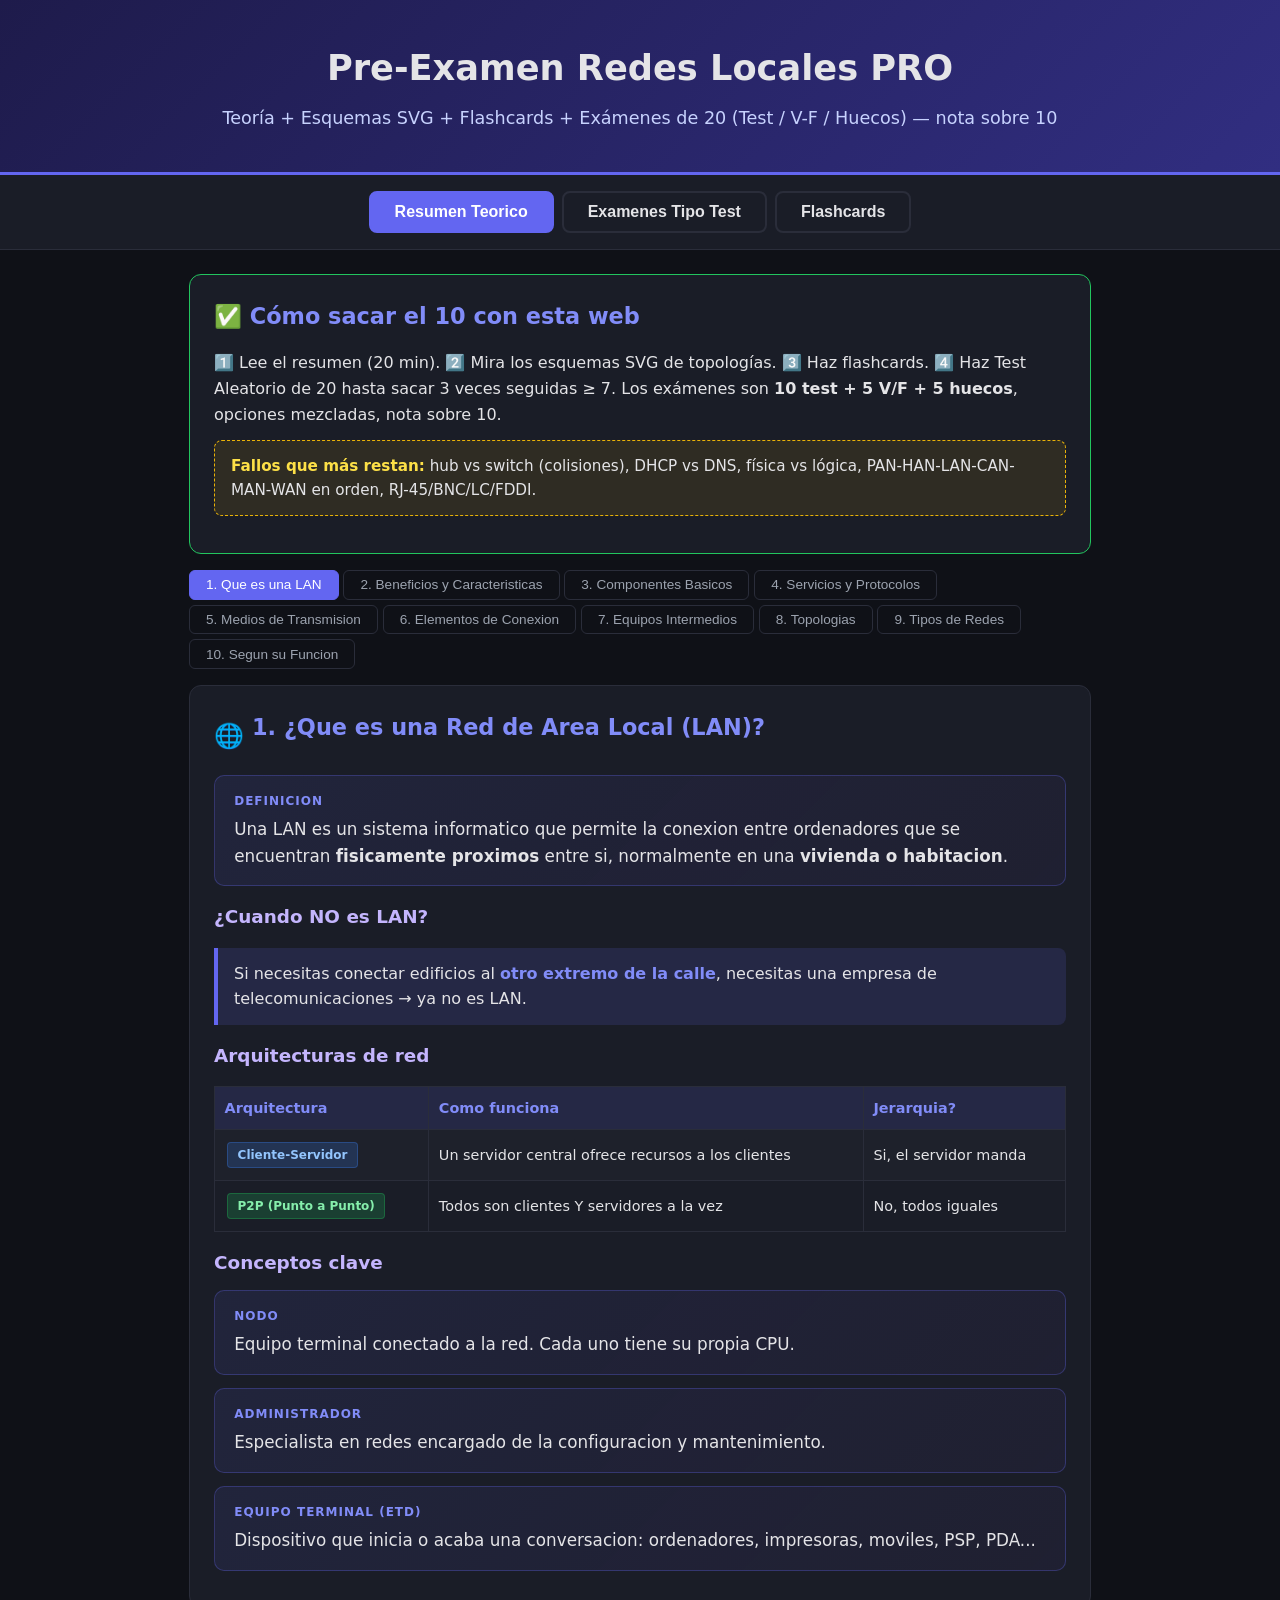
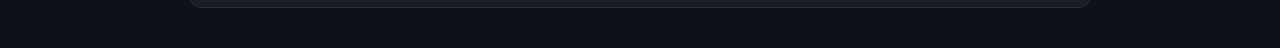
==== index.html @ 0f075e0d "Add files via upload" ====
<!DOCTYPE html>
<html lang="es">
<head>
<meta charset="UTF-8">
<meta name="viewport" content="width=device-width, initial-scale=1.0">
<title>Pre-Examen Redes Locales</title>
<style>
:root{--bg:#0f1117;--card:#1a1d27;--border:#2a2d3a;--text:#e4e4e7;--muted:#9ca3af;--accent:#6366f1;--accent2:#818cf8;--green:#22c55e;--red:#ef4444;--yellow:#eab308;--blue:#3b82f6;--purple:#a855f7;--orange:#f97316;--pink:#ec4899;--teal:#14b8a6}
*{margin:0;padding:0;box-sizing:border-box}
body{font-family:'Segoe UI',system-ui,sans-serif;background:var(--bg);color:var(--text);line-height:1.6;min-height:100vh}
header{background:linear-gradient(135deg,#1e1b4b,#312e81);padding:2.5rem 1rem;text-align:center;border-bottom:3px solid var(--accent)}
header h1{font-size:2.2rem;margin-bottom:.5rem}
header p{color:#c7d2fe;font-size:1.1rem}
.tabs{display:flex;justify-content:center;gap:.5rem;padding:1rem;background:var(--card);border-bottom:1px solid var(--border);flex-wrap:wrap}
.tab-btn{padding:.6rem 1.5rem;border:2px solid var(--border);background:transparent;color:var(--text);border-radius:8px;cursor:pointer;font-size:1rem;font-weight:600;transition:all .2s}
.tab-btn:hover{border-color:var(--accent);color:var(--accent2)}
.tab-btn.active{background:var(--accent);border-color:var(--accent);color:#fff}
.container{max-width:950px;margin:0 auto;padding:1.5rem}
.section{display:none}.section.active{display:block}
.card{background:var(--card);border:1px solid var(--border);border-radius:12px;padding:1.5rem;margin-bottom:1rem}
.card h2{color:var(--accent2);margin-bottom:1rem;font-size:1.4rem}
.card h3{color:#c4b5fd;margin:1rem 0 .5rem;font-size:1.15rem}
.card p,.card li{color:var(--text);margin-bottom:.5rem}
.card ul,.card ol{padding-left:1.5rem}.card li{margin-bottom:.3rem}
.highlight{background:rgba(99,102,241,.15);border-left:4px solid var(--accent);padding:.8rem 1rem;border-radius:0 8px 8px 0;margin:1rem 0}
.highlight strong{color:var(--accent2)}
.exam-selector{display:grid;grid-template-columns:repeat(auto-fit,minmax(160px,1fr));gap:.8rem;margin-bottom:1.5rem}
.exam-card{background:var(--card);border:2px solid var(--border);border-radius:12px;padding:1rem;cursor:pointer;text-align:center;transition:all .2s}
.exam-card:hover{border-color:var(--accent);transform:translateY(-2px)}
.exam-card h3{color:var(--accent2);margin-bottom:.3rem;font-size:1rem}
.exam-card p{color:var(--muted);font-size:.8rem}
.random-btn{display:block;width:100%;padding:1.2rem;background:linear-gradient(135deg,#6366f1,#8b5cf6);color:#fff;border:none;border-radius:12px;font-size:1.2rem;font-weight:700;cursor:pointer;transition:all .2s;margin-bottom:1.5rem}
.random-btn:hover{transform:translateY(-2px);box-shadow:0 4px 20px rgba(99,102,241,.4)}
.question{background:var(--card);border:1px solid var(--border);border-radius:12px;padding:1.2rem;margin-bottom:1rem}
.question .q-num{display:inline-block;background:var(--accent);color:#fff;width:28px;height:28px;border-radius:50%;text-align:center;line-height:28px;font-weight:700;margin-right:.5rem;font-size:.85rem}
.question .q-text{font-weight:600;margin-bottom:.8rem;display:block}
.option{display:block;padding:.6rem 1rem;margin:.3rem 0;border:1px solid var(--border);border-radius:8px;cursor:pointer;transition:all .15s}
.option:hover{border-color:var(--accent);background:rgba(99,102,241,.08)}
.option.selected{border-color:var(--accent);background:rgba(99,102,241,.15)}
.option.correct{border-color:var(--green);background:rgba(34,197,94,.15)}
.option.wrong{border-color:var(--red);background:rgba(239,68,68,.15)}
.option.disabled{pointer-events:none}
.btn{display:inline-block;padding:.7rem 2rem;background:var(--accent);color:#fff;border:none;border-radius:8px;font-size:1rem;font-weight:600;cursor:pointer;transition:all .2s}
.btn:hover{background:var(--accent2)}
.btn-secondary{background:var(--border)}.btn-secondary:hover{background:#3a3d4a}
.results{text-align:center;padding:2rem}
.score-circle{width:150px;height:150px;border-radius:50%;display:flex;align-items:center;justify-content:center;font-size:2.5rem;font-weight:800;margin:1rem auto;border:6px solid}
.score-pass{border-color:var(--green);color:var(--green)}
.score-fail{border-color:var(--red);color:var(--red)}
.explanation{background:rgba(99,102,241,.08);border-left:4px solid var(--accent);padding:.8rem 1rem;border-radius:0 8px 8px 0;margin-top:.8rem;font-size:.95rem;color:#c4b5fd}
.progress-bar{width:100%;height:8px;background:var(--border);border-radius:4px;margin:1rem 0;overflow:hidden}
.progress-fill{height:100%;background:var(--accent);border-radius:4px;transition:width .3s}
.sub-tabs{display:flex;gap:.3rem;flex-wrap:wrap;margin-bottom:1rem}
.sub-tab{padding:.4rem 1rem;border:1px solid var(--border);background:transparent;color:var(--muted);border-radius:6px;cursor:pointer;font-size:.85rem;transition:all .2s}
.sub-tab:hover{border-color:var(--accent);color:var(--accent2)}
.sub-tab.active{background:var(--accent);border-color:var(--accent);color:#fff}
.topic-content{display:none}.topic-content.active{display:block}
.stats-grid{display:grid;grid-template-columns:repeat(auto-fit,minmax(150px,1fr));gap:1rem;margin:1rem 0}
.stat-box{background:var(--card);border:1px solid var(--border);border-radius:10px;padding:1rem;text-align:center}
.stat-box .num{font-size:2rem;font-weight:800;color:var(--accent2)}
.stat-box .label{color:var(--muted);font-size:.85rem}
.concept-box{background:linear-gradient(135deg,rgba(99,102,241,.1),rgba(139,92,246,.05));border:1px solid rgba(99,102,241,.3);border-radius:10px;padding:1rem 1.2rem;margin:.8rem 0}
.concept-box .label{font-size:.75rem;text-transform:uppercase;letter-spacing:1px;color:var(--accent2);font-weight:700;margin-bottom:.3rem}
.concept-box .value{font-size:1.05rem;color:var(--text)}
.diagram{background:#0d0f14;border:1px solid var(--border);border-radius:10px;padding:1.5rem;margin:1rem 0;text-align:center;font-family:'Courier New',monospace;font-size:.85rem;line-height:1.4;color:#a5b4fc;overflow-x:auto}
.diagram .node{display:inline-block;background:var(--accent);color:#fff;padding:.3rem .8rem;border-radius:6px;margin:.2rem;font-weight:600}
.diagram .node-green{background:var(--green)}.diagram .node-yellow{background:var(--yellow);color:#000}.diagram .node-red{background:var(--red)}.diagram .node-blue{background:var(--blue)}.diagram .node-purple{background:var(--purple)}.diagram .node-orange{background:var(--orange)}.diagram .node-pink{background:var(--pink)}.diagram .node-teal{background:var(--teal)}
.diagram .line{color:#4b5563}
.tag{display:inline-block;padding:.15rem .6rem;border-radius:4px;font-size:.75rem;font-weight:600;margin:.15rem}
.tag-blue{background:rgba(59,130,246,.2);color:#93c5fd;border:1px solid rgba(59,130,246,.3)}
.tag-green{background:rgba(34,197,94,.2);color:#86efac;border:1px solid rgba(34,197,94,.3)}
.tag-yellow{background:rgba(234,179,8,.2);color:#fde047;border:1px solid rgba(234,179,8,.3)}
.tag-red{background:rgba(239,68,68,.2);color:#fca5a5;border:1px solid rgba(239,68,68,.3)}
.tag-purple{background:rgba(168,85,247,.2);color:#d8b4fe;border:1px solid rgba(168,85,247,.3)}
.tag-orange{background:rgba(249,115,22,.2);color:#fdba74;border:1px solid rgba(249,115,22,.3)}
.tag-pink{background:rgba(236,72,153,.2);color:#f9a8d4;border:1px solid rgba(236,72,153,.3)}
.tag-teal{background:rgba(20,184,166,.2);color:#5eead4;border:1px solid rgba(20,184,166,.3)}
.fill-blank{display:inline-block;min-width:100px;padding:.3rem .8rem;margin:.2rem;border:2px dashed var(--accent);border-radius:6px;background:rgba(99,102,241,.1);color:var(--accent2);font-weight:600;text-align:center;cursor:pointer;transition:all .15s}
.fill-blank:hover{border-style:solid}
.fill-blank.correct{border-color:var(--green);background:rgba(34,197,94,.15);color:var(--green);border-style:solid}
.fill-blank.wrong{border-color:var(--red);background:rgba(239,68,68,.15);color:var(--red);border-style:solid}
.word-bank{display:flex;flex-wrap:wrap;gap:.5rem;margin:1rem 0;padding:1rem;background:#0d0f14;border-radius:8px;border:1px solid var(--border)}
.word-bank .word{padding:.4rem .8rem;background:var(--card);border:1px solid var(--border);border-radius:6px;cursor:pointer;transition:all .15s;font-size:.9rem}
.word-bank .word:hover{border-color:var(--accent);background:rgba(99,102,241,.1)}
.word-bank .word.used{opacity:.3;pointer-events:none}
.word-bank .word.selected{border-color:var(--accent);background:rgba(99,102,241,.2)}
.truefalse-btn{display:inline-block;padding:.6rem 1.5rem;margin:.3rem;border:2px solid var(--border);border-radius:8px;background:transparent;color:var(--text);cursor:pointer;font-size:1rem;font-weight:600;transition:all .15s}
.truefalse-btn:hover{border-color:var(--accent)}
.truefalse-btn.selected{border-color:var(--accent);background:rgba(99,102,241,.15)}
.truefalse-btn.correct{border-color:var(--green);background:rgba(34,197,94,.15)}
.truefalse-btn.wrong{border-color:var(--red);background:rgba(239,68,68,.15)}
.truefalse-btn.disabled{pointer-events:none}
.comparison-table{width:100%;border-collapse:collapse;margin:1rem 0;font-size:.9rem}
.comparison-table th{background:rgba(99,102,241,.15);color:var(--accent2);padding:.6rem;text-align:left;border:1px solid var(--border)}
.comparison-table td{padding:.6rem;border:1px solid var(--border)}
.comparison-table tr:nth-child(even){background:rgba(255,255,255,.02)}
.icon-title{display:flex;align-items:center;gap:.5rem;margin-bottom:.8rem}
.icon-title .icon{font-size:1.5rem}.icon-title h3{margin:0}
.flow-diagram{display:flex;align-items:center;justify-content:center;flex-wrap:wrap;gap:.5rem;margin:1rem 0;padding:1rem;background:#0d0f14;border-radius:10px;border:1px solid var(--border)}
.flow-diagram .step{padding:.5rem 1rem;border-radius:8px;font-weight:600;font-size:.85rem;text-align:center}
.flow-diagram .arrow{color:var(--muted);font-size:1.2rem}
@media(max-width:600px){header h1{font-size:1.4rem}.container{padding:1rem}.diagram{font-size:.7rem}}

.flashcard-container{max-width:600px;margin:0 auto;text-align:center}
.flashcard{background:transparent;perspective:1000px;cursor:pointer;margin-bottom:1rem}
.flashcard-inner{position:relative;width:100%;min-height:260px;transition:transform .5s;transform-style:preserve-3d}
.flashcard.flipped .flashcard-inner{transform:rotateY(180deg)}
.flashcard-front,.flashcard-back{position:absolute;width:100%;min-height:260px;backface-visibility:hidden;border-radius:12px;padding:2rem;display:flex;align-items:center;justify-content:center;font-size:1.1rem;line-height:1.6}
.flashcard-front{background:linear-gradient(135deg,#312e81,#6366f1);color:#fff;font-weight:600}
.flashcard-back{background:#1a1d27;border:2px solid var(--accent);color:var(--text);transform:rotateY(180deg);white-space:pre-line;font-size:.95rem}
.flashcard-nav{display:flex;justify-content:space-between;align-items:center;margin-top:19rem}
.flashcard-counter{color:var(--muted);font-weight:700}
.ejemplo{background:rgba(34,197,94,.08);border-left:4px solid var(--green);padding:.8rem 1rem;border-radius:0 8px 8px 0;margin:.8rem 0;font-size:.95rem}
.ejemplo strong{color:#86efac}
.truco{background:rgba(234,179,8,.1);border:1px dashed var(--yellow);padding:.8rem 1rem;border-radius:8px;margin:.8rem 0;font-size:.95rem}
.truco strong{color:#fde047}
.topo-svg{background:#fff;border-radius:10px;padding:1rem;margin:1rem 0;text-align:center}
.topo-grid{display:grid;grid-template-columns:repeat(auto-fit,minmax(280px,1fr));gap:1rem;margin:1rem 0}
.topo-card{background:#0d0f14;border:1px solid var(--border);border-radius:10px;padding:1rem}
.exam-config{background:#0d0f14;border:1px solid var(--border);border-radius:10px;padding:1rem;margin-bottom:1rem;display:flex;gap:.8rem;flex-wrap:wrap;align-items:center}
.exam-config label{font-size:.9rem;color:var(--muted)}
.exam-config select{background:var(--card);color:var(--text);border:1px solid var(--border);border-radius:6px;padding:.4rem .6rem}
.q-meta{font-size:.75rem;color:var(--muted);margin-bottom:.4rem}
.timer{font-weight:800;color:var(--yellow);font-size:1.1rem}
@media(max-width:600px){.flashcard-nav{margin-top:22rem}}


.flashcard-container{max-width:600px;margin:0 auto;text-align:center}
.flashcard{background:transparent;perspective:1000px;cursor:pointer;margin-bottom:1rem}
.flashcard-inner{position:relative;width:100%;min-height:260px;transition:transform .5s;transform-style:preserve-3d}
.flashcard.flipped .flashcard-inner{transform:rotateY(180deg)}
.flashcard-front,.flashcard-back{position:absolute;width:100%;min-height:260px;backface-visibility:hidden;border-radius:12px;padding:2rem;display:flex;align-items:center;justify-content:center;font-size:1.1rem;line-height:1.6}
.flashcard-front{background:linear-gradient(135deg,#312e81,#6366f1);color:#fff;font-weight:600}
.flashcard-back{background:#1a1d27;border:2px solid var(--accent);color:var(--text);transform:rotateY(180deg);white-space:pre-line;font-size:.95rem}
.flashcard-nav{display:flex;justify-content:space-between;align-items:center;margin-top:19rem}
.flashcard-counter{color:var(--muted);font-weight:700}
.ejemplo{background:rgba(34,197,94,.08);border-left:4px solid var(--green);padding:.8rem 1rem;border-radius:0 8px 8px 0;margin:.8rem 0;font-size:.95rem}
.ejemplo strong{color:#86efac}
.truco{background:rgba(234,179,8,.1);border:1px dashed var(--yellow);padding:.8rem 1rem;border-radius:8px;margin:.8rem 0;font-size:.95rem}
.truco strong{color:#fde047}
.topo-svg{background:#fff;border-radius:10px;padding:1rem;margin:1rem 0;text-align:center}
.topo-grid{display:grid;grid-template-columns:repeat(auto-fit,minmax(280px,1fr));gap:1rem;margin:1rem 0}
.topo-card{background:#0d0f14;border:1px solid var(--border);border-radius:10px;padding:1rem}
.exam-config{background:#0d0f14;border:1px solid var(--border);border-radius:10px;padding:1rem;margin-bottom:1rem;display:flex;gap:.8rem;flex-wrap:wrap;align-items:center}
.exam-config label{font-size:.9rem;color:var(--muted)}
.exam-config select{background:var(--card);color:var(--text);border:1px solid var(--border);border-radius:6px;padding:.4rem .6rem}
.q-meta{font-size:.75rem;color:var(--muted);margin-bottom:.4rem}
.timer{font-weight:800;color:var(--yellow);font-size:1.1rem}
@media(max-width:600px){.flashcard-nav{margin-top:22rem}}

.tutor{background:rgba(234,179,8,.08);border-left:4px solid var(--yellow);padding:.7rem 1rem;border-radius:0 8px 8px 0;margin-top:.6rem;font-size:.93rem}
.tutor strong{color:#fde047}
.fallo-line{background:rgba(239,68,68,.12);border:1px solid rgba(239,68,68,.4);padding:.4rem .6rem;border-radius:6px;margin:.3rem 0}
.ok-line{background:rgba(34,197,94,.12);border:1px solid rgba(34,197,94,.4);padding:.4rem .6rem;border-radius:6px;margin:.3rem 0}
</style>
</head>
<body>
<header>
<h1>Pre-Examen Redes Locales PRO</h1>
<p>Teoría + Esquemas SVG + Flashcards + Exámenes de 20 (Test / V-F / Huecos) — nota sobre 10</p>
</header>
<div class="tabs">
<button class="tab-btn active" onclick="showSection('resumen',this)">Resumen Teorico</button>
<button class="tab-btn" onclick="showSection('examenes',this)">Examenes Tipo Test</button>
<button class="tab-btn" onclick="showSection('flashcards',this)">Flashcards</button>
</div>
<div class="container">
<div id="resumen" class="section active">
<div class="card" style="border-color:var(--green)"><h2>✅ Cómo sacar el 10 con esta web</h2><p>1️⃣ Lee el resumen (20 min). 2️⃣ Mira los esquemas SVG de topologías. 3️⃣ Haz flashcards. 4️⃣ Haz Test Aleatorio de 20 hasta sacar 3 veces seguidas ≥ 7. Los exámenes son <strong>10 test + 5 V/F + 5 huecos</strong>, opciones mezcladas, nota sobre 10.</p><div class="truco"><strong>Fallos que más restan:</strong> hub vs switch (colisiones), DHCP vs DNS, física vs lógica, PAN-HAN-LAN-CAN-MAN-WAN en orden, RJ-45/BNC/LC/FDDI.</div></div>
<div class="sub-tabs">
<button class="sub-tab active" onclick="showTopic('t1',this)">1. Que es una LAN</button>
<button class="sub-tab" onclick="showTopic('t2',this)">2. Beneficios y Caracteristicas</button>
<button class="sub-tab" onclick="showTopic('t3',this)">3. Componentes Basicos</button>
<button class="sub-tab" onclick="showTopic('t4',this)">4. Servicios y Protocolos</button>
<button class="sub-tab" onclick="showTopic('t5',this)">5. Medios de Transmision</button>
<button class="sub-tab" onclick="showTopic('t6',this)">6. Elementos de Conexion</button>
<button class="sub-tab" onclick="showTopic('t7',this)">7. Equipos Intermedios</button>
<button class="sub-tab" onclick="showTopic('t8',this)">8. Topologias</button>
<button class="sub-tab" onclick="showTopic('t9',this)">9. Tipos de Redes</button>
<button class="sub-tab" onclick="showTopic('t10',this)">10. Segun su Funcion</button>
</div>
<div id="t1" class="topic-content active">
<div class="card">
<div class="icon-title"><span class="icon">🌐</span><h2>1. ¿Que es una Red de Area Local (LAN)?</h2></div>
<div class="concept-box"><div class="label">Definicion</div><div class="value">Una LAN es un sistema informatico que permite la conexion entre ordenadores que se encuentran <strong>fisicamente proximos</strong> entre si, normalmente en una <strong>vivienda o habitacion</strong>.</div></div>
<h3>¿Cuando NO es LAN?</h3>
<div class="highlight">Si necesitas conectar edificios al <strong>otro extremo de la calle</strong>, necesitas una empresa de telecomunicaciones → ya no es LAN.</div>
<h3>Arquitecturas de red</h3>
<table class="comparison-table"><tr><th>Arquitectura</th><th>Como funciona</th><th>Jerarquia?</th></tr><tr><td><span class="tag tag-blue">Cliente-Servidor</span></td><td>Un servidor central ofrece recursos a los clientes</td><td>Si, el servidor manda</td></tr><tr><td><span class="tag tag-green">P2P (Punto a Punto)</span></td><td>Todos son clientes Y servidores a la vez</td><td>No, todos iguales</td></tr></table>
<h3>Conceptos clave</h3>
<div class="concept-box"><div class="label">Nodo</div><div class="value">Equipo terminal conectado a la red. Cada uno tiene su propia CPU.</div></div>
<div class="concept-box"><div class="label">Administrador</div><div class="value">Especialista en redes encargado de la configuracion y mantenimiento.</div></div>
<div class="concept-box"><div class="label">Equipo Terminal (ETD)</div><div class="value">Dispositivo que inicia o acaba una conversacion: ordenadores, impresoras, moviles, PSP, PDA...</div></div>
</div>
</div>
<div id="t2" class="topic-content">
<div class="card">
<div class="icon-title"><span class="icon">📊</span><h2>2. Beneficios y Caracteristicas</h2></div>
<h3>Beneficios principales</h3>
<div class="concept-box"><div class="label">Recursos compartidos</div><div class="value">Una impresora para 20 ordenadores → <strong>ahorro economico</strong> y funcional</div></div>
<div class="concept-box"><div class="label">Ficheros compartidos</div><div class="value">Trabajo en grupo sobre el mismo fichero, comunicacion instantanea</div></div>
<div class="concept-box"><div class="label">Administracion centralizada</div><div class="value">Muchas operaciones se hacen desde el servidor o remotamente</div></div>
<h3>Caracteristicas tecnicas</h3>
<table class="comparison-table"><tr><th>Caracteristica</th><th>Valor</th></tr><tr><td>Velocidad</td><td><span class="tag tag-green">1 Mbps — 1 Gbps</span></td></tr><tr><td>Longitud cable</td><td><span class="tag tag-yellow">~100 metros</span></td></tr><tr><td>Medios</td><td><span class="tag tag-blue">UTP, STP, Inalambrica</span></td></tr><tr><td>Tecnologia</td><td><span class="tag tag-purple">Difusion o paso de testigo</span></td></tr></table>
<div class="highlight"><strong>Nota:</strong> La velocidad se mide en <strong>bits por segundo</strong>. 8 bits = 1 byte.</div>
</div>
</div>
<div id="t3" class="topic-content">
<div class="card">
<div class="icon-title"><span class="icon">🖥️</span><h2>3. Componentes Basicos</h2></div>
<h3>Equipos terminales (ETD)</h3>
<p>Son los dispositivos que <strong>inician o acaban</strong> una conversacion en la red:</p>
<div style="margin:.5rem 0"><span class="tag tag-blue">Hosts (clientes/servidores)</span> <span class="tag tag-green">Impresoras</span> <span class="tag tag-yellow">Escaneres</span> <span class="tag tag-purple">Moviles</span> <span class="tag tag-orange">PDA</span> <span class="tag tag-pink">PSP</span></div>
<h3>Tarjeta de red (NIC)</h3>
<div class="concept-box"><div class="label">¿Que es?</div><div class="value">Elemento <strong>imprescindible</strong> que realiza las funciones de conexion entre el dispositivo y la red.</div></div>
<div class="flow-diagram"><div class="step" style="background:var(--blue)">Dispositivo</div><div class="arrow">→</div><div class="step" style="background:var(--accent)">NIC</div><div class="arrow">→</div><div class="step" style="background:var(--green)">Red</div></div>
<p>La NIC incluye la circuiteria para interpretar las senales. Los hosts necesitan <strong>software</strong> para interpretar la informacion capturada.</p>
</div>
</div>
<div id="t4" class="topic-content">
<div class="card">
<div class="icon-title"><span class="icon">⚙️</span><h2>4. Servicios y Protocolos</h2></div>
<table class="comparison-table"><tr><th>Concepto</th><th>Definicion</th></tr><tr><td><span class="tag tag-blue">Servicio</span></td><td>Funcionalidad que proporciona un host al resto de dispositivos</td></tr><tr><td><span class="tag tag-green">Protocolo</span></td><td>Conjunto de <strong>normas</strong> para implementar el servicio</td></tr></table>
<h3>Servicios comunes</h3>
<div class="concept-box"><div class="label">DHCP</div><div class="value">Asigna direcciones IP <strong>automaticamente</strong> a cada equipo</div></div>
<div class="concept-box"><div class="label">DNS</div><div class="value">Asocia direcciones IP con <strong>nombres</strong> (mas facil recordar un nombre que un numero)</div></div>
<div class="concept-box"><div class="label">Impresion</div><div class="value">Un servidor controla las impresoras, otorga <strong>prioridades</strong> y controla las <strong>colas</strong></div></div>
<h3>Arquitecturas de servicio</h3>
<div class="flow-diagram"><div class="step" style="background:var(--blue)">Cliente</div><div class="arrow">→</div><div class="step" style="background:var(--accent)">Servidor</div><div class="arrow">→</div><div class="step" style="background:var(--green)">Cliente</div></div>
<p><strong>Cliente-Servidor:</strong> Jerarquico. El servidor es mas importante.</p>
<p><strong>P2P:</strong> Todos tienen la misma importancia. No hay jerarquia.</p>
</div>
</div>
<div id="t5" class="topic-content">
<div class="card">
<div class="icon-title"><span class="icon">📡</span><h2>5. Medios de Transmision</h2></div>
<div class="concept-box"><div class="label">¿Que es?</div><div class="value">El <strong>material</strong> a traves del cual viajan los paquetes de datos</div></div>
<h3>Medios cableados</h3>
<table class="comparison-table"><tr><th>Cable</th><th>Caracteristica</th></tr><tr><td><span class="tag tag-blue">Telefonico</span></td><td>Ampliamente utilizado para informacion digital</td></tr><tr><td><span class="tag tag-green">Coaxial</span></td><td>Cobre <strong>blindado</strong> contra interferencias</td></tr><tr><td><span class="tag tag-yellow">UTP</span></td><td>4 pares de cobre <strong>entrelazados</strong></td></tr><tr><td><span class="tag tag-purple">STP</span></td><td>Parecido a UTP pero con <strong>mayor blindaje</strong></td></tr><tr><td><span class="tag tag-orange">Fibra optica</span></td><td>Fibras de vidrio que transportan <strong>luz</strong></td></tr></table>
<h3>Medios inalambricos</h3>
<p>La informacion viaja por el <strong>aire</strong> mediante ondas electromagneticas (a la velocidad de la luz).</p>
<h3>Espectro electromagnetico</h3>
<div class="flow-diagram"><div class="step" style="background:var(--red)">Rayos gamma</div><div class="arrow">→</div><div class="step" style="background:var(--orange)">Rayos X</div><div class="arrow">→</div><div class="step" style="background:var(--yellow);color:#000">Ultravioleta</div><div class="arrow">→</div><div class="step" style="background:var(--pink)">Infrarrojos</div><div class="arrow">→</div><div class="step" style="background:var(--blue)">Ondas radio</div><div class="arrow">→</div><div class="step" style="background:var(--teal)">Microondas</div></div>
<p style="text-align:center;color:var(--muted);font-size:.85rem">← Mas longitud de onda | Mas frecuencia →</p>
</div>
</div>
<div id="t6" class="topic-content">
<div class="card">
<div class="icon-title"><span class="icon">🔌</span><h2>6. Elementos de Conexion</h2></div>
<h3>Conectores</h3>
<table class="comparison-table"><tr><th>Conector</th><th>Para que cable</th></tr><tr><td><span class="tag tag-blue">RJ-45</span></td><td>UTP y STP (parecido al telefonico)</td></tr><tr><td><span class="tag tag-green">BNC</span></td><td>Coaxial</td></tr><tr><td><span class="tag tag-yellow">FDDI</span></td><td>Fibra optica en anillo</td></tr><tr><td><span class="tag tag-purple">LC</span></td><td>Fibra optica de alta velocidad</td></tr></table>
<h3>Antenas</h3>
<div class="concept-box"><div class="label">Omnidireccional</div><div class="value">Emite en <strong>todas las direcciones</strong> del espacio</div></div>
<div class="concept-box"><div class="label">Direccional</div><div class="value">Emite <strong>solo en una direccion</strong></div></div>
<div class="highlight"><strong>En Espana:</strong> Maxima potencia de antena = <strong>100 mW</strong> en banda 2,4 GHz</div>
</div>
</div>
<div id="t7" class="topic-content">
<div class="card">
<div class="icon-title"><span class="icon">🔧</span><h2>7. Equipos Intermedios</h2></div>
<table class="comparison-table"><tr><th>Equipo</th><th>Funcion</th><th>Problema/Ventaja</th></tr><tr><td><span class="tag tag-blue">Hub</span></td><td>Regenera senal, conecta equipos</td><td style="color:var(--red)">Toda la red = 1 segmento → colisiones</td></tr><tr><td><span class="tag tag-green">Bridge</span></td><td>Divide red en 2 segmentos</td><td style="color:var(--green)">Evita colisiones entre segmentos</td></tr><tr><td><span class="tag tag-yellow">Switch</span></td><td>Divide red en N segmentos (N = puertos)</td><td style="color:var(--green)">Nunca colisiones</td></tr><tr><td><span class="tag tag-purple">Router</span></td><td>Dirige y distribuye trafico</td><td style="color:var(--green)">Imprescindible para unir LANs</td></tr><tr><td><span class="tag tag-orange">Firewall</span></td><td>Gestiona seguridad, filtra paquetes</td><td style="color:var(--green)">Acepta/rechaza paquetes</td></tr><tr><td><span class="tag tag-pink">Modem</span></td><td>Modulacion-demodulacion por cable telefonico</td><td>—</td></tr><tr><td><span class="tag tag-teal">Cablemodem</span></td><td>Como modem pero por cable coaxial</td><td>—</td></tr></table>
</div>
</div>
<div id="t8" class="topic-content">
<div class="card">
<div class="icon-title"><span class="icon">🔄</span><h2>8. Topologías con esquemas para el examen</h2></div>
<table class="comparison-table"><tr><th>Tipo</th><th>Qué describe</th><th>Truco examen</th></tr><tr><td><span class="tag tag-blue">Física</span></td><td>Cómo están colocados los <strong>cables / medios</strong></td><td>Si habla de cable, hub, dibujo = física</td></tr><tr><td><span class="tag tag-green">Lógica</span></td><td>Cómo <strong>acceden / transmiten</strong> los equipos</td><td>Si habla de colisión, token, permiso = lógica</td></tr></table>
<div class="truco"><strong>🎯 Truco que cae siempre:</strong> Física = mapa de cables. Lógica = reglas de tráfico. Te pondrán "¿qué topología define cómo acceden?" → lógica. "¿cómo están dispuestos los medios?" → física.</div>
<h3>Bus física (un solo cable)</h3>
<div class="topo-svg">
<svg viewBox="0 0 500 90" width="100%" height="90" xmlns="http://www.w3.org/2000/svg">
<line x1="20" y1="45" x2="480" y2="45" stroke="#6366f1" stroke-width="6"/>
<rect x="50" y="10" width="60" height="30" rx="6" fill="#3b82f6"/><text x="80" y="30" text-anchor="middle" fill="white" font-size="13" font-weight="bold">PC1</text><line x1="80" y1="40" x2="80" y2="45" stroke="#333" stroke-width="3"/>
<rect x="170" y="10" width="60" height="30" rx="6" fill="#3b82f6"/><text x="200" y="30" text-anchor="middle" fill="white" font-size="13" font-weight="bold">PC2</text><line x1="200" y1="40" x2="200" y2="45" stroke="#333" stroke-width="3"/>
<rect x="290" y="10" width="60" height="30" rx="6" fill="#3b82f6"/><text x="320" y="30" text-anchor="middle" fill="white" font-size="13" font-weight="bold">PC3</text><line x1="320" y1="40" x2="320" y2="45" stroke="#333" stroke-width="3"/>
<rect x="410" y="10" width="60" height="30" rx="6" fill="#3b82f6"/><text x="440" y="30" text-anchor="middle" fill="white" font-size="13" font-weight="bold">PC4</text><line x1="440" y1="40" x2="440" y2="45" stroke="#333" stroke-width="3"/>
<rect x="5" y="35" width="18" height="20" fill="#ef4444"/><rect x="477" y="35" width="18" height="20" fill="#ef4444"/>
<text x="250" y="75" text-anchor="middle" font-size="12" fill="#333">cable único + terminadores (cuadros rojos)</text>
</svg>
</div>
<div class="concept-box"><div class="label">Bus - idea</div><div class="value">Todos pinchados al mismo cable. Barato pero si el cable se rompe cae todo.</div></div>
<div class="ejemplo"><strong>Ejemplo examen:</strong> Aula con 12 PCs en fila con un coaxial que los atraviesa. Se suelta el terminador → red caída. Eso es bus.</div>
<h3>Anillo físico</h3>
<div class="topo-svg">
<svg viewBox="0 0 400 160" width="100%" height="160" xmlns="http://www.w3.org/2000/svg">
<ellipse cx="200" cy="80" rx="140" ry="55" fill="none" stroke="#6366f1" stroke-width="6"/>
<rect x="170" y="5" width="60" height="28" rx="6" fill="#a855f7"/><text x="200" y="24" text-anchor="middle" fill="white" font-size="12" font-weight="bold">PC1</text>
<rect x="310" y="65" width="60" height="28" rx="6" fill="#a855f7"/><text x="340" y="84" text-anchor="middle" fill="white" font-size="12" font-weight="bold">PC2</text>
<rect x="170" y="127" width="60" height="28" rx="6" fill="#a855f7"/><text x="200" y="146" text-anchor="middle" fill="white" font-size="12" font-weight="bold">PC3</text>
<rect x="30" y="65" width="60" height="28" rx="6" fill="#a855f7"/><text x="60" y="84" text-anchor="middle" fill="white" font-size="12" font-weight="bold">PC4</text>
</svg>
</div>
<div class="concept-box"><div class="label">Anillo - idea</div><div class="value">Cada equipo con el siguiente, el último con el primero. El mensaje da la vuelta.</div></div>
<h3>Estrella (la que te van a poner)</h3>
<div class="topo-svg">
<svg viewBox="0 0 400 200" width="100%" height="200" xmlns="http://www.w3.org/2000/svg">
<rect x="165" y="80" width="70" height="40" rx="8" fill="#eab308"/><text x="200" y="104" text-anchor="middle" font-size="12" font-weight="bold">SWITCH</text>
<rect x="30" y="20" width="60" height="28" rx="6" fill="#3b82f6"/><text x="60" y="38" text-anchor="middle" fill="white" font-size="12">PC1</text><line x1="90" y1="34" x2="165" y2="90" stroke="#6366f1" stroke-width="3"/>
<rect x="310" y="20" width="60" height="28" rx="6" fill="#3b82f6"/><text x="340" y="38" text-anchor="middle" fill="white" font-size="12">PC2</text><line x1="310" y1="34" x2="235" y2="90" stroke="#6366f1" stroke-width="3"/>
<rect x="30" y="150" width="60" height="28" rx="6" fill="#3b82f6"/><text x="60" y="168" text-anchor="middle" fill="white" font-size="12">PC3</text><line x1="90" y1="164" x2="165" y2="110" stroke="#6366f1" stroke-width="3"/>
<rect x="310" y="150" width="60" height="28" rx="6" fill="#3b82f6"/><text x="340" y="168" text-anchor="middle" fill="white" font-size="12">PC4</text><line x1="310" y1="164" x2="235" y2="110" stroke="#6366f1" stroke-width="3"/>
</svg>
</div>
<div class="concept-box"><div class="label">Estrella - idea</div><div class="value">Todos al centro (hub/switch). Si falla un cable solo cae un PC. Si falla el centro cae todo. Es la más usada.</div></div>
<div class="ejemplo"><strong>Ejemplo examen:</strong> "En clase todos los cables van al armario del fondo donde está el switch" → estrella física. Si te dicen que con hub hay colisiones pero con switch no, es porque el switch crea un segmento por puerto.</div>
<h3>Malla (todos con todos)</h3>
<div class="topo-svg">
<svg viewBox="0 0 300 180" width="100%" height="180" xmlns="http://www.w3.org/2000/svg">
<circle cx="50" cy="90" r="22" fill="#14b8a6"/><text x="50" y="95" text-anchor="middle" fill="white" font-size="11" font-weight="bold">A</text>
<circle cx="150" cy="30" r="22" fill="#14b8a6"/><text x="150" y="35" text-anchor="middle" fill="white" font-size="11" font-weight="bold">B</text>
<circle cx="250" cy="90" r="22" fill="#14b8a6"/><text x="250" y="95" text-anchor="middle" fill="white" font-size="11" font-weight="bold">C</text>
<circle cx="150" cy="150" r="22" fill="#14b8a6"/><text x="150" y="155" text-anchor="middle" fill="white" font-size="11" font-weight="bold">D</text>
<line x1="50" y1="90" x2="150" y2="30" stroke="#666" stroke-width="2"/><line x1="150" y1="30" x2="250" y2="90" stroke="#666" stroke-width="2"/><line x1="250" y1="90" x2="150" y2="150" stroke="#666" stroke-width="2"/><line x1="150" y1="150" x2="50" y2="90" stroke="#666" stroke-width="2"/><line x1="50" y1="90" x2="250" y2="90" stroke="#666" stroke-width="2"/><line x1="150" y1="30" x2="150" y2="150" stroke="#666" stroke-width="2"/>
</svg>
</div>
<div class="concept-box"><div class="label">Malla - idea</div><div class="value">Cada nodo conectado a todos. Muchos caminos, muy fiable, muy caro. Solo en núcleos críticos.</div></div>
<h3>Lógicas (cómo transmiten)</h3>
<table class="comparison-table"><tr><th>Lógica</th><th>Cómo va</th><th>Fallo típico</th></tr><tr><td><span class="tag tag-red">Bus lógica</span></td><td>Todos hablan a la vez a todos, sin filtro</td><td>Colisiones si 2 transmiten a la vez</td></tr><tr><td><span class="tag tag-green">Token Ring</span></td><td>Solo transmite quien tiene el testigo (token)</td><td>Sin colisiones, pero más complejo, hay que esperar el token</td></tr></table>
<div class="ejemplo"><strong>Ejemplo V/F típico:</strong> "En token ring todos pueden transmitir a la vez" → FALSO. Solo el que tiene el testigo. "En bus lógica hay colisiones" → VERDADERO.</div>
<h3>Mixtas que nombran</h3>
<p><span class="tag tag-blue">Anillo/estrella</span> anillo lógico sobre estrella física &nbsp; <span class="tag tag-purple">Bus/estrella</span> bus lógico sobre estrella física &nbsp; <span class="tag tag-yellow">Estrella extendida</span> varias estrellas a un centro &nbsp; <span class="tag tag-teal">Jerárquica</span> estrellas en árbol &nbsp; <span class="tag tag-pink">Mixta</span> varias topologías a la vez</p>
<div class="truco"><strong>📝 Para el 10:</strong> si ves hub + estrella = 1 solo segmento = colisiones. Si ves switch + estrella = N segmentos = sin colisiones. Si ves bridge = 2 segmentos. Esto cae el 90% de las veces.</div>
</div>
</div>
<div id="t9" class="topic-content">
<div class="card">
<div class="icon-title"><span class="icon">🌍</span><h2>9. Tipos de Redes</h2></div>
<h3>Segun extension</h3>
<table class="comparison-table"><tr><th>Tipo</th><th>Extension</th><th>Ejemplo</th></tr><tr><td><span class="tag tag-blue">PAN</span></td><td>Pocos metros</td><td>Bluetooth, PSP</td></tr><tr><td><span class="tag tag-green">HAN</span></td><td>Hogar</td><td>WiFi domestica</td></tr><tr><td><span class="tag tag-yellow">LAN</span></td><td>Edificio</td><td>Red de clase</td></tr><tr><td><span class="tag tag-purple">CAN</span></td><td>Campus</td><td>Universidad</td></tr><tr><td><span class="tag tag-orange">MAN</span></td><td>Ciudad</td><td>Red ciudad</td></tr><tr><td><span class="tag tag-pink">WAN</span></td><td>Pais/Mundo</td><td>Internet</td></tr></table>
<h3>Segun acceso</h3>
<div class="concept-box"><div class="label">Publica</div><div class="value">Usa IP del ISP. Visible desde cualquier equipo del mundo.</div></div>
<div class="concept-box"><div class="label">Privada</div><div class="value">Usa IPs especiales. Necesita router (NAT) para salir a Internet.</div></div>
<h3>Segun medio</h3>
<div class="concept-box"><div class="label">Cableada</div><div class="value">Equipos conectados mediante cable (roseta en pared)</div></div>
<div class="concept-box"><div class="label">Inalambrica</div><div class="value">Ondas electromagneticas a traves del aire</div></div>
</div>
</div>
<div id="t10" class="topic-content">
<div class="card">
<div class="icon-title"><span class="icon">💾</span><h2>10. Segun su Funcion</h2></div>
<table class="comparison-table"><tr><th>Red</th><th>Descripcion</th></tr><tr><td><span class="tag tag-blue">DAS</span></td><td>Servidor de almacenamiento directo. Sencillo, para PYMES.</td></tr><tr><td><span class="tag tag-green">NAS</span></td><td>Almacenamiento via TCP/IP. Mayor escalabilidad.</td></tr><tr><td><span class="tag tag-yellow">SAN</span></td><td>Gran capacidad, fibra optica, acceso continuo.</td></tr><tr><td><span class="tag tag-purple">VLAN</span></td><td>Red logica dentro de una red fisica. Separa departamentos.</td></tr><tr><td><span class="tag tag-orange">VPN</span></td><td>Red privada a traves de Internet. Segura (cifrado).</td></tr><tr><td><span class="tag tag-pink">DMZ</span></td><td>Zona sin proteccion contra intrusos. Protegida con firewall.</td></tr></table>
<div class="highlight"><strong>Hamachi</strong> es un programa popular para crear VPNs.</div>
</div>
</div>
</div>
<div id="examenes" class="section">
<div id="exam-selector">
<h2 style="margin-bottom:1rem;color:var(--accent2)">Selecciona un Examen</h2>
<div class="exam-config"><label>Examen equilibrado de 20: 10 test + 5 V/F + 5 huecos. Las opciones se mezclan, la nota sale sobre 10.</label></div>
<button class="random-btn" onclick="generarTestAleatorio()">🎲 Generar Test Aleatorio</button>
<div class="exam-selector" id="exam-grid"></div>
<div class="card" style="margin-top:1rem">
<h3>Estadisticas</h3>
<div class="stats-grid">
<div class="stat-box"><div class="num" id="stat-taken">0</div><div class="label">Examenes realizados</div></div>
<div class="stat-box"><div class="num" id="stat-avg">—</div><div class="label">Media de aciertos</div></div>
<div class="stat-box"><div class="num" id="stat-best">—</div><div class="label">Mejor nota</div></div>
</div>
</div>
</div>
<div id="exam-area" style="display:none">
<div style="display:flex;justify-content:space-between;align-items:center;margin-bottom:1rem;flex-wrap:wrap;gap:1rem">
<h2 id="exam-title" style="color:var(--accent2)"></h2>
<div class="timer" id="timer"></div>
<div><span id="exam-progress" style="color:var(--muted);margin-right:1rem"></span><button class="btn btn-secondary" onclick="volverSelector()">Volver</button></div>
</div>
<div class="progress-bar"><div class="progress-fill" id="progress-fill"></div></div>
<div id="questions-container"></div>
<div style="text-align:center;margin-top:1.5rem"><button class="btn" onclick="corregirExamen()">Corregir Examen</button></div>
</div>
<div id="results-area" style="display:none">
<div class="card results">
<h2>Resultados del Examen</h2>
<div id="score-display"></div>
<p id="score-message" style="margin:1rem 0;font-size:1.1rem"></p>
<div style="margin-top:1.5rem"><button class="btn" onclick="volverSelector()">Elegir otro examen</button></div>
</div>
</div>
</div>
</div>
<div id="flashcards" class="section">
<div class="card">
<div class="icon-title"><span class="icon">🃏</span><h2>Flashcards</h2></div>
<p style="color:var(--muted);margin-bottom:1rem">Click en la tarjeta para voltear. Usa los botones para navegar.</p>
<div class="flashcard-container">
<div class="flashcard" id="flashcard" onclick="flipFlashcard()">
<div class="flashcard-inner">
<div class="flashcard-front" id="flashcard-front"></div>
<div class="flashcard-back" id="flashcard-back"></div>
</div>
</div>
<div class="flashcard-nav">
<button class="btn btn-secondary" onclick="prevFlashcard()">← Anterior</button>
<span class="flashcard-counter" id="flashcard-counter">1 / 50</span>
<button class="btn btn-secondary" onclick="nextFlashcard()">Siguiente →</button>
</div>
<div style="margin-top:1rem">
<button class="btn btn-secondary" onclick="shuffleFlashcards()">🔀 Mezclar</button>
</div>
</div>
</div>
</div>
<script>
const bancoPreguntas=[
{tipo:"choice",q:"¿Que es una LAN (Local Area Network)?",options:["Un sistema informatico que permite la conexion entre ordenadores fisicamente proximos","Una red que conecta ordenadores en diferentes paises","Un tipo de conexion a Internet de alta velocidad","Un sistema de almacenamiento en la nube"],correct:0,exp:"Una LAN es un sistema informatico que permite la conexion entre ordenadores que se encuentran fisicamente proximos entre si, normalmente en una vivienda o habitacion."},
{tipo:"choice",q:"¿Cuando una red deja de considerarse LAN?",options:["Cuando necesita la intervencion de una empresa de telecomunicaciones para conectar edificios lejanos","Cuando tiene mas de 10 equipos conectados","Cuando utiliza tecnologia inalambrica","Cuando comparte una impresora"],correct:0,exp:"Si precisamos conexiones de red con edificios colocados al otro extremo de la calle, necesitamos la intervencion de una empresa de telecomunicaciones y, por tanto, salimos del ambito de red local."},
{tipo:"choice",q:"¿Que son los equipos terminales en una red?",options:["Los dispositivos que inician o acaban una conversacion en la red (emisores o receptores)","Los cables que conectan los ordenadores","Los programas de gestion de red","Los servidores de almacenamiento"],correct:0,exp:"Los equipos terminales de datos (ETD) son los dispositivos que inician o acaban una conversacion en la red. Son los emisores o receptores de la informacion."},
{tipo:"choice",q:"¿Que arquitectura de red utiliza un ordenador central que ofrece recursos al resto?",options:["Cliente-Servidor","Punto a Punto (P2P)","Anillo","Malla"],correct:0,exp:"En la arquitectura Cliente-Servidor, un ordenador central (servidor) ofrece recursos en forma de servicios a los demas ordenadores de la red (clientes)."},
{tipo:"choice",q:"¿Como se llama la arquitectura donde todos los equipos son a la vez clientes y servidores?",options:["Punto a Punto (P2P)","Cliente-Servidor","Jerarquica","Estrella"],correct:0,exp:"En las redes P2P todos los equipos pueden ser a la vez clientes y servidores respecto a los demas dispositivos de la red, lo que les confiere un aspecto jerarquico de igualdad."},
{tipo:"choice",q:"¿Que es un nodo en una red local?",options:["Un equipo terminal conectado a la red con su propia CPU","Un tipo de cable de red","Un programa de seguridad","Un conector de pared"],correct:0,exp:"Los equipos terminales conectados a una red reciben el nombre de nodos. Cada uno de estos nodos posee su propia unidad de procesamiento (CPU)."},
{tipo:"choice",q:"¿Cual es el principal beneficio de compartir recursos en una red?",options:["Ahorro economico y funcional al usar un unico recurso para multiples dispositivos","Mayor velocidad de Internet","Mejor seguridad informatica","Mayor capacidad de almacenamiento"],correct:0,exp:"Recursos compartidos: se consigue que un unico recurso pueda ser utilizado por multitud de dispositivos, con el ahorro que esto supone."},
{tipo:"choice",q:"¿Que ventaja ofrece la administracion centralizada de una red?",options:["Muchas operaciones se realizan de forma centralizada desde el servidor o remotamente","Mayor velocidad de transmision","Menor coste del hardware","Conexion a Internet mas rapida"],correct:0,exp:"La administracion centralizada permite que muchas de las operaciones se realicen de forma centralizada desde el servidor de la red o que se puedan resolver remotamente problemas de configuracion."},
{tipo:"choice",q:"¿Cual es el rango tipico de velocidad de transmision en redes locales?",options:["Entre 1 Mbps y 1 Gbps","Entre 1 Kbps y 1 Mbps","Entre 1 Gbps y 100 Gbps","Entre 100 Mbps y 1 Tbps"],correct:0,exp:"La velocidad de transmision de los medios de la red esta entre 1 Mbps y 1 Gbps."},
{tipo:"choice",q:"¿Cuantos bits equivalen a un byte?",options:["8 bits","4 bits","16 bits","32 bits"],correct:0,exp:"La velocidad de transmision en redes se mide en bits por segundo. Recordad que 8 bits equivalen a un byte."},
{tipo:"choice",q:"¿Que tecnologia permite conectar una red sin cables?",options:["WLAN (Wireless LAN) mediante ondas electromagneticas","Fibra optica","Cable coaxial","Cable UTP"],correct:0,exp:"La aparicion de nuevas tecnologias ha hecho posible que seamos capaces de conectarnos a una red sin el uso de cables (wireless LAN), por medio de ondas electromagneticas."},
{tipo:"choice",q:"¿Quien es el administrador de una red?",options:["El especialista en redes encargado de la configuracion inicial y el mantenimiento","El usuario que mas usa la red","El proveedor de Internet","El fabricante del hardware de red"],correct:0,exp:"El administrador es el especialista en redes de ordenadores y el encargado de realizar el trabajo de configuracion inicial y el mantenimiento de la red."},
{tipo:"choice",q:"¿Que dispositivos ademas de ordenadores pueden conectarse a una red local?",options:["Impresoras, moviles, PSP, PDA, escaneres","Solo ordenadores","Solo impresoras","Solo dispositivos moviles"],correct:0,exp:"El termino ordenadores se ha sustituido por equipos terminales, dando cabida a un mayor numero de dispositivos: impresoras, moviles, PSP, PDA, etc."},
{tipo:"choice",q:"¿Que tipo de arquitectura de red se caracteriza por la igualdad entre todos los equipos?",options:["P2P (Punto a Punto)","Cliente-Servidor","Jerarquica","Estrella"],correct:0,exp:"En las redes P2P todos los equipos tienen la misma importancia, sin jerarquia determinada."},
{tipo:"choice",q:"¿Que permite compartir ficheros y datos en una red local?",options:["Trabajo en grupo sobre el mismo fichero y comunicacion instantanea","Mayor velocidad de procesamiento","Almacenamiento ilimitado","Acceso a Internet gratuito"],correct:0,exp:"Ficheros y datos compartidos: posibilita el trabajo en grupo, ya que muchos usuarios pueden trabajar sobre el mismo fichero, disponer de la informacion en todo momento o comunicarse instantaneamente."},
{tipo:"choice",q:"¿Cual es la longitud maxima tipica de un cable en redes cableadas?",options:["100 metros","10 metros","1 kilometro","50 metros"],correct:0,exp:"En las redes cableadas, la longitud de los cables puede medir como maximo 100 m. Esta medida puede aumentar utilizando repetidores."},
{tipo:"choice",q:"¿Que tipo de tecnologia de comunicacion usa la red actualmente como modelo teorico?",options:["Difusion o por paso de testigo","Solo difusion","Solo paso de testigo","Ni difusion ni paso de testigo"],correct:0,exp:"La tecnologia de comunicacion que usa la red es por difusion o por paso de testigo (actualmente solo como modelo teorico)."},
{tipo:"choice",q:"¿Que variedad de equipos pueden conectarse a una red local?",options:["Ordenadores, moviles, tabletas digitales","Solo ordenadores","Solo moviles","Solo tabletas"],correct:0,exp:"La gran variedad de equipos que pueden conectarse a una red: ordenadores, moviles, tabletas digitales."},
{tipo:"choice",q:"¿Que es una red mixta?",options:["Una red con varias topologias","Una red con varios tipos de cable","Una red con varios sistemas operativos","Una red con varios proveedores de Internet"],correct:0,exp:"En los casos de redes con varias topologias, diremos que se trata de una red mixta."},
{tipo:"choice",q:"¿Que es un host en una red?",options:["Una computadora, ya sea cliente o servidor","Un tipo de cable","Un programa de red","Un conector de pared"],correct:0,exp:"El termino host se usa de forma generica y engloba: Computadoras, ya sean clientes o servidores; Perifericos de uso en la red; Otros dispositivos de usuario."},
{tipo:"choice",q:"¿Que es un ETD?",options:["Equipo Terminal de Datos: dispositivo que inicia o acaba una conversacion en la red","Un tipo de cable","Un programa de red","Un conector de pared"],correct:0,exp:"Los equipos terminales de datos (ETD) son los dispositivos que inician o acaban una conversacion en la red."},
{tipo:"choice",q:"¿Que es un NIC?",options:["Network Interface Card: tarjeta de red","Un tipo de cable","Un programa de red","Un conector de pared"],correct:0,exp:"La tarjeta de red tambien es conocida como NIC (Network Interface Card)."},
{tipo:"choice",q:"¿Que es un ISP?",options:["Internet Service Provider: proveedor de servicios de Internet","Un tipo de red","Un programa de red","Un conector de pared"],correct:0,exp:"Los ISP son empresas privadas que proporcionan conexion a Internet a sus clientes."},
{tipo:"choice",q:"¿Que es una roseta en una red cableada?",options:["Un conector de pared donde se conectan los cables de la red","Un tipo de cable","Un programa de red","Un dispositivo de almacenamiento"],correct:0,exp:"En las redes cableadas suele colocarse un armario de comunicacion donde se contienen todos los cables de todos los equipos conectados a la red."},
{tipo:"choice",q:"¿Que es un armario de comunicacion?",options:["Un mueble donde se contienen todos los cables de los equipos conectados a la red","Un tipo de cable","Un programa de red","Un dispositivo de almacenamiento"],correct:0,exp:"En las redes cableadas suele colocarse un armario de comunicacion donde se contienen todos los cables de todos los equipos conectados a la red."},
{tipo:"choice",q:"¿Que es un testigo en una red token ring?",options:["Un permiso que circula por el anillo y permite transmitir al equipo que lo posee","Un tipo de cable","Un programa de red","Un conector de pared"],correct:0,exp:"El testigo es un dispositivo que tiene la red en un momento dado y que puede transmitir datos a traves de la red."},
{tipo:"choice",q:"¿Que es una colision de paquetes?",options:["Cuando dos equipos transmiten a la vez en un mismo segmento de red","Cuando un paquete se pierde","Cuando un cable se rompe","Cuando un servidor se cae"],correct:0,exp:"En la topologia de bus logica, si dos equipos transmiten a la vez, se producen colisiones de paquetes de datos."},
{tipo:"choice",q:"¿Que topologia logica es mas sencilla de implementar?",options:["Topologia de bus logica","Token ring","Topologia de estrella logica","Topologia de malla logica"],correct:0,exp:"La topologia de bus logica es la que tiene una implementacion mas sencilla. Cada equipo de la red envia sus datos hacia todos los demas equipos."},
{tipo:"choice",q:"¿Que topologia logica es mas compleja que la de bus?",options:["Token ring","Topologia de estrella logica","Topologia de malla logica","Topologia de anillo logica"],correct:0,exp:"La topologia token ring requiere mayor complejidad que la topologia de bus."},
{tipo:"choice",q:"¿Que es un segmento de red?",options:["Una parte de la red que se divide para evitar colisiones","Un tipo de cable","Un programa de red","Un conector de pared"],correct:0,exp:"Los puentes o bridges son unos dispositivos capaces de dividir la red en dos segmentos."},
{tipo:"choice",q:"¿Que ventaja tiene la administracion centralizada?",options:["Permite resolver problemas de configuracion remotamente","Aumenta la velocidad de transmision","Reduce el coste de los cables","Mejora la senal inalambrica"],correct:0,exp:"La administracion centralizada permite que muchas de las operaciones se realicen de forma centralizada desde el servidor de la red o que se puedan resolver remotamente problemas de configuracion."},
{tipo:"choice",q:"¿Que es una red cliente-servidor?",options:["Una red donde un servidor ofrece recursos a los clientes","Una red donde todos los equipos son iguales","Una red sin servidor","Una red solo de impresoras"],correct:0,exp:"En la arquitectura Cliente-Servidor, un ordenador central (servidor) ofrece recursos en forma de servicios a los demas ordenadores de la red (clientes)."},
{tipo:"choice",q:"¿Que es una red P2P?",options:["Una red donde todos los equipos son clientes y servidores a la vez","Una red con un servidor central","Una red sin servidor","Una red solo de impresoras"],correct:0,exp:"En las redes P2P todos los equipos pueden ser a la vez clientes y servidores respecto a los demas dispositivos de la red."},
{tipo:"choice",q:"¿Que es un recurso compartido en una red?",options:["Un recurso (como una impresora) utilizado por multiples dispositivos","Un recurso que solo puede usar un equipo","Un recurso de Internet","Un recurso de almacenamiento en la nube"],correct:0,exp:"Recursos compartidos: se consigue que un unico recurso pueda ser utilizado por multitud de dispositivos, con el ahorro que esto supone."},
{tipo:"choice",q:"¿Que es un fichero compartido?",options:["Un fichero sobre el que trabajan muchos usuarios simultaneamente","Un fichero que no se puede modificar","Un fichero de solo lectura","Un fichero cifrado"],correct:0,exp:"Ficheros y datos compartidos: posibilita el trabajo en grupo, ya que muchos usuarios pueden trabajar sobre el mismo fichero."},
{tipo:"choice",q:"¿Que es la comunicacion instantanea en una red?",options:["La capacidad de comunicarse entre equipos de forma inmediata","Una llamada telefonica","Un correo electronico","Una videoconferencia"],correct:0,exp:"Ficheros y datos compartidos: posibilita la comunicacion instantanea con distintos elementos de la red."},
{tipo:"choice",q:"¿Que es un sistema informatico en el contexto de una LAN?",options:["Un conjunto de hardware y software que permite la conexion entre ordenadores","Un solo ordenador","Un programa de ofimatica","Un sistema operativo"],correct:0,exp:"Una LAN es un sistema informatico que permite la conexion entre ordenadores que se encuentran fisicamente proximos entre si."},
{tipo:"choice",q:"¿Que es la conexion de red?",options:["La capacidad de los equipos para comunicarse entre si","Un tipo de cable","Un programa de red","Un conector de pared"],correct:0,exp:"Una LAN permite la conexion entre ordenadores que se encuentran fisicamente proximos entre si."},
{tipo:"choice",q:"¿Que es la proximidad fisica en una LAN?",options:["Que los equipos esten en la misma vivienda o habitacion","Que los equipos esten en el mismo pais","Que los equipos esten en el mismo continente","Que los equipos esten en el mismo edificio"],correct:0,exp:"Una LAN conecta equipos que se encuentran fisicamente proximos entre si, normalmente en una vivienda o habitacion."},
{tipo:"choice",q:"¿Que es una tarjeta de red (NIC)?",options:["Un elemento imprescindible que realiza las funciones de conexion entre el dispositivo y la red","Un tipo de cable de red","Un programa de gestion de red","Un dispositivo de almacenamiento"],correct:0,exp:"La tarjeta de red es un elemento imprescindible dentro de las redes de area local. Se encarga de realizar las funciones de conexion entre el dispositivo y la red."},
{tipo:"choice",q:"¿Que conector se utiliza para cables UTP y STP?",options:["RJ-45","BNC","FDDI","LC"],correct:0,exp:"Los cables UTP utilizan un conector llamado RJ-45 y los STP uno llamado RJ-49. Son muy parecidos al conector telefonico."},
{tipo:"choice",q:"¿Que conector se utiliza para cables coaxiales?",options:["BNC (Bayonet Neill-Concelman)","RJ-45","FDDI","USB"],correct:0,exp:"Los cables de tipo coaxial utilizan un conector que recibe el nombre de BNC (Bayonet Neill-Concelman)."},
{tipo:"choice",q:"¿Que tipo de medio de transmision utiliza luz para transportar informacion?",options:["Fibra optica","Cable UTP","Cable coaxial","Cable telefonico"],correct:0,exp:"La fibra optica son delgadas fibras de vidrio que transportan luz como modo de informacion."},
{tipo:"choice",q:"¿Cual es la diferencia principal entre cable UTP y STP?",options:["El STP tiene mayor blindaje contra interferencias","El UTP es mas rapido","El STP es de fibra optica","El UTP es inalambrico"],correct:0,exp:"El cable STP es parecido al UTP pero con mayor blindaje contra interferencias."},
{tipo:"choice",q:"¿Que es un repetidor en una red cableada?",options:["Un dispositivo intermedio que aumenta la longitud maxima del cable","Un tipo de conector","Un programa de red","Un tipo de topologia"],correct:0,exp:"La longitud maxima de los cables puede aumentar utilizando repetidores, que son dispositivos intermedios."},
{tipo:"choice",q:"¿Que tipo de red utiliza ondas electromagneticas para transmitir informacion?",options:["Red inalambrica","Red cableada","Red de fibra optica","Red coaxial"],correct:0,exp:"La red inalambrica transmite y recibe informacion por medio de ondas electromagneticas."},
{tipo:"choice",q:"¿A que velocidad viajan las ondas electromagneticas en el vacio?",options:["A la velocidad de la luz","A la velocidad del sonido","A 100 Mbps","A 1 Gbps"],correct:0,exp:"En el vacio, las ondas viajaran a la velocidad de la luz."},
{tipo:"choice",q:"¿Cual es la maxima potencia permitida para una antena en Espana en la banda de 2,4 GHz?",options:["100 mW","1 W","10 mW","500 mW"],correct:0,exp:"En Espana la maxima potencia que se le permite a una antena es 100 mW en la banda de frecuencia de 2,4 GHz."},
{tipo:"choice",q:"¿Que tipo de antena emite en todas las direcciones del espacio?",options:["Omnidireccional","Direccional","Unidireccional","Bidireccional"],correct:0,exp:"Las antenas omnidireccionales son capaces de emitir en todas las direcciones del espacio."},
{tipo:"choice",q:"¿Que es un modem?",options:["Un dispositivo que envia senales de datos a traves de cables de telefono mediante modulacion-demodulacion","Un tipo de antena","Un conector de red","Un programa de comunicaciones"],correct:0,exp:"El modem es un dispositivo que se utiliza para enviar senales de datos informaticos a traves de cables de telefono."},
{tipo:"choice",q:"¿Que diferencia hay entre un modem y un cablemodem?",options:["El cablemodem envia datos a traves de cable coaxial, el modem por cable telefonico","El cablemodem es inalambrico","El modem es mas rapido","No hay diferencia"],correct:0,exp:"El cablemodem es parecido al modem pero envia datos a traves de cable coaxial."},
{tipo:"choice",q:"¿Que es un concentrador (hub)?",options:["Un equipo intermedio que regenera la senal electrica y conecta varios equipos","Un tipo de cable","Un programa de red","Un conector de pared"],correct:0,exp:"Los concentradores o hubs se utilizan para regenerar la senal electrica de transmision cada cierto tiempo."},
{tipo:"choice",q:"¿Cual es el principal problema de los hubs?",options:["Toda la red se ve como un unico segmento, provocando colisiones de paquetes","Son demasiado lentos","No conectan suficientes equipos","Son demasiado caros"],correct:0,exp:"El principal problema de los hubs es que toda la red se ve como un unico segmento, por lo que si dos equipos transmiten a la vez, se producen colisiones de paquetes."},
{tipo:"choice",q:"¿Que dispositivo divide la red en dos segmentos para evitar colisiones?",options:["Puente (Bridge)","Hub","Router","Switch"],correct:0,exp:"Los puentes o bridges son unos dispositivos capaces de dividir la red en dos segmentos."},
{tipo:"choice",q:"¿Que es un switch?",options:["Un puerto multierto que divide la red en tantos segmentos como puertos tenga, evitando colisiones","Un tipo de cable","Un programa de red","Un conector de pared"],correct:0,exp:"Los conmutadores o switches son puertos multierto que consiguen dividir la red en tantos segmentos como puertos tenga el switch."},
{tipo:"choice",q:"¿Que es un router?",options:["Un equipo que dirige y distribuye el trafico de la red, imprescindible para unir varias LANs","Un tipo de cable de red","Un programa de seguridad","Un dispositivo de almacenamiento"],correct:0,exp:"Los enrutadores o routers se utilizan para dirigir y distribuir el trafico de la red. Son imprescindibles cuando se tienen que unir varias LANs."},
{tipo:"choice",q:"¿Que es un firewall (cortafuegos)?",options:["Un dispositivo que gestiona la seguridad de la red, decidiendo si acepta o rechaza paquetes de informacion","Un tipo de virus informatico","Un programa de edicion de imagenes","Un tipo de conexion a Internet"],correct:0,exp:"El cortafuegos o firewall es un dispositivo encargado de gestionar la seguridad de la red. Decide si acepta o rechaza los paquetes de informacion."},
{tipo:"choice",q:"¿Que es un SAN (Storage Area Network)?",options:["Una red con gran capacidad de almacenamiento y acceso continuo, que utiliza fibra optica","Una red publica de Internet","Una red inalambrica domestica","Una red de area personal"],correct:0,exp:"La SAN es una red que contiene una gran capacidad de almacenamiento. Utiliza medios de fibra optica."},
{tipo:"choice",q:"¿Que es una VLAN (Virtual LAN)?",options:["Una red logica creada dentro de una misma red fisica, con canales propios para cada VLAN","Una red publica de Internet","Una red inalambrica","Una red de almacenamiento"],correct:0,exp:"Las VLAN constituyen una forma de crear una red logica dentro de una misma red fisica. Cada una transmite informacion por un canal distinto."},
{tipo:"choice",q:"¿Que protocolo asigna direcciones IP automaticamente a los equipos de la red?",options:["DHCP (Dynamic Host Configuration Protocol)","DNS (Domain Name System)","TCP/IP","FTP"],correct:0,exp:"El DHCP es un protocolo que asigna una direccion IP determinada de manera automatica a cada equipo de la red."},
{tipo:"choice",q:"¿Que protocolo asocia direcciones IP con nombres determinados?",options:["DNS (Domain Name System)","DHCP","HTTP","FTP"],correct:0,exp:"El DNS asocia direcciones IP con nombres determinados, ya que es mas facil recordar un nombre que un numero IP."},
{tipo:"choice",q:"¿Que es un servicio de impresion en red?",options:["Un servidor que controla las impresoras, otorga prioridades de acceso y controla las colas de impresion","Una impresora compartida sin servidor","Un programa de edicion de documentos","Un tipo de red inalambrica"],correct:0,exp:"Los servicios de impresion son donde un servidor controla las impresoras de la red, otorgando prioridades de acceso y controlando las colas de impresion."},
{tipo:"choice",q:"¿Que es una VPN (Virtual Private Network)?",options:["Una forma de crear redes privadas haciendo uso de Internet, permitiendo compartir datos de forma segura","Una red publica sin seguridad","Una red de area local","Una red de almacenamiento"],correct:0,exp:"La VPN es una forma de crear redes privadas haciendo uso de Internet. Permite a dos empresas compartir datos de forma segura."},
{tipo:"choice",q:"¿Que programa es popular para crear redes privadas virtuales (VPN)?",options:["Hamachi","Word","Photoshop","Excel"],correct:0,exp:"El popular programa Hamachi crea redes privadas virtuales entre los distintos usuarios que lo utilizan."},
{tipo:"choice",q:"¿Que es un NAS (Network Attached Storage)?",options:["Una red que ofrece almacenamiento a traves del protocolo estandar TCP/IP, con mayor escalabilidad que DAS","Una red publica de Internet","Una red inalambrica","Una red de area personal"],correct:0,exp:"La NAS ofrece un servicio de almacenamiento a traves del protocolo estandar de comunicaciones TCP/IP."},
{tipo:"choice",q:"¿Que es un DAS (Direct Attached Storage)?",options:["Un servidor de almacenamiento que aloja los datos de todos los clientes, sencillo y para pequenas/medianas empresas","Una red publica de Internet","Una red inalambrica","Una red de area personal"],correct:0,exp:"El DAS esta formado por un servidor de almacenamiento. Es un tipo de red valido para pequena y mediana empresa."},
{tipo:"choice",q:"¿Que es un servicio en una red?",options:["Una funcionalidad que proporciona un host al resto de dispositivos de la red","Un tipo de cable","Un programa de red","Un conector de pared"],correct:0,exp:"Un servicio es una funcionalidad que proporciona un host al resto de dispositivos de la red."},
{tipo:"choice",q:"¿Que es un protocolo en una red?",options:["Un conjunto de normas que deben cumplirse para implementar un servicio","Un tipo de cable","Un programa de red","Un conector de pared"],correct:0,exp:"Un protocolo es un conjunto de normas que deben cumplirse para implementar dicho servicio."},
{tipo:"choice",q:"¿Que es una arquitectura cliente-servidor?",options:["Una arquitectura jerarquica donde el servidor es el ordenador mas importante","Una arquitectura donde todos los equipos son iguales","Una arquitectura sin servidor","Una arquitectura solo de impresoras"],correct:0,exp:"La arquitectura cliente-servidor es jerarquica, porque el servidor es un tipo de ordenador mas importante que los clientes."},
{tipo:"choice",q:"¿Que es una arquitectura P2P?",options:["Una arquitectura donde todos los equipos tienen la misma importancia","Una arquitectura con un servidor central","Una arquitectura sin servidor","Una arquitectura solo de impresoras"],correct:0,exp:"En la arquitectura P2P, todos los equipos tienen la misma importancia. No hay jerarquia determinada."},
{tipo:"choice",q:"¿Que es una cola de impresion?",options:["Una lista de trabajos de impresion esperando a ser impresos","Un tipo de cable","Un programa de red","Un conector de pared"],correct:0,exp:"Los servicios de impresion controlan las colas de impresion, otorgando prioridades de acceso."},
{tipo:"choice",q:"¿Que es una direccion IP?",options:["Un numero que identifica a un equipo en la red","Un tipo de cable","Un programa de red","Un conector de pared"],correct:0,exp:"El DHCP asigna una direccion IP a cada equipo de la red. El DNS asocia direcciones IP con nombres determinados."},
{tipo:"choice",q:"¿Que es un nombre de dominio?",options:["Un nombre asociado a una direccion IP para facilitar su recordatorio","Un tipo de cable","Un programa de red","Un conector de pared"],correct:0,exp:"El DNS asocia direcciones IP con nombres determinados, ya que es mas facil recordar un nombre que un numero IP."},
{tipo:"choice",q:"¿Que es una red publica?",options:["Una red donde los nodos acceden utilizando la direccion IP que les proporciona su ISP","Una red privada","Una red inalambrica","Una red cableada"],correct:0,exp:"En la red publica, los nodos acceden a la red utilizando la direccion IP que les proporciona su proveedor de servicio (ISP)."},
{tipo:"choice",q:"¿Que es una red privada?",options:["Una red que usa direcciones IP especiales definidas como privadas","Una red publica","Una red inalambrica","Una red cableada"],correct:0,exp:"Las redes privadas usan direcciones IP especiales definidas como privadas. Necesitan un router para acceder a Internet."},
{tipo:"choice",q:"¿Que es un router en el contexto de las redes privadas?",options:["Un dispositivo que hace de traductor entre direcciones IP privadas y publicas","Un tipo de cable","Un programa de red","Un conector de pared"],correct:0,exp:"Las redes privadas necesitan un router que les haga de traductor entre sus direcciones IP privadas y las direcciones IP publicas que circulan por Internet."},
{tipo:"choice",q:"¿Que es una red inalambrica?",options:["Una red que transmite informacion por ondas electromagneticas a traves del aire","Una red cableada","Una red de fibra optica","Una red coaxial"],correct:0,exp:"La red inalambrica transmite y recibe informacion por medio de ondas electromagneticas. El aire es el medio de transmision."},
{tipo:"choice",q:"¿Que es la topologia fisica de una red?",options:["Describe como estan dispuestos en la red los medios de transmision","Define como acceden los ordenadores a la red","Es el tipo de cable que se utiliza","Es el software de gestion de red"],correct:0,exp:"La topologia fisica describe como estan dispuestos en la red los medios de transmision."},
{tipo:"choice",q:"¿Que es la topologia logica de una red?",options:["Define como acceden los ordenadores a la red","Describe la disposicion fisica de los cables","Es el tipo de hardware utilizado","Es la velocidad de transmision"],correct:0,exp:"La topologia logica define como acceden los ordenadores a la red."},
{tipo:"choice",q:"¿En que topologia todos los equipos se conectan a un unico segmento de cable?",options:["Bus","Estrella","Anillo","Malla"],correct:0,exp:"La topologia de bus utiliza un unico segmento de cable donde todos los equipos se conectan de forma directa."},
{tipo:"choice",q:"¿En que topologia cada equipo se conecta con el siguiente y el ultimo con el primero?",options:["Anillo","Bus","Estrella","Malla"],correct:0,exp:"La topologia de anillo conecta cada equipo con el siguiente y el ultimo con el primero, creando un anillo fisico de cable."},
{tipo:"choice",q:"¿Que dispositivo central se utiliza en la topologia de estrella?",options:["Hub o switch","Router","Modem","Repetidor"],correct:0,exp:"La topologia de estrella conecta los medios de transmision de cada equipo a un unico punto central de concentracion (hub o switch)."},
{tipo:"choice",q:"¿En que topologia cada nodo esta conectado a los demas nodos?",options:["Malla","Bus","Estrella","Anillo"],correct:0,exp:"La topologia de malla aparece cuando cada nodo de la red esta conectado a los demas nodos de la misma."},
{tipo:"choice",q:"¿Que es un testigo (token) en una red?",options:["Un dispositivo que circula por el anillo y permite transmitir solo al equipo que lo tiene","Un tipo de cable","Un programa de seguridad","Un conector de red"],correct:0,exp:"El testigo es un dispositivo que tiene la red en un momento dado y que puede transmitir datos a traves de la red."},
{tipo:"choice",q:"¿Que topologia logica utiliza un testigo que circula por el anillo?",options:["Token ring","Bus logica","Estrella logica","Malla logica"],correct:0,exp:"En el tipo de transmision mediante el uso de testigos, el dispositivo que tiene el testigo en un momento dado es el que puede transmitir datos."},
{tipo:"choice",q:"¿Que topologia fisica implementa un anillo a traves de una estrella?",options:["Topologia anillo/estrella","Topologia bus/estrella","Topologia malla/estrella","Topologia jerarquica/estrella"],correct:0,exp:"Topologia anillo/estrella: implementa un anillo a traves de una estrella."},
{tipo:"choice",q:"¿Que topologia fisica implementa un bus a traves de una estrella?",options:["Topologia bus/estrella","Topologia anillo/estrella","Topologia malla/estrella","Topologia jerarquica/estrella"],correct:0,exp:"Topologia bus/estrella: implementa una topologia de bus a traves de una estrella."},
{tipo:"choice",q:"¿Que es una topologia de estrella extendida?",options:["La union de varias redes con topologia de estrella, unidas a su vez a un punto central","Una topologia de bus","Una topologia de anillo","Una topologia de malla"],correct:0,exp:"La topologia de estrella extendida consiste en la union de varias redes con topologia de estrella, unidas a su vez, a un punto central."},
{tipo:"choice",q:"¿Que es una topologia jerarquica?",options:["Parecida a la estrella extendida, formada por varias redes en forma de estrella conectadas de forma jerarquica","Una topologia de bus","Una topologia de anillo","Una topologia de malla"],correct:0,exp:"La topologia jerarquica es parecida a la estrella extendida. Esta formada por varias redes en forma de estrella conectadas de forma jerarquica."},
{tipo:"choice",q:"¿Que es una topologia de malla?",options:["Una topologia donde cada nodo esta conectado a los demas nodos","Una topologia de bus","Una topologia de anillo","Una topologia de estrella"],correct:0,exp:"La topologia de malla aparece cuando cada nodo de la red esta conectado a los demas nodos de la misma."},
{tipo:"choice",q:"¿Que es una topologia de bus logica?",options:["Una topologia donde cada equipo envia datos hacia todos los demas equipos sin ningun tipo de filtro","Una topologia de anillo","Una topologia de estrella","Una topologia de malla"],correct:0,exp:"La topologia de bus logica es la que tiene una implementacion mas sencilla. Cada equipo de la red envia sus datos hacia todos los demas equipos."},
{tipo:"choice",q:"¿Que es una topologia token ring?",options:["Una topologia donde un testigo circula por el anillo y solo el equipo que lo tiene puede transmitir","Una topologia de bus","Una topologia de estrella","Una topologia de malla"],correct:0,exp:"En el tipo de transmision mediante el uso de testigos, el dispositivo que tiene el testigo en un momento dado es el que puede transmitir datos."},
{tipo:"choice",q:"¿Que es una red mixta?",options:["Una red con varias topologias","Una red con varios tipos de cable","Una red con varios sistemas operativos","Una red con varios proveedores de Internet"],correct:0,exp:"En los casos de redes con varias topologias, diremos que se trata de una red mixta."},
{tipo:"choice",q:"¿Que es un segmento de red?",options:["Una parte de la red que se divide para evitar colisiones","Un tipo de cable","Un programa de red","Un conector de pared"],correct:0,exp:"Los puentes o bridges son unos dispositivos capaces de dividir la red en dos segmentos."},
{tipo:"choice",q:"¿Que es una colision de paquetes?",options:["Cuando dos equipos transmiten a la vez en un mismo segmento de red","Cuando un paquete se pierde","Cuando un cable se rompe","Cuando un servidor se cae"],correct:0,exp:"En la topologia de bus logica, si dos equipos transmiten a la vez, se producen colisiones de paquetes de datos."},
{tipo:"choice",q:"¿Que es un puente (bridge)?",options:["Un dispositivo que divide la red en dos segmentos para evitar colisiones entre ellos","Un tipo de cable","Un programa de red","Un conector de pared"],correct:0,exp:"Los puentes o bridges son unos dispositivos capaces de dividir la red en dos segmentos."},
{tipo:"choice",q:"¿Que tipo de red conecta equipos en un radio de pocos metros para uso personal?",options:["PAN (Personal Area Network)","LAN","MAN","WAN"],correct:0,exp:"Las PAN son redes cuyos equipos terminales estan situados en un radio de pocos metros y estan destinadas al uso personal."},
{tipo:"choice",q:"¿Que tipo de red conecta varias LAN dentro de un area geografica como un campus?",options:["CAN (Campus Area Network)","PAN","HAN","MAN"],correct:0,exp:"La CAN es un tipo de red que conecta varias LAN dentro de un area geografica, que suele corresponder a un edificio o varios edificios cercanos."},
{tipo:"choice",q:"¿Que tipo de red comprende desde varios edificios a una ciudad entera?",options:["MAN (Metropolitan Area Network)","LAN","CAN","WAN"],correct:0,exp:"La MAN es una red que suele comprender desde varios edificios a una ciudad entera."},
{tipo:"choice",q:"¿Que tipo de red interconecta distancias muy lejanas, normalmente creada por ISP?",options:["WAN (Wide Area Network)","LAN","MAN","PAN"],correct:0,exp:"La WAN es una red que interconecta distancias muy lejanas e incluye todo un pais. Normalmente son creadas por ISP."},
{tipo:"choice",q:"¿Que es una red DMZ (Zona Desmilitarizada)?",options:["Un tipo de red que no tiene ningun sistema para prevenir el ataque de intrusos, protegida con algun firewall","Una red publica sin proteccion","Una red privada de alta seguridad","Una red inalambrica domestica"],correct:0,exp:"La DMZ es un tipo de red que no tiene ningun sistema para prevenir el ataque de intrusos. Se protege con algun firewall."},
{tipo:"choice",q:"¿Que tipo de red se utiliza en el hogar para conectar equipos y acceder a Internet?",options:["HAN (Home Area Network)","PAN","LAN","WAN"],correct:0,exp:"La HAN es un tipo de red que se ven actualmente en los domicilios. Esta formado por una red inalambrica que se conecta diferentes equipos para el uso domestico."},
{tipo:"choice",q:"¿Que tipo de red conecta varias LANs en un edificio o varios edificios cercanos?",options:["CAN (Campus Area Network)","PAN","HAN","WAN"],correct:0,exp:"La CAN conecta varias LAN dentro de un area geografica, que suele corresponder a un edificio o varios edificios cercanos."},
{tipo:"choice",q:"¿Que tipo de red es Internet?",options:["WAN (Wide Area Network)","LAN","MAN","PAN"],correct:0,exp:"Internet es una WAN (Wide Area Network) que interconecta distancias muy lejanas e incluye todo un pais o incluso el mundo entero."},
{tipo:"choice",q:"¿Que tipo de red utiliza direcciones IP publicas proporcionadas por el ISP?",options:["Red publica","Red privada","Red inalambrica","Red cableada"],correct:0,exp:"En la red publica, los nodos acceden a la red utilizando la direccion IP que les proporciona su proveedor de servicio (ISP)."},
{tipo:"choice",q:"¿Que tipo de red utiliza direcciones IP privadas?",options:["Red privada","Red publica","Red inalambrica","Red cableada"],correct:0,exp:"Las redes privadas usan direcciones IP especiales definidas como privadas. Necesitan un router para acceder a Internet."},
{tipo:"choice",q:"¿Que tipo de red se caracteriza por tener un radio de pocos metros?",options:["PAN (Personal Area Network)","LAN","MAN","WAN"],correct:0,exp:"Las PAN son redes cuyos equipos terminales estan situados en un radio de pocos metros y estan destinadas al uso personal."},
{tipo:"choice",q:"¿Que tipo de red se caracteriza por conectar equipos en un edificio?",options:["LAN (Local Area Network)","PAN","MAN","WAN"],correct:0,exp:"La LAN es una red cuya extension esta limitada fisicamente a un edificio."},
{tipo:"choice",q:"¿Que tipo de red se caracteriza por conectar equipos en una ciudad entera?",options:["MAN (Metropolitan Area Network)","LAN","CAN","WAN"],correct:0,exp:"La MAN es una red que suele comprender desde varios edificios a una ciudad entera."},
{tipo:"choice",q:"¿Que tipo de red se caracteriza por conectar equipos en un pais o mundo entero?",options:["WAN (Wide Area Network)","LAN","MAN","PAN"],correct:0,exp:"La WAN es una red que interconecta distancias muy lejanas e incluye todo un pais o incluso el mundo entero."},
{tipo:"choice",q:"¿Que tipo de red se caracteriza por conectar equipos en un campus?",options:["CAN (Campus Area Network)","PAN","HAN","WAN"],correct:0,exp:"La CAN es un tipo de red que conecta varias LAN dentro de un area geografica, que suele corresponder a un edificio o varios edificios cercanos."},
{tipo:"choice",q:"¿Que tipo de red se caracteriza por conectar equipos en el hogar?",options:["HAN (Home Area Network)","PAN","LAN","WAN"],correct:0,exp:"La HAN es un tipo de red que se ven actualmente en los domicilios."},
{tipo:"choice",q:"¿Que tipo de red se caracteriza por conectar equipos en un area geografica limitada?",options:["LAN (Local Area Network)","PAN","MAN","WAN"],correct:0,exp:"La LAN es una red cuya extension esta limitada fisicamente a un edificio."},
{tipo:"choice",q:"¿Que tipo de red se caracteriza por conectar equipos en un area geografica extensa?",options:["MAN (Metropolitan Area Network)","LAN","CAN","WAN"],correct:0,exp:"La MAN es una red que suele comprender desde varios edificios a una ciudad entera."},
{tipo:"choice",q:"¿Que tipo de red se caracteriza por conectar equipos en un area geografica muy extensa?",options:["WAN (Wide Area Network)","LAN","MAN","PAN"],correct:0,exp:"La WAN es una red que interconecta distancias muy lejanas e incluye todo un pais o incluso el mundo entero."},
{tipo:"choice",q:"¿Que es el medio de transmision en una red?",options:["El material a traves del cual viajan los paquetes de datos","El programa que gestiona la red","El tipo de conector utilizado","El sistema operativo de red"],correct:0,exp:"El medio de transmision es el material a traves del cual viajan los paquetes de datos que constituyen la informacion que circula por la red."},
{tipo:"choice",q:"¿Cuantos pares de cobre entrelazados tiene el cable UTP?",options:["Cuatro pares","Dos pares","Ocho pares","Un par"],correct:0,exp:"El cable UTP es un cable formado por cuatro pares de cobre entrelazados para evitar interferencias."},
{tipo:"choice",q:"¿Que tipo de cable esta especialmente blindado para evitar interferencias electromagneticas?",options:["Cable coaxial","Cable UTP","Cable telefonico","Fibra optica"],correct:0,exp:"El cable coaxial es un cable de cobre especialmente blindado para evitar interferencias electromagneticas."},
{tipo:"choice",q:"¿Que tipo de ondas se utilizan en las redes inalambricas?",options:["Ondas electromagneticas","Ondas sonoras","Ondas de agua","Ondas mecanicas"],correct:0,exp:"Las redes inalambricas utilizan ondas electromagneticas para transmitir informacion a traves del aire."},
{tipo:"choice",q:"¿Cual es la longitud de onda de los rayos gamma en el espectro electromagnetico?",options:["La mas corta","La mas larga","Intermedia","No tiene longitud de onda"],correct:0,exp:"Los rayos gamma tienen la longitud de onda mas corta del espectro electromagnetico (10^-12 metros)."},
{tipo:"choice",q:"¿Que tipo de ondas tienen la longitud de onda mas larga en el espectro electromagnetico?",options:["Ondas de radio","Rayos gamma","Rayos X","Luz ultravioleta"],correct:0,exp:"Las ondas de radio tienen la longitud de onda mas larga del espectro electromagnetico."},
{tipo:"choice",q:"¿Que tipo de conector se utiliza para redes de fibra optica en forma de anillo?",options:["FDDI","RJ-45","BNC","LC"],correct:0,exp:"Los conectores para el tipo de red de fibra optica son muy variados dependiendo del tipo de red que esten montando. Por ejemplo, con el conector FDDI, usado para redes de fibra optica en forma de anillo."},
{tipo:"choice",q:"¿Que tipo de conector optico se considera de cuarta generacion para transmisiones de alta velocidad?",options:["LC","RJ-45","BNC","FDDI"],correct:0,exp:"El conector LC se considera un conector optico de cuarta generacion para transmisiones de alta velocidad."},
{tipo:"choice",q:"¿Que tipo de antena solo emite en una direccion?",options:["Direccional","Omnidireccional","Unidireccional","Bidireccional"],correct:0,exp:"Las antenas direccionales solo emiten en una direccion."},
{tipo:"choice",q:"¿Cual es la principal ventaja de usar antenas en una red inalambrica?",options:["Ahorro economico y simplificacion de infraestructura","Mayor velocidad de transmision","Mejor seguridad","Mayor alcance que el cable"],correct:0,exp:"Las principales ventajas son el ahorro economico que supone no colocar cable y la simplificacion de la infraestructura."},
{tipo:"choice",q:"¿Que es un cable telefonico?",options:["Un cable utilizado para enviar informacion digital","Un cable de fibra optica","Un cable coaxial","Un cable UTP"],correct:0,exp:"El cable telefonico ha sido y es ampliamente utilizado para enviar informacion digital."},
{tipo:"choice",q:"¿Que es un cable coaxial?",options:["Un cable de cobre especialmente blindado para evitar interferencias electromagneticas","Un cable de fibra optica","Un cable UTP","Un cable telefonico"],correct:0,exp:"El cable coaxial es un cable de cobre especialmente blindado para evitar interferencias electromagneticas."},
{tipo:"choice",q:"¿Que es un cable UTP?",options:["Un cable formado por cuatro pares de cobre entrelazados para evitar interferencias","Un cable de fibra optica","Un cable coaxial","Un cable telefonico"],correct:0,exp:"El cable UTP es un cable formado por cuatro pares de cobre entrelazados para evitar interferencias."},
{tipo:"choice",q:"¿Que es un cable STP?",options:["Un cable parecido al UTP pero con mayor blindaje contra interferencias","Un cable de fibra optica","Un cable coaxial","Un cable telefonico"],correct:0,exp:"El cable STP es parecido al UTP pero con mayor blindaje contra interferencias."},
{tipo:"choice",q:"¿Que es la fibra optica?",options:["Delgadas fibras de vidrio que transportan luz como modo de informacion","Un cable de cobre","Un cable coaxial","Un cable UTP"],correct:0,exp:"La fibra optica son delgadas fibras de vidrio que transportan luz como modo de informacion."},
{tipo:"choice",q:"¿Que es un repetidor?",options:["Un dispositivo intermedio que aumenta la longitud maxima del cable","Un tipo de conector","Un programa de red","Un tipo de topologia"],correct:0,exp:"La longitud maxima de los cables puede aumentar utilizando repetidores, que son dispositivos intermedios."},
{tipo:"choice",q:"¿Que es un conector RJ-45?",options:["Un conector utilizado para cables UTP y STP","Un conector para cables coaxiales","Un conector para fibra optica","Un conector para cables telefonicos"],correct:0,exp:"Los cables UTP utilizan un conector llamado RJ-45 y los STP uno llamado RJ-49."},
{tipo:"choice",q:"¿Que es un conector BNC?",options:["Un conector utilizado para cables coaxiales","Un conector para cables UTP","Un conector para fibra optica","Un conector para cables telefonicos"],correct:0,exp:"Los cables de tipo coaxial utilizan un conector que recibe el nombre de BNC (Bayonet Neill-Concelman)."},
{tipo:"choice",q:"¿Que es un conector FDDI?",options:["Un conector utilizado para redes de fibra optica en forma de anillo","Un conector para cables UTP","Un conector para cables coaxiales","Un conector para cables telefonicos"],correct:0,exp:"El conector FDDI se usa para redes de fibra optica en forma de anillo."},
{tipo:"choice",q:"¿Que es un concentrador (hub)?",options:["Un equipo intermedio que regenera la senal electrica y conecta varios equipos","Un tipo de cable","Un programa de red","Un conector de pared"],correct:0,exp:"Los concentradores o hubs se utilizan para regenerar la senal electrica de transmision cada cierto tiempo."},
{tipo:"choice",q:"¿Cual es el principal problema de los hubs?",options:["Toda la red se ve como un unico segmento, provocando colisiones de paquetes","Son demasiado lentos","No conectan suficientes equipos","Son demasiado caros"],correct:0,exp:"El principal problema de los hubs es que toda la red se ve como un unico segmento, por lo que si dos equipos transmiten a la vez, se producen colisiones de paquetes."},
{tipo:"choice",q:"¿Que dispositivo divide la red en dos segmentos para evitar colisiones?",options:["Puente (Bridge)","Hub","Router","Switch"],correct:0,exp:"Los puentes o bridges son unos dispositivos capaces de dividir la red en dos segmentos."},
{tipo:"choice",q:"¿Que es un modem?",options:["Un dispositivo que envia senales de datos a traves de cables de telefono mediante modulacion-demodulacion","Un tipo de antena","Un conector de red","Un programa de comunicaciones"],correct:0,exp:"El modem es un dispositivo que se utiliza para enviar senales de datos informaticos a traves de cables de telefono."},
{tipo:"choice",q:"¿Que diferencia hay entre un modem y un cablemodem?",options:["El cablemodem envia datos a traves de cable coaxial, el modem por cable telefonico","El cablemodem es inalambrico","El modem es mas rapido","No hay diferencia"],correct:0,exp:"El cablemodem es parecido al modem pero envia datos a traves de cable coaxial."},
{tipo:"choice",q:"¿Que funcion principal tiene un router en una red?",options:["Dirigir y distribuir el trafico de la red","Almacenar datos","Conectar cables","Proteger contra virus"],correct:0,exp:"Los enrutadores o routers se utilizan para dirigir y distribuir el trafico de la red."},
{tipo:"choice",q:"¿Que funcion principal tiene un firewall?",options:["Gestionar la seguridad de la red filtrando paquetes","Aumentar la velocidad de la red","Conectar equipos","Almacenar datos"],correct:0,exp:"El cortafuegos o firewall es un dispositivo encargado de gestionar la seguridad de la red. Filtra tanto paquetes del exterior como del interior."},
{tipo:"choice",q:"¿Que tipo de equipo intermedio regenera la senal electrica de transmision?",options:["Concentrador (Hub)","Router","Switch","Modem"],correct:0,exp:"Los concentradores o hubs se utilizan para regenerar la senal electrica de transmision cada cierto tiempo."},
{tipo:"choice",q:"¿Que tipo de equipo intermedio divide la red en tantos segmentos como puertos tenga?",options:["Switch","Hub","Bridge","Router"],correct:0,exp:"Los conmutadores o switches son puertos multierto que consiguen dividir la red en tantos segmentos como puertos tenga el switch."},
{tipo:"choice",q:"¿Que tipo de equipo intermedio se utiliza para conectar varias LANs?",options:["Router","Hub","Switch","Modem"],correct:0,exp:"Los enrutadores o routers son imprescindibles cuando se tienen que unir varias LANs."},
{tipo:"choice",q:"¿Que es un puente (bridge)?",options:["Un dispositivo que divide la red en dos segmentos para evitar colisiones entre ellos","Un tipo de cable","Un programa de red","Un conector de pared"],correct:0,exp:"Los puentes o bridges son unos dispositivos capaces de dividir la red en dos segmentos."},
{tipo:"choice",q:"¿Que es un switch?",options:["Un puerto multierto que divide la red en tantos segmentos como puertos tenga","Un tipo de cable","Un programa de red","Un conector de pared"],correct:0,exp:"Los conmutadores o switches son puertos multierto que consiguen dividir la red en tantos segmentos como puertos tenga el switch."},
{tipo:"choice",q:"¿Que es un router?",options:["Un equipo que dirige y distribuye el trafico de la red","Un tipo de cable","Un programa de red","Un conector de pared"],correct:0,exp:"Los enrutadores o routers se utilizan para dirigir y distribuir el trafico de la red."},
{tipo:"choice",q:"¿Que es un firewall?",options:["Un dispositivo que gestiona la seguridad de la red filtrando paquetes","Un tipo de virus informatico","Un programa de edicion de imagenes","Un tipo de conexion a Internet"],correct:0,exp:"El cortafuegos o firewall es un dispositivo encargado de gestionar la seguridad de la red."},
{tipo:"choice",q:"¿Que es un modem?",options:["Un dispositivo que envia senales de datos a traves de cables de telefono","Un tipo de antena","Un conector de red","Un programa de comunicaciones"],correct:0,exp:"El modem es un dispositivo que se utiliza para enviar senales de datos informaticos a traves de cables de telefono."},
{tipo:"choice",q:"¿Que es un cablemodem?",options:["Un dispositivo parecido al modem pero que envia datos a traves de cable coaxial","Un tipo de antena","Un conector de red","Un programa de comunicaciones"],correct:0,exp:"El cablemodem es parecido al modem pero envia datos a traves de cable coaxial."},
{tipo:"choice",q:"¿Que es un hub?",options:["Un equipo intermedio que regenera la senal electrica y conecta varios equipos","Un tipo de cable","Un programa de red","Un conector de pared"],correct:0,exp:"Los concentradores o hubs se utilizan para regenerar la senal electrica de transmision cada cierto tiempo."},
{tipo:"choice",q:"¿Que es un bridge?",options:["Un dispositivo que divide la red en dos segmentos para evitar colisiones","Un tipo de cable","Un programa de red","Un conector de pared"],correct:0,exp:"Los puentes o bridges son unos dispositivos capaces de dividir la red en dos segmentos."},
{tipo:"choice",q:"¿Que es un router en el contexto de las redes privadas?",options:["Un dispositivo que hace de traductor entre direcciones IP privadas y publicas","Un tipo de cable","Un programa de red","Un conector de pared"],correct:0,exp:"Las redes privadas necesitan un router que les haga de traductor entre sus direcciones IP privadas y las direcciones IP publicas que circulan por Internet."},
{tipo:"choice",q:"¿Que es un NAS (Network Attached Storage)?",options:["Una red que ofrece almacenamiento a traves del protocolo estandar TCP/IP, con mayor escalabilidad que DAS","Una red publica de Internet","Una red inalambrica","Una red de area personal"],correct:0,exp:"La NAS ofrece un servicio de almacenamiento a traves del protocolo estandar de comunicaciones TCP/IP."},
{tipo:"choice",q:"¿Que es un DAS (Direct Attached Storage)?",options:["Un servidor de almacenamiento que aloja los datos de todos los clientes, sencillo y para pequenas/medianas empresas","Una red publica de Internet","Una red inalambrica","Una red de area personal"],correct:0,exp:"El DAS esta formado por un servidor de almacenamiento. Es un tipo de red valido para pequena y mediana empresa."},
{tipo:"choice",q:"¿Que ventaja tiene una SAN sobre un DAS?",options:["Mayor capacidad de almacenamiento y acceso continuo","Menor coste","Mas facil de instalar","No necesita servidor"],correct:0,exp:"La SAN es una red que contiene una gran capacidad de almacenamiento y hasta el punto de poder guardar los datos de todos los clientes de la red."},
{tipo:"choice",q:"¿Que ventaja tiene una VLAN?",options:["Permite separar datos de distintos departamentos en una misma red fisica","Aumenta la velocidad de Internet","Mejor seguridad contra virus","Mayor almacenamiento"],correct:0,exp:"Las VLAN constituyen una forma de crear una red logica dentro de una misma red fisica. Es muy util, por ejemplo, para separar los datos de los distintos departamentos en una empresa."},
{tipo:"choice",q:"¿Que ventaja tiene una VPN?",options:["Permite compartir datos de forma segura a traves de Internet","Aumenta la velocidad de la red local","Mejor calidad de senal","Mayor almacenamiento"],correct:0,exp:"La VPN permite a dos empresas compartir sus datos creando una red privada virtual a traves de Internet. La gran ventaja es que se pueden cifrar los datos."},
{tipo:"choice",q:"¿Que es una red DMZ?",options:["Una red sin sistemas de proteccion contra intrusos, protegida con algun firewall","Una red publica sin seguridad","Una red privada de alta seguridad","Una red inalambrica domestica"],correct:0,exp:"La DMZ es un tipo de red que no tiene ningun sistema para prevenir el ataque de intrusos. Se protege con algun firewall."},
{tipo:"choice",q:"¿Que protocolo de comunicaciones utiliza una NAS?",options:["TCP/IP","HTTP","FTP","SMTP"],correct:0,exp:"La NAS ofrece un servicio de almacenamiento a traves del protocolo estandar de comunicaciones TCP/IP."},
{tipo:"choice",q:"¿Que tipo de medio de transmision utiliza una SAN?",options:["Fibra optica","Cable UTP","Cable coaxial","Cable telefonico"],correct:0,exp:"La SAN utiliza medios de fibra optica y no permite el enrutamiento."},
{tipo:"choice",q:"¿Que tipo de red se crea con Hamachi?",options:["VPN (Virtual Private Network)","LAN","WAN","MAN"],correct:0,exp:"El popular programa Hamachi crea redes privadas virtuales entre los distintos usuarios que lo utilizan."},
{tipo:"choice",q:"¿Que tipo de empresas suelen usar un DAS?",options:["Pequenas y medianas empresas","Grandes corporaciones","Proveedores de Internet","Empresas de telecomunicaciones"],correct:0,exp:"El DAS es un tipo de red valido para pequena y mediana empresa. Su funcionamiento y su implementacion son sencillos."},
{tipo:"choice",q:"¿Que es una VLAN?",options:["Una red logica creada dentro de una misma red fisica","Una red publica de Internet","Una red inalambrica","Una red de almacenamiento"],correct:0,exp:"Las VLAN constituyen una forma de crear una red logica dentro de una misma red fisica."},
{tipo:"choice",q:"¿Que es una VPN?",options:["Una red privada creada a traves de Internet","Una red publica de Internet","Una red inalambrica","Una red de almacenamiento"],correct:0,exp:"La VPN es una forma de crear redes privadas haciendo uso de Internet."},
{tipo:"choice",q:"¿Que es una SAN?",options:["Una red de almacenamiento de alta capacidad","Una red publica de Internet","Una red inalambrica","Una red de area personal"],correct:0,exp:"La SAN es una red que contiene una gran capacidad de almacenamiento."},
{tipo:"choice",q:"¿Que es una NAS?",options:["Una red de almacenamiento a traves de TCP/IP","Una red publica de Internet","Una red inalambrica","Una red de area personal"],correct:0,exp:"La NAS ofrece un servicio de almacenamiento a traves del protocolo estandar de comunicaciones TCP/IP."},
{tipo:"choice",q:"¿Que es un DAS?",options:["Un servidor de almacenamiento directo","Una red publica de Internet","Una red inalambrica","Una red de area personal"],correct:0,exp:"El DAS esta formado por un servidor de almacenamiento."},
{tipo:"choice",q:"¿Que es una red DMZ?",options:["Una red sin proteccion contra intrusos","Una red publica sin seguridad","Una red privada de alta seguridad","Una red inalambrica domestica"],correct:0,exp:"La DMZ es un tipo de red que no tiene ningun sistema para prevenir el ataque de intrusos."},
{tipo:"choice",q:"¿Que es un firewall en el contexto de una DMZ?",options:["Un dispositivo que protege la red DMZ","Un tipo de virus informatico","Un programa de edicion de imagenes","Un tipo de conexion a Internet"],correct:0,exp:"La DMZ se protege con algun firewall."},
{tipo:"choice",q:"¿Que es un router en el contexto de una DMZ?",options:["Un dispositivo que permite conectarse a Internet a traves de todos sus puertos","Un tipo de cable","Un programa de red","Un conector de pared"],correct:0,exp:"Algunos routers domesticos permiten colocar un ordenador central en la DMZ, y de esta forma, ese ordenador puede conectarse a Internet a traves de todos sus puertos."},
{tipo:"choice",q:"¿Que es un switch en el contexto de una red?",options:["Un dispositivo que divide la red en segmentos","Un tipo de cable","Un programa de red","Un conector de pared"],correct:0,exp:"Los conmutadores o switches son puertos multierto que consiguen dividir la red en tantos segmentos como puertos tenga el switch."},
{tipo:"choice",q:"¿Que es un ETD?",options:["Equipo Terminal de Datos: dispositivo que inicia o acaba una conversacion en la red","Un tipo de cable","Un programa de red","Un conector de pared"],correct:0,exp:"Los equipos terminales de datos (ETD) son los dispositivos que inician o acaban una conversacion en la red."},
{tipo:"choice",q:"¿Que es un NIC?",options:["Network Interface Card: tarjeta de red","Un tipo de cable","Un programa de red","Un conector de pared"],correct:0,exp:"La tarjeta de red tambien es conocida como NIC (Network Interface Card)."},
{tipo:"choice",q:"¿Que es un ISP?",options:["Internet Service Provider: proveedor de servicios de Internet","Un tipo de red","Un programa de red","Un conector de pared"],correct:0,exp:"Los ISP son empresas privadas que proporcionan conexion a Internet a sus clientes."},
{tipo:"choice",q:"¿Que es una roseta en una red cableada?",options:["Un conector de pared donde se conectan los cables de la red","Un tipo de cable","Un programa de red","Un dispositivo de almacenamiento"],correct:0,exp:"En las redes cableadas suele colocarse un armario de comunicacion donde se contienen todos los cables de todos los equipos conectados a la red."},
{tipo:"choice",q:"¿Que es un armario de comunicacion?",options:["Un mueble donde se contienen todos los cables de los equipos conectados a la red","Un tipo de cable","Un programa de red","Un dispositivo de almacenamiento"],correct:0,exp:"En las redes cableadas suele colocarse un armario de comunicacion donde se contienen todos los cables de todos los equipos conectados a la red."},
{tipo:"choice",q:"¿Que es un testigo en una red token ring?",options:["Un permiso que circula por el anillo y permite transmitir al equipo que lo posee","Un tipo de cable","Un programa de red","Un conector de pared"],correct:0,exp:"El testigo es un dispositivo que tiene la red en un momento dado y que puede transmitir datos a traves de la red."},
{tipo:"choice",q:"¿Que es una colision de paquetes?",options:["Cuando dos equipos transmiten a la vez en un mismo segmento de red","Cuando un paquete se pierde","Cuando un cable se rompe","Cuando un servidor se cae"],correct:0,exp:"En la topologia de bus logica, si dos equipos transmiten a la vez, se producen colisiones de paquetes de datos."},
{tipo:"choice",q:"¿Que topologia logica es mas sencilla de implementar?",options:["Topologia de bus logica","Token ring","Topologia de estrella logica","Topologia de malla logica"],correct:0,exp:"La topologia de bus logica es la que tiene una implementacion mas sencilla."},
{tipo:"choice",q:"¿Que topologia logica es mas compleja que la de bus?",options:["Token ring","Topologia de estrella logica","Topologia de malla logica","Topologia de anillo logica"],correct:0,exp:"La topologia token ring requiere mayor complejidad que la topologia de bus."},
{tipo:"choice",q:"¿Que es un segmento de red?",options:["Una parte de la red que se divide para evitar colisiones","Un tipo de cable","Un programa de red","Un conector de pared"],correct:0,exp:"Los puentes o bridges son unos dispositivos capaces de dividir la red en dos segmentos."},
{tipo:"choice",q:"¿Que es una LAN?",options:["Una red de area local","Una red de area metropolitana","Una red de area extensa","Una red de area personal"],correct:0,exp:"LAN significa Local Area Network, que es una red de area local."},
{tipo:"choice",q:"¿Que es una WAN?",options:["Una red de area extensa","Una red de area local","Una red de area metropolitana","Una red de area personal"],correct:0,exp:"WAN significa Wide Area Network, que es una red de area extensa."},
{tipo:"choice",q:"¿Que es una MAN?",options:["Una red de area metropolitana","Una red de area local","Una red de area extensa","Una red de area personal"],correct:0,exp:"MAN significa Metropolitan Area Network, que es una red de area metropolitana."},
{tipo:"choice",q:"¿Que es una PAN?",options:["Una red de area personal","Una red de area local","Una red de area metropolitana","Una red de area extensa"],correct:0,exp:"PAN significa Personal Area Network, que es una red de area personal."},
{tipo:"choice",q:"¿Que es una CAN?",options:["Una red de area de campus","Una red de area local","Una red de area metropolitana","Una red de area personal"],correct:0,exp:"CAN significa Campus Area Network, que es una red de area de campus."},
{tipo:"choice",q:"¿Que es una HAN?",options:["Una red de area del hogar","Una red de area local","Una red de area metropolitana","Una red de area personal"],correct:0,exp:"HAN significa Home Area Network, que es una red de area del hogar."},
{tipo:"choice",q:"¿Que es un DHCP?",options:["Dynamic Host Configuration Protocol","Domain Name System","Transmission Control Protocol","File Transfer Protocol"],correct:0,exp:"DHCP significa Dynamic Host Configuration Protocol."},
{tipo:"choice",q:"¿Que es un DNS?",options:["Domain Name System","Dynamic Host Configuration Protocol","Transmission Control Protocol","File Transfer Protocol"],correct:0,exp:"DNS significa Domain Name System."},
{tipo:"choice",q:"¿Que es un TCP/IP?",options:["Transmission Control Protocol/Internet Protocol","Dynamic Host Configuration Protocol","Domain Name System","File Transfer Protocol"],correct:0,exp:"TCP/IP significa Transmission Control Protocol/Internet Protocol."},
{tipo:"choice",q:"¿Que es un FTP?",options:["File Transfer Protocol","Dynamic Host Configuration Protocol","Domain Name System","Transmission Control Protocol"],correct:0,exp:"FTP significa File Transfer Protocol."},
{tipo:"truefalse",q:"Una LAN puede conectar ordenadores en diferentes paises.",correct:false,exp:"Falso. Una LAN conecta equipos fisicamente proximos (misma vivienda/edificio). Para diferentes paises necesitas una WAN."},
{tipo:"truefalse",q:"En una red P2P todos los equipos tienen la misma importancia.",correct:true,exp:"Verdadero. En P2P no hay jerarquia, todos son clientes y servidores a la vez."},
{tipo:"truefalse",q:"El cable STP tiene mayor blindaje que el UTP.",correct:true,exp:"Verdadero. STP es parecido a UTP pero con mayor blindaje contra interferencias."},
{tipo:"truefalse",q:"Los hubs evitan las colisiones de paquetes.",correct:false,exp:"Falso. Los hubs provocan colisiones porque toda la red es un unico segmento."},
{tipo:"truefalse",q:"El switch divide la red en tantos segmentos como puertos tenga.",correct:true,exp:"Verdadero. Cada puerto del switch es un segmento independiente, evitando colisiones."},
{tipo:"truefalse",q:"Una red privada puede acceder directamente a Internet sin router.",correct:false,exp:"Falso. Las redes privadas necesitan un router (NAT) para traducir las IPs privadas a publicas."},
{tipo:"truefalse",q:"La fibra optica transporta luz como modo de informacion.",correct:true,exp:"Verdadero. La fibra optica son delgadas fibras de vidrio que transportan luz."},
{tipo:"truefalse",q:"El DHCP asigna nombres de dominio a los equipos.",correct:false,exp:"Falso. El DHCP asigna direcciones IP. El DNS es el que asigna nombres de dominio."},
{tipo:"truefalse",q:"Una red DMZ esta protegida contra ataques de intrusos.",correct:false,exp:"Falso. La DMZ NO tiene sistemas de proteccion contra intrusos. Se protege con algun firewall."},
{tipo:"truefalse",q:"Las ondas electromagneticas viajan a la velocidad de la luz en el vacio.",correct:true,exp:"Verdadero. En el vacio, las ondas electromagneticas viajan a la velocidad de la luz."},
{tipo:"truefalse",q:"Una VPN permite compartir datos de forma segura a traves de Internet.",correct:true,exp:"Verdadero. Las VPN cifran los datos para que viajen seguros por Internet."},
{tipo:"truefalse",q:"El router es imprescindible cuando se unen varias LANs.",correct:true,exp:"Verdadero. Los routers son imprescindibles para dirigir el trafico entre varias LANs."},
{tipo:"truefalse",q:"Una red PAN tiene un radio de cientos de metros.",correct:false,exp:"Falso. Una PAN tiene un radio de pocos metros (uso personal)."},
{tipo:"truefalse",q:"El firewall decide si acepta o rechaza paquetes de informacion.",correct:true,exp:"Verdadero. El firewall analiza el trafico y decide si acepta o rechaza paquetes."},
{tipo:"truefalse",q:"Una red MAN conecta equipos en un pais entero.",correct:false,exp:"Falso. Una MAN conecta equipos en una ciudad. Una WAN cubre un pais o mas."},
{tipo:"truefalse",q:"El modem envia datos a traves de cable coaxial.",correct:false,exp:"Falso. El modem usa cable telefonico. El cablemodem es el que usa cable coaxial."},
{tipo:"truefalse",q:"Una VLAN permite separar datos de distintos departamentos en una misma red fisica.",correct:true,exp:"Verdadero. Las VLAN crean redes logicas separadas dentro de una misma red fisica."},
{tipo:"truefalse",q:"El testigo (token) permite que todos los equipos transmitan a la vez.",correct:false,exp:"Falso. Solo el equipo que tiene el testigo puede transmitir. Los demas esperan."},
{tipo:"truefalse",q:"Una red HAN es la red de un hogar.",correct:true,exp:"Verdadero. HAN = Home Area Network, es la red del hogar."},
{tipo:"fill",q:"Una LAN es un sistema informatico que permite la conexion entre ordenadores que se encuentran __________ proximos entre si, normalmente en una __________ o habitacion, y si necesitas conectar edificios al otro extremo de la calle necesitas una empresa de __________.",huecos:[{opciones:["fisicamente","logicamente","temporalmente","virtualmente"],correct:0},{opciones:["vivienda","oficina","fabrica","escuela"],correct:0},{opciones:["telecomunicaciones","transporte","construccion","informatica"],correct:0}],exp:"Una LAN conecta ordenadores FISICAMENTE proximos, normalmente en una VIVIENDA o habitacion, y para conectar edificios lejanos necesitas una empresa de TELECOMUNICACIONES."},
{tipo:"fill",q:"En una red __________, todos los equipos son a la vez clientes y servidores respecto a los demas dispositivos de la red, lo que les confiere un aspecto jerarquico de __________, y no existe ningun tipo de __________ entre ellos.",huecos:[{opciones:["P2P","Cliente-Servidor","Estrella","Jerarquica"],correct:0},{opciones:["igualdad","superioridad","inferioridad","dependencia"],correct:0},{opciones:["jerarquia","conexion","comunicacion","transmision"],correct:0}],exp:"En una red P2P todos son clientes y servidores, con aspecto de IGUALDAD y sin JERARQUIA."},
{tipo:"fill",q:"El protocolo __________ asigna direcciones IP automaticamente a cada equipo de la red, mientras que el protocolo __________ asocia direcciones IP con nombres determinados, ya que es mas facil recordar un __________ que un numero IP.",huecos:[{opciones:["DHCP","DNS","FTP","HTTP"],correct:0},{opciones:["DNS","DHCP","TCP","IP"],correct:0},{opciones:["nombre","numero","codigo","simbolo"],correct:0}],exp:"El DHCP asigna IPs automaticamente, el DNS asocia IPs con NOMBRES, mas facil recordar un NOMBRE que un numero IP."},
{tipo:"fill",q:"El cable __________ es parecido al UTP pero con mayor blindaje contra interferencias, y el cable __________ es un cable de cobre especialmente blindado para evitar __________ electromagneticas.",huecos:[{opciones:["STP","UTP","BNC","FDDI"],correct:0},{opciones:["coaxial","optico","telefonico","UTP"],correct:0},{opciones:["interferencias","conexiones","transmisiones","senales"],correct:0}],exp:"El STP tiene mayor blindaje que el UTP, y el coaxial es un cable de cobre blindado contra INTERFERENCIAS electromagneticas."},
{tipo:"fill",q:"El __________ divide la red en tantos segmentos como puertos tenga, evitando asi las __________, mientras que el __________ regenera la senal electrica de transmision cada cierto tiempo.",huecos:[{opciones:["switch","hub","bridge","router"],correct:0},{opciones:["colisiones","conexiones","transmisiones","senales"],correct:0},{opciones:["hub","switch","router","bridge"],correct:0}],exp:"El SWITCH divide la red en segmentos evitando COLISIONES, y el HUB regenera la senal electrica."},
{tipo:"fill",q:"El __________ es imprescindible cuando se tienen que unir varias LANs, ya que dirige y distribuye el __________ de la red, y cuando se conecta a Internet a traves de todos sus puertos se dice que esta en la __________.",huecos:[{opciones:["router","hub","switch","modem"],correct:0},{opciones:["trafico","datos","senal","informacion"],correct:0},{opciones:["DMZ","VLAN","VPN","SAN"],correct:0}],exp:"El ROUTER dirige el TRAFICO de la red, y cuando se conecta a Internet a traves de todos sus puertos esta en la DMZ."},
{tipo:"fill",q:"Una red __________ conecta equipos en un radio de pocos metros para uso personal, mientras que una red __________ comprende desde varios edificios a una ciudad entera, y una red __________ interconecta distancias muy lejanas.",huecos:[{opciones:["PAN","LAN","MAN","WAN"],correct:0},{opciones:["MAN","LAN","CAN","WAN"],correct:0},{opciones:["WAN","LAN","MAN","PAN"],correct:0}],exp:"Una PAN conecta en pocos metros, una MAN comprende hasta una ciudad, y una WAN interconecta distancias muy lejanas."},
{tipo:"fill",q:"El __________ es un dispositivo que gestiona la seguridad de la red filtrando paquetes, y puede aceptar o rechazar __________ de informacion, tanto del __________ como del interior.",huecos:[{opciones:["firewall","hub","switch","modem"],correct:0},{opciones:["paquetes","cables","senales","ondas"],correct:0},{opciones:["exterior","interior","superior","inferior"],correct:0}],exp:"El FIREWALL gestiona la seguridad filtrando PAQUETES, tanto del EXTERIOR como del interior."},
{tipo:"fill",q:"El __________ divide la red en dos segmentos para evitar colisiones entre ellos, y el __________ es un dispositivo intermedio que aumenta la longitud maxima del __________.",huecos:[{opciones:["bridge","hub","switch","router"],correct:0},{opciones:["repetidor","hub","switch","router"],correct:0},{opciones:["cable","senal","red","equipo"],correct:0}],exp:"El BRIDGE divide la red en dos segmentos, y el REPETIDOR aumenta la longitud maxima del CABLE."},
{tipo:"fill",q:"El __________ envia senales de datos a traves de cables de telefono mediante modulacion-demodulacion, mientras que el __________ es parecido al modem pero envia datos a traves de cable __________.",huecos:[{opciones:["modem","router","switch","hub"],correct:0},{opciones:["cablemodem","router","switch","hub"],correct:0},{opciones:["coaxial","optico","telefonico","UTP"],correct:0}],exp:"El MODEM envia datos por cable telefonico, y el CABLEMODEM es parecido pero usa cable COAXIAL."},
{tipo:"fill",q:"Una red __________ usa direcciones IP especiales definidas como privadas, y necesita un __________ que les haga de traductor entre sus direcciones IP privadas y las direcciones IP __________ que circulan por Internet.",huecos:[{opciones:["privada","publica","cableada","inalambrica"],correct:0},{opciones:["router","hub","switch","modem"],correct:0},{opciones:["publicas","privadas","especiales","unicas"],correct:0}],exp:"Una red PRIVADA usa IPs privadas y necesita un ROUTER para traducir a IPs PUBLICAS."},
{tipo:"fill",q:"Una red __________ transmite informacion por ondas electromagneticas a traves del aire, y las ondas se envian y reciben gracias a las __________, que pueden ser __________ o direccionales.",huecos:[{opciones:["inalambrica","cableada","optica","coaxial"],correct:0},{opciones:["antenas","cables","conectores","switches"],correct:0},{opciones:["omnidireccionales","cableadas","opticas","coaxiales"],correct:0}],exp:"Una red INALAMBRICA transmite por ondas electromagneticas mediante ANTENAS, que pueden ser OMNIDIRECCIONALES o direccionales."},
{tipo:"fill",q:"La __________ describe como estan dispuestos los medios de transmision en la red, mientras que la __________ define como __________ los ordenadores a la red.",huecos:[{opciones:["topologia fisica","topologia logica","arquitectura","topologia mixta"],correct:0},{opciones:["topologia logica","topologia fisica","arquitectura","topologia mixta"],correct:0},{opciones:["acceden","transmiten","conectan","envian"],correct:0}],exp:"La TOPOLOGIA FISICA describe la disposicion de los medios, y la TOPOLOGIA LOGICA define como ACCEDEN los ordenadores."},
{tipo:"fill",q:"En la topologia de __________, todos los equipos se conectan a un unico segmento de cable, mientras que en la topologia de __________ cada equipo se conecta con el siguiente y el ultimo con el __________.",huecos:[{opciones:["bus","estrella","anillo","malla"],correct:0},{opciones:["anillo","bus","estrella","malla"],correct:0},{opciones:["primero","segundo","tercero","cuarto"],correct:0}],exp:"En topologia de BUS todos se conectan a un segmento, y en la de ANILLO cada equipo se conecta con el siguiente y el ultimo con el PRIMERO."},
{tipo:"fill",q:"En la topologia de __________, todos los equipos se conectan a un punto central de concentracion, que suele ser un __________ o un __________, mientras que en la topologia de malla cada nodo esta conectado a todos los demas.",huecos:[{opciones:["estrella","bus","anillo","malla"],correct:0},{opciones:["hub","switch","router","bridge"],correct:0},{opciones:["switch","hub","router","bridge"],correct:0}],exp:"En topologia de ESTRELLA todos se conectan a un punto central (HUB o SWITCH), y en la de MALLA cada nodo esta conectado a todos."},
{tipo:"fill",q:"El __________ circula por el anillo y permite transmitir solo al equipo que lo tiene, y si un equipo no quiere transmitir en un momento dado lo pasa a __________ equipo y asi __________.",huecos:[{opciones:["testigo","hub","switch","router"],correct:0},{opciones:["otro","el","un","algun"],correct:0},{opciones:["sucesivamente","simultaneamente","alternativamente","paralelamente"],correct:0}],exp:"El TESTIGO circula por el anillo, y si un equipo no quiere transmitir lo pasa a OTRO equipo y asi SUCESIVAMENTE."},
{tipo:"fill",q:"El __________ es un conector utilizado para cables UTP y STP, y es muy parecido al conector __________, mientras que el __________ es un conector utilizado para cables coaxiales.",huecos:[{opciones:["RJ-45","BNC","FDDI","LC"],correct:0},{opciones:["telefonico","optico","coaxial","UTP"],correct:0},{opciones:["BNC","RJ-45","FDDI","LC"],correct:0}],exp:"El RJ-45 es para UTP/STP y es parecido al conector TELEFONICO, y el BNC es para cables COAXIALES."},
{tipo:"fill",q:"La __________ son delgadas fibras de vidrio que transportan luz como modo de informacion, y el __________ es un conector optico de cuarta generacion para transmisiones de alta __________.",huecos:[{opciones:["fibra optica","cable UTP","cable coaxial","cable telefonico"],correct:0},{opciones:["LC","RJ-45","BNC","FDDI"],correct:0},{opciones:["velocidad","capacidad","longitud","potencia"],correct:0}],exp:"La FIBRA OPTICA son fibras de vidrio que transportan luz, y el conector LC es de cuarta generacion para alta VELOCIDAD."},
{tipo:"fill",q:"Una red __________ conecta varias LAN dentro de un area geografica como un campus, y los __________ de cada una de las LAN forman el __________, mientras que una red __________ es la red del hogar.",huecos:[{opciones:["CAN","PAN","HAN","WAN"],correct:0},{opciones:["routers","hubs","switches","modems"],correct:0},{opciones:["CAN","LAN","MAN","WAN"],correct:0},{opciones:["HAN","PAN","LAN","WAN"],correct:0}],exp:"Una CAN conecta varias LAN en un campus, los ROUTERS de cada LAN forman el CAN, y una HAN es la red del hogar."},
{tipo:"fill",q:"__________ es un programa popular para crear redes privadas virtuales, y una __________ es una red logica creada dentro de una misma red __________, con canales propios para cada una.",huecos:[{opciones:["Hamachi","Word","Photoshop","Excel"],correct:0},{opciones:["VLAN","VPN","SAN","DAS"],correct:0},{opciones:["fisica","logica","publica","privada"],correct:0}],exp:"HAMACHI es popular para crear VPNs, y una VLAN es una red logica dentro de una misma red FISICA."},
{tipo:"fill",q:"Una __________ ofrece almacenamiento a traves del protocolo estandar TCP/IP, con mayor escalabilidad que un __________, mientras que una __________ es una red de almacenamiento de alta capacidad que utiliza fibra __________.",huecos:[{opciones:["NAS","DAS","SAN","VLAN"],correct:0},{opciones:["DAS","NAS","SAN","VLAN"],correct:0},{opciones:["SAN","NAS","DAS","VLAN"],correct:0},{opciones:["optica","coaxial","UTP","telefonica"],correct:0}],exp:"Una NAS ofrece almacenamiento via TCP/IP con mayor escalabilidad que un DAS, y una SAN es de alta capacidad con fibra OPTICA."},
{tipo:"fill",q:"La maxima potencia permitida para una antena en Espana es __________ mW en la banda de 2,4 GHz, y la velocidad de transmision en redes locales esta entre 1 Mbps y __________, mientras que la longitud maxima de los cables en redes cableadas es de __________ metros.",huecos:[{opciones:["100","10","1000","50"],correct:0},{opciones:["1 Gbps","100 Mbps","10 Mbps","1 Tbps"],correct:0},{opciones:["100","10","1000","50"],correct:0}],exp:"La maxima potencia es 100 mW, la velocidad esta entre 1 Mbps y 1 Gbps, y la longitud maxima es de 100 metros."},
{tipo:"fill",q:"En la topologia de __________, un testigo circula por el anillo, y el __________ es el especialista en redes encargado de la configuracion y __________, mientras que __________ bits equivalen a un byte.",huecos:[{opciones:["token ring","bus","estrella","malla"],correct:0},{opciones:["administrador","usuario","cliente","servidor"],correct:0},{opciones:["mantenimiento","conexion","transmision","comunicacion"],correct:0},{opciones:["8","4","16","32"],correct:0}],exp:"En TOKEN RING un testigo circula por el anillo, el ADMINISTRADOR se encarga de la configuracion y MANTENIMIENTO, y 8 bits equivalen a un byte."},
{tipo:"fill",q:"Una red __________ conecta equipos en un pais o en el mundo entero, y el __________ es un dispositivo que hace de traductor entre IPs privadas y __________, mientras que una red __________ conecta varias LANs en un edificio o varios edificios cercanos.",huecos:[{opciones:["WAN","LAN","MAN","PAN"],correct:0},{opciones:["router","hub","switch","modem"],correct:0},{opciones:["publicas","privadas","especiales","unicas"],correct:0},{opciones:["CAN","PAN","HAN","WAN"],correct:0}],exp:"Una WAN conecta en un pais o mundo, el ROUTER traduce IPs privadas a PUBLICAS, y una CAN conecta LANs en un edificio o edificios cercanos."},
{tipo:"fill",q:"El __________ es un dispositivo que interpreta las senales que viajan por los medios, y __________ es un programa popular para crear redes privadas __________, mientras que una red __________ es una red sin proteccion contra intrusos.",huecos:[{opciones:["NIC","hub","switch","router"],correct:0},{opciones:["Hamachi","Word","Photoshop","Excel"],correct:0},{opciones:["virtuales","publicas","privadas","cableadas"],correct:0},{opciones:["DMZ","VLAN","VPN","SAN"],correct:0}],exp:"La NIC interpreta las senales, HAMACHI crea redes privadas VIRTUALES, y una DMZ es una red sin proteccion contra intrusos."},
{tipo:"fill",q:"Una red __________ es una red sin proteccion contra intrusos, protegida con algun __________, y el __________ es un dispositivo que gestiona la seguridad de la red, mientras que una __________ es una red privada creada a traves de Internet.",huecos:[{opciones:["DMZ","VLAN","VPN","SAN"],correct:0},{opciones:["firewall","hub","switch","modem"],correct:0},{opciones:["firewall","hub","switch","modem"],correct:0},{opciones:["VPN","VLAN","SAN","DAS"],correct:0}],exp:"Una DMZ no tiene proteccion y se protege con un FIREWALL, el FIREWALL gestiona la seguridad, y una VPN es una red privada a traves de Internet."},
{tipo:"fill",q:"El __________ es un servidor de almacenamiento que aloja los datos de todos los clientes, y una __________ es una red de area local, mientras que una __________ es una red de area extensa y una __________ es una red de area metropolitana.",huecos:[{opciones:["DAS","NAS","SAN","VLAN"],correct:0},{opciones:["LAN","WAN","MAN","PAN"],correct:0},{opciones:["WAN","LAN","MAN","PAN"],correct:0},{opciones:["MAN","LAN","WAN","PAN"],correct:0}],exp:"Un DAS es un servidor de almacenamiento, una LAN es de area local, una WAN es de area extensa, y una MAN es de area metropolitana."},
{tipo:"fill",q:"__________ significa Dynamic Host Configuration Protocol, __________ significa Domain Name System, __________ significa Transmission Control Protocol/Internet Protocol, y __________ significa File Transfer Protocol.",huecos:[{opciones:["DHCP","DNS","TCP","FTP"],correct:0},{opciones:["DNS","DHCP","TCP","FTP"],correct:0},{opciones:["TCP/IP","DHCP","DNS","FTP"],correct:0},{opciones:["FTP","DHCP","DNS","TCP"],correct:0}],exp:"DHCP = Dynamic Host Configuration Protocol, DNS = Domain Name System, TCP/IP = Transmission Control Protocol/Internet Protocol, FTP = File Transfer Protocol."}
,{tipo:"choice",larga:true,q:"En un aula hay 20 PCs conectados a un switch central mediante cable UTP con conectores RJ-45. Un PC envía un fichero a otro mientras un tercero imprime. ¿Qué topología física es y por qué no hay colisiones aunque haya tráfico simultáneo?",options:["Estrella física con switch: cada puerto es un segmento independiente, por eso no hay colisiones aunque varios transmitan a la vez","Bus física con hub: todo es un único segmento y por eso no hay colisiones","Anillo físico con token: todos comparten cable y por eso no hay colisiones","Malla física: cada PC está conectado a todos los demás directamente"],correct:0,exp:"Es estrella (todos al switch central). Con switch cada puerto es un segmento distinto, a diferencia del hub que deja toda la red como un único segmento y provoca colisiones."},
{tipo:"choice",larga:true,q:"Un profesor dice: 'Ayer se rompió un cable del aula y solo se quedó sin red un ordenador, el resto siguió funcionando. El cable iba del PC al armario del fondo'. Un alumno dice que entonces no puede ser bus. ¿Quién tiene razón y por qué?",options:["El alumno: en bus todos comparten el mismo cable, si se rompe cae todo; que solo caiga uno indica estrella con cable dedicado por PC","El profesor: en bus si se rompe un latiguillo solo cae un PC","Ninguno: eso solo pasa en malla","Es anillo, porque en anillo si falla uno el resto sigue"],correct:0,exp:"En bus hay un único segmento compartido: un corte tumba la red. En estrella cada PC tiene su cable al centro: si falla uno, solo cae ese. Por eso el caso descrito es estrella."},
{tipo:"choice",larga:true,q:"Te dan este enunciado de examen: 'Red donde un testigo circula por el anillo y solo el equipo que lo posee puede transmitir; si no quiere transmitir lo pasa al siguiente'. ¿A qué corresponde y qué ventaja aporta frente a bus lógica?",options:["Topología lógica Token Ring: evita colisiones porque nunca transmiten dos a la vez, a cambio de mayor complejidad y espera del token","Topología física en bus: evita colisiones porque todos escuchan antes de hablar","Topología física en estrella: el switch reparte testigos automáticamente","Topología lógica en bus: todos transmiten sin filtro y por eso es más ordenada"],correct:0,exp:"Es Token Ring (lógica). Solo transmite el poseedor del token, así se eliminan colisiones. Bus lógica es más simple (todos envían a todos) pero con riesgo de colisión si dos hablan a la vez."},
{tipo:"choice",larga:true,q:"Una empresa tiene 3 departamentos (ventas, contabilidad, almacén) pero una sola red física con un switch. Quiere que los datos de cada departamento vayan separados sin montar 3 redes físicas. El técnico propone VLAN. ¿Es correcto y por qué?",options:["Sí: una VLAN crea redes lógicas separadas dentro de la misma red física, cada una con su canal, ideal para separar departamentos","No: para eso hace falta una SAN con fibra óptica obligatoriamente","No: para eso hace falta una DMZ con firewall y sacar los PCs a Internet","Sí, pero VLAN significa red privada a través de Internet con cifrado"],correct:0,exp:"VLAN = red lógica dentro de red física. Permite separar departamentos sin cableado nuevo. No confundir con VPN (red privada sobre Internet, cifrada) ni con SAN (almacenamiento masivo con fibra)."},
{tipo:"choice",larga:true,q:"Comparas DAS, NAS y SAN para el examen. Te piden: 'Gran capacidad, acceso continuo, fibra óptica, guarda los datos de toda la red'. ¿Cuál es y cuáles son las otras dos para no confundirte?",options:["SAN: gran capacidad con fibra; NAS: almacenamiento por TCP/IP con más escalabilidad que DAS; DAS: servidor directo sencillo para PYMES","NAS: gran capacidad con fibra; SAN: por TCP/IP; DAS: zona sin protección","DAS: gran capacidad con fibra; NAS: zona desmilitarizada; SAN: servidor directo","SAN: impresoras compartidas; NAS: asigna IPs; DAS: resuelve nombres"],correct:0,exp:"SAN = alta capacidad + fibra + acceso continuo. NAS = almacenamiento en red por TCP/IP. DAS = almacenamiento directo, sencillo, PYMES. Truco: SAN lleva S de Super-capacidad y fibra."},
{tipo:"choice",larga:true,q:"En casa tienes una red WiFi con el router del ISP. Tu PC tiene IP 192.168.1.10 (privada) y sales a Internet con la IP pública del router. ¿Qué tipo de red es y qué hace el router?",options:["Red privada: usa IPs privadas y el router hace NAT/traducción entre privadas y públicas para salir a Internet","Red pública: cada PC usa directamente la IP del ISP sin traducción","Red DMZ: no tiene protección y por eso necesita router","Red PAN: solo vale para pocos metros por Bluetooth"],correct:0,exp:"Es privada (IPs especiales privadas). Necesita router que traduzca privada<->pública (NAT). En red pública usarías directamente la IP del ISP y serías visible desde fuera."},
{tipo:"choice",larga:true,q:"Te preguntan por DHCP y DNS en el mismo test para liarte. Un PC se conecta y recibe IP automáticamente, luego escribe www.ejemplo.com y llega a la IP correcta. ¿Qué protocolo hace cada cosa?",options:["DHCP asigna la IP automáticamente; DNS traduce el nombre a IP porque es más fácil recordar un nombre que un número","DNS asigna la IP automáticamente; DHCP traduce nombres a IP","DHCP controla colas de impresión; DNS regenera la señal eléctrica","Ambos hacen lo mismo y son intercambiables"],correct:0,exp:"DHCP = reparte IPs auto. DNS = agenda nombres->IP. Frase para recordar: DHCP Da IPs, DNS Da Nombres."},
{tipo:"choice",larga:true,q:"Tienes que elegir cable para una sala con muchos motores que generan interferencias. Dudan entre UTP (4 pares entrelazados) y STP. ¿Cuál eliges y qué conector usarás? ¿Y si fuera fibra?",options:["STP porque tiene mayor blindaje que UTP; con RJ-45/RJ-49; si fuera fibra usaría LC (4ª gen alta velocidad) o FDDI para anillo y la ventaja es que lleva luz, inmune a interferencias","UTP porque tiene más blindaje que STP; con BNC; fibra usa RJ-45","Coaxial con RJ-45 siempre, fibra no existe","STP con BNC y fibra con RJ-45"],correct:0,exp:"STP > UTP en blindaje. Ambos con RJ-45 (UTP) / RJ-49 (STP). Coaxial va con BNC. Fibra: vidrio que lleva luz + LC alta velocidad, FDDI para anillo. Fibra = inmune a interferencias EM."},
{tipo:"choice",larga:true,q:"Un enunciado largo dice: 'Red de 100 m máximo por cable, 1 Mbps a 1 Gbps, usa UTP/STP o inalámbrica, tecnología de difusión o paso de testigo, administrada por especialista'. ¿De qué habla y cuántos bits hay en un byte?",options:["Características de una LAN; 8 bits = 1 byte y la velocidad se mide en bits por segundo","Características de una WAN; 4 bits = 1 byte","Características de una MAN; 32 bits = 1 byte","Características de una PAN; 16 bits = 1 byte"],correct:0,exp:"Es la ficha técnica de LAN: 1 Mbps-1 Gbps, ~100 m (ampliable con repetidores), UTP/STP/inalámbrica, difusión/token, administrador. Y 8 bits = 1 byte."},
{tipo:"choice",larga:true,q:"Ordena de menor a mayor cobertura: Bluetooth de móvil, WiFi de casa, red de clase, red de campus universitario, red de ciudad, Internet. ¿Cuál es el orden correcto con siglas?",options:["PAN (metros, personal) < HAN (hogar) < LAN (edificio/clase) < CAN (campus) < MAN (ciudad) < WAN (país/mundo, Internet)","WAN < MAN < CAN < LAN < HAN < PAN","LAN < PAN < HAN < CAN < MAN < WAN","PAN < LAN < HAN < WAN < MAN < CAN"],correct:0,exp:"PAN pocos metros, HAN hogar, LAN edificio, CAN campus (varias LAN), MAN ciudad, WAN país/mundo. Truco: P-H-L-C-M-W de pequeño a mundo."},
{tipo:"truefalse",q:"En una estrella con hub toda la red es un único segmento y si dos PCs transmiten a la vez hay colisión, mientras que con switch cada puerto es un segmento y no hay colisiones.",correct:true,exp:"Verdadero. Hub = 1 segmento = colisiones. Switch = N segmentos (N=puertos) = sin colisiones. Bridge = 2 segmentos (punto intermedio)."},
{tipo:"truefalse",q:"Token Ring permite que todos los equipos transmitan simultáneamente sin ningún orden, por eso es más simple que bus lógica.",correct:false,exp:"Falso. Es al revés: bus lógica es la simple (todos envían a todos sin filtro, con colisiones). Token Ring es más complejo: solo transmite quien tiene el testigo."},
{tipo:"truefalse",q:"Una VLAN necesita obligatoriamente montar una red física nueva por cada departamento, igual que una VPN necesita ir siempre cifrada por fibra óptica.",correct:false,exp:"Falso. VLAN es justo lo contrario: varias redes lógicas sobre la misma física. VPN sí usa cifrado sobre Internet, pero no exige fibra."},
{tipo:"fill",larga:true,q:"Completa el caso del aula: El aula usa topología en ______ (todos al switch). El switch evita ______ porque divide en segmentos. Si hubiéramos usado ______ toda la red sería un segmento con colisiones. El cable usado es ______ con conector ______.",huecos:[{opciones:["estrella","bus","anillo","malla"],correct:0},{opciones:["colisiones","conexiones","archivos","tokens"],correct:0},{opciones:["hub","switch","router","firewall"],correct:0},{opciones:["UTP","coaxial","fibra","telefonico"],correct:0},{opciones:["RJ-45","BNC","FDDI","LC"],correct:0}],exp:"Estrella al switch, evita COLISIONES, con hub habría 1 segmento, cable UTP con RJ-45. Recuerda: hub=colisión, switch=segmentos."},
{tipo:"fill",larga:true,q:"Completa: El protocolo ______ reparte IPs automáticamente y el ______ traduce nombres a IP. La tarjeta que conecta el PC a la red se llama ______ (Network Interface Card). Si la red es privada, el ______ traduce IPs privadas a públicas. La velocidad típica LAN va de 1 Mbps a ______ y el cable no debe pasar de ______ metros sin repetidor.",huecos:[{opciones:["DHCP","DNS","FTP","HTTP"],correct:0},{opciones:["DNS","DHCP","FTP","TCP"],correct:0},{opciones:["NIC","ISP","ETD","PAN"],correct:0},{opciones:["router","hub","switch","bridge"],correct:0},{opciones:["1 Gbps","1 Mbps","100 Mbps","1 Tbps"],correct:0},{opciones:["100","10","1000","50"],correct:0}],exp:"DHCP da IP, DNS da nombre, NIC es la tarjeta, router traduce privada->pública, 1 Mbps a 1 Gbps, 100 m máximo."}

,{tipo:"choice",larga:true,q:"En un aula hay 20 PCs conectados a un switch central mediante cable UTP con conectores RJ-45. Un PC envía un fichero a otro mientras un tercero imprime. ¿Qué topología física es y por qué no hay colisiones aunque haya tráfico simultáneo?",options:["Estrella física con switch: cada puerto es un segmento independiente, por eso no hay colisiones aunque varios transmitan a la vez","Bus física con hub: todo es un único segmento y por eso no hay colisiones","Anillo físico con token: todos comparten cable y por eso no hay colisiones","Malla física: cada PC está conectado a todos los demás directamente"],correct:0,exp:"Es estrella (todos al switch central). Con switch cada puerto es un segmento distinto, a diferencia del hub que deja toda la red como un único segmento y provoca colisiones."},
{tipo:"choice",larga:true,q:"Un profesor dice: 'Ayer se rompió un cable del aula y solo se quedó sin red un ordenador, el resto siguió funcionando. El cable iba del PC al armario del fondo'. Un alumno dice que entonces no puede ser bus. ¿Quién tiene razón y por qué?",options:["El alumno: en bus todos comparten el mismo cable, si se rompe cae todo; que solo caiga uno indica estrella con cable dedicado por PC","El profesor: en bus si se rompe un latiguillo solo cae un PC","Ninguno: eso solo pasa en malla","Es anillo, porque en anillo si falla uno el resto sigue"],correct:0,exp:"En bus hay un único segmento compartido: un corte tumba la red. En estrella cada PC tiene su cable al centro: si falla uno, solo cae ese. Por eso el caso descrito es estrella."},
{tipo:"choice",larga:true,q:"Te dan este enunciado de examen: 'Red donde un testigo circula por el anillo y solo el equipo que lo posee puede transmitir; si no quiere transmitir lo pasa al siguiente'. ¿A qué corresponde y qué ventaja aporta frente a bus lógica?",options:["Topología lógica Token Ring: evita colisiones porque nunca transmiten dos a la vez, a cambio de mayor complejidad y espera del token","Topología física en bus: evita colisiones porque todos escuchan antes de hablar","Topología física en estrella: el switch reparte testigos automáticamente","Topología lógica en bus: todos transmiten sin filtro y por eso es más ordenada"],correct:0,exp:"Es Token Ring (lógica). Solo transmite el poseedor del token, así se eliminan colisiones. Bus lógica es más simple (todos envían a todos) pero con riesgo de colisión si dos hablan a la vez."},
{tipo:"choice",larga:true,q:"Una empresa tiene 3 departamentos (ventas, contabilidad, almacén) pero una sola red física con un switch. Quiere que los datos de cada departamento vayan separados sin montar 3 redes físicas. El técnico propone VLAN. ¿Es correcto y por qué?",options:["Sí: una VLAN crea redes lógicas separadas dentro de la misma red física, cada una con su canal, ideal para separar departamentos","No: para eso hace falta una SAN con fibra óptica obligatoriamente","No: para eso hace falta una DMZ con firewall y sacar los PCs a Internet","Sí, pero VLAN significa red privada a través de Internet con cifrado"],correct:0,exp:"VLAN = red lógica dentro de red física. Permite separar departamentos sin cableado nuevo. No confundir con VPN (red privada sobre Internet, cifrada) ni con SAN (almacenamiento masivo con fibra)."},
{tipo:"choice",larga:true,q:"Comparas DAS, NAS y SAN para el examen. Te piden: 'Gran capacidad, acceso continuo, fibra óptica, guarda los datos de toda la red'. ¿Cuál es y cuáles son las otras dos para no confundirte?",options:["SAN: gran capacidad con fibra; NAS: almacenamiento por TCP/IP con más escalabilidad que DAS; DAS: servidor directo sencillo para PYMES","NAS: gran capacidad con fibra; SAN: por TCP/IP; DAS: zona sin protección","DAS: gran capacidad con fibra; NAS: zona desmilitarizada; SAN: servidor directo","SAN: impresoras compartidas; NAS: asigna IPs; DAS: resuelve nombres"],correct:0,exp:"SAN = alta capacidad + fibra + acceso continuo. NAS = almacenamiento en red por TCP/IP. DAS = almacenamiento directo, sencillo, PYMES. Truco: SAN lleva S de Super-capacidad y fibra."},
{tipo:"choice",larga:true,q:"En casa tienes una red WiFi con el router del ISP. Tu PC tiene IP 192.168.1.10 (privada) y sales a Internet con la IP pública del router. ¿Qué tipo de red es y qué hace el router?",options:["Red privada: usa IPs privadas y el router hace NAT/traducción entre privadas y públicas para salir a Internet","Red pública: cada PC usa directamente la IP del ISP sin traducción","Red DMZ: no tiene protección y por eso necesita router","Red PAN: solo vale para pocos metros por Bluetooth"],correct:0,exp:"Es privada (IPs especiales privadas). Necesita router que traduzca privada<->pública (NAT). En red pública usarías directamente la IP del ISP y serías visible desde fuera."},
{tipo:"choice",larga:true,q:"Te preguntan por DHCP y DNS en el mismo test para liarte. Un PC se conecta y recibe IP automáticamente, luego escribe www.ejemplo.com y llega a la IP correcta. ¿Qué protocolo hace cada cosa?",options:["DHCP asigna la IP automáticamente; DNS traduce el nombre a IP porque es más fácil recordar un nombre que un número","DNS asigna la IP automáticamente; DHCP traduce nombres a IP","DHCP controla colas de impresión; DNS regenera la señal eléctrica","Ambos hacen lo mismo y son intercambiables"],correct:0,exp:"DHCP = reparte IPs auto. DNS = agenda nombres->IP. Frase para recordar: DHCP Da IPs, DNS Da Nombres."},
{tipo:"choice",larga:true,q:"Tienes que elegir cable para una sala con muchos motores que generan interferencias. Dudan entre UTP (4 pares entrelazados) y STP. ¿Cuál eliges y qué conector usarás? ¿Y si fuera fibra?",options:["STP porque tiene mayor blindaje que UTP; con RJ-45/RJ-49; si fuera fibra usaría LC (4ª gen alta velocidad) o FDDI para anillo y la ventaja es que lleva luz, inmune a interferencias","UTP porque tiene más blindaje que STP; con BNC; fibra usa RJ-45","Coaxial con RJ-45 siempre, fibra no existe","STP con BNC y fibra con RJ-45"],correct:0,exp:"STP > UTP en blindaje. Ambos con RJ-45 (UTP) / RJ-49 (STP). Coaxial va con BNC. Fibra: vidrio que lleva luz + LC alta velocidad, FDDI para anillo. Fibra = inmune a interferencias EM."},
{tipo:"choice",larga:true,q:"Un enunciado largo dice: 'Red de 100 m máximo por cable, 1 Mbps a 1 Gbps, usa UTP/STP o inalámbrica, tecnología de difusión o paso de testigo, administrada por especialista'. ¿De qué habla y cuántos bits hay en un byte?",options:["Características de una LAN; 8 bits = 1 byte y la velocidad se mide en bits por segundo","Características de una WAN; 4 bits = 1 byte","Características de una MAN; 32 bits = 1 byte","Características de una PAN; 16 bits = 1 byte"],correct:0,exp:"Es la ficha técnica de LAN: 1 Mbps-1 Gbps, ~100 m (ampliable con repetidores), UTP/STP/inalámbrica, difusión/token, administrador. Y 8 bits = 1 byte."},
{tipo:"choice",larga:true,q:"Ordena de menor a mayor cobertura: Bluetooth de móvil, WiFi de casa, red de clase, red de campus universitario, red de ciudad, Internet. ¿Cuál es el orden correcto con siglas?",options:["PAN (metros, personal) < HAN (hogar) < LAN (edificio/clase) < CAN (campus) < MAN (ciudad) < WAN (país/mundo, Internet)","WAN < MAN < CAN < LAN < HAN < PAN","LAN < PAN < HAN < CAN < MAN < WAN","PAN < LAN < HAN < WAN < MAN < CAN"],correct:0,exp:"PAN pocos metros, HAN hogar, LAN edificio, CAN campus (varias LAN), MAN ciudad, WAN país/mundo. Truco: P-H-L-C-M-W de pequeño a mundo."},
{tipo:"truefalse",q:"En una estrella con hub toda la red es un único segmento y si dos PCs transmiten a la vez hay colisión, mientras que con switch cada puerto es un segmento y no hay colisiones.",correct:true,exp:"Verdadero. Hub = 1 segmento = colisiones. Switch = N segmentos (N=puertos) = sin colisiones. Bridge = 2 segmentos (punto intermedio)."},
{tipo:"truefalse",q:"Token Ring permite que todos los equipos transmitan simultáneamente sin ningún orden, por eso es más simple que bus lógica.",correct:false,exp:"Falso. Es al revés: bus lógica es la simple (todos envían a todos sin filtro, con colisiones). Token Ring es más complejo: solo transmite quien tiene el testigo."},
{tipo:"truefalse",q:"Una VLAN necesita obligatoriamente montar una red física nueva por cada departamento, igual que una VPN necesita ir siempre cifrada por fibra óptica.",correct:false,exp:"Falso. VLAN es justo lo contrario: varias redes lógicas sobre la misma física. VPN sí usa cifrado sobre Internet, pero no exige fibra."},
{tipo:"fill",larga:true,q:"Completa el caso del aula: El aula usa topología en ______ (todos al switch). El switch evita ______ porque divide en segmentos. Si hubiéramos usado ______ toda la red sería un segmento con colisiones. El cable usado es ______ con conector ______.",huecos:[{opciones:["estrella","bus","anillo","malla"],correct:0},{opciones:["colisiones","conexiones","archivos","tokens"],correct:0},{opciones:["hub","switch","router","firewall"],correct:0},{opciones:["UTP","coaxial","fibra","telefonico"],correct:0},{opciones:["RJ-45","BNC","FDDI","LC"],correct:0}],exp:"Estrella al switch, evita COLISIONES, con hub habría 1 segmento, cable UTP con RJ-45. Recuerda: hub=colisión, switch=segmentos."},
{tipo:"fill",larga:true,q:"Completa: El protocolo ______ reparte IPs automáticamente y el ______ traduce nombres a IP. La tarjeta que conecta el PC a la red se llama ______ (Network Interface Card). Si la red es privada, el ______ traduce IPs privadas a públicas. La velocidad típica LAN va de 1 Mbps a ______ y el cable no debe pasar de ______ metros sin repetidor.",huecos:[{opciones:["DHCP","DNS","FTP","HTTP"],correct:0},{opciones:["DNS","DHCP","FTP","TCP"],correct:0},{opciones:["NIC","ISP","ETD","PAN"],correct:0},{opciones:["router","hub","switch","bridge"],correct:0},{opciones:["1 Gbps","1 Mbps","100 Mbps","1 Tbps"],correct:0},{opciones:["100","10","1000","50"],correct:0}],exp:"DHCP da IP, DNS da nombre, NIC es la tarjeta, router traduce privada->pública, 1 Mbps a 1 Gbps, 100 m máximo."}

];

function shuffleArray(array){const arr=[...array];for(let i=arr.length-1;i>0;i--){const j=Math.floor(Math.random()*(i+1));const tmp=arr[i];arr[i]=arr[j];arr[j]=tmp}return arr}
function clonarYMezclar(p){
  const c=JSON.parse(JSON.stringify(p));
  if(c.tipo==='choice'){
    const idx=c.options.map((_,i)=>i);
    const sh=shuffleArray(idx);
    c.options=sh.map(i=>p.options[i]);
    c.correct=sh.indexOf(p.correct);
  } else if(c.tipo==='fill'){
    c.huecos=c.huecos.map(h=>{
      const idx=h.opciones.map((_,i)=>i);
      const sh=shuffleArray(idx);
      return {opciones:sh.map(i=>h.opciones[i]), correct:sh.indexOf(h.correct)};
    });
  }
  if(c.tipo==='truefalse'){
    if(c.correct===true) c.correct=1;
    else if(c.correct===false) c.correct=0;
  }
  return c;
}
function cogerPorTipo(tipo,n,excluir){
  const pool=shuffleArray(bancoPreguntas.map((p,i)=>({p:p,i:i})).filter(x=>x.p.tipo===tipo && excluir.indexOf(x.i)===-1));
  const out=[];
  for(let k=0;k<n && k<pool.length;k++){out.push(pool[k]);}
  return out;
}
function crearExamenEquilibrado(nombre){
  // 10 choice (prioriza largas), 5 V/F, 5 huecos = 20
  let usadas=[];
  const largas=bancoPreguntas.map((p,i)=>({p:p,i:i})).filter(x=>x.p.tipo==='choice' && x.p.larga);
  const choicesNorm=bancoPreguntas.map((p,i)=>({p:p,i:i})).filter(x=>x.p.tipo==='choice' && !x.p.larga);
  let sel=[];
  const shL=shuffleArray(largas);
  const shC=shuffleArray(choicesNorm);
  let wantChoice=10;
  for(let k=0;k<wantChoice;k++){
    if(k<shL.length) sel.push(shL[k]);
    else if(shC.length>0) sel.push(shC[(k-shL.length)%shC.length]);
  }
  usadas=sel.map(x=>x.i);
  const vf=cogerPorTipo('truefalse',5,usadas);
  usadas=usadas.concat(vf.map(x=>x.i));
  const fl=cogerPorTipo('fill',5,usadas);
  let todas=sel.concat(vf,fl);
  todas=shuffleArray(todas);
  const preguntas=todas.map(x=>clonarYMezclar(x.p));
  return {nombre:nombre, preguntas:preguntas};
}
let examenes=[];
for(let i=0;i<10;i++){examenes.push(crearExamenEquilibrado("Examen "+(i+1)))}
let examenActual=null,respuestasUsuario={},examStartTime=null,timerInt=null;

let flashcardIndex=0;
let flashcardsData=[];
function buildFlashcards(){
  return bancoPreguntas.map(p=>{
    let front=p.q, back=p.exp;
    if(p.tipo==='choice'){back=p.options[p.correct]+'\n\n'+p.exp;}
    else if(p.tipo==='truefalse'){back=(p.correct?'Verdadero':'Falso')+'\n\n'+p.exp;}
    else if(p.tipo==='fill'){
      let r=p.huecos.map((h,i)=>(i+1)+'. '+h.opciones[h.correct]).join('\n');
      back='Respuestas:\n'+r+'\n\n'+p.exp;
    }
    return {front:front,back:back};
  });
}
function initFlashcards(){flashcardsData=shuffleArray(buildFlashcards());flashcardIndex=0;renderFlashcard();}
function renderFlashcard(){
  if(!flashcardsData.length) flashcardsData=shuffleArray(buildFlashcards());
  const card=flashcardsData[flashcardIndex];
  document.getElementById('flashcard-front').textContent=card.front;
  document.getElementById('flashcard-back').textContent=card.back;
  document.getElementById('flashcard-counter').textContent=(flashcardIndex+1)+' / '+flashcardsData.length;
  document.getElementById('flashcard').classList.remove('flipped');
}
function flipFlashcard(){document.getElementById('flashcard').classList.toggle('flipped');}
function nextFlashcard(){flashcardIndex=(flashcardIndex+1)%flashcardsData.length;renderFlashcard();}
function prevFlashcard(){flashcardIndex=(flashcardIndex-1+flashcardsData.length)%flashcardsData.length;renderFlashcard();}
function shuffleFlashcards(){flashcardsData=shuffleArray(buildFlashcards());flashcardIndex=0;renderFlashcard();}

let estadisticas={taken:0,scores:[]};
try{estadisticas=JSON.parse(localStorage.getItem('stats_redes_pro')||localStorage.getItem('stats_redes')||'{"taken":0,"scores":[]}')}catch(e){}
function showSection(id,btn){document.querySelectorAll('.section').forEach(s=>s.classList.remove('active'));document.getElementById(id).classList.add('active');document.querySelectorAll('.tab-btn').forEach(b=>b.classList.remove('active'));btn.classList.add('active');if(id==='examenes')actualizarStats()}
function showTopic(id,btn){document.querySelectorAll('.topic-content').forEach(t=>t.classList.remove('active'));document.getElementById(id).classList.add('active');document.querySelectorAll('.sub-tab').forEach(b=>b.classList.remove('active'));btn.classList.add('active')}
function renderExamenes(){const grid=document.getElementById('exam-grid');grid.innerHTML='';examenes.forEach((ex,idx)=>{const nC=ex.preguntas.filter(q=>q.tipo==='choice').length;const nV=ex.preguntas.filter(q=>q.tipo==='truefalse').length;const nF=ex.preguntas.filter(q=>q.tipo==='fill').length;const card=document.createElement('div');card.className='exam-card';card.innerHTML='<h3>'+ex.nombre+'</h3><p>20 preguntas<br>'+nC+' test + '+nV+' V/F + '+nF+' huecos</p>';card.onclick=function(){startExam(idx)};grid.appendChild(card)})}
function startTimer(){stopTimer();examStartTime=Date.now();const el=document.getElementById('timer');timerInt=setInterval(()=>{const s=Math.floor((Date.now()-examStartTime)/1000);const m=Math.floor(s/60);const r=s%60;if(el)el.textContent='⏱ '+m+':'+String(r).padStart(2,'0')},1000)}
function stopTimer(){if(timerInt)clearInterval(timerInt);timerInt=null}
function generarTestAleatorio(){examenActual=crearExamenEquilibrado("Test Aleatorio");respuestasUsuario={};document.getElementById('exam-selector').style.display='none';document.getElementById('results-area').style.display='none';document.getElementById('exam-area').style.display='block';document.getElementById('exam-title').textContent="Test Aleatorio (20)";renderPreguntas();actualizarProgreso();startTimer();window.scrollTo(0,0)}
function startExam(idx){examenActual=examenes[idx];respuestasUsuario={};document.getElementById('exam-selector').style.display='none';document.getElementById('results-area').style.display='none';document.getElementById('exam-area').style.display='block';document.getElementById('exam-title').textContent=examenActual.nombre+" (20)";renderPreguntas();actualizarProgreso();startTimer();window.scrollTo(0,0)}
function tipoLabel(tipo){if(tipo==='choice')return 'TEST';if(tipo==='truefalse')return 'V / F';return 'HUECOS'}
function renderPreguntas(){
  const container=document.getElementById('questions-container');container.innerHTML='';
  examenActual.preguntas.forEach((p,i)=>{
    const div=document.createElement('div');div.className='question';div.id='qbox-'+i;
    let html='<div class="q-meta"><span class="tag tag-blue">'+tipoLabel(p.tipo)+'</span> Pregunta '+(i+1)+' / 20'+(p.larga?' · <span class="tag tag-yellow">caso largo</span>':'')+'</div>';
    html+='<span class="q-num">'+(i+1)+'</span><span class="q-text">'+p.q+'</span>';
    if(p.tipo==='choice'){
      html+=p.options.map((opt,oi)=>{let letra=String.fromCharCode(97+oi);return '<div class="option" id="qp'+i+'-o'+oi+'" onclick="seleccionarOpcion('+i+','+oi+')"><strong>'+letra+')</strong> '+opt+'</div>'}).join('');
    } else if(p.tipo==='truefalse'){
      html+='<div style="margin:.5rem 0"><button class="truefalse-btn" id="qp'+i+'-o1" onclick="seleccionarOpcion('+i+',1)">Verdadero</button><button class="truefalse-btn" id="qp'+i+'-o0" onclick="seleccionarOpcion('+i+',0)">Falso</button></div><div style="font-size:.8rem;color:var(--muted)">Verdadero = la afirmación es correcta. Falso = tiene al menos un error.</div>';
    } else if(p.tipo==='fill'){
      let texto=p.q;
      p.huecos.forEach((h,hi)=>{texto=texto.replace('______','<span class="fill-blank" id="qp'+i+'-blank'+hi+'" onclick="toggleWordBank('+i+','+hi+')">___ elegir ___</span>')});
      html+='<div style="margin:.6rem 0;line-height:2">'+texto+'</div>';
      p.huecos.forEach((h,hi)=>{
        html+='<div style="font-size:.8rem;color:var(--muted)">Hueco '+(hi+1)+':</div><div class="word-bank" id="qp'+i+'-bank'+hi+'">';
        h.opciones.forEach((w,wi)=>{html+='<span class="word" id="qp'+i+'-w'+hi+'-'+wi+'" onclick="seleccionarPalabra('+i+','+hi+','+wi+')">'+w+'</span>'});
        html+='</div>';
      });
    }
    div.innerHTML=html;container.appendChild(div);
  });
}
function toggleWordBank(pi,hi){const bank=document.getElementById('qp'+pi+'-bank'+hi);if(bank)bank.style.display=(bank.style.display==='none'?'flex':'flex')}
function seleccionarPalabra(pi,hi,wi){
  const p=examenActual.preguntas[pi];
  if(!respuestasUsuario[pi] || typeof respuestasUsuario[pi]!=='object') respuestasUsuario[pi]={};
  respuestasUsuario[pi][hi]=wi;
  const blank=document.getElementById('qp'+pi+'-blank'+hi);
  if(blank) blank.textContent=p.huecos[hi].opciones[wi];
  const words=document.querySelectorAll('#qp'+pi+'-bank'+hi+' .word');
  words.forEach((w,idx)=>{w.classList.toggle('selected',idx===wi)});
  actualizarProgreso();
}
function seleccionarOpcion(pi,oi){
  respuestasUsuario[pi]=oi;
  if(examenActual.preguntas[pi].tipo==='choice'){
    for(let k=0;k<4;k++){const el=document.getElementById('qp'+pi+'-o'+k);if(el)el.classList.remove('selected')}
  } else {
    for(let k=0;k<2;k++){const el=document.getElementById('qp'+pi+'-o'+k);if(el)el.classList.remove('selected')}
  }
  const el=document.getElementById('qp'+pi+'-o'+oi);if(el)el.classList.add('selected');
  actualizarProgreso();
}
function estaRespondida(pi){
  const p=examenActual.preguntas[pi];
  const r=respuestasUsuario[pi];
  if(r===undefined) return false;
  if(p.tipo==='fill'){
    if(typeof r!=='object') return false;
    for(let hi=0;hi<p.huecos.length;hi++){if(r[hi]===undefined) return false}
    return true;
  }
  return true;
}
function actualizarProgreso(){
  if(!examenActual) return;
  const total=examenActual.preguntas.length;
  let n=0;for(let i=0;i<total;i++) if(estaRespondida(i)) n++;
  document.getElementById('exam-progress').textContent=n+'/'+total+' respondidas';
  document.getElementById('progress-fill').style.width=(n/total*100)+'%';
}

function temaParaRepasar(p){
  const s=(p.q+' '+p.exp).toLowerCase();
  if(s.includes('hub')||s.includes('switch')||s.includes('bridge')||s.includes('router')||s.includes('firewall')||s.includes('colision')||s.includes('segmento')||s.includes('modem')) return 'Repasar T7 Equipos intermedios (hub=1 segmento, bridge=2, switch=N, router une, firewall filtra)';
  if(s.includes('dhcp')||s.includes('dns')||s.includes('servicio')||s.includes('protocolo')||s.includes('impresi')) return 'Repasar T4 Servicios y protocolos (DHCP da IP, DNS da nombres)';
  if(s.includes('topolog')||s.includes('bus')||s.includes('anillo')||s.includes('estrella')||s.includes('malla')||s.includes('token')||s.includes('testigo')) return 'Repasar T8 Topologías (física=cables, lógica=reglas; estrella al switch es lo típico)';
  if(s.includes('pan')||s.includes('han')||s.includes('can')||s.includes('man')||s.includes('wan')||s.includes('campus')||s.includes('ciudad')||s.includes('hogar')) return 'Repasar T9 Tipos por extensión (PAN metros < HAN casa < LAN edificio < CAN campus < MAN ciudad < WAN mundo)';
  if(s.includes('utp')||s.includes('stp')||s.includes('coaxial')||s.includes('fibra')||s.includes('rj-45')||s.includes('bnc')||s.includes('lc')||s.includes('fddi')||s.includes('antena')||s.includes('onda')) return 'Repasar T5 Medios + T6 Conexión (STP>UTP blindaje, fibra=luz, RJ-45=UTP, BNC=coaxial, LC=fibra rápida)';
  if(s.includes('vlan')||s.includes('vpn')||s.includes('san')||s.includes('nas')||s.includes('das')||s.includes('dmz')||s.includes('hamachi')) return 'Repasar T10 Según función (VLAN=lógica sobre física, VPN=privada por Internet cifrada, SAN=fibra gran capacidad, NAS=TCP/IP, DAS=directo PYMES, DMZ=sin protección)';
  if(s.includes('lan')||s.includes('p2p')||s.includes('cliente-servidor')||s.includes('nodo')||s.includes('nic')) return 'Repasar T1-T3 Base LAN (LAN=próximos, P2P iguales, cliente-servidor jerárquico, NIC imprescindible)';
  return 'Repasar resumen general + flashcards de ese tema';
}
function explicarFallo(p, userResp){
  let html='';
  if(p.tipo==='choice'){
    const letras=['a)','b)','c)','d)'];
    const txtCorrecta=p.options[p.correct];
    let txtElegida='(sin responder)';
    if(userResp!==undefined && p.options[userResp]!==undefined) txtElegida=letras[userResp]+' '+p.options[userResp];
    const ok=userResp===p.correct;
    if(ok){ html+='<div class="ok-line">✔ Elegiste bien: <strong>'+txtElegida+'</strong></div>'; }
    else{ html+='<div class="fallo-line">✘ Elegiste: <strong>'+txtElegida+'</strong><br>✔ Correcta: <strong>'+letras[p.correct]+' '+txtCorrecta+'</strong></div>'; }
    html+='<div><strong>Por qué:</strong> '+p.exp+'</div>';
    if(!ok){
      html+='<div class="tutor"><strong>👨‍🏫 Profe:</strong> ';
      const s=(p.q+' '+p.exp).toLowerCase();
      if(s.includes('hub')&&s.includes('switch')) html+='Te liaron hub vs switch. Piensa: hub = regleta tonta, todo un segmento, hay tortas (colisiones). Switch = listo, un segmento por puerto, no hay tortas. Si ves estrella + switch, es sin colisiones.';
      else if(s.includes('dhcp')||s.includes('dns')) html+='Truco: DHCP <strong>Da</strong> IPs (reparte), DNS <strong>Da</strong> Nombres (traduce). Si dice automático = DHCP. Si dice nombre fácil de recordar = DNS.';
      else if(s.includes('física')||s.includes('lógica')) html+='Física = dibujo de cables. Lógica = quién habla y cuándo. Si habla de acceder/transmitir/token/colisión = lógica.';
      else if(s.includes('vlan')) html+='VLAN no es cable nuevo, es separar por software en el mismo switch. Piensa en 3 clases separadas usando el mismo pasillo.';
      else if(s.includes('vpn')) html+='VPN = túnel cifrado por Internet. Hamachi = ejemplo típico.';
      else html+='Lee el enunciado buscando la palabra trampa (siempre, nunca, todos, ninguno) y descarta primero las obvias. Luego aplica la regla del tema.';
      html+='<br><strong>📌 '+temaParaRepasar(p)+'</strong></div>';
    }
  } else if(p.tipo==='truefalse'){
    const txtC=p.correct===1?'Verdadero':'Falso';
    const txtU=userResp===undefined?'(sin responder)':(userResp===1?'Verdadero':'Falso');
    const ok=userResp===p.correct;
    if(ok) html+='<div class="ok-line">✔ Bien: es <strong>'+txtC+'</strong></div>';
    else html+='<div class="fallo-line">✘ Dijiste: <strong>'+txtU+'</strong> — Era: <strong>'+txtC+'</strong></div>';
    html+='<div><strong>Por qué:</strong> '+p.exp+'</div>';
    if(!ok) html+='<div class="tutor"><strong>👨‍🏫 Profe:</strong> Subraya el verbo de la frase. Los V/F suelen fallar por una sola palabra (ej: modem por coaxial = falso, es cablemodem).<br><strong>📌 '+temaParaRepasar(p)+'</strong></div>';
  } else if(p.tipo==='fill'){
    html+='<div><strong>Por qué:</strong> '+p.exp+'</div>';
    html+='<div class="tutor"><strong>👨‍🏫 Profe por huecos:</strong><br>';
    p.huecos.forEach((h,hi)=>{
      const ch=(userResp && userResp[hi]!==undefined)?userResp[hi]:undefined;
      const okH=ch===h.correct;
      const txtC=h.opciones[h.correct];
      const txtU=ch===undefined?'(vacío)':h.opciones[ch];
      html+=(okH?'✔ Hueco '+(hi+1)+': <strong>'+txtC+'</strong> bien':'✘ Hueco '+(hi+1)+': pusiste <strong>'+txtU+'</strong>, era <strong>'+txtC+'</strong>')+'<br>';
    });
    html+='<strong>📌 '+temaParaRepasar(p)+'</strong></div>';
  }
  return html;
}
let ultimasFalladas=[];
function repetirFallos(){
  if(!ultimasFalladas.length){alert('No hay fallos para repasar, ¡todo bien!');return}
  examenActual={nombre:'Repaso fallos ('+ultimasFalladas.length+')', preguntas:ultimasFalladas.map(q=>JSON.parse(JSON.stringify(q)))};
  respuestasUsuario={};
  document.getElementById('results-area').style.display='none';
  document.getElementById('exam-area').style.display='block';
  document.getElementById('exam-title').textContent=examenActual.nombre;
  renderPreguntas();actualizarProgreso();startTimer();window.scrollTo(0,0);
}
function corregirExamen(){

  const total=examenActual.preguntas.length;
  let resp=0;for(let i=0;i<total;i++) if(estaRespondida(i)) resp++;
  if(resp<total){if(!confirm('Has respondido '+resp+' de '+total+'. ¿Corregir igualmente?'))return}
  stopTimer();
  let aciertos=0;
  ultimasFalladas=[];
  examenActual.preguntas.forEach((p,i)=>{
    const userResp=respuestasUsuario[i];
    let ok=false;
    if(p.tipo==='fill'){
      let todos=true;
      p.huecos.forEach((h,hi)=>{
        const blank=document.getElementById('qp'+i+'-blank'+hi);
        const choice=(userResp && userResp[hi]!==undefined)?userResp[hi]:undefined;
        if(choice===undefined){todos=false;if(blank)blank.classList.add('wrong')}
        else if(choice===h.correct){if(blank){blank.classList.add('correct');blank.textContent=h.opciones[h.correct]}}
        else{todos=false;if(blank){blank.classList.add('wrong');blank.textContent=h.opciones[choice]+' ✗ (era: '+h.opciones[h.correct]+')'}}
      });
      ok=todos;
    } else {
      ok=(userResp===p.correct);
      const max=p.tipo==='choice'?p.options.length:2;
      for(let oi=0;oi<max;oi++){
        const el=document.getElementById('qp'+i+'-o'+oi);
        if(el){el.classList.add('disabled');el.classList.remove('selected');
          if(oi===p.correct)el.classList.add('correct');
          else if(oi===userResp && !ok)el.classList.add('wrong');
        }
      }
    }
    if(ok)aciertos++;
    const qDiv=document.getElementById('qbox-'+i);
    if(qDiv && !qDiv.querySelector('.explanation')){
      const expDiv=document.createElement('div');expDiv.className='explanation';
      expDiv.innerHTML='<strong>'+(ok?'✔ Correcta':'✘ Fallo')+'</strong><br>'+explicarFallo(p,userResp);
      qDiv.appendChild(expDiv);
    }
    if(!ok){ultimasFalladas.push(p);}
  });
  ultimasFalladas=[];
  const _tmpTot=examenActual.preguntas.length;
  const porcentaje=Math.round(aciertos/total*100);
  const nota=(aciertos/total*10).toFixed(1);
  const aprobado=parseFloat(nota)>=5.0;
  estadisticas.taken++;estadisticas.scores.push(porcentaje);
  try{localStorage.setItem('stats_redes_pro',JSON.stringify(estadisticas))}catch(e){}
  document.getElementById('exam-area').style.display='none';
  document.getElementById('results-area').style.display='block';
  const scoreClass=aprobado?'score-pass':'score-fail';
  let msg='';
  if(parseFloat(nota)>=9)msg='🔥 Nivel 10. Mantén este nivel con otro aleatorio.';
  else if(parseFloat(nota)>=7)msg='✅ Bien. Repasa los fallos de abajo y haz otro test.';
  else if(parseFloat(nota)>=5)msg='⚠️ Aprobado justo. Repasa teoría + flashcards de lo fallado.';
  else msg='❌ Suspendido. Vuelve al resumen (topologías + DHCP/DNS + hub/switch) y repite.';
  document.getElementById('score-display').innerHTML='<div class="score-circle '+scoreClass+'">'+nota+'</div><p style="font-size:1.2rem">'+aciertos+' de '+total+' ('+porcentaje+'%)</p>';
  document.getElementById('score-message').innerHTML=msg+'<br><br><button class="btn" onclick="revisarExamen()">Ver corrección abajo</button> <button class="btn btn-secondary" onclick="repetirFallos()">Repetir solo fallos ('+ultimasFalladas.length+')</button> <button class="btn btn-secondary" onclick="generarTestAleatorio()">Otro test de 20</button>';
  actualizarStats();
  window.scrollTo(0,0);
}
function revisarExamen(){document.getElementById('results-area').style.display='none';document.getElementById('exam-area').style.display='block';const btn=document.querySelector('#exam-area .btn');if(btn)btn.style.display='none';window.scrollTo(0,0)}
function volverSelector(){stopTimer();document.getElementById('exam-area').style.display='none';document.getElementById('results-area').style.display='none';document.getElementById('exam-selector').style.display='block';const btn=document.querySelector('#exam-area .btn');if(btn)btn.style.display='';actualizarStats()}
function actualizarStats(){const a=document.getElementById('stat-taken');if(a)a.textContent=estadisticas.taken;if(estadisticas.scores.length>0){const avg=Math.round(estadisticas.scores.reduce((x,y)=>x+y,0)/estadisticas.scores.length);const best=Math.max.apply(null,estadisticas.scores);document.getElementById('stat-avg').textContent=avg+'%';document.getElementById('stat-best').textContent=best+'% ('+(best/10).toFixed(1)+')'}}
renderExamenes();actualizarStats();
initFlashcards();
</script>
</body>
</html>
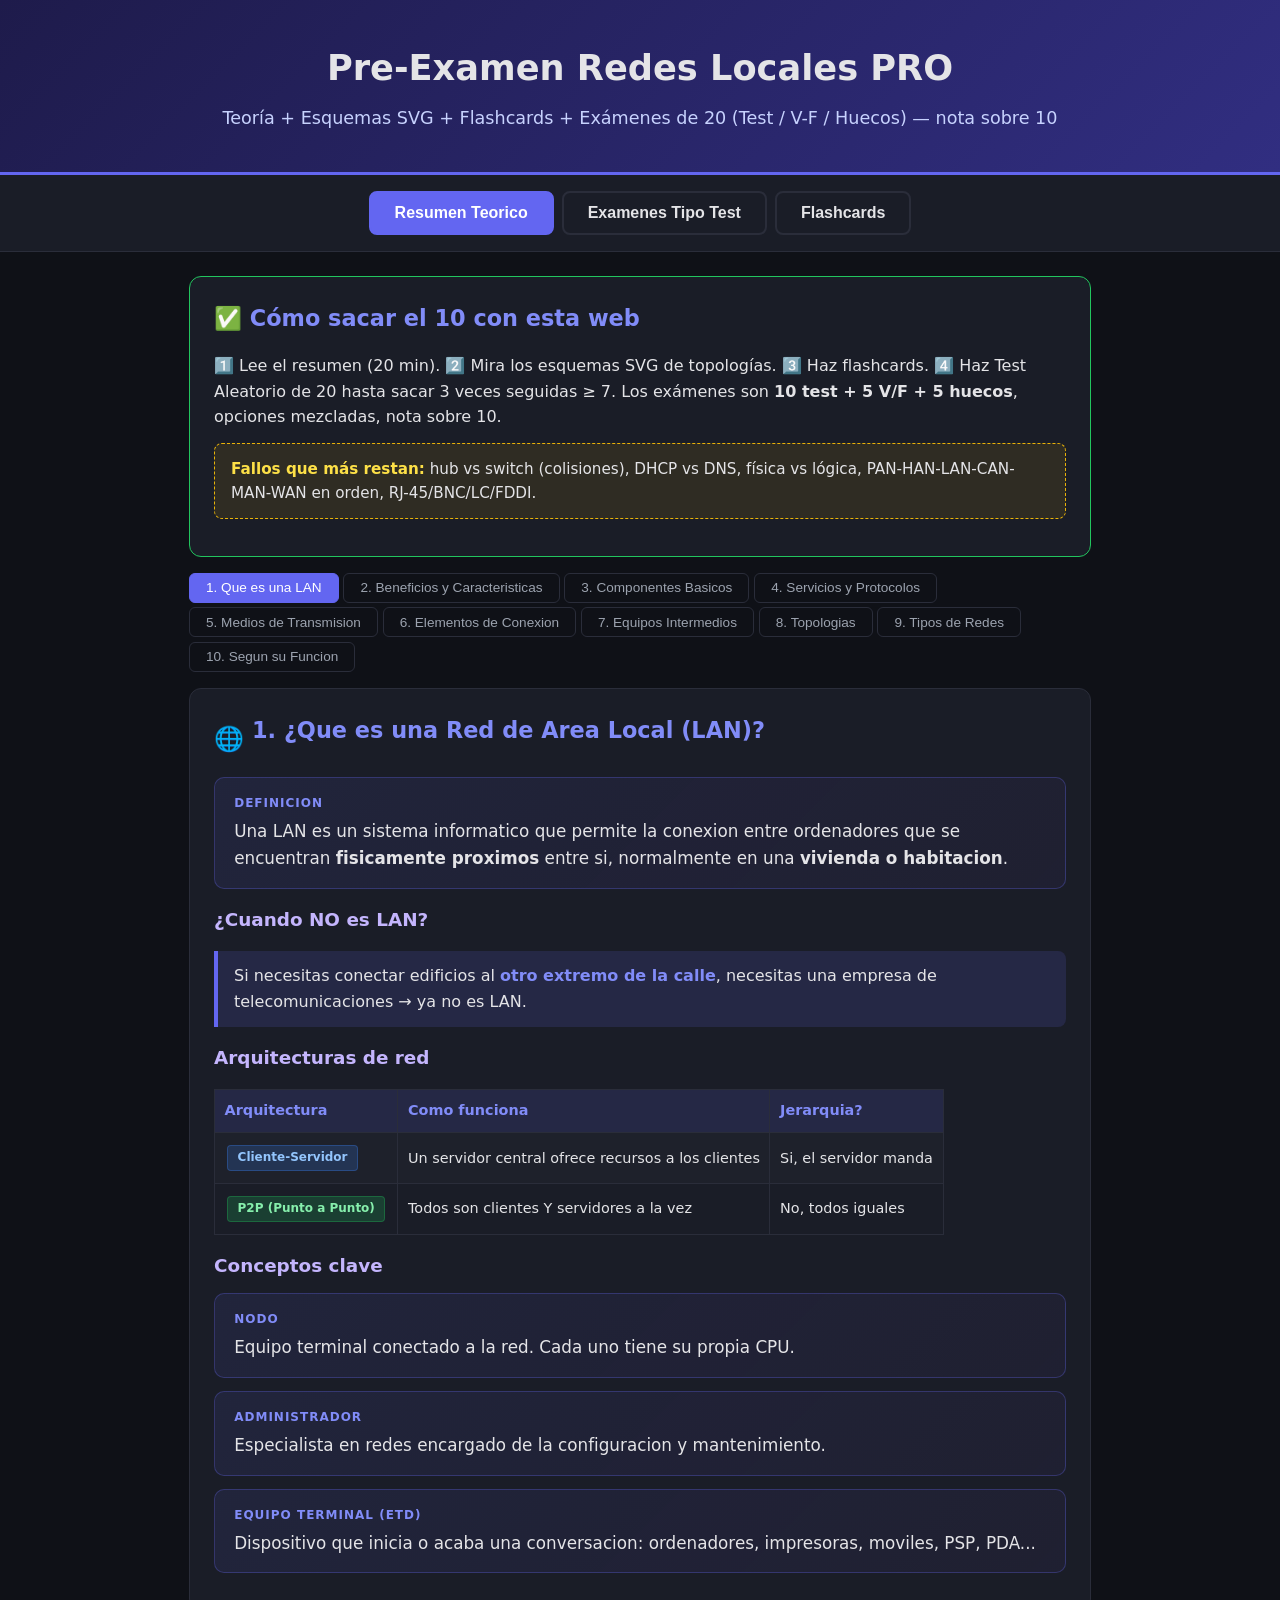
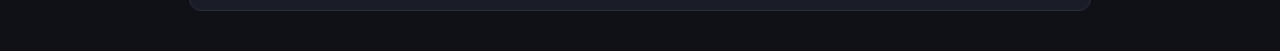
==== commit b3fa1286: "Add files via upload" ====
--- a/index.html
+++ b/index.html
@@ -152,6 +152,44 @@
 .tutor strong{color:#fde047}
 .fallo-line{background:rgba(239,68,68,.12);border:1px solid rgba(239,68,68,.4);padding:.4rem .6rem;border-radius:6px;margin:.3rem 0}
 .ok-line{background:rgba(34,197,94,.12);border:1px solid rgba(34,197,94,.4);padding:.4rem .6rem;border-radius:6px;margin:.3rem 0}
+
+/* ===== MOVIL ===== */
+body{overflow-x:hidden}
+.topo-svg svg{max-width:100%;height:auto;display:block;margin:0 auto}
+.comparison-table{display:block;overflow-x:auto;-webkit-overflow-scrolling:touch}
+.comparison-table th,.comparison-table td{min-width:110px}
+/* flashcards con altura auto (no se cortan en movil) */
+.flashcard-inner{display:grid;min-height:0}
+.flashcard-front,.flashcard-back{position:relative;grid-area:1/1;min-height:220px;width:100%}
+.flashcard-back{transform:rotateY(180deg)}
+.flashcard-nav{margin-top:1rem}
+/* tactil grande */
+.option{padding:.9rem 1rem;font-size:1rem}
+.truefalse-btn{min-height:48px;min-width:130px}
+.word-bank .word{padding:.6rem .9rem;font-size:1rem}
+.fill-blank{min-height:44px;display:inline-flex;align-items:center}
+.tab-btn{min-height:44px}
+.btn{min-height:48px}
+/* cabecera compacta movil */
+@media(max-width:600px){
+  header{padding:1.5rem .8rem}
+  header h1{font-size:1.4rem}
+  header p{font-size:.9rem}
+  .container{padding:.8rem}
+  .card{padding:1rem}
+  .tabs{position:sticky;top:0;z-index:10;padding:.6rem;gap:.4rem}
+  .tab-btn{flex:1;padding:.6rem .4rem;font-size:.85rem}
+  .sub-tabs{display:flex;overflow-x:auto;gap:.4rem;padding-bottom:.4rem}
+  .sub-tab{white-space:nowrap;flex-shrink:0}
+  .exam-selector{grid-template-columns:1fr 1fr}
+  .exam-card{padding:.8rem}
+  .question{padding:1rem}
+  .flashcard-front,.flashcard-back{font-size:1rem;padding:1.2rem}
+  .score-circle{width:120px;height:120px;font-size:2rem}
+  #exam-area .btn{width:100%;margin:.3rem 0}
+}
+@media(max-width:380px){.exam-selector{grid-template-columns:1fr}}
+
 </style>
 </head>
 <body>
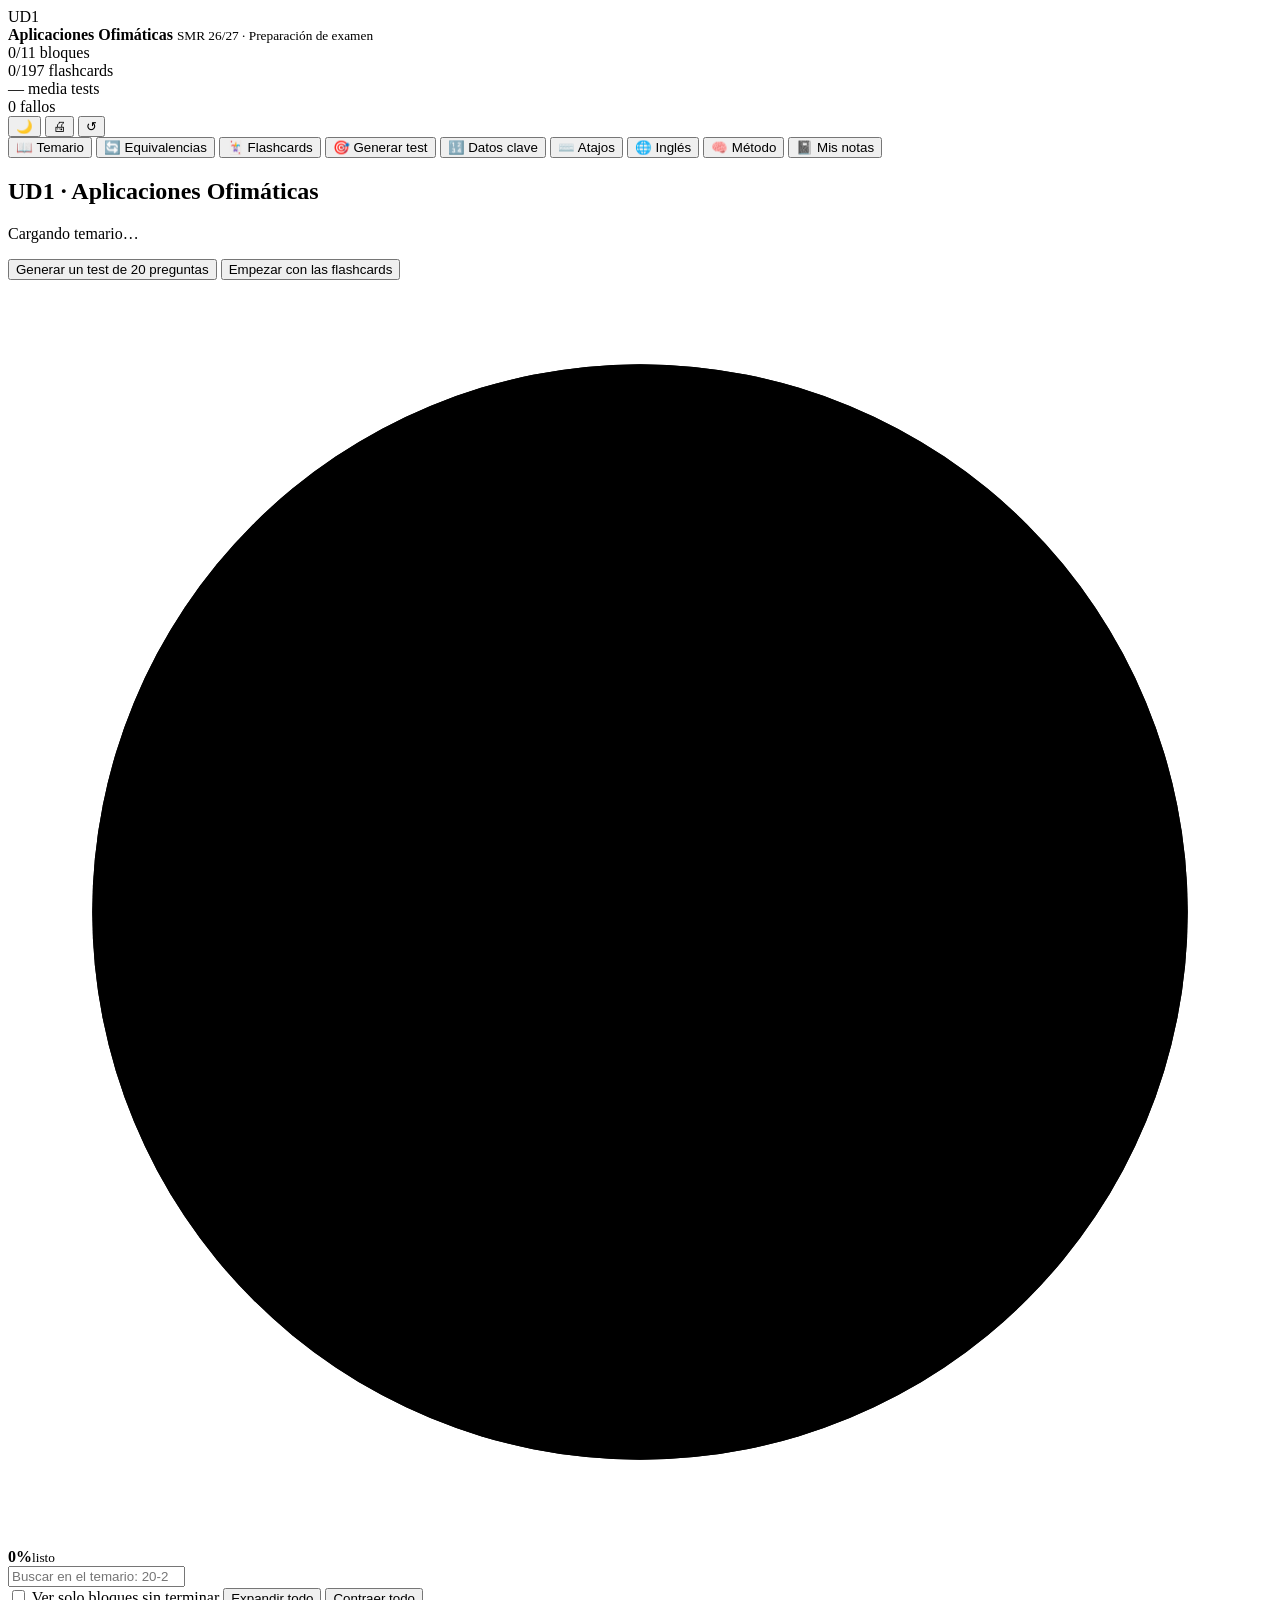
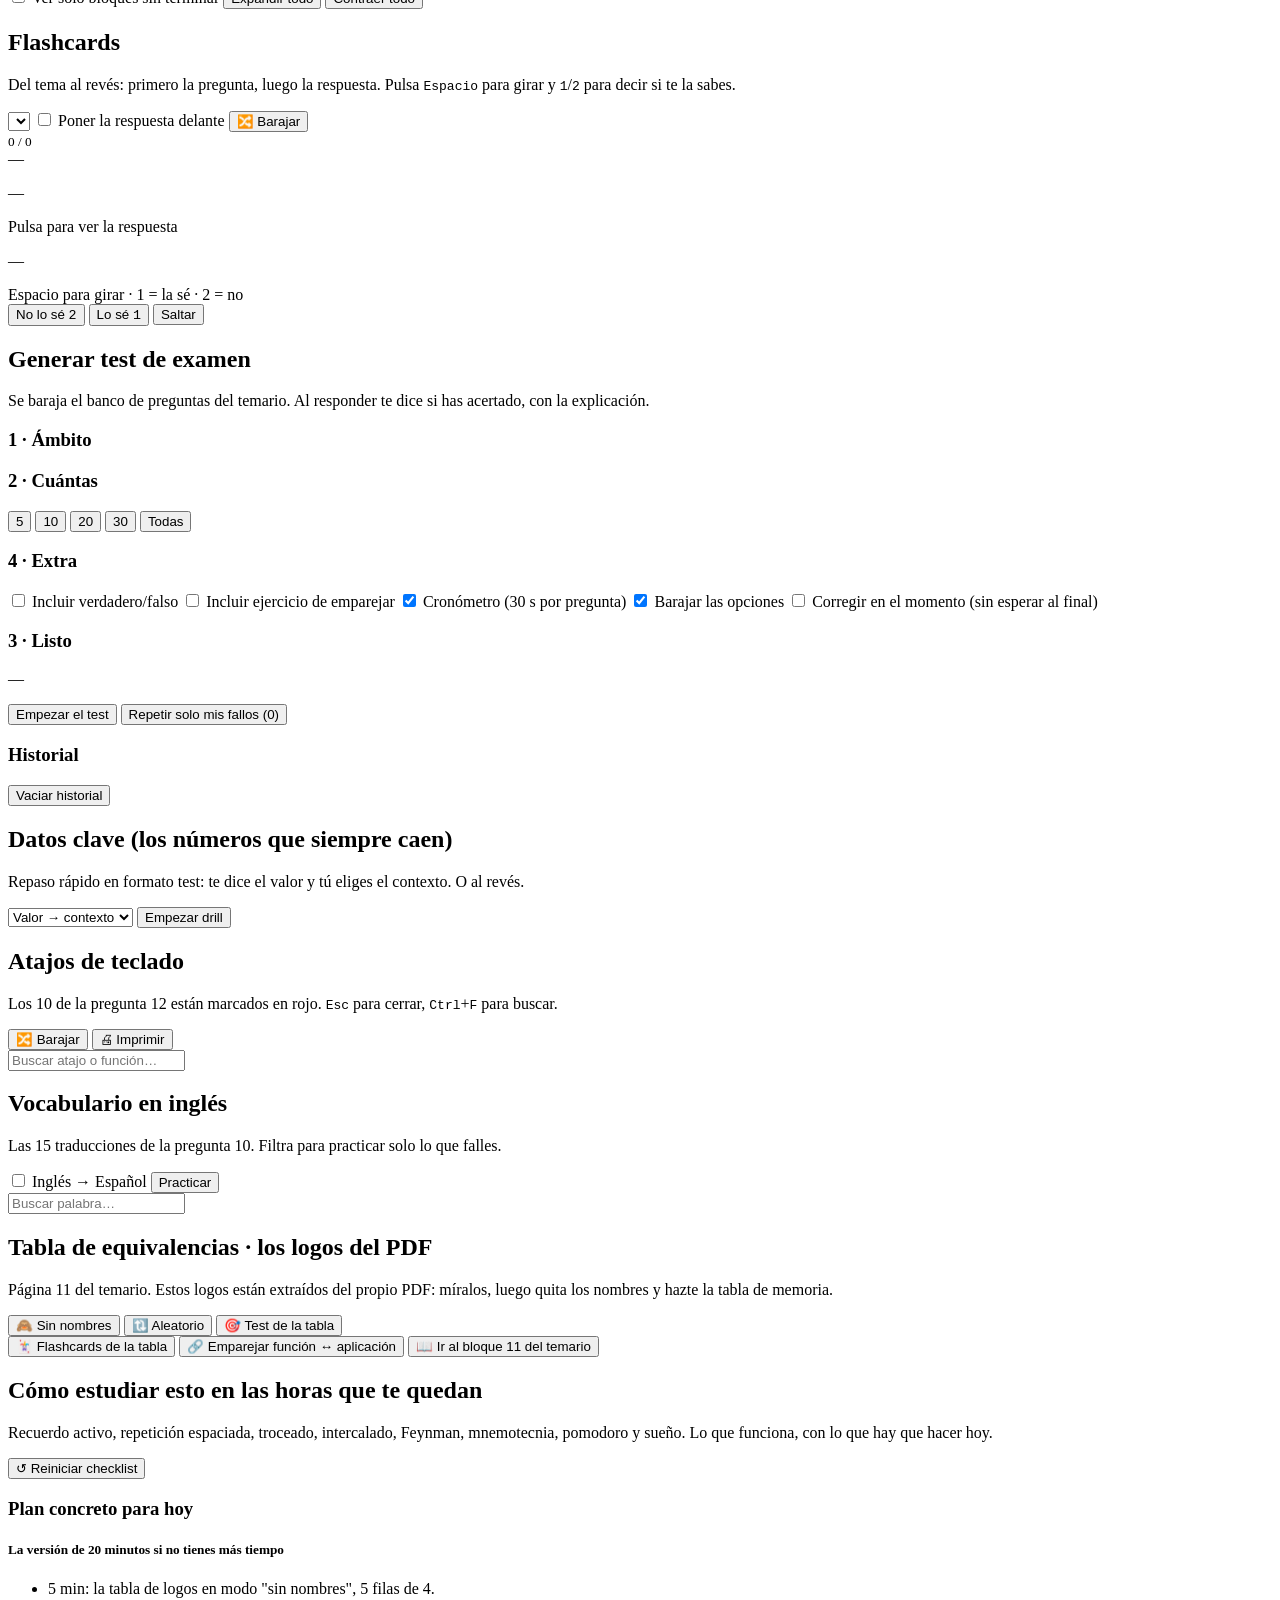
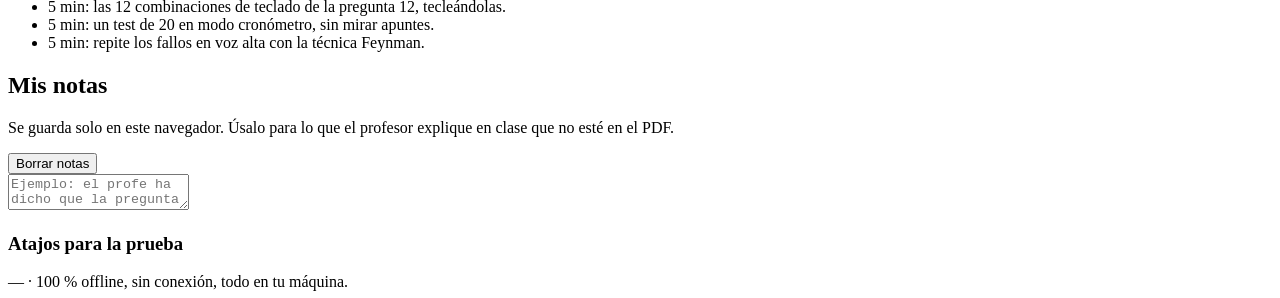
==== commit 802d00d4: "Add files via upload" ====
--- a/index.html
+++ b/index.html
@@ -1,1003 +1,370 @@
-<!DOCTYPE html>
-<html lang="es">
-<head>
-<meta charset="UTF-8">
-<meta name="viewport" content="width=device-width, initial-scale=1.0">
-<title>Pre-Examen Redes Locales</title>
-<style>
-:root{--bg:#0f1117;--card:#1a1d27;--border:#2a2d3a;--text:#e4e4e7;--muted:#9ca3af;--accent:#6366f1;--accent2:#818cf8;--green:#22c55e;--red:#ef4444;--yellow:#eab308;--blue:#3b82f6;--purple:#a855f7;--orange:#f97316;--pink:#ec4899;--teal:#14b8a6}
-*{margin:0;padding:0;box-sizing:border-box}
-body{font-family:'Segoe UI',system-ui,sans-serif;background:var(--bg);color:var(--text);line-height:1.6;min-height:100vh}
-header{background:linear-gradient(135deg,#1e1b4b,#312e81);padding:2.5rem 1rem;text-align:center;border-bottom:3px solid var(--accent)}
-header h1{font-size:2.2rem;margin-bottom:.5rem}
-header p{color:#c7d2fe;font-size:1.1rem}
-.tabs{display:flex;justify-content:center;gap:.5rem;padding:1rem;background:var(--card);border-bottom:1px solid var(--border);flex-wrap:wrap}
-.tab-btn{padding:.6rem 1.5rem;border:2px solid var(--border);background:transparent;color:var(--text);border-radius:8px;cursor:pointer;font-size:1rem;font-weight:600;transition:all .2s}
-.tab-btn:hover{border-color:var(--accent);color:var(--accent2)}
-.tab-btn.active{background:var(--accent);border-color:var(--accent);color:#fff}
-.container{max-width:950px;margin:0 auto;padding:1.5rem}
-.section{display:none}.section.active{display:block}
-.card{background:var(--card);border:1px solid var(--border);border-radius:12px;padding:1.5rem;margin-bottom:1rem}
-.card h2{color:var(--accent2);margin-bottom:1rem;font-size:1.4rem}
-.card h3{color:#c4b5fd;margin:1rem 0 .5rem;font-size:1.15rem}
-.card p,.card li{color:var(--text);margin-bottom:.5rem}
-.card ul,.card ol{padding-left:1.5rem}.card li{margin-bottom:.3rem}
-.highlight{background:rgba(99,102,241,.15);border-left:4px solid var(--accent);padding:.8rem 1rem;border-radius:0 8px 8px 0;margin:1rem 0}
-.highlight strong{color:var(--accent2)}
-.exam-selector{display:grid;grid-template-columns:repeat(auto-fit,minmax(160px,1fr));gap:.8rem;margin-bottom:1.5rem}
-.exam-card{background:var(--card);border:2px solid var(--border);border-radius:12px;padding:1rem;cursor:pointer;text-align:center;transition:all .2s}
-.exam-card:hover{border-color:var(--accent);transform:translateY(-2px)}
-.exam-card h3{color:var(--accent2);margin-bottom:.3rem;font-size:1rem}
-.exam-card p{color:var(--muted);font-size:.8rem}
-.random-btn{display:block;width:100%;padding:1.2rem;background:linear-gradient(135deg,#6366f1,#8b5cf6);color:#fff;border:none;border-radius:12px;font-size:1.2rem;font-weight:700;cursor:pointer;transition:all .2s;margin-bottom:1.5rem}
-.random-btn:hover{transform:translateY(-2px);box-shadow:0 4px 20px rgba(99,102,241,.4)}
-.question{background:var(--card);border:1px solid var(--border);border-radius:12px;padding:1.2rem;margin-bottom:1rem}
-.question .q-num{display:inline-block;background:var(--accent);color:#fff;width:28px;height:28px;border-radius:50%;text-align:center;line-height:28px;font-weight:700;margin-right:.5rem;font-size:.85rem}
-.question .q-text{font-weight:600;margin-bottom:.8rem;display:block}
-.option{display:block;padding:.6rem 1rem;margin:.3rem 0;border:1px solid var(--border);border-radius:8px;cursor:pointer;transition:all .15s}
-.option:hover{border-color:var(--accent);background:rgba(99,102,241,.08)}
-.option.selected{border-color:var(--accent);background:rgba(99,102,241,.15)}
-.option.correct{border-color:var(--green);background:rgba(34,197,94,.15)}
-.option.wrong{border-color:var(--red);background:rgba(239,68,68,.15)}
-.option.disabled{pointer-events:none}
-.btn{display:inline-block;padding:.7rem 2rem;background:var(--accent);color:#fff;border:none;border-radius:8px;font-size:1rem;font-weight:600;cursor:pointer;transition:all .2s}
-.btn:hover{background:var(--accent2)}
-.btn-secondary{background:var(--border)}.btn-secondary:hover{background:#3a3d4a}
-.results{text-align:center;padding:2rem}
-.score-circle{width:150px;height:150px;border-radius:50%;display:flex;align-items:center;justify-content:center;font-size:2.5rem;font-weight:800;margin:1rem auto;border:6px solid}
-.score-pass{border-color:var(--green);color:var(--green)}
-.score-fail{border-color:var(--red);color:var(--red)}
-.explanation{background:rgba(99,102,241,.08);border-left:4px solid var(--accent);padding:.8rem 1rem;border-radius:0 8px 8px 0;margin-top:.8rem;font-size:.95rem;color:#c4b5fd}
-.progress-bar{width:100%;height:8px;background:var(--border);border-radius:4px;margin:1rem 0;overflow:hidden}
-.progress-fill{height:100%;background:var(--accent);border-radius:4px;transition:width .3s}
-.sub-tabs{display:flex;gap:.3rem;flex-wrap:wrap;margin-bottom:1rem}
-.sub-tab{padding:.4rem 1rem;border:1px solid var(--border);background:transparent;color:var(--muted);border-radius:6px;cursor:pointer;font-size:.85rem;transition:all .2s}
-.sub-tab:hover{border-color:var(--accent);color:var(--accent2)}
-.sub-tab.active{background:var(--accent);border-color:var(--accent);color:#fff}
-.topic-content{display:none}.topic-content.active{display:block}
-.stats-grid{display:grid;grid-template-columns:repeat(auto-fit,minmax(150px,1fr));gap:1rem;margin:1rem 0}
-.stat-box{background:var(--card);border:1px solid var(--border);border-radius:10px;padding:1rem;text-align:center}
-.stat-box .num{font-size:2rem;font-weight:800;color:var(--accent2)}
-.stat-box .label{color:var(--muted);font-size:.85rem}
-.concept-box{background:linear-gradient(135deg,rgba(99,102,241,.1),rgba(139,92,246,.05));border:1px solid rgba(99,102,241,.3);border-radius:10px;padding:1rem 1.2rem;margin:.8rem 0}
-.concept-box .label{font-size:.75rem;text-transform:uppercase;letter-spacing:1px;color:var(--accent2);font-weight:700;margin-bottom:.3rem}
-.concept-box .value{font-size:1.05rem;color:var(--text)}
-.diagram{background:#0d0f14;border:1px solid var(--border);border-radius:10px;padding:1.5rem;margin:1rem 0;text-align:center;font-family:'Courier New',monospace;font-size:.85rem;line-height:1.4;color:#a5b4fc;overflow-x:auto}
-.diagram .node{display:inline-block;background:var(--accent);color:#fff;padding:.3rem .8rem;border-radius:6px;margin:.2rem;font-weight:600}
-.diagram .node-green{background:var(--green)}.diagram .node-yellow{background:var(--yellow);color:#000}.diagram .node-red{background:var(--red)}.diagram .node-blue{background:var(--blue)}.diagram .node-purple{background:var(--purple)}.diagram .node-orange{background:var(--orange)}.diagram .node-pink{background:var(--pink)}.diagram .node-teal{background:var(--teal)}
-.diagram .line{color:#4b5563}
-.tag{display:inline-block;padding:.15rem .6rem;border-radius:4px;font-size:.75rem;font-weight:600;margin:.15rem}
-.tag-blue{background:rgba(59,130,246,.2);color:#93c5fd;border:1px solid rgba(59,130,246,.3)}
-.tag-green{background:rgba(34,197,94,.2);color:#86efac;border:1px solid rgba(34,197,94,.3)}
-.tag-yellow{background:rgba(234,179,8,.2);color:#fde047;border:1px solid rgba(234,179,8,.3)}
-.tag-red{background:rgba(239,68,68,.2);color:#fca5a5;border:1px solid rgba(239,68,68,.3)}
-.tag-purple{background:rgba(168,85,247,.2);color:#d8b4fe;border:1px solid rgba(168,85,247,.3)}
-.tag-orange{background:rgba(249,115,22,.2);color:#fdba74;border:1px solid rgba(249,115,22,.3)}
-.tag-pink{background:rgba(236,72,153,.2);color:#f9a8d4;border:1px solid rgba(236,72,153,.3)}
-.tag-teal{background:rgba(20,184,166,.2);color:#5eead4;border:1px solid rgba(20,184,166,.3)}
-.fill-blank{display:inline-block;min-width:100px;padding:.3rem .8rem;margin:.2rem;border:2px dashed var(--accent);border-radius:6px;background:rgba(99,102,241,.1);color:var(--accent2);font-weight:600;text-align:center;cursor:pointer;transition:all .15s}
-.fill-blank:hover{border-style:solid}
-.fill-blank.correct{border-color:var(--green);background:rgba(34,197,94,.15);color:var(--green);border-style:solid}
-.fill-blank.wrong{border-color:var(--red);background:rgba(239,68,68,.15);color:var(--red);border-style:solid}
-.word-bank{display:flex;flex-wrap:wrap;gap:.5rem;margin:1rem 0;padding:1rem;background:#0d0f14;border-radius:8px;border:1px solid var(--border)}
-.word-bank .word{padding:.4rem .8rem;background:var(--card);border:1px solid var(--border);border-radius:6px;cursor:pointer;transition:all .15s;font-size:.9rem}
-.word-bank .word:hover{border-color:var(--accent);background:rgba(99,102,241,.1)}
-.word-bank .word.used{opacity:.3;pointer-events:none}
-.word-bank .word.selected{border-color:var(--accent);background:rgba(99,102,241,.2)}
-.truefalse-btn{display:inline-block;padding:.6rem 1.5rem;margin:.3rem;border:2px solid var(--border);border-radius:8px;background:transparent;color:var(--text);cursor:pointer;font-size:1rem;font-weight:600;transition:all .15s}
-.truefalse-btn:hover{border-color:var(--accent)}
-.truefalse-btn.selected{border-color:var(--accent);background:rgba(99,102,241,.15)}
-.truefalse-btn.correct{border-color:var(--green);background:rgba(34,197,94,.15)}
-.truefalse-btn.wrong{border-color:var(--red);background:rgba(239,68,68,.15)}
-.truefalse-btn.disabled{pointer-events:none}
-.comparison-table{width:100%;border-collapse:collapse;margin:1rem 0;font-size:.9rem}
-.comparison-table th{background:rgba(99,102,241,.15);color:var(--accent2);padding:.6rem;text-align:left;border:1px solid var(--border)}
-.comparison-table td{padding:.6rem;border:1px solid var(--border)}
-.comparison-table tr:nth-child(even){background:rgba(255,255,255,.02)}
-.icon-title{display:flex;align-items:center;gap:.5rem;margin-bottom:.8rem}
-.icon-title .icon{font-size:1.5rem}.icon-title h3{margin:0}
-.flow-diagram{display:flex;align-items:center;justify-content:center;flex-wrap:wrap;gap:.5rem;margin:1rem 0;padding:1rem;background:#0d0f14;border-radius:10px;border:1px solid var(--border)}
-.flow-diagram .step{padding:.5rem 1rem;border-radius:8px;font-weight:600;font-size:.85rem;text-align:center}
-.flow-diagram .arrow{color:var(--muted);font-size:1.2rem}
-@media(max-width:600px){header h1{font-size:1.4rem}.container{padding:1rem}.diagram{font-size:.7rem}}
-
-.flashcard-container{max-width:600px;margin:0 auto;text-align:center}
-.flashcard{background:transparent;perspective:1000px;cursor:pointer;margin-bottom:1rem}
-.flashcard-inner{position:relative;width:100%;min-height:260px;transition:transform .5s;transform-style:preserve-3d}
-.flashcard.flipped .flashcard-inner{transform:rotateY(180deg)}
-.flashcard-front,.flashcard-back{position:absolute;width:100%;min-height:260px;backface-visibility:hidden;border-radius:12px;padding:2rem;display:flex;align-items:center;justify-content:center;font-size:1.1rem;line-height:1.6}
-.flashcard-front{background:linear-gradient(135deg,#312e81,#6366f1);color:#fff;font-weight:600}
-.flashcard-back{background:#1a1d27;border:2px solid var(--accent);color:var(--text);transform:rotateY(180deg);white-space:pre-line;font-size:.95rem}
-.flashcard-nav{display:flex;justify-content:space-between;align-items:center;margin-top:19rem}
-.flashcard-counter{color:var(--muted);font-weight:700}
-.ejemplo{background:rgba(34,197,94,.08);border-left:4px solid var(--green);padding:.8rem 1rem;border-radius:0 8px 8px 0;margin:.8rem 0;font-size:.95rem}
-.ejemplo strong{color:#86efac}
-.truco{background:rgba(234,179,8,.1);border:1px dashed var(--yellow);padding:.8rem 1rem;border-radius:8px;margin:.8rem 0;font-size:.95rem}
-.truco strong{color:#fde047}
-.topo-svg{background:#fff;border-radius:10px;padding:1rem;margin:1rem 0;text-align:center}
-.topo-grid{display:grid;grid-template-columns:repeat(auto-fit,minmax(280px,1fr));gap:1rem;margin:1rem 0}
-.topo-card{background:#0d0f14;border:1px solid var(--border);border-radius:10px;padding:1rem}
-.exam-config{background:#0d0f14;border:1px solid var(--border);border-radius:10px;padding:1rem;margin-bottom:1rem;display:flex;gap:.8rem;flex-wrap:wrap;align-items:center}
-.exam-config label{font-size:.9rem;color:var(--muted)}
-.exam-config select{background:var(--card);color:var(--text);border:1px solid var(--border);border-radius:6px;padding:.4rem .6rem}
-.q-meta{font-size:.75rem;color:var(--muted);margin-bottom:.4rem}
-.timer{font-weight:800;color:var(--yellow);font-size:1.1rem}
-@media(max-width:600px){.flashcard-nav{margin-top:22rem}}
-
-
-.flashcard-container{max-width:600px;margin:0 auto;text-align:center}
-.flashcard{background:transparent;perspective:1000px;cursor:pointer;margin-bottom:1rem}
-.flashcard-inner{position:relative;width:100%;min-height:260px;transition:transform .5s;transform-style:preserve-3d}
-.flashcard.flipped .flashcard-inner{transform:rotateY(180deg)}
-.flashcard-front,.flashcard-back{position:absolute;width:100%;min-height:260px;backface-visibility:hidden;border-radius:12px;padding:2rem;display:flex;align-items:center;justify-content:center;font-size:1.1rem;line-height:1.6}
-.flashcard-front{background:linear-gradient(135deg,#312e81,#6366f1);color:#fff;font-weight:600}
-.flashcard-back{background:#1a1d27;border:2px solid var(--accent);color:var(--text);transform:rotateY(180deg);white-space:pre-line;font-size:.95rem}
-.flashcard-nav{display:flex;justify-content:space-between;align-items:center;margin-top:19rem}
-.flashcard-counter{color:var(--muted);font-weight:700}
-.ejemplo{background:rgba(34,197,94,.08);border-left:4px solid var(--green);padding:.8rem 1rem;border-radius:0 8px 8px 0;margin:.8rem 0;font-size:.95rem}
-.ejemplo strong{color:#86efac}
-.truco{background:rgba(234,179,8,.1);border:1px dashed var(--yellow);padding:.8rem 1rem;border-radius:8px;margin:.8rem 0;font-size:.95rem}
-.truco strong{color:#fde047}
-.topo-svg{background:#fff;border-radius:10px;padding:1rem;margin:1rem 0;text-align:center}
-.topo-grid{display:grid;grid-template-columns:repeat(auto-fit,minmax(280px,1fr));gap:1rem;margin:1rem 0}
-.topo-card{background:#0d0f14;border:1px solid var(--border);border-radius:10px;padding:1rem}
-.exam-config{background:#0d0f14;border:1px solid var(--border);border-radius:10px;padding:1rem;margin-bottom:1rem;display:flex;gap:.8rem;flex-wrap:wrap;align-items:center}
-.exam-config label{font-size:.9rem;color:var(--muted)}
-.exam-config select{background:var(--card);color:var(--text);border:1px solid var(--border);border-radius:6px;padding:.4rem .6rem}
-.q-meta{font-size:.75rem;color:var(--muted);margin-bottom:.4rem}
-.timer{font-weight:800;color:var(--yellow);font-size:1.1rem}
-@media(max-width:600px){.flashcard-nav{margin-top:22rem}}
-
-.tutor{background:rgba(234,179,8,.08);border-left:4px solid var(--yellow);padding:.7rem 1rem;border-radius:0 8px 8px 0;margin-top:.6rem;font-size:.93rem}
-.tutor strong{color:#fde047}
-.fallo-line{background:rgba(239,68,68,.12);border:1px solid rgba(239,68,68,.4);padding:.4rem .6rem;border-radius:6px;margin:.3rem 0}
-.ok-line{background:rgba(34,197,94,.12);border:1px solid rgba(34,197,94,.4);padding:.4rem .6rem;border-radius:6px;margin:.3rem 0}
-
-/* ===== MOVIL ===== */
-body{overflow-x:hidden}
-.topo-svg svg{max-width:100%;height:auto;display:block;margin:0 auto}
-.comparison-table{display:block;overflow-x:auto;-webkit-overflow-scrolling:touch}
-.comparison-table th,.comparison-table td{min-width:110px}
-/* flashcards con altura auto (no se cortan en movil) */
-.flashcard-inner{display:grid;min-height:0}
-.flashcard-front,.flashcard-back{position:relative;grid-area:1/1;min-height:220px;width:100%}
-.flashcard-back{transform:rotateY(180deg)}
-.flashcard-nav{margin-top:1rem}
-/* tactil grande */
-.option{padding:.9rem 1rem;font-size:1rem}
-.truefalse-btn{min-height:48px;min-width:130px}
-.word-bank .word{padding:.6rem .9rem;font-size:1rem}
-.fill-blank{min-height:44px;display:inline-flex;align-items:center}
-.tab-btn{min-height:44px}
-.btn{min-height:48px}
-/* cabecera compacta movil */
-@media(max-width:600px){
-  header{padding:1.5rem .8rem}
-  header h1{font-size:1.4rem}
-  header p{font-size:.9rem}
-  .container{padding:.8rem}
-  .card{padding:1rem}
-  .tabs{position:sticky;top:0;z-index:10;padding:.6rem;gap:.4rem}
-  .tab-btn{flex:1;padding:.6rem .4rem;font-size:.85rem}
-  .sub-tabs{display:flex;overflow-x:auto;gap:.4rem;padding-bottom:.4rem}
-  .sub-tab{white-space:nowrap;flex-shrink:0}
-  .exam-selector{grid-template-columns:1fr 1fr}
-  .exam-card{padding:.8rem}
-  .question{padding:1rem}
-  .flashcard-front,.flashcard-back{font-size:1rem;padding:1.2rem}
-  .score-circle{width:120px;height:120px;font-size:2rem}
-  #exam-area .btn{width:100%;margin:.3rem 0}
-}
-@media(max-width:380px){.exam-selector{grid-template-columns:1fr}}
-
-</style>
-</head>
-<body>
-<header>
-<h1>Pre-Examen Redes Locales PRO</h1>
-<p>Teoría + Esquemas SVG + Flashcards + Exámenes de 20 (Test / V-F / Huecos) — nota sobre 10</p>
-</header>
-<div class="tabs">
-<button class="tab-btn active" onclick="showSection('resumen',this)">Resumen Teorico</button>
-<button class="tab-btn" onclick="showSection('examenes',this)">Examenes Tipo Test</button>
-<button class="tab-btn" onclick="showSection('flashcards',this)">Flashcards</button>
-</div>
-<div class="container">
-<div id="resumen" class="section active">
-<div class="card" style="border-color:var(--green)"><h2>✅ Cómo sacar el 10 con esta web</h2><p>1️⃣ Lee el resumen (20 min). 2️⃣ Mira los esquemas SVG de topologías. 3️⃣ Haz flashcards. 4️⃣ Haz Test Aleatorio de 20 hasta sacar 3 veces seguidas ≥ 7. Los exámenes son <strong>10 test + 5 V/F + 5 huecos</strong>, opciones mezcladas, nota sobre 10.</p><div class="truco"><strong>Fallos que más restan:</strong> hub vs switch (colisiones), DHCP vs DNS, física vs lógica, PAN-HAN-LAN-CAN-MAN-WAN en orden, RJ-45/BNC/LC/FDDI.</div></div>
-<div class="sub-tabs">
-<button class="sub-tab active" onclick="showTopic('t1',this)">1. Que es una LAN</button>
-<button class="sub-tab" onclick="showTopic('t2',this)">2. Beneficios y Caracteristicas</button>
-<button class="sub-tab" onclick="showTopic('t3',this)">3. Componentes Basicos</button>
-<button class="sub-tab" onclick="showTopic('t4',this)">4. Servicios y Protocolos</button>
-<button class="sub-tab" onclick="showTopic('t5',this)">5. Medios de Transmision</button>
-<button class="sub-tab" onclick="showTopic('t6',this)">6. Elementos de Conexion</button>
-<button class="sub-tab" onclick="showTopic('t7',this)">7. Equipos Intermedios</button>
-<button class="sub-tab" onclick="showTopic('t8',this)">8. Topologias</button>
-<button class="sub-tab" onclick="showTopic('t9',this)">9. Tipos de Redes</button>
-<button class="sub-tab" onclick="showTopic('t10',this)">10. Segun su Funcion</button>
-</div>
-<div id="t1" class="topic-content active">
-<div class="card">
-<div class="icon-title"><span class="icon">🌐</span><h2>1. ¿Que es una Red de Area Local (LAN)?</h2></div>
-<div class="concept-box"><div class="label">Definicion</div><div class="value">Una LAN es un sistema informatico que permite la conexion entre ordenadores que se encuentran <strong>fisicamente proximos</strong> entre si, normalmente en una <strong>vivienda o habitacion</strong>.</div></div>
-<h3>¿Cuando NO es LAN?</h3>
-<div class="highlight">Si necesitas conectar edificios al <strong>otro extremo de la calle</strong>, necesitas una empresa de telecomunicaciones → ya no es LAN.</div>
-<h3>Arquitecturas de red</h3>
-<table class="comparison-table"><tr><th>Arquitectura</th><th>Como funciona</th><th>Jerarquia?</th></tr><tr><td><span class="tag tag-blue">Cliente-Servidor</span></td><td>Un servidor central ofrece recursos a los clientes</td><td>Si, el servidor manda</td></tr><tr><td><span class="tag tag-green">P2P (Punto a Punto)</span></td><td>Todos son clientes Y servidores a la vez</td><td>No, todos iguales</td></tr></table>
-<h3>Conceptos clave</h3>
-<div class="concept-box"><div class="label">Nodo</div><div class="value">Equipo terminal conectado a la red. Cada uno tiene su propia CPU.</div></div>
-<div class="concept-box"><div class="label">Administrador</div><div class="value">Especialista en redes encargado de la configuracion y mantenimiento.</div></div>
-<div class="concept-box"><div class="label">Equipo Terminal (ETD)</div><div class="value">Dispositivo que inicia o acaba una conversacion: ordenadores, impresoras, moviles, PSP, PDA...</div></div>
-</div>
-</div>
-<div id="t2" class="topic-content">
-<div class="card">
-<div class="icon-title"><span class="icon">📊</span><h2>2. Beneficios y Caracteristicas</h2></div>
-<h3>Beneficios principales</h3>
-<div class="concept-box"><div class="label">Recursos compartidos</div><div class="value">Una impresora para 20 ordenadores → <strong>ahorro economico</strong> y funcional</div></div>
-<div class="concept-box"><div class="label">Ficheros compartidos</div><div class="value">Trabajo en grupo sobre el mismo fichero, comunicacion instantanea</div></div>
-<div class="concept-box"><div class="label">Administracion centralizada</div><div class="value">Muchas operaciones se hacen desde el servidor o remotamente</div></div>
-<h3>Caracteristicas tecnicas</h3>
-<table class="comparison-table"><tr><th>Caracteristica</th><th>Valor</th></tr><tr><td>Velocidad</td><td><span class="tag tag-green">1 Mbps — 1 Gbps</span></td></tr><tr><td>Longitud cable</td><td><span class="tag tag-yellow">~100 metros</span></td></tr><tr><td>Medios</td><td><span class="tag tag-blue">UTP, STP, Inalambrica</span></td></tr><tr><td>Tecnologia</td><td><span class="tag tag-purple">Difusion o paso de testigo</span></td></tr></table>
-<div class="highlight"><strong>Nota:</strong> La velocidad se mide en <strong>bits por segundo</strong>. 8 bits = 1 byte.</div>
-</div>
-</div>
-<div id="t3" class="topic-content">
-<div class="card">
-<div class="icon-title"><span class="icon">🖥️</span><h2>3. Componentes Basicos</h2></div>
-<h3>Equipos terminales (ETD)</h3>
-<p>Son los dispositivos que <strong>inician o acaban</strong> una conversacion en la red:</p>
-<div style="margin:.5rem 0"><span class="tag tag-blue">Hosts (clientes/servidores)</span> <span class="tag tag-green">Impresoras</span> <span class="tag tag-yellow">Escaneres</span> <span class="tag tag-purple">Moviles</span> <span class="tag tag-orange">PDA</span> <span class="tag tag-pink">PSP</span></div>
-<h3>Tarjeta de red (NIC)</h3>
-<div class="concept-box"><div class="label">¿Que es?</div><div class="value">Elemento <strong>imprescindible</strong> que realiza las funciones de conexion entre el dispositivo y la red.</div></div>
-<div class="flow-diagram"><div class="step" style="background:var(--blue)">Dispositivo</div><div class="arrow">→</div><div class="step" style="background:var(--accent)">NIC</div><div class="arrow">→</div><div class="step" style="background:var(--green)">Red</div></div>
-<p>La NIC incluye la circuiteria para interpretar las senales. Los hosts necesitan <strong>software</strong> para interpretar la informacion capturada.</p>
-</div>
-</div>
-<div id="t4" class="topic-content">
-<div class="card">
-<div class="icon-title"><span class="icon">⚙️</span><h2>4. Servicios y Protocolos</h2></div>
-<table class="comparison-table"><tr><th>Concepto</th><th>Definicion</th></tr><tr><td><span class="tag tag-blue">Servicio</span></td><td>Funcionalidad que proporciona un host al resto de dispositivos</td></tr><tr><td><span class="tag tag-green">Protocolo</span></td><td>Conjunto de <strong>normas</strong> para implementar el servicio</td></tr></table>
-<h3>Servicios comunes</h3>
-<div class="concept-box"><div class="label">DHCP</div><div class="value">Asigna direcciones IP <strong>automaticamente</strong> a cada equipo</div></div>
-<div class="concept-box"><div class="label">DNS</div><div class="value">Asocia direcciones IP con <strong>nombres</strong> (mas facil recordar un nombre que un numero)</div></div>
-<div class="concept-box"><div class="label">Impresion</div><div class="value">Un servidor controla las impresoras, otorga <strong>prioridades</strong> y controla las <strong>colas</strong></div></div>
-<h3>Arquitecturas de servicio</h3>
-<div class="flow-diagram"><div class="step" style="background:var(--blue)">Cliente</div><div class="arrow">→</div><div class="step" style="background:var(--accent)">Servidor</div><div class="arrow">→</div><div class="step" style="background:var(--green)">Cliente</div></div>
-<p><strong>Cliente-Servidor:</strong> Jerarquico. El servidor es mas importante.</p>
-<p><strong>P2P:</strong> Todos tienen la misma importancia. No hay jerarquia.</p>
-</div>
-</div>
-<div id="t5" class="topic-content">
-<div class="card">
-<div class="icon-title"><span class="icon">📡</span><h2>5. Medios de Transmision</h2></div>
-<div class="concept-box"><div class="label">¿Que es?</div><div class="value">El <strong>material</strong> a traves del cual viajan los paquetes de datos</div></div>
-<h3>Medios cableados</h3>
-<table class="comparison-table"><tr><th>Cable</th><th>Caracteristica</th></tr><tr><td><span class="tag tag-blue">Telefonico</span></td><td>Ampliamente utilizado para informacion digital</td></tr><tr><td><span class="tag tag-green">Coaxial</span></td><td>Cobre <strong>blindado</strong> contra interferencias</td></tr><tr><td><span class="tag tag-yellow">UTP</span></td><td>4 pares de cobre <strong>entrelazados</strong></td></tr><tr><td><span class="tag tag-purple">STP</span></td><td>Parecido a UTP pero con <strong>mayor blindaje</strong></td></tr><tr><td><span class="tag tag-orange">Fibra optica</span></td><td>Fibras de vidrio que transportan <strong>luz</strong></td></tr></table>
-<h3>Medios inalambricos</h3>
-<p>La informacion viaja por el <strong>aire</strong> mediante ondas electromagneticas (a la velocidad de la luz).</p>
-<h3>Espectro electromagnetico</h3>
-<div class="flow-diagram"><div class="step" style="background:var(--red)">Rayos gamma</div><div class="arrow">→</div><div class="step" style="background:var(--orange)">Rayos X</div><div class="arrow">→</div><div class="step" style="background:var(--yellow);color:#000">Ultravioleta</div><div class="arrow">→</div><div class="step" style="background:var(--pink)">Infrarrojos</div><div class="arrow">→</div><div class="step" style="background:var(--blue)">Ondas radio</div><div class="arrow">→</div><div class="step" style="background:var(--teal)">Microondas</div></div>
-<p style="text-align:center;color:var(--muted);font-size:.85rem">← Mas longitud de onda | Mas frecuencia →</p>
-</div>
-</div>
-<div id="t6" class="topic-content">
-<div class="card">
-<div class="icon-title"><span class="icon">🔌</span><h2>6. Elementos de Conexion</h2></div>
-<h3>Conectores</h3>
-<table class="comparison-table"><tr><th>Conector</th><th>Para que cable</th></tr><tr><td><span class="tag tag-blue">RJ-45</span></td><td>UTP y STP (parecido al telefonico)</td></tr><tr><td><span class="tag tag-green">BNC</span></td><td>Coaxial</td></tr><tr><td><span class="tag tag-yellow">FDDI</span></td><td>Fibra optica en anillo</td></tr><tr><td><span class="tag tag-purple">LC</span></td><td>Fibra optica de alta velocidad</td></tr></table>
-<h3>Antenas</h3>
-<div class="concept-box"><div class="label">Omnidireccional</div><div class="value">Emite en <strong>todas las direcciones</strong> del espacio</div></div>
-<div class="concept-box"><div class="label">Direccional</div><div class="value">Emite <strong>solo en una direccion</strong></div></div>
-<div class="highlight"><strong>En Espana:</strong> Maxima potencia de antena = <strong>100 mW</strong> en banda 2,4 GHz</div>
-</div>
-</div>
-<div id="t7" class="topic-content">
-<div class="card">
-<div class="icon-title"><span class="icon">🔧</span><h2>7. Equipos Intermedios</h2></div>
-<table class="comparison-table"><tr><th>Equipo</th><th>Funcion</th><th>Problema/Ventaja</th></tr><tr><td><span class="tag tag-blue">Hub</span></td><td>Regenera senal, conecta equipos</td><td style="color:var(--red)">Toda la red = 1 segmento → colisiones</td></tr><tr><td><span class="tag tag-green">Bridge</span></td><td>Divide red en 2 segmentos</td><td style="color:var(--green)">Evita colisiones entre segmentos</td></tr><tr><td><span class="tag tag-yellow">Switch</span></td><td>Divide red en N segmentos (N = puertos)</td><td style="color:var(--green)">Nunca colisiones</td></tr><tr><td><span class="tag tag-purple">Router</span></td><td>Dirige y distribuye trafico</td><td style="color:var(--green)">Imprescindible para unir LANs</td></tr><tr><td><span class="tag tag-orange">Firewall</span></td><td>Gestiona seguridad, filtra paquetes</td><td style="color:var(--green)">Acepta/rechaza paquetes</td></tr><tr><td><span class="tag tag-pink">Modem</span></td><td>Modulacion-demodulacion por cable telefonico</td><td>—</td></tr><tr><td><span class="tag tag-teal">Cablemodem</span></td><td>Como modem pero por cable coaxial</td><td>—</td></tr></table>
-</div>
-</div>
-<div id="t8" class="topic-content">
-<div class="card">
-<div class="icon-title"><span class="icon">🔄</span><h2>8. Topologías con esquemas para el examen</h2></div>
-<table class="comparison-table"><tr><th>Tipo</th><th>Qué describe</th><th>Truco examen</th></tr><tr><td><span class="tag tag-blue">Física</span></td><td>Cómo están colocados los <strong>cables / medios</strong></td><td>Si habla de cable, hub, dibujo = física</td></tr><tr><td><span class="tag tag-green">Lógica</span></td><td>Cómo <strong>acceden / transmiten</strong> los equipos</td><td>Si habla de colisión, token, permiso = lógica</td></tr></table>
-<div class="truco"><strong>🎯 Truco que cae siempre:</strong> Física = mapa de cables. Lógica = reglas de tráfico. Te pondrán "¿qué topología define cómo acceden?" → lógica. "¿cómo están dispuestos los medios?" → física.</div>
-<h3>Bus física (un solo cable)</h3>
-<div class="topo-svg">
-<svg viewBox="0 0 500 90" width="100%" height="90" xmlns="http://www.w3.org/2000/svg">
-<line x1="20" y1="45" x2="480" y2="45" stroke="#6366f1" stroke-width="6"/>
-<rect x="50" y="10" width="60" height="30" rx="6" fill="#3b82f6"/><text x="80" y="30" text-anchor="middle" fill="white" font-size="13" font-weight="bold">PC1</text><line x1="80" y1="40" x2="80" y2="45" stroke="#333" stroke-width="3"/>
-<rect x="170" y="10" width="60" height="30" rx="6" fill="#3b82f6"/><text x="200" y="30" text-anchor="middle" fill="white" font-size="13" font-weight="bold">PC2</text><line x1="200" y1="40" x2="200" y2="45" stroke="#333" stroke-width="3"/>
-<rect x="290" y="10" width="60" height="30" rx="6" fill="#3b82f6"/><text x="320" y="30" text-anchor="middle" fill="white" font-size="13" font-weight="bold">PC3</text><line x1="320" y1="40" x2="320" y2="45" stroke="#333" stroke-width="3"/>
-<rect x="410" y="10" width="60" height="30" rx="6" fill="#3b82f6"/><text x="440" y="30" text-anchor="middle" fill="white" font-size="13" font-weight="bold">PC4</text><line x1="440" y1="40" x2="440" y2="45" stroke="#333" stroke-width="3"/>
-<rect x="5" y="35" width="18" height="20" fill="#ef4444"/><rect x="477" y="35" width="18" height="20" fill="#ef4444"/>
-<text x="250" y="75" text-anchor="middle" font-size="12" fill="#333">cable único + terminadores (cuadros rojos)</text>
-</svg>
-</div>
-<div class="concept-box"><div class="label">Bus - idea</div><div class="value">Todos pinchados al mismo cable. Barato pero si el cable se rompe cae todo.</div></div>
-<div class="ejemplo"><strong>Ejemplo examen:</strong> Aula con 12 PCs en fila con un coaxial que los atraviesa. Se suelta el terminador → red caída. Eso es bus.</div>
-<h3>Anillo físico</h3>
-<div class="topo-svg">
-<svg viewBox="0 0 400 160" width="100%" height="160" xmlns="http://www.w3.org/2000/svg">
-<ellipse cx="200" cy="80" rx="140" ry="55" fill="none" stroke="#6366f1" stroke-width="6"/>
-<rect x="170" y="5" width="60" height="28" rx="6" fill="#a855f7"/><text x="200" y="24" text-anchor="middle" fill="white" font-size="12" font-weight="bold">PC1</text>
-<rect x="310" y="65" width="60" height="28" rx="6" fill="#a855f7"/><text x="340" y="84" text-anchor="middle" fill="white" font-size="12" font-weight="bold">PC2</text>
-<rect x="170" y="127" width="60" height="28" rx="6" fill="#a855f7"/><text x="200" y="146" text-anchor="middle" fill="white" font-size="12" font-weight="bold">PC3</text>
-<rect x="30" y="65" width="60" height="28" rx="6" fill="#a855f7"/><text x="60" y="84" text-anchor="middle" fill="white" font-size="12" font-weight="bold">PC4</text>
-</svg>
-</div>
-<div class="concept-box"><div class="label">Anillo - idea</div><div class="value">Cada equipo con el siguiente, el último con el primero. El mensaje da la vuelta.</div></div>
-<h3>Estrella (la que te van a poner)</h3>
-<div class="topo-svg">
-<svg viewBox="0 0 400 200" width="100%" height="200" xmlns="http://www.w3.org/2000/svg">
-<rect x="165" y="80" width="70" height="40" rx="8" fill="#eab308"/><text x="200" y="104" text-anchor="middle" font-size="12" font-weight="bold">SWITCH</text>
-<rect x="30" y="20" width="60" height="28" rx="6" fill="#3b82f6"/><text x="60" y="38" text-anchor="middle" fill="white" font-size="12">PC1</text><line x1="90" y1="34" x2="165" y2="90" stroke="#6366f1" stroke-width="3"/>
-<rect x="310" y="20" width="60" height="28" rx="6" fill="#3b82f6"/><text x="340" y="38" text-anchor="middle" fill="white" font-size="12">PC2</text><line x1="310" y1="34" x2="235" y2="90" stroke="#6366f1" stroke-width="3"/>
-<rect x="30" y="150" width="60" height="28" rx="6" fill="#3b82f6"/><text x="60" y="168" text-anchor="middle" fill="white" font-size="12">PC3</text><line x1="90" y1="164" x2="165" y2="110" stroke="#6366f1" stroke-width="3"/>
-<rect x="310" y="150" width="60" height="28" rx="6" fill="#3b82f6"/><text x="340" y="168" text-anchor="middle" fill="white" font-size="12">PC4</text><line x1="310" y1="164" x2="235" y2="110" stroke="#6366f1" stroke-width="3"/>
-</svg>
-</div>
-<div class="concept-box"><div class="label">Estrella - idea</div><div class="value">Todos al centro (hub/switch). Si falla un cable solo cae un PC. Si falla el centro cae todo. Es la más usada.</div></div>
-<div class="ejemplo"><strong>Ejemplo examen:</strong> "En clase todos los cables van al armario del fondo donde está el switch" → estrella física. Si te dicen que con hub hay colisiones pero con switch no, es porque el switch crea un segmento por puerto.</div>
-<h3>Malla (todos con todos)</h3>
-<div class="topo-svg">
-<svg viewBox="0 0 300 180" width="100%" height="180" xmlns="http://www.w3.org/2000/svg">
-<circle cx="50" cy="90" r="22" fill="#14b8a6"/><text x="50" y="95" text-anchor="middle" fill="white" font-size="11" font-weight="bold">A</text>
-<circle cx="150" cy="30" r="22" fill="#14b8a6"/><text x="150" y="35" text-anchor="middle" fill="white" font-size="11" font-weight="bold">B</text>
-<circle cx="250" cy="90" r="22" fill="#14b8a6"/><text x="250" y="95" text-anchor="middle" fill="white" font-size="11" font-weight="bold">C</text>
-<circle cx="150" cy="150" r="22" fill="#14b8a6"/><text x="150" y="155" text-anchor="middle" fill="white" font-size="11" font-weight="bold">D</text>
-<line x1="50" y1="90" x2="150" y2="30" stroke="#666" stroke-width="2"/><line x1="150" y1="30" x2="250" y2="90" stroke="#666" stroke-width="2"/><line x1="250" y1="90" x2="150" y2="150" stroke="#666" stroke-width="2"/><line x1="150" y1="150" x2="50" y2="90" stroke="#666" stroke-width="2"/><line x1="50" y1="90" x2="250" y2="90" stroke="#666" stroke-width="2"/><line x1="150" y1="30" x2="150" y2="150" stroke="#666" stroke-width="2"/>
-</svg>
-</div>
-<div class="concept-box"><div class="label">Malla - idea</div><div class="value">Cada nodo conectado a todos. Muchos caminos, muy fiable, muy caro. Solo en núcleos críticos.</div></div>
-<h3>Lógicas (cómo transmiten)</h3>
-<table class="comparison-table"><tr><th>Lógica</th><th>Cómo va</th><th>Fallo típico</th></tr><tr><td><span class="tag tag-red">Bus lógica</span></td><td>Todos hablan a la vez a todos, sin filtro</td><td>Colisiones si 2 transmiten a la vez</td></tr><tr><td><span class="tag tag-green">Token Ring</span></td><td>Solo transmite quien tiene el testigo (token)</td><td>Sin colisiones, pero más complejo, hay que esperar el token</td></tr></table>
-<div class="ejemplo"><strong>Ejemplo V/F típico:</strong> "En token ring todos pueden transmitir a la vez" → FALSO. Solo el que tiene el testigo. "En bus lógica hay colisiones" → VERDADERO.</div>
-<h3>Mixtas que nombran</h3>
-<p><span class="tag tag-blue">Anillo/estrella</span> anillo lógico sobre estrella física &nbsp; <span class="tag tag-purple">Bus/estrella</span> bus lógico sobre estrella física &nbsp; <span class="tag tag-yellow">Estrella extendida</span> varias estrellas a un centro &nbsp; <span class="tag tag-teal">Jerárquica</span> estrellas en árbol &nbsp; <span class="tag tag-pink">Mixta</span> varias topologías a la vez</p>
-<div class="truco"><strong>📝 Para el 10:</strong> si ves hub + estrella = 1 solo segmento = colisiones. Si ves switch + estrella = N segmentos = sin colisiones. Si ves bridge = 2 segmentos. Esto cae el 90% de las veces.</div>
-</div>
-</div>
-<div id="t9" class="topic-content">
-<div class="card">
-<div class="icon-title"><span class="icon">🌍</span><h2>9. Tipos de Redes</h2></div>
-<h3>Segun extension</h3>
-<table class="comparison-table"><tr><th>Tipo</th><th>Extension</th><th>Ejemplo</th></tr><tr><td><span class="tag tag-blue">PAN</span></td><td>Pocos metros</td><td>Bluetooth, PSP</td></tr><tr><td><span class="tag tag-green">HAN</span></td><td>Hogar</td><td>WiFi domestica</td></tr><tr><td><span class="tag tag-yellow">LAN</span></td><td>Edificio</td><td>Red de clase</td></tr><tr><td><span class="tag tag-purple">CAN</span></td><td>Campus</td><td>Universidad</td></tr><tr><td><span class="tag tag-orange">MAN</span></td><td>Ciudad</td><td>Red ciudad</td></tr><tr><td><span class="tag tag-pink">WAN</span></td><td>Pais/Mundo</td><td>Internet</td></tr></table>
-<h3>Segun acceso</h3>
-<div class="concept-box"><div class="label">Publica</div><div class="value">Usa IP del ISP. Visible desde cualquier equipo del mundo.</div></div>
-<div class="concept-box"><div class="label">Privada</div><div class="value">Usa IPs especiales. Necesita router (NAT) para salir a Internet.</div></div>
-<h3>Segun medio</h3>
-<div class="concept-box"><div class="label">Cableada</div><div class="value">Equipos conectados mediante cable (roseta en pared)</div></div>
-<div class="concept-box"><div class="label">Inalambrica</div><div class="value">Ondas electromagneticas a traves del aire</div></div>
-</div>
-</div>
-<div id="t10" class="topic-content">
-<div class="card">
-<div class="icon-title"><span class="icon">💾</span><h2>10. Segun su Funcion</h2></div>
-<table class="comparison-table"><tr><th>Red</th><th>Descripcion</th></tr><tr><td><span class="tag tag-blue">DAS</span></td><td>Servidor de almacenamiento directo. Sencillo, para PYMES.</td></tr><tr><td><span class="tag tag-green">NAS</span></td><td>Almacenamiento via TCP/IP. Mayor escalabilidad.</td></tr><tr><td><span class="tag tag-yellow">SAN</span></td><td>Gran capacidad, fibra optica, acceso continuo.</td></tr><tr><td><span class="tag tag-purple">VLAN</span></td><td>Red logica dentro de una red fisica. Separa departamentos.</td></tr><tr><td><span class="tag tag-orange">VPN</span></td><td>Red privada a traves de Internet. Segura (cifrado).</td></tr><tr><td><span class="tag tag-pink">DMZ</span></td><td>Zona sin proteccion contra intrusos. Protegida con firewall.</td></tr></table>
-<div class="highlight"><strong>Hamachi</strong> es un programa popular para crear VPNs.</div>
-</div>
-</div>
-</div>
-<div id="examenes" class="section">
-<div id="exam-selector">
-<h2 style="margin-bottom:1rem;color:var(--accent2)">Selecciona un Examen</h2>
-<div class="exam-config"><label>Examen equilibrado de 20: 10 test + 5 V/F + 5 huecos. Las opciones se mezclan, la nota sale sobre 10.</label></div>
-<button class="random-btn" onclick="generarTestAleatorio()">🎲 Generar Test Aleatorio</button>
-<div class="exam-selector" id="exam-grid"></div>
-<div class="card" style="margin-top:1rem">
-<h3>Estadisticas</h3>
-<div class="stats-grid">
-<div class="stat-box"><div class="num" id="stat-taken">0</div><div class="label">Examenes realizados</div></div>
-<div class="stat-box"><div class="num" id="stat-avg">—</div><div class="label">Media de aciertos</div></div>
-<div class="stat-box"><div class="num" id="stat-best">—</div><div class="label">Mejor nota</div></div>
-</div>
-</div>
-</div>
-<div id="exam-area" style="display:none">
-<div style="display:flex;justify-content:space-between;align-items:center;margin-bottom:1rem;flex-wrap:wrap;gap:1rem">
-<h2 id="exam-title" style="color:var(--accent2)"></h2>
-<div class="timer" id="timer"></div>
-<div><span id="exam-progress" style="color:var(--muted);margin-right:1rem"></span><button class="btn btn-secondary" onclick="volverSelector()">Volver</button></div>
-</div>
-<div class="progress-bar"><div class="progress-fill" id="progress-fill"></div></div>
-<div id="questions-container"></div>
-<div style="text-align:center;margin-top:1.5rem"><button class="btn" onclick="corregirExamen()">Corregir Examen</button></div>
-</div>
-<div id="results-area" style="display:none">
-<div class="card results">
-<h2>Resultados del Examen</h2>
-<div id="score-display"></div>
-<p id="score-message" style="margin:1rem 0;font-size:1.1rem"></p>
-<div style="margin-top:1.5rem"><button class="btn" onclick="volverSelector()">Elegir otro examen</button></div>
-</div>
-</div>
-</div>
-</div>
-<div id="flashcards" class="section">
-<div class="card">
-<div class="icon-title"><span class="icon">🃏</span><h2>Flashcards</h2></div>
-<p style="color:var(--muted);margin-bottom:1rem">Click en la tarjeta para voltear. Usa los botones para navegar.</p>
-<div class="flashcard-container">
-<div class="flashcard" id="flashcard" onclick="flipFlashcard()">
-<div class="flashcard-inner">
-<div class="flashcard-front" id="flashcard-front"></div>
-<div class="flashcard-back" id="flashcard-back"></div>
-</div>
-</div>
-<div class="flashcard-nav">
-<button class="btn btn-secondary" onclick="prevFlashcard()">← Anterior</button>
-<span class="flashcard-counter" id="flashcard-counter">1 / 50</span>
-<button class="btn btn-secondary" onclick="nextFlashcard()">Siguiente →</button>
-</div>
-<div style="margin-top:1rem">
-<button class="btn btn-secondary" onclick="shuffleFlashcards()">🔀 Mezclar</button>
-</div>
-</div>
-</div>
-</div>
-<script>
-const bancoPreguntas=[
-{tipo:"choice",q:"¿Que es una LAN (Local Area Network)?",options:["Un sistema informatico que permite la conexion entre ordenadores fisicamente proximos","Una red que conecta ordenadores en diferentes paises","Un tipo de conexion a Internet de alta velocidad","Un sistema de almacenamiento en la nube"],correct:0,exp:"Una LAN es un sistema informatico que permite la conexion entre ordenadores que se encuentran fisicamente proximos entre si, normalmente en una vivienda o habitacion."},
-{tipo:"choice",q:"¿Cuando una red deja de considerarse LAN?",options:["Cuando necesita la intervencion de una empresa de telecomunicaciones para conectar edificios lejanos","Cuando tiene mas de 10 equipos conectados","Cuando utiliza tecnologia inalambrica","Cuando comparte una impresora"],correct:0,exp:"Si precisamos conexiones de red con edificios colocados al otro extremo de la calle, necesitamos la intervencion de una empresa de telecomunicaciones y, por tanto, salimos del ambito de red local."},
-{tipo:"choice",q:"¿Que son los equipos terminales en una red?",options:["Los dispositivos que inician o acaban una conversacion en la red (emisores o receptores)","Los cables que conectan los ordenadores","Los programas de gestion de red","Los servidores de almacenamiento"],correct:0,exp:"Los equipos terminales de datos (ETD) son los dispositivos que inician o acaban una conversacion en la red. Son los emisores o receptores de la informacion."},
-{tipo:"choice",q:"¿Que arquitectura de red utiliza un ordenador central que ofrece recursos al resto?",options:["Cliente-Servidor","Punto a Punto (P2P)","Anillo","Malla"],correct:0,exp:"En la arquitectura Cliente-Servidor, un ordenador central (servidor) ofrece recursos en forma de servicios a los demas ordenadores de la red (clientes)."},
-{tipo:"choice",q:"¿Como se llama la arquitectura donde todos los equipos son a la vez clientes y servidores?",options:["Punto a Punto (P2P)","Cliente-Servidor","Jerarquica","Estrella"],correct:0,exp:"En las redes P2P todos los equipos pueden ser a la vez clientes y servidores respecto a los demas dispositivos de la red, lo que les confiere un aspecto jerarquico de igualdad."},
-{tipo:"choice",q:"¿Que es un nodo en una red local?",options:["Un equipo terminal conectado a la red con su propia CPU","Un tipo de cable de red","Un programa de seguridad","Un conector de pared"],correct:0,exp:"Los equipos terminales conectados a una red reciben el nombre de nodos. Cada uno de estos nodos posee su propia unidad de procesamiento (CPU)."},
-{tipo:"choice",q:"¿Cual es el principal beneficio de compartir recursos en una red?",options:["Ahorro economico y funcional al usar un unico recurso para multiples dispositivos","Mayor velocidad de Internet","Mejor seguridad informatica","Mayor capacidad de almacenamiento"],correct:0,exp:"Recursos compartidos: se consigue que un unico recurso pueda ser utilizado por multitud de dispositivos, con el ahorro que esto supone."},
-{tipo:"choice",q:"¿Que ventaja ofrece la administracion centralizada de una red?",options:["Muchas operaciones se realizan de forma centralizada desde el servidor o remotamente","Mayor velocidad de transmision","Menor coste del hardware","Conexion a Internet mas rapida"],correct:0,exp:"La administracion centralizada permite que muchas de las operaciones se realicen de forma centralizada desde el servidor de la red o que se puedan resolver remotamente problemas de configuracion."},
-{tipo:"choice",q:"¿Cual es el rango tipico de velocidad de transmision en redes locales?",options:["Entre 1 Mbps y 1 Gbps","Entre 1 Kbps y 1 Mbps","Entre 1 Gbps y 100 Gbps","Entre 100 Mbps y 1 Tbps"],correct:0,exp:"La velocidad de transmision de los medios de la red esta entre 1 Mbps y 1 Gbps."},
-{tipo:"choice",q:"¿Cuantos bits equivalen a un byte?",options:["8 bits","4 bits","16 bits","32 bits"],correct:0,exp:"La velocidad de transmision en redes se mide en bits por segundo. Recordad que 8 bits equivalen a un byte."},
-{tipo:"choice",q:"¿Que tecnologia permite conectar una red sin cables?",options:["WLAN (Wireless LAN) mediante ondas electromagneticas","Fibra optica","Cable coaxial","Cable UTP"],correct:0,exp:"La aparicion de nuevas tecnologias ha hecho posible que seamos capaces de conectarnos a una red sin el uso de cables (wireless LAN), por medio de ondas electromagneticas."},
-{tipo:"choice",q:"¿Quien es el administrador de una red?",options:["El especialista en redes encargado de la configuracion inicial y el mantenimiento","El usuario que mas usa la red","El proveedor de Internet","El fabricante del hardware de red"],correct:0,exp:"El administrador es el especialista en redes de ordenadores y el encargado de realizar el trabajo de configuracion inicial y el mantenimiento de la red."},
-{tipo:"choice",q:"¿Que dispositivos ademas de ordenadores pueden conectarse a una red local?",options:["Impresoras, moviles, PSP, PDA, escaneres","Solo ordenadores","Solo impresoras","Solo dispositivos moviles"],correct:0,exp:"El termino ordenadores se ha sustituido por equipos terminales, dando cabida a un mayor numero de dispositivos: impresoras, moviles, PSP, PDA, etc."},
-{tipo:"choice",q:"¿Que tipo de arquitectura de red se caracteriza por la igualdad entre todos los equipos?",options:["P2P (Punto a Punto)","Cliente-Servidor","Jerarquica","Estrella"],correct:0,exp:"En las redes P2P todos los equipos tienen la misma importancia, sin jerarquia determinada."},
-{tipo:"choice",q:"¿Que permite compartir ficheros y datos en una red local?",options:["Trabajo en grupo sobre el mismo fichero y comunicacion instantanea","Mayor velocidad de procesamiento","Almacenamiento ilimitado","Acceso a Internet gratuito"],correct:0,exp:"Ficheros y datos compartidos: posibilita el trabajo en grupo, ya que muchos usuarios pueden trabajar sobre el mismo fichero, disponer de la informacion en todo momento o comunicarse instantaneamente."},
-{tipo:"choice",q:"¿Cual es la longitud maxima tipica de un cable en redes cableadas?",options:["100 metros","10 metros","1 kilometro","50 metros"],correct:0,exp:"En las redes cableadas, la longitud de los cables puede medir como maximo 100 m. Esta medida puede aumentar utilizando repetidores."},
-{tipo:"choice",q:"¿Que tipo de tecnologia de comunicacion usa la red actualmente como modelo teorico?",options:["Difusion o por paso de testigo","Solo difusion","Solo paso de testigo","Ni difusion ni paso de testigo"],correct:0,exp:"La tecnologia de comunicacion que usa la red es por difusion o por paso de testigo (actualmente solo como modelo teorico)."},
-{tipo:"choice",q:"¿Que variedad de equipos pueden conectarse a una red local?",options:["Ordenadores, moviles, tabletas digitales","Solo ordenadores","Solo moviles","Solo tabletas"],correct:0,exp:"La gran variedad de equipos que pueden conectarse a una red: ordenadores, moviles, tabletas digitales."},
-{tipo:"choice",q:"¿Que es una red mixta?",options:["Una red con varias topologias","Una red con varios tipos de cable","Una red con varios sistemas operativos","Una red con varios proveedores de Internet"],correct:0,exp:"En los casos de redes con varias topologias, diremos que se trata de una red mixta."},
-{tipo:"choice",q:"¿Que es un host en una red?",options:["Una computadora, ya sea cliente o servidor","Un tipo de cable","Un programa de red","Un conector de pared"],correct:0,exp:"El termino host se usa de forma generica y engloba: Computadoras, ya sean clientes o servidores; Perifericos de uso en la red; Otros dispositivos de usuario."},
-{tipo:"choice",q:"¿Que es un ETD?",options:["Equipo Terminal de Datos: dispositivo que inicia o acaba una conversacion en la red","Un tipo de cable","Un programa de red","Un conector de pared"],correct:0,exp:"Los equipos terminales de datos (ETD) son los dispositivos que inician o acaban una conversacion en la red."},
-{tipo:"choice",q:"¿Que es un NIC?",options:["Network Interface Card: tarjeta de red","Un tipo de cable","Un programa de red","Un conector de pared"],correct:0,exp:"La tarjeta de red tambien es conocida como NIC (Network Interface Card)."},
-{tipo:"choice",q:"¿Que es un ISP?",options:["Internet Service Provider: proveedor de servicios de Internet","Un tipo de red","Un programa de red","Un conector de pared"],correct:0,exp:"Los ISP son empresas privadas que proporcionan conexion a Internet a sus clientes."},
-{tipo:"choice",q:"¿Que es una roseta en una red cableada?",options:["Un conector de pared donde se conectan los cables de la red","Un tipo de cable","Un programa de red","Un dispositivo de almacenamiento"],correct:0,exp:"En las redes cableadas suele colocarse un armario de comunicacion donde se contienen todos los cables de todos los equipos conectados a la red."},
-{tipo:"choice",q:"¿Que es un armario de comunicacion?",options:["Un mueble donde se contienen todos los cables de los equipos conectados a la red","Un tipo de cable","Un programa de red","Un dispositivo de almacenamiento"],correct:0,exp:"En las redes cableadas suele colocarse un armario de comunicacion donde se contienen todos los cables de todos los equipos conectados a la red."},
-{tipo:"choice",q:"¿Que es un testigo en una red token ring?",options:["Un permiso que circula por el anillo y permite transmitir al equipo que lo posee","Un tipo de cable","Un programa de red","Un conector de pared"],correct:0,exp:"El testigo es un dispositivo que tiene la red en un momento dado y que puede transmitir datos a traves de la red."},
-{tipo:"choice",q:"¿Que es una colision de paquetes?",options:["Cuando dos equipos transmiten a la vez en un mismo segmento de red","Cuando un paquete se pierde","Cuando un cable se rompe","Cuando un servidor se cae"],correct:0,exp:"En la topologia de bus logica, si dos equipos transmiten a la vez, se producen colisiones de paquetes de datos."},
-{tipo:"choice",q:"¿Que topologia logica es mas sencilla de implementar?",options:["Topologia de bus logica","Token ring","Topologia de estrella logica","Topologia de malla logica"],correct:0,exp:"La topologia de bus logica es la que tiene una implementacion mas sencilla. Cada equipo de la red envia sus datos hacia todos los demas equipos."},
-{tipo:"choice",q:"¿Que topologia logica es mas compleja que la de bus?",options:["Token ring","Topologia de estrella logica","Topologia de malla logica","Topologia de anillo logica"],correct:0,exp:"La topologia token ring requiere mayor complejidad que la topologia de bus."},
-{tipo:"choice",q:"¿Que es un segmento de red?",options:["Una parte de la red que se divide para evitar colisiones","Un tipo de cable","Un programa de red","Un conector de pared"],correct:0,exp:"Los puentes o bridges son unos dispositivos capaces de dividir la red en dos segmentos."},
-{tipo:"choice",q:"¿Que ventaja tiene la administracion centralizada?",options:["Permite resolver problemas de configuracion remotamente","Aumenta la velocidad de transmision","Reduce el coste de los cables","Mejora la senal inalambrica"],correct:0,exp:"La administracion centralizada permite que muchas de las operaciones se realicen de forma centralizada desde el servidor de la red o que se puedan resolver remotamente problemas de configuracion."},
-{tipo:"choice",q:"¿Que es una red cliente-servidor?",options:["Una red donde un servidor ofrece recursos a los clientes","Una red donde todos los equipos son iguales","Una red sin servidor","Una red solo de impresoras"],correct:0,exp:"En la arquitectura Cliente-Servidor, un ordenador central (servidor) ofrece recursos en forma de servicios a los demas ordenadores de la red (clientes)."},
-{tipo:"choice",q:"¿Que es una red P2P?",options:["Una red donde todos los equipos son clientes y servidores a la vez","Una red con un servidor central","Una red sin servidor","Una red solo de impresoras"],correct:0,exp:"En las redes P2P todos los equipos pueden ser a la vez clientes y servidores respecto a los demas dispositivos de la red."},
-{tipo:"choice",q:"¿Que es un recurso compartido en una red?",options:["Un recurso (como una impresora) utilizado por multiples dispositivos","Un recurso que solo puede usar un equipo","Un recurso de Internet","Un recurso de almacenamiento en la nube"],correct:0,exp:"Recursos compartidos: se consigue que un unico recurso pueda ser utilizado por multitud de dispositivos, con el ahorro que esto supone."},
-{tipo:"choice",q:"¿Que es un fichero compartido?",options:["Un fichero sobre el que trabajan muchos usuarios simultaneamente","Un fichero que no se puede modificar","Un fichero de solo lectura","Un fichero cifrado"],correct:0,exp:"Ficheros y datos compartidos: posibilita el trabajo en grupo, ya que muchos usuarios pueden trabajar sobre el mismo fichero."},
-{tipo:"choice",q:"¿Que es la comunicacion instantanea en una red?",options:["La capacidad de comunicarse entre equipos de forma inmediata","Una llamada telefonica","Un correo electronico","Una videoconferencia"],correct:0,exp:"Ficheros y datos compartidos: posibilita la comunicacion instantanea con distintos elementos de la red."},
-{tipo:"choice",q:"¿Que es un sistema informatico en el contexto de una LAN?",options:["Un conjunto de hardware y software que permite la conexion entre ordenadores","Un solo ordenador","Un programa de ofimatica","Un sistema operativo"],correct:0,exp:"Una LAN es un sistema informatico que permite la conexion entre ordenadores que se encuentran fisicamente proximos entre si."},
-{tipo:"choice",q:"¿Que es la conexion de red?",options:["La capacidad de los equipos para comunicarse entre si","Un tipo de cable","Un programa de red","Un conector de pared"],correct:0,exp:"Una LAN permite la conexion entre ordenadores que se encuentran fisicamente proximos entre si."},
-{tipo:"choice",q:"¿Que es la proximidad fisica en una LAN?",options:["Que los equipos esten en la misma vivienda o habitacion","Que los equipos esten en el mismo pais","Que los equipos esten en el mismo continente","Que los equipos esten en el mismo edificio"],correct:0,exp:"Una LAN conecta equipos que se encuentran fisicamente proximos entre si, normalmente en una vivienda o habitacion."},
-{tipo:"choice",q:"¿Que es una tarjeta de red (NIC)?",options:["Un elemento imprescindible que realiza las funciones de conexion entre el dispositivo y la red","Un tipo de cable de red","Un programa de gestion de red","Un dispositivo de almacenamiento"],correct:0,exp:"La tarjeta de red es un elemento imprescindible dentro de las redes de area local. Se encarga de realizar las funciones de conexion entre el dispositivo y la red."},
-{tipo:"choice",q:"¿Que conector se utiliza para cables UTP y STP?",options:["RJ-45","BNC","FDDI","LC"],correct:0,exp:"Los cables UTP utilizan un conector llamado RJ-45 y los STP uno llamado RJ-49. Son muy parecidos al conector telefonico."},
-{tipo:"choice",q:"¿Que conector se utiliza para cables coaxiales?",options:["BNC (Bayonet Neill-Concelman)","RJ-45","FDDI","USB"],correct:0,exp:"Los cables de tipo coaxial utilizan un conector que recibe el nombre de BNC (Bayonet Neill-Concelman)."},
-{tipo:"choice",q:"¿Que tipo de medio de transmision utiliza luz para transportar informacion?",options:["Fibra optica","Cable UTP","Cable coaxial","Cable telefonico"],correct:0,exp:"La fibra optica son delgadas fibras de vidrio que transportan luz como modo de informacion."},
-{tipo:"choice",q:"¿Cual es la diferencia principal entre cable UTP y STP?",options:["El STP tiene mayor blindaje contra interferencias","El UTP es mas rapido","El STP es de fibra optica","El UTP es inalambrico"],correct:0,exp:"El cable STP es parecido al UTP pero con mayor blindaje contra interferencias."},
-{tipo:"choice",q:"¿Que es un repetidor en una red cableada?",options:["Un dispositivo intermedio que aumenta la longitud maxima del cable","Un tipo de conector","Un programa de red","Un tipo de topologia"],correct:0,exp:"La longitud maxima de los cables puede aumentar utilizando repetidores, que son dispositivos intermedios."},
-{tipo:"choice",q:"¿Que tipo de red utiliza ondas electromagneticas para transmitir informacion?",options:["Red inalambrica","Red cableada","Red de fibra optica","Red coaxial"],correct:0,exp:"La red inalambrica transmite y recibe informacion por medio de ondas electromagneticas."},
-{tipo:"choice",q:"¿A que velocidad viajan las ondas electromagneticas en el vacio?",options:["A la velocidad de la luz","A la velocidad del sonido","A 100 Mbps","A 1 Gbps"],correct:0,exp:"En el vacio, las ondas viajaran a la velocidad de la luz."},
-{tipo:"choice",q:"¿Cual es la maxima potencia permitida para una antena en Espana en la banda de 2,4 GHz?",options:["100 mW","1 W","10 mW","500 mW"],correct:0,exp:"En Espana la maxima potencia que se le permite a una antena es 100 mW en la banda de frecuencia de 2,4 GHz."},
-{tipo:"choice",q:"¿Que tipo de antena emite en todas las direcciones del espacio?",options:["Omnidireccional","Direccional","Unidireccional","Bidireccional"],correct:0,exp:"Las antenas omnidireccionales son capaces de emitir en todas las direcciones del espacio."},
-{tipo:"choice",q:"¿Que es un modem?",options:["Un dispositivo que envia senales de datos a traves de cables de telefono mediante modulacion-demodulacion","Un tipo de antena","Un conector de red","Un programa de comunicaciones"],correct:0,exp:"El modem es un dispositivo que se utiliza para enviar senales de datos informaticos a traves de cables de telefono."},
-{tipo:"choice",q:"¿Que diferencia hay entre un modem y un cablemodem?",options:["El cablemodem envia datos a traves de cable coaxial, el modem por cable telefonico","El cablemodem es inalambrico","El modem es mas rapido","No hay diferencia"],correct:0,exp:"El cablemodem es parecido al modem pero envia datos a traves de cable coaxial."},
-{tipo:"choice",q:"¿Que es un concentrador (hub)?",options:["Un equipo intermedio que regenera la senal electrica y conecta varios equipos","Un tipo de cable","Un programa de red","Un conector de pared"],correct:0,exp:"Los concentradores o hubs se utilizan para regenerar la senal electrica de transmision cada cierto tiempo."},
-{tipo:"choice",q:"¿Cual es el principal problema de los hubs?",options:["Toda la red se ve como un unico segmento, provocando colisiones de paquetes","Son demasiado lentos","No conectan suficientes equipos","Son demasiado caros"],correct:0,exp:"El principal problema de los hubs es que toda la red se ve como un unico segmento, por lo que si dos equipos transmiten a la vez, se producen colisiones de paquetes."},
-{tipo:"choice",q:"¿Que dispositivo divide la red en dos segmentos para evitar colisiones?",options:["Puente (Bridge)","Hub","Router","Switch"],correct:0,exp:"Los puentes o bridges son unos dispositivos capaces de dividir la red en dos segmentos."},
-{tipo:"choice",q:"¿Que es un switch?",options:["Un puerto multierto que divide la red en tantos segmentos como puertos tenga, evitando colisiones","Un tipo de cable","Un programa de red","Un conector de pared"],correct:0,exp:"Los conmutadores o switches son puertos multierto que consiguen dividir la red en tantos segmentos como puertos tenga el switch."},
-{tipo:"choice",q:"¿Que es un router?",options:["Un equipo que dirige y distribuye el trafico de la red, imprescindible para unir varias LANs","Un tipo de cable de red","Un programa de seguridad","Un dispositivo de almacenamiento"],correct:0,exp:"Los enrutadores o routers se utilizan para dirigir y distribuir el trafico de la red. Son imprescindibles cuando se tienen que unir varias LANs."},
-{tipo:"choice",q:"¿Que es un firewall (cortafuegos)?",options:["Un dispositivo que gestiona la seguridad de la red, decidiendo si acepta o rechaza paquetes de informacion","Un tipo de virus informatico","Un programa de edicion de imagenes","Un tipo de conexion a Internet"],correct:0,exp:"El cortafuegos o firewall es un dispositivo encargado de gestionar la seguridad de la red. Decide si acepta o rechaza los paquetes de informacion."},
-{tipo:"choice",q:"¿Que es un SAN (Storage Area Network)?",options:["Una red con gran capacidad de almacenamiento y acceso continuo, que utiliza fibra optica","Una red publica de Internet","Una red inalambrica domestica","Una red de area personal"],correct:0,exp:"La SAN es una red que contiene una gran capacidad de almacenamiento. Utiliza medios de fibra optica."},
-{tipo:"choice",q:"¿Que es una VLAN (Virtual LAN)?",options:["Una red logica creada dentro de una misma red fisica, con canales propios para cada VLAN","Una red publica de Internet","Una red inalambrica","Una red de almacenamiento"],correct:0,exp:"Las VLAN constituyen una forma de crear una red logica dentro de una misma red fisica. Cada una transmite informacion por un canal distinto."},
-{tipo:"choice",q:"¿Que protocolo asigna direcciones IP automaticamente a los equipos de la red?",options:["DHCP (Dynamic Host Configuration Protocol)","DNS (Domain Name System)","TCP/IP","FTP"],correct:0,exp:"El DHCP es un protocolo que asigna una direccion IP determinada de manera automatica a cada equipo de la red."},
-{tipo:"choice",q:"¿Que protocolo asocia direcciones IP con nombres determinados?",options:["DNS (Domain Name System)","DHCP","HTTP","FTP"],correct:0,exp:"El DNS asocia direcciones IP con nombres determinados, ya que es mas facil recordar un nombre que un numero IP."},
-{tipo:"choice",q:"¿Que es un servicio de impresion en red?",options:["Un servidor que controla las impresoras, otorga prioridades de acceso y controla las colas de impresion","Una impresora compartida sin servidor","Un programa de edicion de documentos","Un tipo de red inalambrica"],correct:0,exp:"Los servicios de impresion son donde un servidor controla las impresoras de la red, otorgando prioridades de acceso y controlando las colas de impresion."},
-{tipo:"choice",q:"¿Que es una VPN (Virtual Private Network)?",options:["Una forma de crear redes privadas haciendo uso de Internet, permitiendo compartir datos de forma segura","Una red publica sin seguridad","Una red de area local","Una red de almacenamiento"],correct:0,exp:"La VPN es una forma de crear redes privadas haciendo uso de Internet. Permite a dos empresas compartir datos de forma segura."},
-{tipo:"choice",q:"¿Que programa es popular para crear redes privadas virtuales (VPN)?",options:["Hamachi","Word","Photoshop","Excel"],correct:0,exp:"El popular programa Hamachi crea redes privadas virtuales entre los distintos usuarios que lo utilizan."},
-{tipo:"choice",q:"¿Que es un NAS (Network Attached Storage)?",options:["Una red que ofrece almacenamiento a traves del protocolo estandar TCP/IP, con mayor escalabilidad que DAS","Una red publica de Internet","Una red inalambrica","Una red de area personal"],correct:0,exp:"La NAS ofrece un servicio de almacenamiento a traves del protocolo estandar de comunicaciones TCP/IP."},
-{tipo:"choice",q:"¿Que es un DAS (Direct Attached Storage)?",options:["Un servidor de almacenamiento que aloja los datos de todos los clientes, sencillo y para pequenas/medianas empresas","Una red publica de Internet","Una red inalambrica","Una red de area personal"],correct:0,exp:"El DAS esta formado por un servidor de almacenamiento. Es un tipo de red valido para pequena y mediana empresa."},
-{tipo:"choice",q:"¿Que es un servicio en una red?",options:["Una funcionalidad que proporciona un host al resto de dispositivos de la red","Un tipo de cable","Un programa de red","Un conector de pared"],correct:0,exp:"Un servicio es una funcionalidad que proporciona un host al resto de dispositivos de la red."},
-{tipo:"choice",q:"¿Que es un protocolo en una red?",options:["Un conjunto de normas que deben cumplirse para implementar un servicio","Un tipo de cable","Un programa de red","Un conector de pared"],correct:0,exp:"Un protocolo es un conjunto de normas que deben cumplirse para implementar dicho servicio."},
-{tipo:"choice",q:"¿Que es una arquitectura cliente-servidor?",options:["Una arquitectura jerarquica donde el servidor es el ordenador mas importante","Una arquitectura donde todos los equipos son iguales","Una arquitectura sin servidor","Una arquitectura solo de impresoras"],correct:0,exp:"La arquitectura cliente-servidor es jerarquica, porque el servidor es un tipo de ordenador mas importante que los clientes."},
-{tipo:"choice",q:"¿Que es una arquitectura P2P?",options:["Una arquitectura donde todos los equipos tienen la misma importancia","Una arquitectura con un servidor central","Una arquitectura sin servidor","Una arquitectura solo de impresoras"],correct:0,exp:"En la arquitectura P2P, todos los equipos tienen la misma importancia. No hay jerarquia determinada."},
-{tipo:"choice",q:"¿Que es una cola de impresion?",options:["Una lista de trabajos de impresion esperando a ser impresos","Un tipo de cable","Un programa de red","Un conector de pared"],correct:0,exp:"Los servicios de impresion controlan las colas de impresion, otorgando prioridades de acceso."},
-{tipo:"choice",q:"¿Que es una direccion IP?",options:["Un numero que identifica a un equipo en la red","Un tipo de cable","Un programa de red","Un conector de pared"],correct:0,exp:"El DHCP asigna una direccion IP a cada equipo de la red. El DNS asocia direcciones IP con nombres determinados."},
-{tipo:"choice",q:"¿Que es un nombre de dominio?",options:["Un nombre asociado a una direccion IP para facilitar su recordatorio","Un tipo de cable","Un programa de red","Un conector de pared"],correct:0,exp:"El DNS asocia direcciones IP con nombres determinados, ya que es mas facil recordar un nombre que un numero IP."},
-{tipo:"choice",q:"¿Que es una red publica?",options:["Una red donde los nodos acceden utilizando la direccion IP que les proporciona su ISP","Una red privada","Una red inalambrica","Una red cableada"],correct:0,exp:"En la red publica, los nodos acceden a la red utilizando la direccion IP que les proporciona su proveedor de servicio (ISP)."},
-{tipo:"choice",q:"¿Que es una red privada?",options:["Una red que usa direcciones IP especiales definidas como privadas","Una red publica","Una red inalambrica","Una red cableada"],correct:0,exp:"Las redes privadas usan direcciones IP especiales definidas como privadas. Necesitan un router para acceder a Internet."},
-{tipo:"choice",q:"¿Que es un router en el contexto de las redes privadas?",options:["Un dispositivo que hace de traductor entre direcciones IP privadas y publicas","Un tipo de cable","Un programa de red","Un conector de pared"],correct:0,exp:"Las redes privadas necesitan un router que les haga de traductor entre sus direcciones IP privadas y las direcciones IP publicas que circulan por Internet."},
-{tipo:"choice",q:"¿Que es una red inalambrica?",options:["Una red que transmite informacion por ondas electromagneticas a traves del aire","Una red cableada","Una red de fibra optica","Una red coaxial"],correct:0,exp:"La red inalambrica transmite y recibe informacion por medio de ondas electromagneticas. El aire es el medio de transmision."},
-{tipo:"choice",q:"¿Que es la topologia fisica de una red?",options:["Describe como estan dispuestos en la red los medios de transmision","Define como acceden los ordenadores a la red","Es el tipo de cable que se utiliza","Es el software de gestion de red"],correct:0,exp:"La topologia fisica describe como estan dispuestos en la red los medios de transmision."},
-{tipo:"choice",q:"¿Que es la topologia logica de una red?",options:["Define como acceden los ordenadores a la red","Describe la disposicion fisica de los cables","Es el tipo de hardware utilizado","Es la velocidad de transmision"],correct:0,exp:"La topologia logica define como acceden los ordenadores a la red."},
-{tipo:"choice",q:"¿En que topologia todos los equipos se conectan a un unico segmento de cable?",options:["Bus","Estrella","Anillo","Malla"],correct:0,exp:"La topologia de bus utiliza un unico segmento de cable donde todos los equipos se conectan de forma directa."},
-{tipo:"choice",q:"¿En que topologia cada equipo se conecta con el siguiente y el ultimo con el primero?",options:["Anillo","Bus","Estrella","Malla"],correct:0,exp:"La topologia de anillo conecta cada equipo con el siguiente y el ultimo con el primero, creando un anillo fisico de cable."},
-{tipo:"choice",q:"¿Que dispositivo central se utiliza en la topologia de estrella?",options:["Hub o switch","Router","Modem","Repetidor"],correct:0,exp:"La topologia de estrella conecta los medios de transmision de cada equipo a un unico punto central de concentracion (hub o switch)."},
-{tipo:"choice",q:"¿En que topologia cada nodo esta conectado a los demas nodos?",options:["Malla","Bus","Estrella","Anillo"],correct:0,exp:"La topologia de malla aparece cuando cada nodo de la red esta conectado a los demas nodos de la misma."},
-{tipo:"choice",q:"¿Que es un testigo (token) en una red?",options:["Un dispositivo que circula por el anillo y permite transmitir solo al equipo que lo tiene","Un tipo de cable","Un programa de seguridad","Un conector de red"],correct:0,exp:"El testigo es un dispositivo que tiene la red en un momento dado y que puede transmitir datos a traves de la red."},
-{tipo:"choice",q:"¿Que topologia logica utiliza un testigo que circula por el anillo?",options:["Token ring","Bus logica","Estrella logica","Malla logica"],correct:0,exp:"En el tipo de transmision mediante el uso de testigos, el dispositivo que tiene el testigo en un momento dado es el que puede transmitir datos."},
-{tipo:"choice",q:"¿Que topologia fisica implementa un anillo a traves de una estrella?",options:["Topologia anillo/estrella","Topologia bus/estrella","Topologia malla/estrella","Topologia jerarquica/estrella"],correct:0,exp:"Topologia anillo/estrella: implementa un anillo a traves de una estrella."},
-{tipo:"choice",q:"¿Que topologia fisica implementa un bus a traves de una estrella?",options:["Topologia bus/estrella","Topologia anillo/estrella","Topologia malla/estrella","Topologia jerarquica/estrella"],correct:0,exp:"Topologia bus/estrella: implementa una topologia de bus a traves de una estrella."},
-{tipo:"choice",q:"¿Que es una topologia de estrella extendida?",options:["La union de varias redes con topologia de estrella, unidas a su vez a un punto central","Una topologia de bus","Una topologia de anillo","Una topologia de malla"],correct:0,exp:"La topologia de estrella extendida consiste en la union de varias redes con topologia de estrella, unidas a su vez, a un punto central."},
-{tipo:"choice",q:"¿Que es una topologia jerarquica?",options:["Parecida a la estrella extendida, formada por varias redes en forma de estrella conectadas de forma jerarquica","Una topologia de bus","Una topologia de anillo","Una topologia de malla"],correct:0,exp:"La topologia jerarquica es parecida a la estrella extendida. Esta formada por varias redes en forma de estrella conectadas de forma jerarquica."},
-{tipo:"choice",q:"¿Que es una topologia de malla?",options:["Una topologia donde cada nodo esta conectado a los demas nodos","Una topologia de bus","Una topologia de anillo","Una topologia de estrella"],correct:0,exp:"La topologia de malla aparece cuando cada nodo de la red esta conectado a los demas nodos de la misma."},
-{tipo:"choice",q:"¿Que es una topologia de bus logica?",options:["Una topologia donde cada equipo envia datos hacia todos los demas equipos sin ningun tipo de filtro","Una topologia de anillo","Una topologia de estrella","Una topologia de malla"],correct:0,exp:"La topologia de bus logica es la que tiene una implementacion mas sencilla. Cada equipo de la red envia sus datos hacia todos los demas equipos."},
-{tipo:"choice",q:"¿Que es una topologia token ring?",options:["Una topologia donde un testigo circula por el anillo y solo el equipo que lo tiene puede transmitir","Una topologia de bus","Una topologia de estrella","Una topologia de malla"],correct:0,exp:"En el tipo de transmision mediante el uso de testigos, el dispositivo que tiene el testigo en un momento dado es el que puede transmitir datos."},
-{tipo:"choice",q:"¿Que es una red mixta?",options:["Una red con varias topologias","Una red con varios tipos de cable","Una red con varios sistemas operativos","Una red con varios proveedores de Internet"],correct:0,exp:"En los casos de redes con varias topologias, diremos que se trata de una red mixta."},
-{tipo:"choice",q:"¿Que es un segmento de red?",options:["Una parte de la red que se divide para evitar colisiones","Un tipo de cable","Un programa de red","Un conector de pared"],correct:0,exp:"Los puentes o bridges son unos dispositivos capaces de dividir la red en dos segmentos."},
-{tipo:"choice",q:"¿Que es una colision de paquetes?",options:["Cuando dos equipos transmiten a la vez en un mismo segmento de red","Cuando un paquete se pierde","Cuando un cable se rompe","Cuando un servidor se cae"],correct:0,exp:"En la topologia de bus logica, si dos equipos transmiten a la vez, se producen colisiones de paquetes de datos."},
-{tipo:"choice",q:"¿Que es un puente (bridge)?",options:["Un dispositivo que divide la red en dos segmentos para evitar colisiones entre ellos","Un tipo de cable","Un programa de red","Un conector de pared"],correct:0,exp:"Los puentes o bridges son unos dispositivos capaces de dividir la red en dos segmentos."},
-{tipo:"choice",q:"¿Que tipo de red conecta equipos en un radio de pocos metros para uso personal?",options:["PAN (Personal Area Network)","LAN","MAN","WAN"],correct:0,exp:"Las PAN son redes cuyos equipos terminales estan situados en un radio de pocos metros y estan destinadas al uso personal."},
-{tipo:"choice",q:"¿Que tipo de red conecta varias LAN dentro de un area geografica como un campus?",options:["CAN (Campus Area Network)","PAN","HAN","MAN"],correct:0,exp:"La CAN es un tipo de red que conecta varias LAN dentro de un area geografica, que suele corresponder a un edificio o varios edificios cercanos."},
-{tipo:"choice",q:"¿Que tipo de red comprende desde varios edificios a una ciudad entera?",options:["MAN (Metropolitan Area Network)","LAN","CAN","WAN"],correct:0,exp:"La MAN es una red que suele comprender desde varios edificios a una ciudad entera."},
-{tipo:"choice",q:"¿Que tipo de red interconecta distancias muy lejanas, normalmente creada por ISP?",options:["WAN (Wide Area Network)","LAN","MAN","PAN"],correct:0,exp:"La WAN es una red que interconecta distancias muy lejanas e incluye todo un pais. Normalmente son creadas por ISP."},
-{tipo:"choice",q:"¿Que es una red DMZ (Zona Desmilitarizada)?",options:["Un tipo de red que no tiene ningun sistema para prevenir el ataque de intrusos, protegida con algun firewall","Una red publica sin proteccion","Una red privada de alta seguridad","Una red inalambrica domestica"],correct:0,exp:"La DMZ es un tipo de red que no tiene ningun sistema para prevenir el ataque de intrusos. Se protege con algun firewall."},
-{tipo:"choice",q:"¿Que tipo de red se utiliza en el hogar para conectar equipos y acceder a Internet?",options:["HAN (Home Area Network)","PAN","LAN","WAN"],correct:0,exp:"La HAN es un tipo de red que se ven actualmente en los domicilios. Esta formado por una red inalambrica que se conecta diferentes equipos para el uso domestico."},
-{tipo:"choice",q:"¿Que tipo de red conecta varias LANs en un edificio o varios edificios cercanos?",options:["CAN (Campus Area Network)","PAN","HAN","WAN"],correct:0,exp:"La CAN conecta varias LAN dentro de un area geografica, que suele corresponder a un edificio o varios edificios cercanos."},
-{tipo:"choice",q:"¿Que tipo de red es Internet?",options:["WAN (Wide Area Network)","LAN","MAN","PAN"],correct:0,exp:"Internet es una WAN (Wide Area Network) que interconecta distancias muy lejanas e incluye todo un pais o incluso el mundo entero."},
-{tipo:"choice",q:"¿Que tipo de red utiliza direcciones IP publicas proporcionadas por el ISP?",options:["Red publica","Red privada","Red inalambrica","Red cableada"],correct:0,exp:"En la red publica, los nodos acceden a la red utilizando la direccion IP que les proporciona su proveedor de servicio (ISP)."},
-{tipo:"choice",q:"¿Que tipo de red utiliza direcciones IP privadas?",options:["Red privada","Red publica","Red inalambrica","Red cableada"],correct:0,exp:"Las redes privadas usan direcciones IP especiales definidas como privadas. Necesitan un router para acceder a Internet."},
-{tipo:"choice",q:"¿Que tipo de red se caracteriza por tener un radio de pocos metros?",options:["PAN (Personal Area Network)","LAN","MAN","WAN"],correct:0,exp:"Las PAN son redes cuyos equipos terminales estan situados en un radio de pocos metros y estan destinadas al uso personal."},
-{tipo:"choice",q:"¿Que tipo de red se caracteriza por conectar equipos en un edificio?",options:["LAN (Local Area Network)","PAN","MAN","WAN"],correct:0,exp:"La LAN es una red cuya extension esta limitada fisicamente a un edificio."},
-{tipo:"choice",q:"¿Que tipo de red se caracteriza por conectar equipos en una ciudad entera?",options:["MAN (Metropolitan Area Network)","LAN","CAN","WAN"],correct:0,exp:"La MAN es una red que suele comprender desde varios edificios a una ciudad entera."},
-{tipo:"choice",q:"¿Que tipo de red se caracteriza por conectar equipos en un pais o mundo entero?",options:["WAN (Wide Area Network)","LAN","MAN","PAN"],correct:0,exp:"La WAN es una red que interconecta distancias muy lejanas e incluye todo un pais o incluso el mundo entero."},
-{tipo:"choice",q:"¿Que tipo de red se caracteriza por conectar equipos en un campus?",options:["CAN (Campus Area Network)","PAN","HAN","WAN"],correct:0,exp:"La CAN es un tipo de red que conecta varias LAN dentro de un area geografica, que suele corresponder a un edificio o varios edificios cercanos."},
-{tipo:"choice",q:"¿Que tipo de red se caracteriza por conectar equipos en el hogar?",options:["HAN (Home Area Network)","PAN","LAN","WAN"],correct:0,exp:"La HAN es un tipo de red que se ven actualmente en los domicilios."},
-{tipo:"choice",q:"¿Que tipo de red se caracteriza por conectar equipos en un area geografica limitada?",options:["LAN (Local Area Network)","PAN","MAN","WAN"],correct:0,exp:"La LAN es una red cuya extension esta limitada fisicamente a un edificio."},
-{tipo:"choice",q:"¿Que tipo de red se caracteriza por conectar equipos en un area geografica extensa?",options:["MAN (Metropolitan Area Network)","LAN","CAN","WAN"],correct:0,exp:"La MAN es una red que suele comprender desde varios edificios a una ciudad entera."},
-{tipo:"choice",q:"¿Que tipo de red se caracteriza por conectar equipos en un area geografica muy extensa?",options:["WAN (Wide Area Network)","LAN","MAN","PAN"],correct:0,exp:"La WAN es una red que interconecta distancias muy lejanas e incluye todo un pais o incluso el mundo entero."},
-{tipo:"choice",q:"¿Que es el medio de transmision en una red?",options:["El material a traves del cual viajan los paquetes de datos","El programa que gestiona la red","El tipo de conector utilizado","El sistema operativo de red"],correct:0,exp:"El medio de transmision es el material a traves del cual viajan los paquetes de datos que constituyen la informacion que circula por la red."},
-{tipo:"choice",q:"¿Cuantos pares de cobre entrelazados tiene el cable UTP?",options:["Cuatro pares","Dos pares","Ocho pares","Un par"],correct:0,exp:"El cable UTP es un cable formado por cuatro pares de cobre entrelazados para evitar interferencias."},
-{tipo:"choice",q:"¿Que tipo de cable esta especialmente blindado para evitar interferencias electromagneticas?",options:["Cable coaxial","Cable UTP","Cable telefonico","Fibra optica"],correct:0,exp:"El cable coaxial es un cable de cobre especialmente blindado para evitar interferencias electromagneticas."},
-{tipo:"choice",q:"¿Que tipo de ondas se utilizan en las redes inalambricas?",options:["Ondas electromagneticas","Ondas sonoras","Ondas de agua","Ondas mecanicas"],correct:0,exp:"Las redes inalambricas utilizan ondas electromagneticas para transmitir informacion a traves del aire."},
-{tipo:"choice",q:"¿Cual es la longitud de onda de los rayos gamma en el espectro electromagnetico?",options:["La mas corta","La mas larga","Intermedia","No tiene longitud de onda"],correct:0,exp:"Los rayos gamma tienen la longitud de onda mas corta del espectro electromagnetico (10^-12 metros)."},
-{tipo:"choice",q:"¿Que tipo de ondas tienen la longitud de onda mas larga en el espectro electromagnetico?",options:["Ondas de radio","Rayos gamma","Rayos X","Luz ultravioleta"],correct:0,exp:"Las ondas de radio tienen la longitud de onda mas larga del espectro electromagnetico."},
-{tipo:"choice",q:"¿Que tipo de conector se utiliza para redes de fibra optica en forma de anillo?",options:["FDDI","RJ-45","BNC","LC"],correct:0,exp:"Los conectores para el tipo de red de fibra optica son muy variados dependiendo del tipo de red que esten montando. Por ejemplo, con el conector FDDI, usado para redes de fibra optica en forma de anillo."},
-{tipo:"choice",q:"¿Que tipo de conector optico se considera de cuarta generacion para transmisiones de alta velocidad?",options:["LC","RJ-45","BNC","FDDI"],correct:0,exp:"El conector LC se considera un conector optico de cuarta generacion para transmisiones de alta velocidad."},
-{tipo:"choice",q:"¿Que tipo de antena solo emite en una direccion?",options:["Direccional","Omnidireccional","Unidireccional","Bidireccional"],correct:0,exp:"Las antenas direccionales solo emiten en una direccion."},
-{tipo:"choice",q:"¿Cual es la principal ventaja de usar antenas en una red inalambrica?",options:["Ahorro economico y simplificacion de infraestructura","Mayor velocidad de transmision","Mejor seguridad","Mayor alcance que el cable"],correct:0,exp:"Las principales ventajas son el ahorro economico que supone no colocar cable y la simplificacion de la infraestructura."},
-{tipo:"choice",q:"¿Que es un cable telefonico?",options:["Un cable utilizado para enviar informacion digital","Un cable de fibra optica","Un cable coaxial","Un cable UTP"],correct:0,exp:"El cable telefonico ha sido y es ampliamente utilizado para enviar informacion digital."},
-{tipo:"choice",q:"¿Que es un cable coaxial?",options:["Un cable de cobre especialmente blindado para evitar interferencias electromagneticas","Un cable de fibra optica","Un cable UTP","Un cable telefonico"],correct:0,exp:"El cable coaxial es un cable de cobre especialmente blindado para evitar interferencias electromagneticas."},
-{tipo:"choice",q:"¿Que es un cable UTP?",options:["Un cable formado por cuatro pares de cobre entrelazados para evitar interferencias","Un cable de fibra optica","Un cable coaxial","Un cable telefonico"],correct:0,exp:"El cable UTP es un cable formado por cuatro pares de cobre entrelazados para evitar interferencias."},
-{tipo:"choice",q:"¿Que es un cable STP?",options:["Un cable parecido al UTP pero con mayor blindaje contra interferencias","Un cable de fibra optica","Un cable coaxial","Un cable telefonico"],correct:0,exp:"El cable STP es parecido al UTP pero con mayor blindaje contra interferencias."},
-{tipo:"choice",q:"¿Que es la fibra optica?",options:["Delgadas fibras de vidrio que transportan luz como modo de informacion","Un cable de cobre","Un cable coaxial","Un cable UTP"],correct:0,exp:"La fibra optica son delgadas fibras de vidrio que transportan luz como modo de informacion."},
-{tipo:"choice",q:"¿Que es un repetidor?",options:["Un dispositivo intermedio que aumenta la longitud maxima del cable","Un tipo de conector","Un programa de red","Un tipo de topologia"],correct:0,exp:"La longitud maxima de los cables puede aumentar utilizando repetidores, que son dispositivos intermedios."},
-{tipo:"choice",q:"¿Que es un conector RJ-45?",options:["Un conector utilizado para cables UTP y STP","Un conector para cables coaxiales","Un conector para fibra optica","Un conector para cables telefonicos"],correct:0,exp:"Los cables UTP utilizan un conector llamado RJ-45 y los STP uno llamado RJ-49."},
-{tipo:"choice",q:"¿Que es un conector BNC?",options:["Un conector utilizado para cables coaxiales","Un conector para cables UTP","Un conector para fibra optica","Un conector para cables telefonicos"],correct:0,exp:"Los cables de tipo coaxial utilizan un conector que recibe el nombre de BNC (Bayonet Neill-Concelman)."},
-{tipo:"choice",q:"¿Que es un conector FDDI?",options:["Un conector utilizado para redes de fibra optica en forma de anillo","Un conector para cables UTP","Un conector para cables coaxiales","Un conector para cables telefonicos"],correct:0,exp:"El conector FDDI se usa para redes de fibra optica en forma de anillo."},
-{tipo:"choice",q:"¿Que es un concentrador (hub)?",options:["Un equipo intermedio que regenera la senal electrica y conecta varios equipos","Un tipo de cable","Un programa de red","Un conector de pared"],correct:0,exp:"Los concentradores o hubs se utilizan para regenerar la senal electrica de transmision cada cierto tiempo."},
-{tipo:"choice",q:"¿Cual es el principal problema de los hubs?",options:["Toda la red se ve como un unico segmento, provocando colisiones de paquetes","Son demasiado lentos","No conectan suficientes equipos","Son demasiado caros"],correct:0,exp:"El principal problema de los hubs es que toda la red se ve como un unico segmento, por lo que si dos equipos transmiten a la vez, se producen colisiones de paquetes."},
-{tipo:"choice",q:"¿Que dispositivo divide la red en dos segmentos para evitar colisiones?",options:["Puente (Bridge)","Hub","Router","Switch"],correct:0,exp:"Los puentes o bridges son unos dispositivos capaces de dividir la red en dos segmentos."},
-{tipo:"choice",q:"¿Que es un modem?",options:["Un dispositivo que envia senales de datos a traves de cables de telefono mediante modulacion-demodulacion","Un tipo de antena","Un conector de red","Un programa de comunicaciones"],correct:0,exp:"El modem es un dispositivo que se utiliza para enviar senales de datos informaticos a traves de cables de telefono."},
-{tipo:"choice",q:"¿Que diferencia hay entre un modem y un cablemodem?",options:["El cablemodem envia datos a traves de cable coaxial, el modem por cable telefonico","El cablemodem es inalambrico","El modem es mas rapido","No hay diferencia"],correct:0,exp:"El cablemodem es parecido al modem pero envia datos a traves de cable coaxial."},
-{tipo:"choice",q:"¿Que funcion principal tiene un router en una red?",options:["Dirigir y distribuir el trafico de la red","Almacenar datos","Conectar cables","Proteger contra virus"],correct:0,exp:"Los enrutadores o routers se utilizan para dirigir y distribuir el trafico de la red."},
-{tipo:"choice",q:"¿Que funcion principal tiene un firewall?",options:["Gestionar la seguridad de la red filtrando paquetes","Aumentar la velocidad de la red","Conectar equipos","Almacenar datos"],correct:0,exp:"El cortafuegos o firewall es un dispositivo encargado de gestionar la seguridad de la red. Filtra tanto paquetes del exterior como del interior."},
-{tipo:"choice",q:"¿Que tipo de equipo intermedio regenera la senal electrica de transmision?",options:["Concentrador (Hub)","Router","Switch","Modem"],correct:0,exp:"Los concentradores o hubs se utilizan para regenerar la senal electrica de transmision cada cierto tiempo."},
-{tipo:"choice",q:"¿Que tipo de equipo intermedio divide la red en tantos segmentos como puertos tenga?",options:["Switch","Hub","Bridge","Router"],correct:0,exp:"Los conmutadores o switches son puertos multierto que consiguen dividir la red en tantos segmentos como puertos tenga el switch."},
-{tipo:"choice",q:"¿Que tipo de equipo intermedio se utiliza para conectar varias LANs?",options:["Router","Hub","Switch","Modem"],correct:0,exp:"Los enrutadores o routers son imprescindibles cuando se tienen que unir varias LANs."},
-{tipo:"choice",q:"¿Que es un puente (bridge)?",options:["Un dispositivo que divide la red en dos segmentos para evitar colisiones entre ellos","Un tipo de cable","Un programa de red","Un conector de pared"],correct:0,exp:"Los puentes o bridges son unos dispositivos capaces de dividir la red en dos segmentos."},
-{tipo:"choice",q:"¿Que es un switch?",options:["Un puerto multierto que divide la red en tantos segmentos como puertos tenga","Un tipo de cable","Un programa de red","Un conector de pared"],correct:0,exp:"Los conmutadores o switches son puertos multierto que consiguen dividir la red en tantos segmentos como puertos tenga el switch."},
-{tipo:"choice",q:"¿Que es un router?",options:["Un equipo que dirige y distribuye el trafico de la red","Un tipo de cable","Un programa de red","Un conector de pared"],correct:0,exp:"Los enrutadores o routers se utilizan para dirigir y distribuir el trafico de la red."},
-{tipo:"choice",q:"¿Que es un firewall?",options:["Un dispositivo que gestiona la seguridad de la red filtrando paquetes","Un tipo de virus informatico","Un programa de edicion de imagenes","Un tipo de conexion a Internet"],correct:0,exp:"El cortafuegos o firewall es un dispositivo encargado de gestionar la seguridad de la red."},
-{tipo:"choice",q:"¿Que es un modem?",options:["Un dispositivo que envia senales de datos a traves de cables de telefono","Un tipo de antena","Un conector de red","Un programa de comunicaciones"],correct:0,exp:"El modem es un dispositivo que se utiliza para enviar senales de datos informaticos a traves de cables de telefono."},
-{tipo:"choice",q:"¿Que es un cablemodem?",options:["Un dispositivo parecido al modem pero que envia datos a traves de cable coaxial","Un tipo de antena","Un conector de red","Un programa de comunicaciones"],correct:0,exp:"El cablemodem es parecido al modem pero envia datos a traves de cable coaxial."},
-{tipo:"choice",q:"¿Que es un hub?",options:["Un equipo intermedio que regenera la senal electrica y conecta varios equipos","Un tipo de cable","Un programa de red","Un conector de pared"],correct:0,exp:"Los concentradores o hubs se utilizan para regenerar la senal electrica de transmision cada cierto tiempo."},
-{tipo:"choice",q:"¿Que es un bridge?",options:["Un dispositivo que divide la red en dos segmentos para evitar colisiones","Un tipo de cable","Un programa de red","Un conector de pared"],correct:0,exp:"Los puentes o bridges son unos dispositivos capaces de dividir la red en dos segmentos."},
-{tipo:"choice",q:"¿Que es un router en el contexto de las redes privadas?",options:["Un dispositivo que hace de traductor entre direcciones IP privadas y publicas","Un tipo de cable","Un programa de red","Un conector de pared"],correct:0,exp:"Las redes privadas necesitan un router que les haga de traductor entre sus direcciones IP privadas y las direcciones IP publicas que circulan por Internet."},
-{tipo:"choice",q:"¿Que es un NAS (Network Attached Storage)?",options:["Una red que ofrece almacenamiento a traves del protocolo estandar TCP/IP, con mayor escalabilidad que DAS","Una red publica de Internet","Una red inalambrica","Una red de area personal"],correct:0,exp:"La NAS ofrece un servicio de almacenamiento a traves del protocolo estandar de comunicaciones TCP/IP."},
-{tipo:"choice",q:"¿Que es un DAS (Direct Attached Storage)?",options:["Un servidor de almacenamiento que aloja los datos de todos los clientes, sencillo y para pequenas/medianas empresas","Una red publica de Internet","Una red inalambrica","Una red de area personal"],correct:0,exp:"El DAS esta formado por un servidor de almacenamiento. Es un tipo de red valido para pequena y mediana empresa."},
-{tipo:"choice",q:"¿Que ventaja tiene una SAN sobre un DAS?",options:["Mayor capacidad de almacenamiento y acceso continuo","Menor coste","Mas facil de instalar","No necesita servidor"],correct:0,exp:"La SAN es una red que contiene una gran capacidad de almacenamiento y hasta el punto de poder guardar los datos de todos los clientes de la red."},
-{tipo:"choice",q:"¿Que ventaja tiene una VLAN?",options:["Permite separar datos de distintos departamentos en una misma red fisica","Aumenta la velocidad de Internet","Mejor seguridad contra virus","Mayor almacenamiento"],correct:0,exp:"Las VLAN constituyen una forma de crear una red logica dentro de una misma red fisica. Es muy util, por ejemplo, para separar los datos de los distintos departamentos en una empresa."},
-{tipo:"choice",q:"¿Que ventaja tiene una VPN?",options:["Permite compartir datos de forma segura a traves de Internet","Aumenta la velocidad de la red local","Mejor calidad de senal","Mayor almacenamiento"],correct:0,exp:"La VPN permite a dos empresas compartir sus datos creando una red privada virtual a traves de Internet. La gran ventaja es que se pueden cifrar los datos."},
-{tipo:"choice",q:"¿Que es una red DMZ?",options:["Una red sin sistemas de proteccion contra intrusos, protegida con algun firewall","Una red publica sin seguridad","Una red privada de alta seguridad","Una red inalambrica domestica"],correct:0,exp:"La DMZ es un tipo de red que no tiene ningun sistema para prevenir el ataque de intrusos. Se protege con algun firewall."},
-{tipo:"choice",q:"¿Que protocolo de comunicaciones utiliza una NAS?",options:["TCP/IP","HTTP","FTP","SMTP"],correct:0,exp:"La NAS ofrece un servicio de almacenamiento a traves del protocolo estandar de comunicaciones TCP/IP."},
-{tipo:"choice",q:"¿Que tipo de medio de transmision utiliza una SAN?",options:["Fibra optica","Cable UTP","Cable coaxial","Cable telefonico"],correct:0,exp:"La SAN utiliza medios de fibra optica y no permite el enrutamiento."},
-{tipo:"choice",q:"¿Que tipo de red se crea con Hamachi?",options:["VPN (Virtual Private Network)","LAN","WAN","MAN"],correct:0,exp:"El popular programa Hamachi crea redes privadas virtuales entre los distintos usuarios que lo utilizan."},
-{tipo:"choice",q:"¿Que tipo de empresas suelen usar un DAS?",options:["Pequenas y medianas empresas","Grandes corporaciones","Proveedores de Internet","Empresas de telecomunicaciones"],correct:0,exp:"El DAS es un tipo de red valido para pequena y mediana empresa. Su funcionamiento y su implementacion son sencillos."},
-{tipo:"choice",q:"¿Que es una VLAN?",options:["Una red logica creada dentro de una misma red fisica","Una red publica de Internet","Una red inalambrica","Una red de almacenamiento"],correct:0,exp:"Las VLAN constituyen una forma de crear una red logica dentro de una misma red fisica."},
-{tipo:"choice",q:"¿Que es una VPN?",options:["Una red privada creada a traves de Internet","Una red publica de Internet","Una red inalambrica","Una red de almacenamiento"],correct:0,exp:"La VPN es una forma de crear redes privadas haciendo uso de Internet."},
-{tipo:"choice",q:"¿Que es una SAN?",options:["Una red de almacenamiento de alta capacidad","Una red publica de Internet","Una red inalambrica","Una red de area personal"],correct:0,exp:"La SAN es una red que contiene una gran capacidad de almacenamiento."},
-{tipo:"choice",q:"¿Que es una NAS?",options:["Una red de almacenamiento a traves de TCP/IP","Una red publica de Internet","Una red inalambrica","Una red de area personal"],correct:0,exp:"La NAS ofrece un servicio de almacenamiento a traves del protocolo estandar de comunicaciones TCP/IP."},
-{tipo:"choice",q:"¿Que es un DAS?",options:["Un servidor de almacenamiento directo","Una red publica de Internet","Una red inalambrica","Una red de area personal"],correct:0,exp:"El DAS esta formado por un servidor de almacenamiento."},
-{tipo:"choice",q:"¿Que es una red DMZ?",options:["Una red sin proteccion contra intrusos","Una red publica sin seguridad","Una red privada de alta seguridad","Una red inalambrica domestica"],correct:0,exp:"La DMZ es un tipo de red que no tiene ningun sistema para prevenir el ataque de intrusos."},
-{tipo:"choice",q:"¿Que es un firewall en el contexto de una DMZ?",options:["Un dispositivo que protege la red DMZ","Un tipo de virus informatico","Un programa de edicion de imagenes","Un tipo de conexion a Internet"],correct:0,exp:"La DMZ se protege con algun firewall."},
-{tipo:"choice",q:"¿Que es un router en el contexto de una DMZ?",options:["Un dispositivo que permite conectarse a Internet a traves de todos sus puertos","Un tipo de cable","Un programa de red","Un conector de pared"],correct:0,exp:"Algunos routers domesticos permiten colocar un ordenador central en la DMZ, y de esta forma, ese ordenador puede conectarse a Internet a traves de todos sus puertos."},
-{tipo:"choice",q:"¿Que es un switch en el contexto de una red?",options:["Un dispositivo que divide la red en segmentos","Un tipo de cable","Un programa de red","Un conector de pared"],correct:0,exp:"Los conmutadores o switches son puertos multierto que consiguen dividir la red en tantos segmentos como puertos tenga el switch."},
-{tipo:"choice",q:"¿Que es un ETD?",options:["Equipo Terminal de Datos: dispositivo que inicia o acaba una conversacion en la red","Un tipo de cable","Un programa de red","Un conector de pared"],correct:0,exp:"Los equipos terminales de datos (ETD) son los dispositivos que inician o acaban una conversacion en la red."},
-{tipo:"choice",q:"¿Que es un NIC?",options:["Network Interface Card: tarjeta de red","Un tipo de cable","Un programa de red","Un conector de pared"],correct:0,exp:"La tarjeta de red tambien es conocida como NIC (Network Interface Card)."},
-{tipo:"choice",q:"¿Que es un ISP?",options:["Internet Service Provider: proveedor de servicios de Internet","Un tipo de red","Un programa de red","Un conector de pared"],correct:0,exp:"Los ISP son empresas privadas que proporcionan conexion a Internet a sus clientes."},
-{tipo:"choice",q:"¿Que es una roseta en una red cableada?",options:["Un conector de pared donde se conectan los cables de la red","Un tipo de cable","Un programa de red","Un dispositivo de almacenamiento"],correct:0,exp:"En las redes cableadas suele colocarse un armario de comunicacion donde se contienen todos los cables de todos los equipos conectados a la red."},
-{tipo:"choice",q:"¿Que es un armario de comunicacion?",options:["Un mueble donde se contienen todos los cables de los equipos conectados a la red","Un tipo de cable","Un programa de red","Un dispositivo de almacenamiento"],correct:0,exp:"En las redes cableadas suele colocarse un armario de comunicacion donde se contienen todos los cables de todos los equipos conectados a la red."},
-{tipo:"choice",q:"¿Que es un testigo en una red token ring?",options:["Un permiso que circula por el anillo y permite transmitir al equipo que lo posee","Un tipo de cable","Un programa de red","Un conector de pared"],correct:0,exp:"El testigo es un dispositivo que tiene la red en un momento dado y que puede transmitir datos a traves de la red."},
-{tipo:"choice",q:"¿Que es una colision de paquetes?",options:["Cuando dos equipos transmiten a la vez en un mismo segmento de red","Cuando un paquete se pierde","Cuando un cable se rompe","Cuando un servidor se cae"],correct:0,exp:"En la topologia de bus logica, si dos equipos transmiten a la vez, se producen colisiones de paquetes de datos."},
-{tipo:"choice",q:"¿Que topologia logica es mas sencilla de implementar?",options:["Topologia de bus logica","Token ring","Topologia de estrella logica","Topologia de malla logica"],correct:0,exp:"La topologia de bus logica es la que tiene una implementacion mas sencilla."},
-{tipo:"choice",q:"¿Que topologia logica es mas compleja que la de bus?",options:["Token ring","Topologia de estrella logica","Topologia de malla logica","Topologia de anillo logica"],correct:0,exp:"La topologia token ring requiere mayor complejidad que la topologia de bus."},
-{tipo:"choice",q:"¿Que es un segmento de red?",options:["Una parte de la red que se divide para evitar colisiones","Un tipo de cable","Un programa de red","Un conector de pared"],correct:0,exp:"Los puentes o bridges son unos dispositivos capaces de dividir la red en dos segmentos."},
-{tipo:"choice",q:"¿Que es una LAN?",options:["Una red de area local","Una red de area metropolitana","Una red de area extensa","Una red de area personal"],correct:0,exp:"LAN significa Local Area Network, que es una red de area local."},
-{tipo:"choice",q:"¿Que es una WAN?",options:["Una red de area extensa","Una red de area local","Una red de area metropolitana","Una red de area personal"],correct:0,exp:"WAN significa Wide Area Network, que es una red de area extensa."},
-{tipo:"choice",q:"¿Que es una MAN?",options:["Una red de area metropolitana","Una red de area local","Una red de area extensa","Una red de area personal"],correct:0,exp:"MAN significa Metropolitan Area Network, que es una red de area metropolitana."},
-{tipo:"choice",q:"¿Que es una PAN?",options:["Una red de area personal","Una red de area local","Una red de area metropolitana","Una red de area extensa"],correct:0,exp:"PAN significa Personal Area Network, que es una red de area personal."},
-{tipo:"choice",q:"¿Que es una CAN?",options:["Una red de area de campus","Una red de area local","Una red de area metropolitana","Una red de area personal"],correct:0,exp:"CAN significa Campus Area Network, que es una red de area de campus."},
-{tipo:"choice",q:"¿Que es una HAN?",options:["Una red de area del hogar","Una red de area local","Una red de area metropolitana","Una red de area personal"],correct:0,exp:"HAN significa Home Area Network, que es una red de area del hogar."},
-{tipo:"choice",q:"¿Que es un DHCP?",options:["Dynamic Host Configuration Protocol","Domain Name System","Transmission Control Protocol","File Transfer Protocol"],correct:0,exp:"DHCP significa Dynamic Host Configuration Protocol."},
-{tipo:"choice",q:"¿Que es un DNS?",options:["Domain Name System","Dynamic Host Configuration Protocol","Transmission Control Protocol","File Transfer Protocol"],correct:0,exp:"DNS significa Domain Name System."},
-{tipo:"choice",q:"¿Que es un TCP/IP?",options:["Transmission Control Protocol/Internet Protocol","Dynamic Host Configuration Protocol","Domain Name System","File Transfer Protocol"],correct:0,exp:"TCP/IP significa Transmission Control Protocol/Internet Protocol."},
-{tipo:"choice",q:"¿Que es un FTP?",options:["File Transfer Protocol","Dynamic Host Configuration Protocol","Domain Name System","Transmission Control Protocol"],correct:0,exp:"FTP significa File Transfer Protocol."},
-{tipo:"truefalse",q:"Una LAN puede conectar ordenadores en diferentes paises.",correct:false,exp:"Falso. Una LAN conecta equipos fisicamente proximos (misma vivienda/edificio). Para diferentes paises necesitas una WAN."},
-{tipo:"truefalse",q:"En una red P2P todos los equipos tienen la misma importancia.",correct:true,exp:"Verdadero. En P2P no hay jerarquia, todos son clientes y servidores a la vez."},
-{tipo:"truefalse",q:"El cable STP tiene mayor blindaje que el UTP.",correct:true,exp:"Verdadero. STP es parecido a UTP pero con mayor blindaje contra interferencias."},
-{tipo:"truefalse",q:"Los hubs evitan las colisiones de paquetes.",correct:false,exp:"Falso. Los hubs provocan colisiones porque toda la red es un unico segmento."},
-{tipo:"truefalse",q:"El switch divide la red en tantos segmentos como puertos tenga.",correct:true,exp:"Verdadero. Cada puerto del switch es un segmento independiente, evitando colisiones."},
-{tipo:"truefalse",q:"Una red privada puede acceder directamente a Internet sin router.",correct:false,exp:"Falso. Las redes privadas necesitan un router (NAT) para traducir las IPs privadas a publicas."},
-{tipo:"truefalse",q:"La fibra optica transporta luz como modo de informacion.",correct:true,exp:"Verdadero. La fibra optica son delgadas fibras de vidrio que transportan luz."},
-{tipo:"truefalse",q:"El DHCP asigna nombres de dominio a los equipos.",correct:false,exp:"Falso. El DHCP asigna direcciones IP. El DNS es el que asigna nombres de dominio."},
-{tipo:"truefalse",q:"Una red DMZ esta protegida contra ataques de intrusos.",correct:false,exp:"Falso. La DMZ NO tiene sistemas de proteccion contra intrusos. Se protege con algun firewall."},
-{tipo:"truefalse",q:"Las ondas electromagneticas viajan a la velocidad de la luz en el vacio.",correct:true,exp:"Verdadero. En el vacio, las ondas electromagneticas viajan a la velocidad de la luz."},
-{tipo:"truefalse",q:"Una VPN permite compartir datos de forma segura a traves de Internet.",correct:true,exp:"Verdadero. Las VPN cifran los datos para que viajen seguros por Internet."},
-{tipo:"truefalse",q:"El router es imprescindible cuando se unen varias LANs.",correct:true,exp:"Verdadero. Los routers son imprescindibles para dirigir el trafico entre varias LANs."},
-{tipo:"truefalse",q:"Una red PAN tiene un radio de cientos de metros.",correct:false,exp:"Falso. Una PAN tiene un radio de pocos metros (uso personal)."},
-{tipo:"truefalse",q:"El firewall decide si acepta o rechaza paquetes de informacion.",correct:true,exp:"Verdadero. El firewall analiza el trafico y decide si acepta o rechaza paquetes."},
-{tipo:"truefalse",q:"Una red MAN conecta equipos en un pais entero.",correct:false,exp:"Falso. Una MAN conecta equipos en una ciudad. Una WAN cubre un pais o mas."},
-{tipo:"truefalse",q:"El modem envia datos a traves de cable coaxial.",correct:false,exp:"Falso. El modem usa cable telefonico. El cablemodem es el que usa cable coaxial."},
-{tipo:"truefalse",q:"Una VLAN permite separar datos de distintos departamentos en una misma red fisica.",correct:true,exp:"Verdadero. Las VLAN crean redes logicas separadas dentro de una misma red fisica."},
-{tipo:"truefalse",q:"El testigo (token) permite que todos los equipos transmitan a la vez.",correct:false,exp:"Falso. Solo el equipo que tiene el testigo puede transmitir. Los demas esperan."},
-{tipo:"truefalse",q:"Una red HAN es la red de un hogar.",correct:true,exp:"Verdadero. HAN = Home Area Network, es la red del hogar."},
-{tipo:"fill",q:"Una LAN es un sistema informatico que permite la conexion entre ordenadores que se encuentran __________ proximos entre si, normalmente en una __________ o habitacion, y si necesitas conectar edificios al otro extremo de la calle necesitas una empresa de __________.",huecos:[{opciones:["fisicamente","logicamente","temporalmente","virtualmente"],correct:0},{opciones:["vivienda","oficina","fabrica","escuela"],correct:0},{opciones:["telecomunicaciones","transporte","construccion","informatica"],correct:0}],exp:"Una LAN conecta ordenadores FISICAMENTE proximos, normalmente en una VIVIENDA o habitacion, y para conectar edificios lejanos necesitas una empresa de TELECOMUNICACIONES."},
-{tipo:"fill",q:"En una red __________, todos los equipos son a la vez clientes y servidores respecto a los demas dispositivos de la red, lo que les confiere un aspecto jerarquico de __________, y no existe ningun tipo de __________ entre ellos.",huecos:[{opciones:["P2P","Cliente-Servidor","Estrella","Jerarquica"],correct:0},{opciones:["igualdad","superioridad","inferioridad","dependencia"],correct:0},{opciones:["jerarquia","conexion","comunicacion","transmision"],correct:0}],exp:"En una red P2P todos son clientes y servidores, con aspecto de IGUALDAD y sin JERARQUIA."},
-{tipo:"fill",q:"El protocolo __________ asigna direcciones IP automaticamente a cada equipo de la red, mientras que el protocolo __________ asocia direcciones IP con nombres determinados, ya que es mas facil recordar un __________ que un numero IP.",huecos:[{opciones:["DHCP","DNS","FTP","HTTP"],correct:0},{opciones:["DNS","DHCP","TCP","IP"],correct:0},{opciones:["nombre","numero","codigo","simbolo"],correct:0}],exp:"El DHCP asigna IPs automaticamente, el DNS asocia IPs con NOMBRES, mas facil recordar un NOMBRE que un numero IP."},
-{tipo:"fill",q:"El cable __________ es parecido al UTP pero con mayor blindaje contra interferencias, y el cable __________ es un cable de cobre especialmente blindado para evitar __________ electromagneticas.",huecos:[{opciones:["STP","UTP","BNC","FDDI"],correct:0},{opciones:["coaxial","optico","telefonico","UTP"],correct:0},{opciones:["interferencias","conexiones","transmisiones","senales"],correct:0}],exp:"El STP tiene mayor blindaje que el UTP, y el coaxial es un cable de cobre blindado contra INTERFERENCIAS electromagneticas."},
-{tipo:"fill",q:"El __________ divide la red en tantos segmentos como puertos tenga, evitando asi las __________, mientras que el __________ regenera la senal electrica de transmision cada cierto tiempo.",huecos:[{opciones:["switch","hub","bridge","router"],correct:0},{opciones:["colisiones","conexiones","transmisiones","senales"],correct:0},{opciones:["hub","switch","router","bridge"],correct:0}],exp:"El SWITCH divide la red en segmentos evitando COLISIONES, y el HUB regenera la senal electrica."},
-{tipo:"fill",q:"El __________ es imprescindible cuando se tienen que unir varias LANs, ya que dirige y distribuye el __________ de la red, y cuando se conecta a Internet a traves de todos sus puertos se dice que esta en la __________.",huecos:[{opciones:["router","hub","switch","modem"],correct:0},{opciones:["trafico","datos","senal","informacion"],correct:0},{opciones:["DMZ","VLAN","VPN","SAN"],correct:0}],exp:"El ROUTER dirige el TRAFICO de la red, y cuando se conecta a Internet a traves de todos sus puertos esta en la DMZ."},
-{tipo:"fill",q:"Una red __________ conecta equipos en un radio de pocos metros para uso personal, mientras que una red __________ comprende desde varios edificios a una ciudad entera, y una red __________ interconecta distancias muy lejanas.",huecos:[{opciones:["PAN","LAN","MAN","WAN"],correct:0},{opciones:["MAN","LAN","CAN","WAN"],correct:0},{opciones:["WAN","LAN","MAN","PAN"],correct:0}],exp:"Una PAN conecta en pocos metros, una MAN comprende hasta una ciudad, y una WAN interconecta distancias muy lejanas."},
-{tipo:"fill",q:"El __________ es un dispositivo que gestiona la seguridad de la red filtrando paquetes, y puede aceptar o rechazar __________ de informacion, tanto del __________ como del interior.",huecos:[{opciones:["firewall","hub","switch","modem"],correct:0},{opciones:["paquetes","cables","senales","ondas"],correct:0},{opciones:["exterior","interior","superior","inferior"],correct:0}],exp:"El FIREWALL gestiona la seguridad filtrando PAQUETES, tanto del EXTERIOR como del interior."},
-{tipo:"fill",q:"El __________ divide la red en dos segmentos para evitar colisiones entre ellos, y el __________ es un dispositivo intermedio que aumenta la longitud maxima del __________.",huecos:[{opciones:["bridge","hub","switch","router"],correct:0},{opciones:["repetidor","hub","switch","router"],correct:0},{opciones:["cable","senal","red","equipo"],correct:0}],exp:"El BRIDGE divide la red en dos segmentos, y el REPETIDOR aumenta la longitud maxima del CABLE."},
-{tipo:"fill",q:"El __________ envia senales de datos a traves de cables de telefono mediante modulacion-demodulacion, mientras que el __________ es parecido al modem pero envia datos a traves de cable __________.",huecos:[{opciones:["modem","router","switch","hub"],correct:0},{opciones:["cablemodem","router","switch","hub"],correct:0},{opciones:["coaxial","optico","telefonico","UTP"],correct:0}],exp:"El MODEM envia datos por cable telefonico, y el CABLEMODEM es parecido pero usa cable COAXIAL."},
-{tipo:"fill",q:"Una red __________ usa direcciones IP especiales definidas como privadas, y necesita un __________ que les haga de traductor entre sus direcciones IP privadas y las direcciones IP __________ que circulan por Internet.",huecos:[{opciones:["privada","publica","cableada","inalambrica"],correct:0},{opciones:["router","hub","switch","modem"],correct:0},{opciones:["publicas","privadas","especiales","unicas"],correct:0}],exp:"Una red PRIVADA usa IPs privadas y necesita un ROUTER para traducir a IPs PUBLICAS."},
-{tipo:"fill",q:"Una red __________ transmite informacion por ondas electromagneticas a traves del aire, y las ondas se envian y reciben gracias a las __________, que pueden ser __________ o direccionales.",huecos:[{opciones:["inalambrica","cableada","optica","coaxial"],correct:0},{opciones:["antenas","cables","conectores","switches"],correct:0},{opciones:["omnidireccionales","cableadas","opticas","coaxiales"],correct:0}],exp:"Una red INALAMBRICA transmite por ondas electromagneticas mediante ANTENAS, que pueden ser OMNIDIRECCIONALES o direccionales."},
-{tipo:"fill",q:"La __________ describe como estan dispuestos los medios de transmision en la red, mientras que la __________ define como __________ los ordenadores a la red.",huecos:[{opciones:["topologia fisica","topologia logica","arquitectura","topologia mixta"],correct:0},{opciones:["topologia logica","topologia fisica","arquitectura","topologia mixta"],correct:0},{opciones:["acceden","transmiten","conectan","envian"],correct:0}],exp:"La TOPOLOGIA FISICA describe la disposicion de los medios, y la TOPOLOGIA LOGICA define como ACCEDEN los ordenadores."},
-{tipo:"fill",q:"En la topologia de __________, todos los equipos se conectan a un unico segmento de cable, mientras que en la topologia de __________ cada equipo se conecta con el siguiente y el ultimo con el __________.",huecos:[{opciones:["bus","estrella","anillo","malla"],correct:0},{opciones:["anillo","bus","estrella","malla"],correct:0},{opciones:["primero","segundo","tercero","cuarto"],correct:0}],exp:"En topologia de BUS todos se conectan a un segmento, y en la de ANILLO cada equipo se conecta con el siguiente y el ultimo con el PRIMERO."},
-{tipo:"fill",q:"En la topologia de __________, todos los equipos se conectan a un punto central de concentracion, que suele ser un __________ o un __________, mientras que en la topologia de malla cada nodo esta conectado a todos los demas.",huecos:[{opciones:["estrella","bus","anillo","malla"],correct:0},{opciones:["hub","switch","router","bridge"],correct:0},{opciones:["switch","hub","router","bridge"],correct:0}],exp:"En topologia de ESTRELLA todos se conectan a un punto central (HUB o SWITCH), y en la de MALLA cada nodo esta conectado a todos."},
-{tipo:"fill",q:"El __________ circula por el anillo y permite transmitir solo al equipo que lo tiene, y si un equipo no quiere transmitir en un momento dado lo pasa a __________ equipo y asi __________.",huecos:[{opciones:["testigo","hub","switch","router"],correct:0},{opciones:["otro","el","un","algun"],correct:0},{opciones:["sucesivamente","simultaneamente","alternativamente","paralelamente"],correct:0}],exp:"El TESTIGO circula por el anillo, y si un equipo no quiere transmitir lo pasa a OTRO equipo y asi SUCESIVAMENTE."},
-{tipo:"fill",q:"El __________ es un conector utilizado para cables UTP y STP, y es muy parecido al conector __________, mientras que el __________ es un conector utilizado para cables coaxiales.",huecos:[{opciones:["RJ-45","BNC","FDDI","LC"],correct:0},{opciones:["telefonico","optico","coaxial","UTP"],correct:0},{opciones:["BNC","RJ-45","FDDI","LC"],correct:0}],exp:"El RJ-45 es para UTP/STP y es parecido al conector TELEFONICO, y el BNC es para cables COAXIALES."},
-{tipo:"fill",q:"La __________ son delgadas fibras de vidrio que transportan luz como modo de informacion, y el __________ es un conector optico de cuarta generacion para transmisiones de alta __________.",huecos:[{opciones:["fibra optica","cable UTP","cable coaxial","cable telefonico"],correct:0},{opciones:["LC","RJ-45","BNC","FDDI"],correct:0},{opciones:["velocidad","capacidad","longitud","potencia"],correct:0}],exp:"La FIBRA OPTICA son fibras de vidrio que transportan luz, y el conector LC es de cuarta generacion para alta VELOCIDAD."},
-{tipo:"fill",q:"Una red __________ conecta varias LAN dentro de un area geografica como un campus, y los __________ de cada una de las LAN forman el __________, mientras que una red __________ es la red del hogar.",huecos:[{opciones:["CAN","PAN","HAN","WAN"],correct:0},{opciones:["routers","hubs","switches","modems"],correct:0},{opciones:["CAN","LAN","MAN","WAN"],correct:0},{opciones:["HAN","PAN","LAN","WAN"],correct:0}],exp:"Una CAN conecta varias LAN en un campus, los ROUTERS de cada LAN forman el CAN, y una HAN es la red del hogar."},
-{tipo:"fill",q:"__________ es un programa popular para crear redes privadas virtuales, y una __________ es una red logica creada dentro de una misma red __________, con canales propios para cada una.",huecos:[{opciones:["Hamachi","Word","Photoshop","Excel"],correct:0},{opciones:["VLAN","VPN","SAN","DAS"],correct:0},{opciones:["fisica","logica","publica","privada"],correct:0}],exp:"HAMACHI es popular para crear VPNs, y una VLAN es una red logica dentro de una misma red FISICA."},
-{tipo:"fill",q:"Una __________ ofrece almacenamiento a traves del protocolo estandar TCP/IP, con mayor escalabilidad que un __________, mientras que una __________ es una red de almacenamiento de alta capacidad que utiliza fibra __________.",huecos:[{opciones:["NAS","DAS","SAN","VLAN"],correct:0},{opciones:["DAS","NAS","SAN","VLAN"],correct:0},{opciones:["SAN","NAS","DAS","VLAN"],correct:0},{opciones:["optica","coaxial","UTP","telefonica"],correct:0}],exp:"Una NAS ofrece almacenamiento via TCP/IP con mayor escalabilidad que un DAS, y una SAN es de alta capacidad con fibra OPTICA."},
-{tipo:"fill",q:"La maxima potencia permitida para una antena en Espana es __________ mW en la banda de 2,4 GHz, y la velocidad de transmision en redes locales esta entre 1 Mbps y __________, mientras que la longitud maxima de los cables en redes cableadas es de __________ metros.",huecos:[{opciones:["100","10","1000","50"],correct:0},{opciones:["1 Gbps","100 Mbps","10 Mbps","1 Tbps"],correct:0},{opciones:["100","10","1000","50"],correct:0}],exp:"La maxima potencia es 100 mW, la velocidad esta entre 1 Mbps y 1 Gbps, y la longitud maxima es de 100 metros."},
-{tipo:"fill",q:"En la topologia de __________, un testigo circula por el anillo, y el __________ es el especialista en redes encargado de la configuracion y __________, mientras que __________ bits equivalen a un byte.",huecos:[{opciones:["token ring","bus","estrella","malla"],correct:0},{opciones:["administrador","usuario","cliente","servidor"],correct:0},{opciones:["mantenimiento","conexion","transmision","comunicacion"],correct:0},{opciones:["8","4","16","32"],correct:0}],exp:"En TOKEN RING un testigo circula por el anillo, el ADMINISTRADOR se encarga de la configuracion y MANTENIMIENTO, y 8 bits equivalen a un byte."},
-{tipo:"fill",q:"Una red __________ conecta equipos en un pais o en el mundo entero, y el __________ es un dispositivo que hace de traductor entre IPs privadas y __________, mientras que una red __________ conecta varias LANs en un edificio o varios edificios cercanos.",huecos:[{opciones:["WAN","LAN","MAN","PAN"],correct:0},{opciones:["router","hub","switch","modem"],correct:0},{opciones:["publicas","privadas","especiales","unicas"],correct:0},{opciones:["CAN","PAN","HAN","WAN"],correct:0}],exp:"Una WAN conecta en un pais o mundo, el ROUTER traduce IPs privadas a PUBLICAS, y una CAN conecta LANs en un edificio o edificios cercanos."},
-{tipo:"fill",q:"El __________ es un dispositivo que interpreta las senales que viajan por los medios, y __________ es un programa popular para crear redes privadas __________, mientras que una red __________ es una red sin proteccion contra intrusos.",huecos:[{opciones:["NIC","hub","switch","router"],correct:0},{opciones:["Hamachi","Word","Photoshop","Excel"],correct:0},{opciones:["virtuales","publicas","privadas","cableadas"],correct:0},{opciones:["DMZ","VLAN","VPN","SAN"],correct:0}],exp:"La NIC interpreta las senales, HAMACHI crea redes privadas VIRTUALES, y una DMZ es una red sin proteccion contra intrusos."},
-{tipo:"fill",q:"Una red __________ es una red sin proteccion contra intrusos, protegida con algun __________, y el __________ es un dispositivo que gestiona la seguridad de la red, mientras que una __________ es una red privada creada a traves de Internet.",huecos:[{opciones:["DMZ","VLAN","VPN","SAN"],correct:0},{opciones:["firewall","hub","switch","modem"],correct:0},{opciones:["firewall","hub","switch","modem"],correct:0},{opciones:["VPN","VLAN","SAN","DAS"],correct:0}],exp:"Una DMZ no tiene proteccion y se protege con un FIREWALL, el FIREWALL gestiona la seguridad, y una VPN es una red privada a traves de Internet."},
-{tipo:"fill",q:"El __________ es un servidor de almacenamiento que aloja los datos de todos los clientes, y una __________ es una red de area local, mientras que una __________ es una red de area extensa y una __________ es una red de area metropolitana.",huecos:[{opciones:["DAS","NAS","SAN","VLAN"],correct:0},{opciones:["LAN","WAN","MAN","PAN"],correct:0},{opciones:["WAN","LAN","MAN","PAN"],correct:0},{opciones:["MAN","LAN","WAN","PAN"],correct:0}],exp:"Un DAS es un servidor de almacenamiento, una LAN es de area local, una WAN es de area extensa, y una MAN es de area metropolitana."},
-{tipo:"fill",q:"__________ significa Dynamic Host Configuration Protocol, __________ significa Domain Name System, __________ significa Transmission Control Protocol/Internet Protocol, y __________ significa File Transfer Protocol.",huecos:[{opciones:["DHCP","DNS","TCP","FTP"],correct:0},{opciones:["DNS","DHCP","TCP","FTP"],correct:0},{opciones:["TCP/IP","DHCP","DNS","FTP"],correct:0},{opciones:["FTP","DHCP","DNS","TCP"],correct:0}],exp:"DHCP = Dynamic Host Configuration Protocol, DNS = Domain Name System, TCP/IP = Transmission Control Protocol/Internet Protocol, FTP = File Transfer Protocol."}
-,{tipo:"choice",larga:true,q:"En un aula hay 20 PCs conectados a un switch central mediante cable UTP con conectores RJ-45. Un PC envía un fichero a otro mientras un tercero imprime. ¿Qué topología física es y por qué no hay colisiones aunque haya tráfico simultáneo?",options:["Estrella física con switch: cada puerto es un segmento independiente, por eso no hay colisiones aunque varios transmitan a la vez","Bus física con hub: todo es un único segmento y por eso no hay colisiones","Anillo físico con token: todos comparten cable y por eso no hay colisiones","Malla física: cada PC está conectado a todos los demás directamente"],correct:0,exp:"Es estrella (todos al switch central). Con switch cada puerto es un segmento distinto, a diferencia del hub que deja toda la red como un único segmento y provoca colisiones."},
-{tipo:"choice",larga:true,q:"Un profesor dice: 'Ayer se rompió un cable del aula y solo se quedó sin red un ordenador, el resto siguió funcionando. El cable iba del PC al armario del fondo'. Un alumno dice que entonces no puede ser bus. ¿Quién tiene razón y por qué?",options:["El alumno: en bus todos comparten el mismo cable, si se rompe cae todo; que solo caiga uno indica estrella con cable dedicado por PC","El profesor: en bus si se rompe un latiguillo solo cae un PC","Ninguno: eso solo pasa en malla","Es anillo, porque en anillo si falla uno el resto sigue"],correct:0,exp:"En bus hay un único segmento compartido: un corte tumba la red. En estrella cada PC tiene su cable al centro: si falla uno, solo cae ese. Por eso el caso descrito es estrella."},
-{tipo:"choice",larga:true,q:"Te dan este enunciado de examen: 'Red donde un testigo circula por el anillo y solo el equipo que lo posee puede transmitir; si no quiere transmitir lo pasa al siguiente'. ¿A qué corresponde y qué ventaja aporta frente a bus lógica?",options:["Topología lógica Token Ring: evita colisiones porque nunca transmiten dos a la vez, a cambio de mayor complejidad y espera del token","Topología física en bus: evita colisiones porque todos escuchan antes de hablar","Topología física en estrella: el switch reparte testigos automáticamente","Topología lógica en bus: todos transmiten sin filtro y por eso es más ordenada"],correct:0,exp:"Es Token Ring (lógica). Solo transmite el poseedor del token, así se eliminan colisiones. Bus lógica es más simple (todos envían a todos) pero con riesgo de colisión si dos hablan a la vez."},
-{tipo:"choice",larga:true,q:"Una empresa tiene 3 departamentos (ventas, contabilidad, almacén) pero una sola red física con un switch. Quiere que los datos de cada departamento vayan separados sin montar 3 redes físicas. El técnico propone VLAN. ¿Es correcto y por qué?",options:["Sí: una VLAN crea redes lógicas separadas dentro de la misma red física, cada una con su canal, ideal para separar departamentos","No: para eso hace falta una SAN con fibra óptica obligatoriamente","No: para eso hace falta una DMZ con firewall y sacar los PCs a Internet","Sí, pero VLAN significa red privada a través de Internet con cifrado"],correct:0,exp:"VLAN = red lógica dentro de red física. Permite separar departamentos sin cableado nuevo. No confundir con VPN (red privada sobre Internet, cifrada) ni con SAN (almacenamiento masivo con fibra)."},
-{tipo:"choice",larga:true,q:"Comparas DAS, NAS y SAN para el examen. Te piden: 'Gran capacidad, acceso continuo, fibra óptica, guarda los datos de toda la red'. ¿Cuál es y cuáles son las otras dos para no confundirte?",options:["SAN: gran capacidad con fibra; NAS: almacenamiento por TCP/IP con más escalabilidad que DAS; DAS: servidor directo sencillo para PYMES","NAS: gran capacidad con fibra; SAN: por TCP/IP; DAS: zona sin protección","DAS: gran capacidad con fibra; NAS: zona desmilitarizada; SAN: servidor directo","SAN: impresoras compartidas; NAS: asigna IPs; DAS: resuelve nombres"],correct:0,exp:"SAN = alta capacidad + fibra + acceso continuo. NAS = almacenamiento en red por TCP/IP. DAS = almacenamiento directo, sencillo, PYMES. Truco: SAN lleva S de Super-capacidad y fibra."},
-{tipo:"choice",larga:true,q:"En casa tienes una red WiFi con el router del ISP. Tu PC tiene IP 192.168.1.10 (privada) y sales a Internet con la IP pública del router. ¿Qué tipo de red es y qué hace el router?",options:["Red privada: usa IPs privadas y el router hace NAT/traducción entre privadas y públicas para salir a Internet","Red pública: cada PC usa directamente la IP del ISP sin traducción","Red DMZ: no tiene protección y por eso necesita router","Red PAN: solo vale para pocos metros por Bluetooth"],correct:0,exp:"Es privada (IPs especiales privadas). Necesita router que traduzca privada<->pública (NAT). En red pública usarías directamente la IP del ISP y serías visible desde fuera."},
-{tipo:"choice",larga:true,q:"Te preguntan por DHCP y DNS en el mismo test para liarte. Un PC se conecta y recibe IP automáticamente, luego escribe www.ejemplo.com y llega a la IP correcta. ¿Qué protocolo hace cada cosa?",options:["DHCP asigna la IP automáticamente; DNS traduce el nombre a IP porque es más fácil recordar un nombre que un número","DNS asigna la IP automáticamente; DHCP traduce nombres a IP","DHCP controla colas de impresión; DNS regenera la señal eléctrica","Ambos hacen lo mismo y son intercambiables"],correct:0,exp:"DHCP = reparte IPs auto. DNS = agenda nombres->IP. Frase para recordar: DHCP Da IPs, DNS Da Nombres."},
-{tipo:"choice",larga:true,q:"Tienes que elegir cable para una sala con muchos motores que generan interferencias. Dudan entre UTP (4 pares entrelazados) y STP. ¿Cuál eliges y qué conector usarás? ¿Y si fuera fibra?",options:["STP porque tiene mayor blindaje que UTP; con RJ-45/RJ-49; si fuera fibra usaría LC (4ª gen alta velocidad) o FDDI para anillo y la ventaja es que lleva luz, inmune a interferencias","UTP porque tiene más blindaje que STP; con BNC; fibra usa RJ-45","Coaxial con RJ-45 siempre, fibra no existe","STP con BNC y fibra con RJ-45"],correct:0,exp:"STP > UTP en blindaje. Ambos con RJ-45 (UTP) / RJ-49 (STP). Coaxial va con BNC. Fibra: vidrio que lleva luz + LC alta velocidad, FDDI para anillo. Fibra = inmune a interferencias EM."},
-{tipo:"choice",larga:true,q:"Un enunciado largo dice: 'Red de 100 m máximo por cable, 1 Mbps a 1 Gbps, usa UTP/STP o inalámbrica, tecnología de difusión o paso de testigo, administrada por especialista'. ¿De qué habla y cuántos bits hay en un byte?",options:["Características de una LAN; 8 bits = 1 byte y la velocidad se mide en bits por segundo","Características de una WAN; 4 bits = 1 byte","Características de una MAN; 32 bits = 1 byte","Características de una PAN; 16 bits = 1 byte"],correct:0,exp:"Es la ficha técnica de LAN: 1 Mbps-1 Gbps, ~100 m (ampliable con repetidores), UTP/STP/inalámbrica, difusión/token, administrador. Y 8 bits = 1 byte."},
-{tipo:"choice",larga:true,q:"Ordena de menor a mayor cobertura: Bluetooth de móvil, WiFi de casa, red de clase, red de campus universitario, red de ciudad, Internet. ¿Cuál es el orden correcto con siglas?",options:["PAN (metros, personal) < HAN (hogar) < LAN (edificio/clase) < CAN (campus) < MAN (ciudad) < WAN (país/mundo, Internet)","WAN < MAN < CAN < LAN < HAN < PAN","LAN < PAN < HAN < CAN < MAN < WAN","PAN < LAN < HAN < WAN < MAN < CAN"],correct:0,exp:"PAN pocos metros, HAN hogar, LAN edificio, CAN campus (varias LAN), MAN ciudad, WAN país/mundo. Truco: P-H-L-C-M-W de pequeño a mundo."},
-{tipo:"truefalse",q:"En una estrella con hub toda la red es un único segmento y si dos PCs transmiten a la vez hay colisión, mientras que con switch cada puerto es un segmento y no hay colisiones.",correct:true,exp:"Verdadero. Hub = 1 segmento = colisiones. Switch = N segmentos (N=puertos) = sin colisiones. Bridge = 2 segmentos (punto intermedio)."},
-{tipo:"truefalse",q:"Token Ring permite que todos los equipos transmitan simultáneamente sin ningún orden, por eso es más simple que bus lógica.",correct:false,exp:"Falso. Es al revés: bus lógica es la simple (todos envían a todos sin filtro, con colisiones). Token Ring es más complejo: solo transmite quien tiene el testigo."},
-{tipo:"truefalse",q:"Una VLAN necesita obligatoriamente montar una red física nueva por cada departamento, igual que una VPN necesita ir siempre cifrada por fibra óptica.",correct:false,exp:"Falso. VLAN es justo lo contrario: varias redes lógicas sobre la misma física. VPN sí usa cifrado sobre Internet, pero no exige fibra."},
-{tipo:"fill",larga:true,q:"Completa el caso del aula: El aula usa topología en ______ (todos al switch). El switch evita ______ porque divide en segmentos. Si hubiéramos usado ______ toda la red sería un segmento con colisiones. El cable usado es ______ con conector ______.",huecos:[{opciones:["estrella","bus","anillo","malla"],correct:0},{opciones:["colisiones","conexiones","archivos","tokens"],correct:0},{opciones:["hub","switch","router","firewall"],correct:0},{opciones:["UTP","coaxial","fibra","telefonico"],correct:0},{opciones:["RJ-45","BNC","FDDI","LC"],correct:0}],exp:"Estrella al switch, evita COLISIONES, con hub habría 1 segmento, cable UTP con RJ-45. Recuerda: hub=colisión, switch=segmentos."},
-{tipo:"fill",larga:true,q:"Completa: El protocolo ______ reparte IPs automáticamente y el ______ traduce nombres a IP. La tarjeta que conecta el PC a la red se llama ______ (Network Interface Card). Si la red es privada, el ______ traduce IPs privadas a públicas. La velocidad típica LAN va de 1 Mbps a ______ y el cable no debe pasar de ______ metros sin repetidor.",huecos:[{opciones:["DHCP","DNS","FTP","HTTP"],correct:0},{opciones:["DNS","DHCP","FTP","TCP"],correct:0},{opciones:["NIC","ISP","ETD","PAN"],correct:0},{opciones:["router","hub","switch","bridge"],correct:0},{opciones:["1 Gbps","1 Mbps","100 Mbps","1 Tbps"],correct:0},{opciones:["100","10","1000","50"],correct:0}],exp:"DHCP da IP, DNS da nombre, NIC es la tarjeta, router traduce privada->pública, 1 Mbps a 1 Gbps, 100 m máximo."}
-
-,{tipo:"choice",larga:true,q:"En un aula hay 20 PCs conectados a un switch central mediante cable UTP con conectores RJ-45. Un PC envía un fichero a otro mientras un tercero imprime. ¿Qué topología física es y por qué no hay colisiones aunque haya tráfico simultáneo?",options:["Estrella física con switch: cada puerto es un segmento independiente, por eso no hay colisiones aunque varios transmitan a la vez","Bus física con hub: todo es un único segmento y por eso no hay colisiones","Anillo físico con token: todos comparten cable y por eso no hay colisiones","Malla física: cada PC está conectado a todos los demás directamente"],correct:0,exp:"Es estrella (todos al switch central). Con switch cada puerto es un segmento distinto, a diferencia del hub que deja toda la red como un único segmento y provoca colisiones."},
-{tipo:"choice",larga:true,q:"Un profesor dice: 'Ayer se rompió un cable del aula y solo se quedó sin red un ordenador, el resto siguió funcionando. El cable iba del PC al armario del fondo'. Un alumno dice que entonces no puede ser bus. ¿Quién tiene razón y por qué?",options:["El alumno: en bus todos comparten el mismo cable, si se rompe cae todo; que solo caiga uno indica estrella con cable dedicado por PC","El profesor: en bus si se rompe un latiguillo solo cae un PC","Ninguno: eso solo pasa en malla","Es anillo, porque en anillo si falla uno el resto sigue"],correct:0,exp:"En bus hay un único segmento compartido: un corte tumba la red. En estrella cada PC tiene su cable al centro: si falla uno, solo cae ese. Por eso el caso descrito es estrella."},
-{tipo:"choice",larga:true,q:"Te dan este enunciado de examen: 'Red donde un testigo circula por el anillo y solo el equipo que lo posee puede transmitir; si no quiere transmitir lo pasa al siguiente'. ¿A qué corresponde y qué ventaja aporta frente a bus lógica?",options:["Topología lógica Token Ring: evita colisiones porque nunca transmiten dos a la vez, a cambio de mayor complejidad y espera del token","Topología física en bus: evita colisiones porque todos escuchan antes de hablar","Topología física en estrella: el switch reparte testigos automáticamente","Topología lógica en bus: todos transmiten sin filtro y por eso es más ordenada"],correct:0,exp:"Es Token Ring (lógica). Solo transmite el poseedor del token, así se eliminan colisiones. Bus lógica es más simple (todos envían a todos) pero con riesgo de colisión si dos hablan a la vez."},
-{tipo:"choice",larga:true,q:"Una empresa tiene 3 departamentos (ventas, contabilidad, almacén) pero una sola red física con un switch. Quiere que los datos de cada departamento vayan separados sin montar 3 redes físicas. El técnico propone VLAN. ¿Es correcto y por qué?",options:["Sí: una VLAN crea redes lógicas separadas dentro de la misma red física, cada una con su canal, ideal para separar departamentos","No: para eso hace falta una SAN con fibra óptica obligatoriamente","No: para eso hace falta una DMZ con firewall y sacar los PCs a Internet","Sí, pero VLAN significa red privada a través de Internet con cifrado"],correct:0,exp:"VLAN = red lógica dentro de red física. Permite separar departamentos sin cableado nuevo. No confundir con VPN (red privada sobre Internet, cifrada) ni con SAN (almacenamiento masivo con fibra)."},
-{tipo:"choice",larga:true,q:"Comparas DAS, NAS y SAN para el examen. Te piden: 'Gran capacidad, acceso continuo, fibra óptica, guarda los datos de toda la red'. ¿Cuál es y cuáles son las otras dos para no confundirte?",options:["SAN: gran capacidad con fibra; NAS: almacenamiento por TCP/IP con más escalabilidad que DAS; DAS: servidor directo sencillo para PYMES","NAS: gran capacidad con fibra; SAN: por TCP/IP; DAS: zona sin protección","DAS: gran capacidad con fibra; NAS: zona desmilitarizada; SAN: servidor directo","SAN: impresoras compartidas; NAS: asigna IPs; DAS: resuelve nombres"],correct:0,exp:"SAN = alta capacidad + fibra + acceso continuo. NAS = almacenamiento en red por TCP/IP. DAS = almacenamiento directo, sencillo, PYMES. Truco: SAN lleva S de Super-capacidad y fibra."},
-{tipo:"choice",larga:true,q:"En casa tienes una red WiFi con el router del ISP. Tu PC tiene IP 192.168.1.10 (privada) y sales a Internet con la IP pública del router. ¿Qué tipo de red es y qué hace el router?",options:["Red privada: usa IPs privadas y el router hace NAT/traducción entre privadas y públicas para salir a Internet","Red pública: cada PC usa directamente la IP del ISP sin traducción","Red DMZ: no tiene protección y por eso necesita router","Red PAN: solo vale para pocos metros por Bluetooth"],correct:0,exp:"Es privada (IPs especiales privadas). Necesita router que traduzca privada<->pública (NAT). En red pública usarías directamente la IP del ISP y serías visible desde fuera."},
-{tipo:"choice",larga:true,q:"Te preguntan por DHCP y DNS en el mismo test para liarte. Un PC se conecta y recibe IP automáticamente, luego escribe www.ejemplo.com y llega a la IP correcta. ¿Qué protocolo hace cada cosa?",options:["DHCP asigna la IP automáticamente; DNS traduce el nombre a IP porque es más fácil recordar un nombre que un número","DNS asigna la IP automáticamente; DHCP traduce nombres a IP","DHCP controla colas de impresión; DNS regenera la señal eléctrica","Ambos hacen lo mismo y son intercambiables"],correct:0,exp:"DHCP = reparte IPs auto. DNS = agenda nombres->IP. Frase para recordar: DHCP Da IPs, DNS Da Nombres."},
-{tipo:"choice",larga:true,q:"Tienes que elegir cable para una sala con muchos motores que generan interferencias. Dudan entre UTP (4 pares entrelazados) y STP. ¿Cuál eliges y qué conector usarás? ¿Y si fuera fibra?",options:["STP porque tiene mayor blindaje que UTP; con RJ-45/RJ-49; si fuera fibra usaría LC (4ª gen alta velocidad) o FDDI para anillo y la ventaja es que lleva luz, inmune a interferencias","UTP porque tiene más blindaje que STP; con BNC; fibra usa RJ-45","Coaxial con RJ-45 siempre, fibra no existe","STP con BNC y fibra con RJ-45"],correct:0,exp:"STP > UTP en blindaje. Ambos con RJ-45 (UTP) / RJ-49 (STP). Coaxial va con BNC. Fibra: vidrio que lleva luz + LC alta velocidad, FDDI para anillo. Fibra = inmune a interferencias EM."},
-{tipo:"choice",larga:true,q:"Un enunciado largo dice: 'Red de 100 m máximo por cable, 1 Mbps a 1 Gbps, usa UTP/STP o inalámbrica, tecnología de difusión o paso de testigo, administrada por especialista'. ¿De qué habla y cuántos bits hay en un byte?",options:["Características de una LAN; 8 bits = 1 byte y la velocidad se mide en bits por segundo","Características de una WAN; 4 bits = 1 byte","Características de una MAN; 32 bits = 1 byte","Características de una PAN; 16 bits = 1 byte"],correct:0,exp:"Es la ficha técnica de LAN: 1 Mbps-1 Gbps, ~100 m (ampliable con repetidores), UTP/STP/inalámbrica, difusión/token, administrador. Y 8 bits = 1 byte."},
-{tipo:"choice",larga:true,q:"Ordena de menor a mayor cobertura: Bluetooth de móvil, WiFi de casa, red de clase, red de campus universitario, red de ciudad, Internet. ¿Cuál es el orden correcto con siglas?",options:["PAN (metros, personal) < HAN (hogar) < LAN (edificio/clase) < CAN (campus) < MAN (ciudad) < WAN (país/mundo, Internet)","WAN < MAN < CAN < LAN < HAN < PAN","LAN < PAN < HAN < CAN < MAN < WAN","PAN < LAN < HAN < WAN < MAN < CAN"],correct:0,exp:"PAN pocos metros, HAN hogar, LAN edificio, CAN campus (varias LAN), MAN ciudad, WAN país/mundo. Truco: P-H-L-C-M-W de pequeño a mundo."},
-{tipo:"truefalse",q:"En una estrella con hub toda la red es un único segmento y si dos PCs transmiten a la vez hay colisión, mientras que con switch cada puerto es un segmento y no hay colisiones.",correct:true,exp:"Verdadero. Hub = 1 segmento = colisiones. Switch = N segmentos (N=puertos) = sin colisiones. Bridge = 2 segmentos (punto intermedio)."},
-{tipo:"truefalse",q:"Token Ring permite que todos los equipos transmitan simultáneamente sin ningún orden, por eso es más simple que bus lógica.",correct:false,exp:"Falso. Es al revés: bus lógica es la simple (todos envían a todos sin filtro, con colisiones). Token Ring es más complejo: solo transmite quien tiene el testigo."},
-{tipo:"truefalse",q:"Una VLAN necesita obligatoriamente montar una red física nueva por cada departamento, igual que una VPN necesita ir siempre cifrada por fibra óptica.",correct:false,exp:"Falso. VLAN es justo lo contrario: varias redes lógicas sobre la misma física. VPN sí usa cifrado sobre Internet, pero no exige fibra."},
-{tipo:"fill",larga:true,q:"Completa el caso del aula: El aula usa topología en ______ (todos al switch). El switch evita ______ porque divide en segmentos. Si hubiéramos usado ______ toda la red sería un segmento con colisiones. El cable usado es ______ con conector ______.",huecos:[{opciones:["estrella","bus","anillo","malla"],correct:0},{opciones:["colisiones","conexiones","archivos","tokens"],correct:0},{opciones:["hub","switch","router","firewall"],correct:0},{opciones:["UTP","coaxial","fibra","telefonico"],correct:0},{opciones:["RJ-45","BNC","FDDI","LC"],correct:0}],exp:"Estrella al switch, evita COLISIONES, con hub habría 1 segmento, cable UTP con RJ-45. Recuerda: hub=colisión, switch=segmentos."},
-{tipo:"fill",larga:true,q:"Completa: El protocolo ______ reparte IPs automáticamente y el ______ traduce nombres a IP. La tarjeta que conecta el PC a la red se llama ______ (Network Interface Card). Si la red es privada, el ______ traduce IPs privadas a públicas. La velocidad típica LAN va de 1 Mbps a ______ y el cable no debe pasar de ______ metros sin repetidor.",huecos:[{opciones:["DHCP","DNS","FTP","HTTP"],correct:0},{opciones:["DNS","DHCP","FTP","TCP"],correct:0},{opciones:["NIC","ISP","ETD","PAN"],correct:0},{opciones:["router","hub","switch","bridge"],correct:0},{opciones:["1 Gbps","1 Mbps","100 Mbps","1 Tbps"],correct:0},{opciones:["100","10","1000","50"],correct:0}],exp:"DHCP da IP, DNS da nombre, NIC es la tarjeta, router traduce privada->pública, 1 Mbps a 1 Gbps, 100 m máximo."}
-
-];
-
-function shuffleArray(array){const arr=[...array];for(let i=arr.length-1;i>0;i--){const j=Math.floor(Math.random()*(i+1));const tmp=arr[i];arr[i]=arr[j];arr[j]=tmp}return arr}
-function clonarYMezclar(p){
-  const c=JSON.parse(JSON.stringify(p));
-  if(c.tipo==='choice'){
-    const idx=c.options.map((_,i)=>i);
-    const sh=shuffleArray(idx);
-    c.options=sh.map(i=>p.options[i]);
-    c.correct=sh.indexOf(p.correct);
-  } else if(c.tipo==='fill'){
-    c.huecos=c.huecos.map(h=>{
-      const idx=h.opciones.map((_,i)=>i);
-      const sh=shuffleArray(idx);
-      return {opciones:sh.map(i=>h.opciones[i]), correct:sh.indexOf(h.correct)};
-    });
-  }
-  if(c.tipo==='truefalse'){
-    if(c.correct===true) c.correct=1;
-    else if(c.correct===false) c.correct=0;
-  }
-  return c;
-}
-function cogerPorTipo(tipo,n,excluir){
-  const pool=shuffleArray(bancoPreguntas.map((p,i)=>({p:p,i:i})).filter(x=>x.p.tipo===tipo && excluir.indexOf(x.i)===-1));
-  const out=[];
-  for(let k=0;k<n && k<pool.length;k++){out.push(pool[k]);}
-  return out;
-}
-function crearExamenEquilibrado(nombre){
-  // 10 choice (prioriza largas), 5 V/F, 5 huecos = 20
-  let usadas=[];
-  const largas=bancoPreguntas.map((p,i)=>({p:p,i:i})).filter(x=>x.p.tipo==='choice' && x.p.larga);
-  const choicesNorm=bancoPreguntas.map((p,i)=>({p:p,i:i})).filter(x=>x.p.tipo==='choice' && !x.p.larga);
-  let sel=[];
-  const shL=shuffleArray(largas);
-  const shC=shuffleArray(choicesNorm);
-  let wantChoice=10;
-  for(let k=0;k<wantChoice;k++){
-    if(k<shL.length) sel.push(shL[k]);
-    else if(shC.length>0) sel.push(shC[(k-shL.length)%shC.length]);
-  }
-  usadas=sel.map(x=>x.i);
-  const vf=cogerPorTipo('truefalse',5,usadas);
-  usadas=usadas.concat(vf.map(x=>x.i));
-  const fl=cogerPorTipo('fill',5,usadas);
-  let todas=sel.concat(vf,fl);
-  todas=shuffleArray(todas);
-  const preguntas=todas.map(x=>clonarYMezclar(x.p));
-  return {nombre:nombre, preguntas:preguntas};
-}
-let examenes=[];
-for(let i=0;i<10;i++){examenes.push(crearExamenEquilibrado("Examen "+(i+1)))}
-let examenActual=null,respuestasUsuario={},examStartTime=null,timerInt=null;
-
-let flashcardIndex=0;
-let flashcardsData=[];
-function buildFlashcards(){
-  return bancoPreguntas.map(p=>{
-    let front=p.q, back=p.exp;
-    if(p.tipo==='choice'){back=p.options[p.correct]+'\n\n'+p.exp;}
-    else if(p.tipo==='truefalse'){back=(p.correct?'Verdadero':'Falso')+'\n\n'+p.exp;}
-    else if(p.tipo==='fill'){
-      let r=p.huecos.map((h,i)=>(i+1)+'. '+h.opciones[h.correct]).join('\n');
-      back='Respuestas:\n'+r+'\n\n'+p.exp;
-    }
-    return {front:front,back:back};
-  });
-}
-function initFlashcards(){flashcardsData=shuffleArray(buildFlashcards());flashcardIndex=0;renderFlashcard();}
-function renderFlashcard(){
-  if(!flashcardsData.length) flashcardsData=shuffleArray(buildFlashcards());
-  const card=flashcardsData[flashcardIndex];
-  document.getElementById('flashcard-front').textContent=card.front;
-  document.getElementById('flashcard-back').textContent=card.back;
-  document.getElementById('flashcard-counter').textContent=(flashcardIndex+1)+' / '+flashcardsData.length;
-  document.getElementById('flashcard').classList.remove('flipped');
-}
-function flipFlashcard(){document.getElementById('flashcard').classList.toggle('flipped');}
-function nextFlashcard(){flashcardIndex=(flashcardIndex+1)%flashcardsData.length;renderFlashcard();}
-function prevFlashcard(){flashcardIndex=(flashcardIndex-1+flashcardsData.length)%flashcardsData.length;renderFlashcard();}
-function shuffleFlashcards(){flashcardsData=shuffleArray(buildFlashcards());flashcardIndex=0;renderFlashcard();}
-
-let estadisticas={taken:0,scores:[]};
-try{estadisticas=JSON.parse(localStorage.getItem('stats_redes_pro')||localStorage.getItem('stats_redes')||'{"taken":0,"scores":[]}')}catch(e){}
-function showSection(id,btn){document.querySelectorAll('.section').forEach(s=>s.classList.remove('active'));document.getElementById(id).classList.add('active');document.querySelectorAll('.tab-btn').forEach(b=>b.classList.remove('active'));btn.classList.add('active');if(id==='examenes')actualizarStats()}
-function showTopic(id,btn){document.querySelectorAll('.topic-content').forEach(t=>t.classList.remove('active'));document.getElementById(id).classList.add('active');document.querySelectorAll('.sub-tab').forEach(b=>b.classList.remove('active'));btn.classList.add('active')}
-function renderExamenes(){const grid=document.getElementById('exam-grid');grid.innerHTML='';examenes.forEach((ex,idx)=>{const nC=ex.preguntas.filter(q=>q.tipo==='choice').length;const nV=ex.preguntas.filter(q=>q.tipo==='truefalse').length;const nF=ex.preguntas.filter(q=>q.tipo==='fill').length;const card=document.createElement('div');card.className='exam-card';card.innerHTML='<h3>'+ex.nombre+'</h3><p>20 preguntas<br>'+nC+' test + '+nV+' V/F + '+nF+' huecos</p>';card.onclick=function(){startExam(idx)};grid.appendChild(card)})}
-function startTimer(){stopTimer();examStartTime=Date.now();const el=document.getElementById('timer');timerInt=setInterval(()=>{const s=Math.floor((Date.now()-examStartTime)/1000);const m=Math.floor(s/60);const r=s%60;if(el)el.textContent='⏱ '+m+':'+String(r).padStart(2,'0')},1000)}
-function stopTimer(){if(timerInt)clearInterval(timerInt);timerInt=null}
-function generarTestAleatorio(){examenActual=crearExamenEquilibrado("Test Aleatorio");respuestasUsuario={};document.getElementById('exam-selector').style.display='none';document.getElementById('results-area').style.display='none';document.getElementById('exam-area').style.display='block';document.getElementById('exam-title').textContent="Test Aleatorio (20)";renderPreguntas();actualizarProgreso();startTimer();window.scrollTo(0,0)}
-function startExam(idx){examenActual=examenes[idx];respuestasUsuario={};document.getElementById('exam-selector').style.display='none';document.getElementById('results-area').style.display='none';document.getElementById('exam-area').style.display='block';document.getElementById('exam-title').textContent=examenActual.nombre+" (20)";renderPreguntas();actualizarProgreso();startTimer();window.scrollTo(0,0)}
-function tipoLabel(tipo){if(tipo==='choice')return 'TEST';if(tipo==='truefalse')return 'V / F';return 'HUECOS'}
-function renderPreguntas(){
-  const container=document.getElementById('questions-container');container.innerHTML='';
-  examenActual.preguntas.forEach((p,i)=>{
-    const div=document.createElement('div');div.className='question';div.id='qbox-'+i;
-    let html='<div class="q-meta"><span class="tag tag-blue">'+tipoLabel(p.tipo)+'</span> Pregunta '+(i+1)+' / 20'+(p.larga?' · <span class="tag tag-yellow">caso largo</span>':'')+'</div>';
-    html+='<span class="q-num">'+(i+1)+'</span><span class="q-text">'+p.q+'</span>';
-    if(p.tipo==='choice'){
-      html+=p.options.map((opt,oi)=>{let letra=String.fromCharCode(97+oi);return '<div class="option" id="qp'+i+'-o'+oi+'" onclick="seleccionarOpcion('+i+','+oi+')"><strong>'+letra+')</strong> '+opt+'</div>'}).join('');
-    } else if(p.tipo==='truefalse'){
-      html+='<div style="margin:.5rem 0"><button class="truefalse-btn" id="qp'+i+'-o1" onclick="seleccionarOpcion('+i+',1)">Verdadero</button><button class="truefalse-btn" id="qp'+i+'-o0" onclick="seleccionarOpcion('+i+',0)">Falso</button></div><div style="font-size:.8rem;color:var(--muted)">Verdadero = la afirmación es correcta. Falso = tiene al menos un error.</div>';
-    } else if(p.tipo==='fill'){
-      let texto=p.q;
-      p.huecos.forEach((h,hi)=>{texto=texto.replace('______','<span class="fill-blank" id="qp'+i+'-blank'+hi+'" onclick="toggleWordBank('+i+','+hi+')">___ elegir ___</span>')});
-      html+='<div style="margin:.6rem 0;line-height:2">'+texto+'</div>';
-      p.huecos.forEach((h,hi)=>{
-        html+='<div style="font-size:.8rem;color:var(--muted)">Hueco '+(hi+1)+':</div><div class="word-bank" id="qp'+i+'-bank'+hi+'">';
-        h.opciones.forEach((w,wi)=>{html+='<span class="word" id="qp'+i+'-w'+hi+'-'+wi+'" onclick="seleccionarPalabra('+i+','+hi+','+wi+')">'+w+'</span>'});
-        html+='</div>';
-      });
-    }
-    div.innerHTML=html;container.appendChild(div);
-  });
-}
-function toggleWordBank(pi,hi){const bank=document.getElementById('qp'+pi+'-bank'+hi);if(bank)bank.style.display=(bank.style.display==='none'?'flex':'flex')}
-function seleccionarPalabra(pi,hi,wi){
-  const p=examenActual.preguntas[pi];
-  if(!respuestasUsuario[pi] || typeof respuestasUsuario[pi]!=='object') respuestasUsuario[pi]={};
-  respuestasUsuario[pi][hi]=wi;
-  const blank=document.getElementById('qp'+pi+'-blank'+hi);
-  if(blank) blank.textContent=p.huecos[hi].opciones[wi];
-  const words=document.querySelectorAll('#qp'+pi+'-bank'+hi+' .word');
-  words.forEach((w,idx)=>{w.classList.toggle('selected',idx===wi)});
-  actualizarProgreso();
-}
-function seleccionarOpcion(pi,oi){
-  respuestasUsuario[pi]=oi;
-  if(examenActual.preguntas[pi].tipo==='choice'){
-    for(let k=0;k<4;k++){const el=document.getElementById('qp'+pi+'-o'+k);if(el)el.classList.remove('selected')}
-  } else {
-    for(let k=0;k<2;k++){const el=document.getElementById('qp'+pi+'-o'+k);if(el)el.classList.remove('selected')}
-  }
-  const el=document.getElementById('qp'+pi+'-o'+oi);if(el)el.classList.add('selected');
-  actualizarProgreso();
-}
-function estaRespondida(pi){
-  const p=examenActual.preguntas[pi];
-  const r=respuestasUsuario[pi];
-  if(r===undefined) return false;
-  if(p.tipo==='fill'){
-    if(typeof r!=='object') return false;
-    for(let hi=0;hi<p.huecos.length;hi++){if(r[hi]===undefined) return false}
-    return true;
-  }
-  return true;
-}
-function actualizarProgreso(){
-  if(!examenActual) return;
-  const total=examenActual.preguntas.length;
-  let n=0;for(let i=0;i<total;i++) if(estaRespondida(i)) n++;
-  document.getElementById('exam-progress').textContent=n+'/'+total+' respondidas';
-  document.getElementById('progress-fill').style.width=(n/total*100)+'%';
-}
-
-function temaParaRepasar(p){
-  const s=(p.q+' '+p.exp).toLowerCase();
-  if(s.includes('hub')||s.includes('switch')||s.includes('bridge')||s.includes('router')||s.includes('firewall')||s.includes('colision')||s.includes('segmento')||s.includes('modem')) return 'Repasar T7 Equipos intermedios (hub=1 segmento, bridge=2, switch=N, router une, firewall filtra)';
-  if(s.includes('dhcp')||s.includes('dns')||s.includes('servicio')||s.includes('protocolo')||s.includes('impresi')) return 'Repasar T4 Servicios y protocolos (DHCP da IP, DNS da nombres)';
-  if(s.includes('topolog')||s.includes('bus')||s.includes('anillo')||s.includes('estrella')||s.includes('malla')||s.includes('token')||s.includes('testigo')) return 'Repasar T8 Topologías (física=cables, lógica=reglas; estrella al switch es lo típico)';
-  if(s.includes('pan')||s.includes('han')||s.includes('can')||s.includes('man')||s.includes('wan')||s.includes('campus')||s.includes('ciudad')||s.includes('hogar')) return 'Repasar T9 Tipos por extensión (PAN metros < HAN casa < LAN edificio < CAN campus < MAN ciudad < WAN mundo)';
-  if(s.includes('utp')||s.includes('stp')||s.includes('coaxial')||s.includes('fibra')||s.includes('rj-45')||s.includes('bnc')||s.includes('lc')||s.includes('fddi')||s.includes('antena')||s.includes('onda')) return 'Repasar T5 Medios + T6 Conexión (STP>UTP blindaje, fibra=luz, RJ-45=UTP, BNC=coaxial, LC=fibra rápida)';
-  if(s.includes('vlan')||s.includes('vpn')||s.includes('san')||s.includes('nas')||s.includes('das')||s.includes('dmz')||s.includes('hamachi')) return 'Repasar T10 Según función (VLAN=lógica sobre física, VPN=privada por Internet cifrada, SAN=fibra gran capacidad, NAS=TCP/IP, DAS=directo PYMES, DMZ=sin protección)';
-  if(s.includes('lan')||s.includes('p2p')||s.includes('cliente-servidor')||s.includes('nodo')||s.includes('nic')) return 'Repasar T1-T3 Base LAN (LAN=próximos, P2P iguales, cliente-servidor jerárquico, NIC imprescindible)';
-  return 'Repasar resumen general + flashcards de ese tema';
-}
-function explicarFallo(p, userResp){
-  let html='';
-  if(p.tipo==='choice'){
-    const letras=['a)','b)','c)','d)'];
-    const txtCorrecta=p.options[p.correct];
-    let txtElegida='(sin responder)';
-    if(userResp!==undefined && p.options[userResp]!==undefined) txtElegida=letras[userResp]+' '+p.options[userResp];
-    const ok=userResp===p.correct;
-    if(ok){ html+='<div class="ok-line">✔ Elegiste bien: <strong>'+txtElegida+'</strong></div>'; }
-    else{ html+='<div class="fallo-line">✘ Elegiste: <strong>'+txtElegida+'</strong><br>✔ Correcta: <strong>'+letras[p.correct]+' '+txtCorrecta+'</strong></div>'; }
-    html+='<div><strong>Por qué:</strong> '+p.exp+'</div>';
-    if(!ok){
-      html+='<div class="tutor"><strong>👨‍🏫 Profe:</strong> ';
-      const s=(p.q+' '+p.exp).toLowerCase();
-      if(s.includes('hub')&&s.includes('switch')) html+='Te liaron hub vs switch. Piensa: hub = regleta tonta, todo un segmento, hay tortas (colisiones). Switch = listo, un segmento por puerto, no hay tortas. Si ves estrella + switch, es sin colisiones.';
-      else if(s.includes('dhcp')||s.includes('dns')) html+='Truco: DHCP <strong>Da</strong> IPs (reparte), DNS <strong>Da</strong> Nombres (traduce). Si dice automático = DHCP. Si dice nombre fácil de recordar = DNS.';
-      else if(s.includes('física')||s.includes('lógica')) html+='Física = dibujo de cables. Lógica = quién habla y cuándo. Si habla de acceder/transmitir/token/colisión = lógica.';
-      else if(s.includes('vlan')) html+='VLAN no es cable nuevo, es separar por software en el mismo switch. Piensa en 3 clases separadas usando el mismo pasillo.';
-      else if(s.includes('vpn')) html+='VPN = túnel cifrado por Internet. Hamachi = ejemplo típico.';
-      else html+='Lee el enunciado buscando la palabra trampa (siempre, nunca, todos, ninguno) y descarta primero las obvias. Luego aplica la regla del tema.';
-      html+='<br><strong>📌 '+temaParaRepasar(p)+'</strong></div>';
-    }
-  } else if(p.tipo==='truefalse'){
-    const txtC=p.correct===1?'Verdadero':'Falso';
-    const txtU=userResp===undefined?'(sin responder)':(userResp===1?'Verdadero':'Falso');
-    const ok=userResp===p.correct;
-    if(ok) html+='<div class="ok-line">✔ Bien: es <strong>'+txtC+'</strong></div>';
-    else html+='<div class="fallo-line">✘ Dijiste: <strong>'+txtU+'</strong> — Era: <strong>'+txtC+'</strong></div>';
-    html+='<div><strong>Por qué:</strong> '+p.exp+'</div>';
-    if(!ok) html+='<div class="tutor"><strong>👨‍🏫 Profe:</strong> Subraya el verbo de la frase. Los V/F suelen fallar por una sola palabra (ej: modem por coaxial = falso, es cablemodem).<br><strong>📌 '+temaParaRepasar(p)+'</strong></div>';
-  } else if(p.tipo==='fill'){
-    html+='<div><strong>Por qué:</strong> '+p.exp+'</div>';
-    html+='<div class="tutor"><strong>👨‍🏫 Profe por huecos:</strong><br>';
-    p.huecos.forEach((h,hi)=>{
-      const ch=(userResp && userResp[hi]!==undefined)?userResp[hi]:undefined;
-      const okH=ch===h.correct;
-      const txtC=h.opciones[h.correct];
-      const txtU=ch===undefined?'(vacío)':h.opciones[ch];
-      html+=(okH?'✔ Hueco '+(hi+1)+': <strong>'+txtC+'</strong> bien':'✘ Hueco '+(hi+1)+': pusiste <strong>'+txtU+'</strong>, era <strong>'+txtC+'</strong>')+'<br>';
-    });
-    html+='<strong>📌 '+temaParaRepasar(p)+'</strong></div>';
-  }
-  return html;
-}
-let ultimasFalladas=[];
-function repetirFallos(){
-  if(!ultimasFalladas.length){alert('No hay fallos para repasar, ¡todo bien!');return}
-  examenActual={nombre:'Repaso fallos ('+ultimasFalladas.length+')', preguntas:ultimasFalladas.map(q=>JSON.parse(JSON.stringify(q)))};
-  respuestasUsuario={};
-  document.getElementById('results-area').style.display='none';
-  document.getElementById('exam-area').style.display='block';
-  document.getElementById('exam-title').textContent=examenActual.nombre;
-  renderPreguntas();actualizarProgreso();startTimer();window.scrollTo(0,0);
-}
-function corregirExamen(){
-
-  const total=examenActual.preguntas.length;
-  let resp=0;for(let i=0;i<total;i++) if(estaRespondida(i)) resp++;
-  if(resp<total){if(!confirm('Has respondido '+resp+' de '+total+'. ¿Corregir igualmente?'))return}
-  stopTimer();
-  let aciertos=0;
-  ultimasFalladas=[];
-  examenActual.preguntas.forEach((p,i)=>{
-    const userResp=respuestasUsuario[i];
-    let ok=false;
-    if(p.tipo==='fill'){
-      let todos=true;
-      p.huecos.forEach((h,hi)=>{
-        const blank=document.getElementById('qp'+i+'-blank'+hi);
-        const choice=(userResp && userResp[hi]!==undefined)?userResp[hi]:undefined;
-        if(choice===undefined){todos=false;if(blank)blank.classList.add('wrong')}
-        else if(choice===h.correct){if(blank){blank.classList.add('correct');blank.textContent=h.opciones[h.correct]}}
-        else{todos=false;if(blank){blank.classList.add('wrong');blank.textContent=h.opciones[choice]+' ✗ (era: '+h.opciones[h.correct]+')'}}
-      });
-      ok=todos;
-    } else {
-      ok=(userResp===p.correct);
-      const max=p.tipo==='choice'?p.options.length:2;
-      for(let oi=0;oi<max;oi++){
-        const el=document.getElementById('qp'+i+'-o'+oi);
-        if(el){el.classList.add('disabled');el.classList.remove('selected');
-          if(oi===p.correct)el.classList.add('correct');
-          else if(oi===userResp && !ok)el.classList.add('wrong');
-        }
-      }
-    }
-    if(ok)aciertos++;
-    const qDiv=document.getElementById('qbox-'+i);
-    if(qDiv && !qDiv.querySelector('.explanation')){
-      const expDiv=document.createElement('div');expDiv.className='explanation';
-      expDiv.innerHTML='<strong>'+(ok?'✔ Correcta':'✘ Fallo')+'</strong><br>'+explicarFallo(p,userResp);
-      qDiv.appendChild(expDiv);
-    }
-    if(!ok){ultimasFalladas.push(p);}
-  });
-  ultimasFalladas=[];
-  const _tmpTot=examenActual.preguntas.length;
-  const porcentaje=Math.round(aciertos/total*100);
-  const nota=(aciertos/total*10).toFixed(1);
-  const aprobado=parseFloat(nota)>=5.0;
-  estadisticas.taken++;estadisticas.scores.push(porcentaje);
-  try{localStorage.setItem('stats_redes_pro',JSON.stringify(estadisticas))}catch(e){}
-  document.getElementById('exam-area').style.display='none';
-  document.getElementById('results-area').style.display='block';
-  const scoreClass=aprobado?'score-pass':'score-fail';
-  let msg='';
-  if(parseFloat(nota)>=9)msg='🔥 Nivel 10. Mantén este nivel con otro aleatorio.';
-  else if(parseFloat(nota)>=7)msg='✅ Bien. Repasa los fallos de abajo y haz otro test.';
-  else if(parseFloat(nota)>=5)msg='⚠️ Aprobado justo. Repasa teoría + flashcards de lo fallado.';
-  else msg='❌ Suspendido. Vuelve al resumen (topologías + DHCP/DNS + hub/switch) y repite.';
-  document.getElementById('score-display').innerHTML='<div class="score-circle '+scoreClass+'">'+nota+'</div><p style="font-size:1.2rem">'+aciertos+' de '+total+' ('+porcentaje+'%)</p>';
-  document.getElementById('score-message').innerHTML=msg+'<br><br><button class="btn" onclick="revisarExamen()">Ver corrección abajo</button> <button class="btn btn-secondary" onclick="repetirFallos()">Repetir solo fallos ('+ultimasFalladas.length+')</button> <button class="btn btn-secondary" onclick="generarTestAleatorio()">Otro test de 20</button>';
-  actualizarStats();
-  window.scrollTo(0,0);
-}
-function revisarExamen(){document.getElementById('results-area').style.display='none';document.getElementById('exam-area').style.display='block';const btn=document.querySelector('#exam-area .btn');if(btn)btn.style.display='none';window.scrollTo(0,0)}
-function volverSelector(){stopTimer();document.getElementById('exam-area').style.display='none';document.getElementById('results-area').style.display='none';document.getElementById('exam-selector').style.display='block';const btn=document.querySelector('#exam-area .btn');if(btn)btn.style.display='';actualizarStats()}
-function actualizarStats(){const a=document.getElementById('stat-taken');if(a)a.textContent=estadisticas.taken;if(estadisticas.scores.length>0){const avg=Math.round(estadisticas.scores.reduce((x,y)=>x+y,0)/estadisticas.scores.length);const best=Math.max.apply(null,estadisticas.scores);document.getElementById('stat-avg').textContent=avg+'%';document.getElementById('stat-best').textContent=best+'% ('+(best/10).toFixed(1)+')'}}
-renderExamenes();actualizarStats();
-initFlashcards();
-</script>
-</body>
+<!DOCTYPE html>
+<html lang="es">
+<head>
+<meta charset="UTF-8">
+<meta name="viewport" content="width=device-width, initial-scale=1">
+<meta name="color-scheme" content="dark light">
+<meta name="description" content="UD1 Aplicaciones Ofimáticas - temario resumido, flashcards y generador de tests para estudiar el examen.">
+<title>UD1 · Aplicaciones Ofimáticas — Estudio</title>
+<link rel="stylesheet" href="css/styles.css">
+<link rel="icon" href="data:image/svg+xml,<svg xmlns='http://www.w3.org/2000/svg' viewBox='0 0 100 100'><text y='.9em' font-size='90'>🥔</text></svg>">
+</head>
+<body>
+
+<!-- ============================ CABECERA ============================ -->
+<header class="topbar" id="topbar">
+  <div class="topbar-inner">
+    <div class="brand">
+      <span class="brand-mark" aria-hidden="true">UD1</span>
+      <div class="brand-text">
+        <strong id="brandTitle">Aplicaciones Ofimáticas</strong>
+        <small id="brandSub">SMR 26/27 · Preparación de examen</small>
+      </div>
+    </div>
+
+    <div class="stats" id="stats">
+      <div class="stat" title="Bloques marcados como estudiados">
+        <span class="stat-val" id="statBloques">0/11</span>
+        <span class="stat-lab">bloques</span>
+      </div>
+      <div class="stat" title="Tarjetas de flashcard dominadas">
+        <span class="stat-val" id="statFlash">0/197</span>
+        <span class="stat-lab">flashcards</span>
+      </div>
+      <div class="stat" title="Media de los tests hechos">
+        <span class="stat-val" id="statMedia">—</span>
+        <span class="stat-lab">media tests</span>
+      </div>
+      <div class="stat" title="Errores pendientes de repasar">
+        <span class="stat-val" id="statFallos">0</span>
+        <span class="stat-lab">fallos</span>
+      </div>
+    </div>
+
+    <div class="topbar-actions">
+      <button class="btn btn-ghost btn-sm" id="btnTheme" title="Cambiar tema claro/oscuro" aria-label="Cambiar tema">🌙</button>
+      <button class="btn btn-ghost btn-sm" id="btnPrint" title="Imprimir el temario" aria-label="Imprimir">🖨</button>
+      <button class="btn btn-ghost btn-sm" id="btnReset" title="Borrar todo el progreso guardado" aria-label="Reiniciar progreso">↺</button>
+    </div>
+  </div>
+
+  <nav class="tabs" id="tabs" role="tablist">
+    <button class="tab is-active" data-view="temario" role="tab">📖 Temario</button>
+    <button class="tab" data-view="equiv" role="tab">🔄 Equivalencias</button>
+    <button class="tab" data-view="flash" role="tab">🃏 Flashcards</button>
+    <button class="tab" data-view="test" role="tab">🎯 Generar test</button>
+    <button class="tab" data-view="datos" role="tab">🔢 Datos clave</button>
+    <button class="tab" data-view="atajos" role="tab">⌨️ Atajos</button>
+    <button class="tab" data-view="ingles" role="tab">🌐 Inglés</button>
+    <button class="tab" data-view="metodo" role="tab">🧠 Método</button>
+    <button class="tab" data-view="notas" role="tab">📓 Mis notas</button>
+  </nav>
+</header>
+
+<main class="wrap">
+
+  <!-- ============================ TEMARIO ============================ -->
+  <section class="view is-active" id="view-temario">
+    <div class="hero">
+      <div class="hero-main">
+        <h1 id="heroTitle">UD1 · Aplicaciones Ofimáticas</h1>
+        <p id="heroSub">Cargando temario…</p>
+        <div class="hero-actions">
+          <button class="btn btn-primary" id="btnGoTest">Generar un test de 20 preguntas</button>
+          <button class="btn btn-ghost" id="btnGoFlash">Empezar con las flashcards</button>
+        </div>
+      </div>
+      <div class="hero-ring" id="heroRing" title="Progreso global">
+        <svg viewBox="0 0 120 120" aria-hidden="true">
+          <circle class="ring-bg" cx="60" cy="60" r="52"></circle>
+          <circle class="ring-fg" id="ringFg" cx="60" cy="60" r="52"></circle>
+        </svg>
+        <div class="ring-text"><strong id="ringPct">0%</strong><small>listo</small></div>
+      </div>
+    </div>
+
+    <div class="toolbar">
+      <div class="search">
+        <input type="search" id="searchTemario" placeholder="Buscar en el temario: 20-20-20, copyleft, DirectX, atajos…" aria-label="Buscar en el temario">
+      </div>
+      <div class="toolbar-right">
+        <label class="check"><input type="checkbox" id="soloSinEstudiar"> Ver solo bloques sin terminar</label>
+        <button class="btn btn-ghost btn-sm" id="btnExpandir">Expandir todo</button>
+        <button class="btn btn-ghost btn-sm" id="btnContraer">Contraer todo</button>
+      </div>
+    </div>
+
+    <div id="temarioLista" class="blocks"></div>
+    <p class="empty" id="temarioVacio" hidden>Nada coincide con la búsqueda.</p>
+  </section>
+
+  <!-- ============================ FLASHCARDS ============================ -->
+  <section class="view" id="view-flash">
+    <div class="panel-head">
+      <div>
+        <h2>Flashcards</h2>
+        <p class="muted">Del tema al revés: primero la pregunta, luego la respuesta. Pulsa <kbd>Espacio</kbd> para girar y <kbd>1</kbd>/<kbd>2</kbd> para decir si te la sabes.</p>
+      </div>
+      <div class="panel-head-actions">
+        <select id="flashBloque" class="select" aria-label="Elegir bloque"></select>
+        <label class="check"><input type="checkbox" id="flashInverso"> Poner la respuesta delante</label>
+        <button class="btn btn-ghost btn-sm" id="btnFlashShuffle">🔀 Barajar</button>
+      </div>
+    </div>
+
+    <div class="flash-wrap">
+      <div class="flash-progress">
+        <div class="bar"><span id="flashBar"></span></div>
+        <small id="flashCount">0 / 0</small>
+      </div>
+
+      <div class="flash-card" id="flashCard" tabindex="0" role="button" aria-label="Tarjeta, pulsa espacio para girar">
+        <div class="flash-face flash-front">
+          <span class="flash-tag" id="flashTag">—</span>
+          <p class="flash-q" id="flashQ">—</p>
+          <span class="flash-hint">Pulsa para ver la respuesta</span>
+        </div>
+        <div class="flash-face flash-back">
+          <p class="flash-a" id="flashA">—</p>
+          <span class="flash-hint">Espacio para girar · 1 = la sé · 2 = no</span>
+        </div>
+      </div>
+
+      <div class="flash-actions">
+        <button class="btn btn-danger" id="btnFlashNo">No lo sé <kbd>2</kbd></button>
+        <button class="btn btn-ok" id="btnFlashSi">Lo sé <kbd>1</kbd></button>
+        <button class="btn btn-ghost" id="btnFlashSkip">Saltar</button>
+      </div>
+
+      <div class="flash-done" id="flashDone" hidden>
+        <h3>Baraja terminada</h3>
+        <p id="flashDoneText"></p>
+<div class="flash-actions" id="flashBtns">
+          <button class="btn btn-primary" id="btnFlashRepeat">Repetir solo las falladas</button>
+          <button class="btn btn-ghost" id="btnFlashReset">Reiniciar la baraja</button>
+        </div>
+      </div>
+    </div>
+  </section>
+
+  <!-- ============================ TEST ============================ -->
+  <section class="view" id="view-test">
+    <div id="testSetup">
+      <div class="panel-head">
+        <div>
+          <h2>Generar test de examen</h2>
+          <p class="muted">Se baraja el banco de preguntas del temario. Al responder te dice si has acertado, con la explicación.</p>
+        </div>
+      </div>
+
+      <div class="setup-grid">
+        <div class="setup-card">
+          <h3>1 · Ámbito</h3>
+          <div class="chips" id="chipsBloque"></div>
+        </div>
+
+        <div class="setup-card">
+          <h3>2 · Cuántas</h3>
+          <div class="chips" id="chipsCantidad">
+            <button class="chip" data-n="5">5</button>
+            <button class="chip" data-n="10">10</button>
+            <button class="chip is-active" data-n="20">20</button>
+            <button class="chip" data-n="30">30</button>
+            <button class="chip" data-n="999">Todas</button>
+          </div>
+          <h3>4 · Extra</h3>
+          <div class="checks">
+            <label class="check"><input type="checkbox" id="optVF"> Incluir verdadero/falso</label>
+            <label class="check"><input type="checkbox" id="optEmparejar"> Incluir ejercicio de emparejar</label>
+            <label class="check"><input type="checkbox" id="optCrono" checked> Cronómetro (30 s por pregunta)</label>
+            <label class="check"><input type="checkbox" id="optBarajar" checked> Barajar las opciones</label>
+            <label class="check"><input type="checkbox" id="optInmediato"> Corregir en el momento (sin esperar al final)</label>
+          </div>
+        </div>
+
+        <div class="setup-card setup-go">
+          <h3>3 · Listo</h3>
+          <p class="muted" id="testResumen">—</p>
+          <button class="btn btn-primary btn-lg" id="btnEmpezar">Empezar el test</button>
+          <button class="btn btn-ghost" id="btnSoloFallos">Repetir solo mis fallos (<span id="numFallos">0</span>)</button>
+        </div>
+      </div>
+
+      <div class="history">
+        <h3>Historial</h3>
+        <div id="historyList" class="history-list"></div>
+        <button class="btn btn-ghost btn-sm" id="btnClearHistory">Vaciar historial</button>
+      </div>
+    </div>
+
+    <div id="testRun" hidden>
+      <div class="run-top">
+        <div class="run-q">
+          Pregunta <strong id="runIdx">1</strong> / <span id="runTotal">20</span>
+          <span class="run-block" id="runBlock">—</span>
+        </div>
+        <div class="run-right">
+          <div class="timer" id="runTimer">30</div>
+          <button class="btn btn-ghost btn-sm" id="btnSalir">Salir</button>
+        </div>
+      </div>
+      <div class="bar"><span id="runBar"></span></div>
+
+      <div id="runBody"></div>
+
+      <div class="run-nav">
+        <button class="btn btn-ghost" id="btnPrev">← Anterior</button>
+        <span class="muted" id="runHint"></span>
+        <button class="btn btn-primary" id="btnNext">Siguiente →</button>
+      </div>
+    </div>
+
+    <div id="testEnd" hidden>
+      <div class="result" id="resultBox"></div>
+      <div id="reviewBox"></div>
+    </div>
+  </section>
+
+  <!-- ============================ DATOS CLAVE ============================ -->
+  <section class="view" id="view-datos">
+    <div class="panel-head">
+      <div>
+        <h2>Datos clave (los números que siempre caen)</h2>
+        <p class="muted">Repaso rápido en formato test: te dice el valor y tú eliges el contexto. O al revés.</p>
+      </div>
+      <div class="panel-head-actions">
+        <select id="datosModo" class="select">
+          <option value="ctx">Valor → contexto</option>
+          <option value="val">Contexto → valor</option>
+        </select>
+        <button class="btn btn-primary" id="btnDatosStart">Empezar drill</button>
+      </div>
+    </div>
+
+    <div id="datosWrap" class="datos-grid"></div>
+    <div id="datosDrill" class="flash-wrap" hidden></div>
+  </section>
+
+  <!-- ============================ ATAJOS ============================ -->
+  <section class="view" id="view-atajos">
+    <div class="panel-head">
+      <div>
+        <h2>Atajos de teclado</h2>
+        <p class="muted">Los 10 de la pregunta 12 están marcados en rojo. <kbd>Esc</kbd> para cerrar, <kbd>Ctrl</kbd>+<kbd>F</kbd> para buscar.</p>
+      </div>
+      <div class="panel-head-actions">
+        <button class="btn btn-ghost btn-sm" id="btnAtajosShuffle">🔀 Barajar</button>
+        <button class="btn btn-ghost btn-sm" id="btnAtajosPrint">🖨 Imprimir</button>
+      </div>
+    </div>
+    <div class="search"><input type="search" id="searchAtajos" placeholder="Buscar atajo o función…" aria-label="Buscar atajos"></div>
+    <div id="atajosTable" class="table-wrap"></div>
+  </section>
+
+  <!-- ============================ INGLÉS ============================ -->
+  <section class="view" id="view-ingles">
+    <div class="panel-head">
+      <div>
+        <h2>Vocabulario en inglés</h2>
+        <p class="muted">Las 15 traducciones de la pregunta 10. Filtra para practicar solo lo que falles.</p>
+      </div>
+      <div class="panel-head-actions">
+        <label class="check"><input type="checkbox" id="inglesInverso"> Inglés → Español</label>
+        <button class="btn btn-primary" id="btnInglesDrill">Practicar</button>
+      </div>
+    </div>
+    <div class="search"><input type="search" id="searchIngles" placeholder="Buscar palabra…" aria-label="Buscar en inglés"></div>
+    <div id="inglesTable" class="table-wrap"></div>
+  </section>
+
+  <!-- ============================ EQUIVALENCIAS ============================ -->
+  <section class="view" id="view-equiv">
+    <div class="panel-head">
+      <div>
+        <h2>Tabla de equivalencias · los logos del PDF</h2>
+        <p class="muted">Página 11 del temario. Estos logos están extraídos del propio PDF: míralos, luego quita los nombres y hazte la tabla de memoria.</p>
+      </div>
+      <div class="panel-head-actions">
+        <button class="btn btn-ghost btn-sm" id="btnEquivOcultar">🙈 Sin nombres</button>
+        <button class="btn btn-ghost btn-sm" id="btnEquivFlip">🔃 Aleatorio</button>
+        <button class="btn btn-primary btn-sm" id="btnEquivQuiz">🎯 Test de la tabla</button>
+      </div>
+    </div>
+
+    <div class="equiv-actions">
+      <button class="btn btn-ghost" id="btnEquivFlash">🃏 Flashcards de la tabla</button>
+      <button class="btn btn-ghost" id="btnEquivMatch">🔗 Emparejar función ↔ aplicación</button>
+      <button class="btn btn-ghost" id="btnEquivBloque">📖 Ir al bloque 11 del temario</button>
+    </div>
+
+    <div class="equiv-wrap" id="equivTabla"></div>
+    <div id="equivNota" class="callout callout-aviso"></div>
+  </section>
+
+  <!-- ============================ MÉTODO ============================ -->
+  <section class="view" id="view-metodo">
+    <div class="panel-head">
+      <div>
+        <h2>Cómo estudiar esto en las horas que te quedan</h2>
+        <p class="muted">Recuerdo activo, repetición espaciada, troceado, intercalado, Feynman, mnemotecnia, pomodoro y sueño. Lo que funciona, con lo que hay que hacer hoy.</p>
+      </div>
+      <div class="panel-head-actions">
+        <button class="btn btn-ghost btn-sm" id="btnMetodoReiniciar">↺ Reiniciar checklist</button>
+      </div>
+    </div>
+
+    <div class="metodo-grid" id="metodoPrincipios"></div>
+
+    <h3 class="metodo-h">Plan concreto para hoy</h3>
+    <div class="metodo-hoy" id="metodoHoy"></div>
+
+    <div class="callout callout-clave">
+      <h5>La versión de 20 minutos si no tienes más tiempo</h5>
+      <ul>
+        <li>5 min: la tabla de logos en modo "sin nombres", 5 filas de 4.</li>
+        <li>5 min: las 12 combinaciones de teclado de la pregunta 12, tecleándolas.</li>
+        <li>5 min: un test de 20 en modo cronómetro, sin mirar apuntes.</li>
+        <li>5 min: repite los fallos en voz alta con la técnica Feynman.</li>
+      </ul>
+    </div>
+  </section>
+
+  <!-- ============================ NOTAS ============================ -->
+  <section class="view" id="view-notas">
+    <div class="panel-head">
+      <div>
+        <h2>Mis notas</h2>
+        <p class="muted">Se guarda solo en este navegador. Úsalo para lo que el profesor explique en clase que no esté en el PDF.</p>
+      </div>
+      <div class="panel-head-actions">
+        <button class="btn btn-ghost btn-sm" id="btnNotasClear">Borrar notas</button>
+      </div>
+    </div>
+    <textarea id="notasArea" class="notas" placeholder="Ejemplo: el profe ha dicho que la pregunta 6 cae sí o sí. Escribe aquí lo que haya explicado en clase y no esté en el PDF." spellcheck="false"></textarea>
+    <div class="atajos-rapidas">
+      <h3>Atajos para la prueba</h3>
+      <div id="atajosRapidas" class="chips chips-static"></div>
+    </div>
+  </section>
+
+</main>
+
+<footer class="foot">
+  <span id="footMeta">—</span>
+  <span>· 100 % offline, sin conexión, todo en tu máquina.</span>
+</footer>
+
+<button class="to-top" id="btnTop" title="Volver arriba" aria-label="Volver arriba" hidden>↑</button>
+
+<div id="zoom" class="zoom" hidden role="dialog" aria-modal="true" aria-label="Imagen ampliada del temario">
+  <div class="zoom-box">
+    <img id="zoomImg" src="" alt="">
+    <p id="zoomPie" class="zoom-pie"></p>
+  </div>
+  <button id="zoomCerrar" class="zoom-cerrar" type="button" aria-label="Cerrar imagen">✕</button>
+</div>
+
+<script src="js/data.js"></script>
+<script src="js/app.js"></script>
+</body>
 </html>
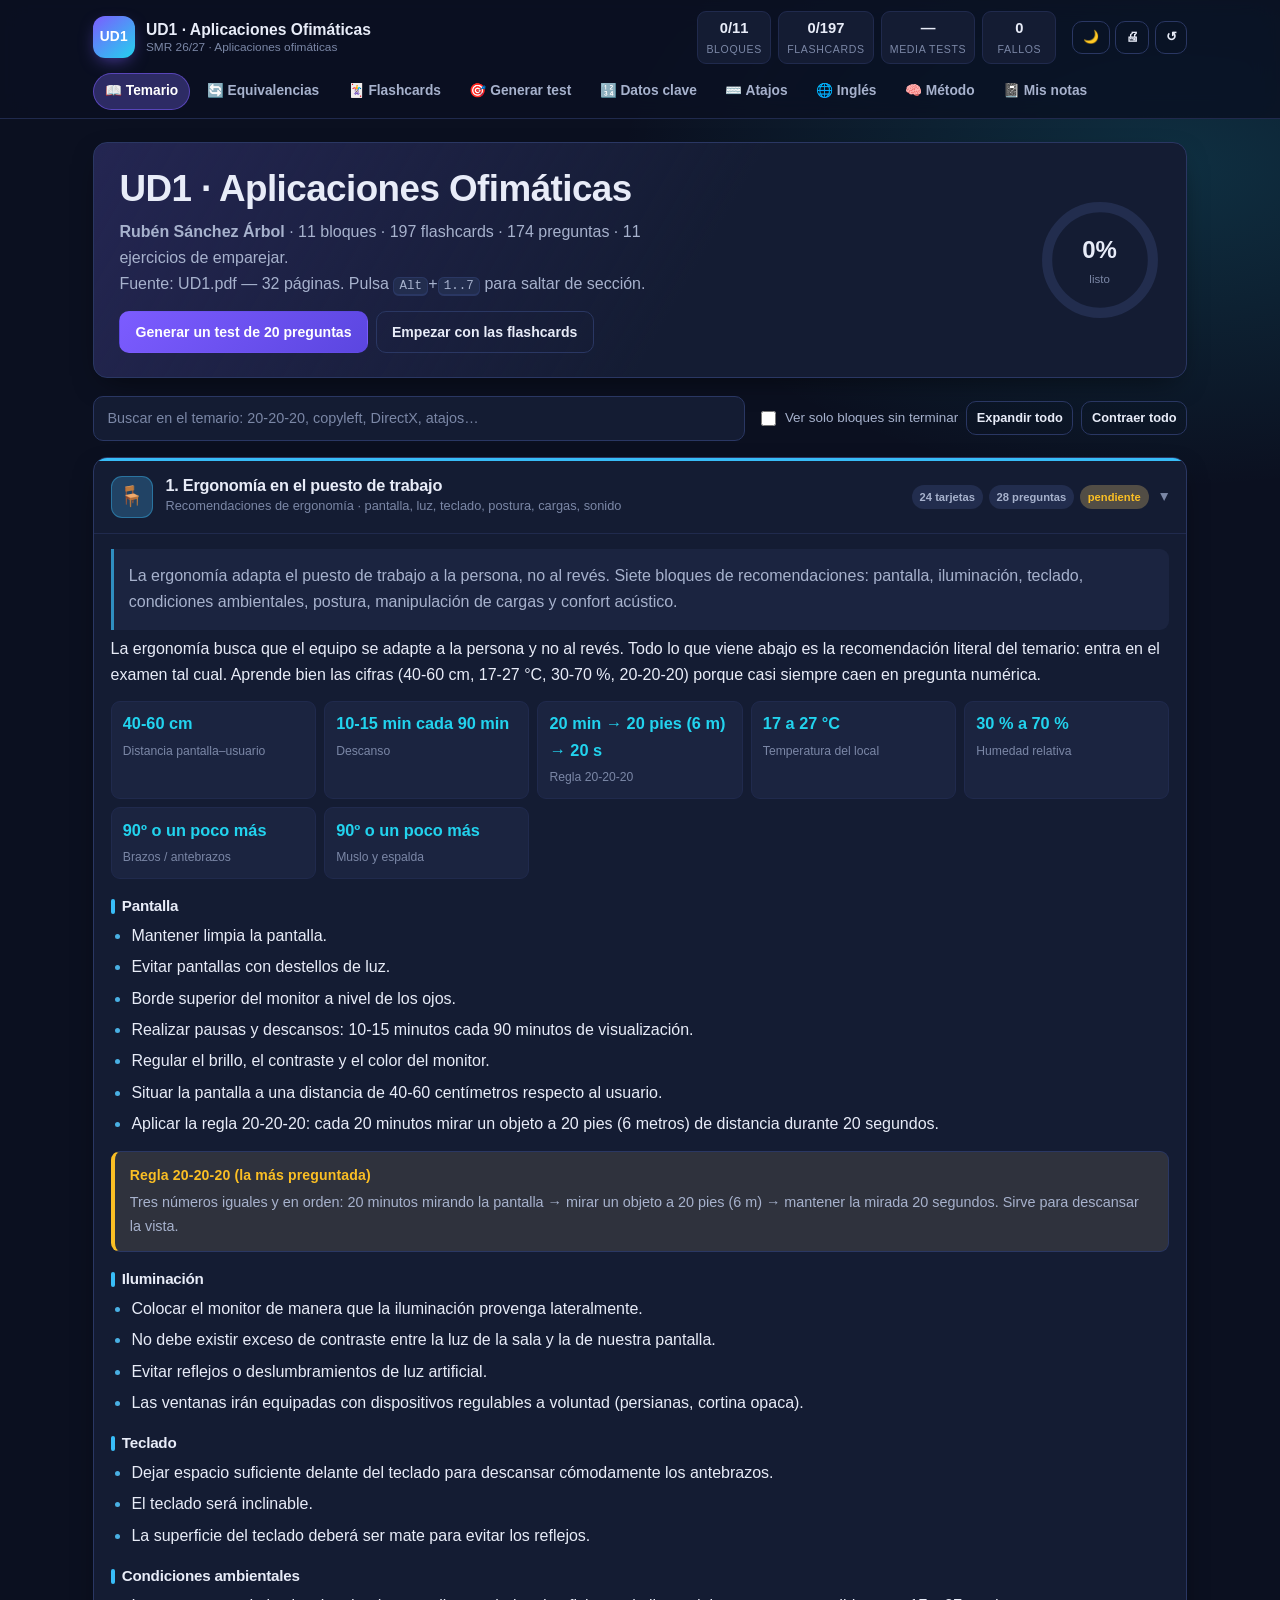
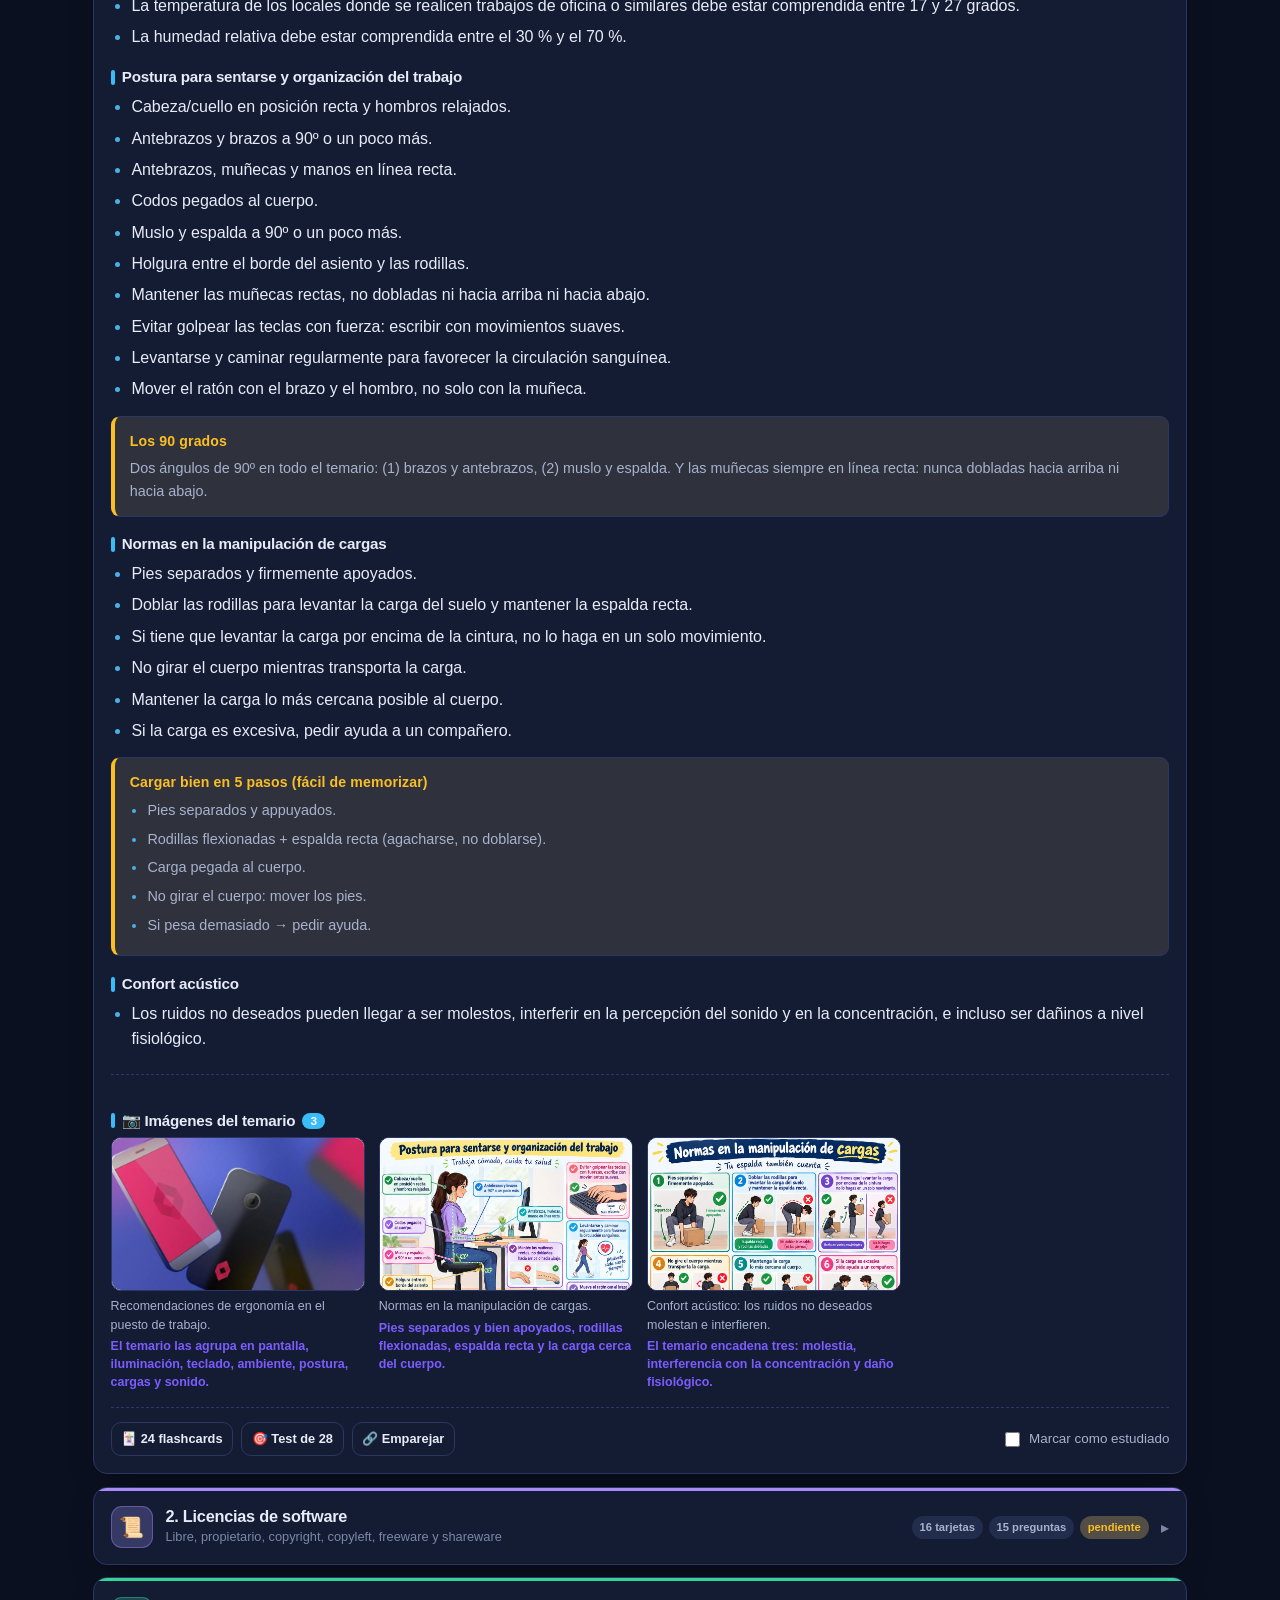
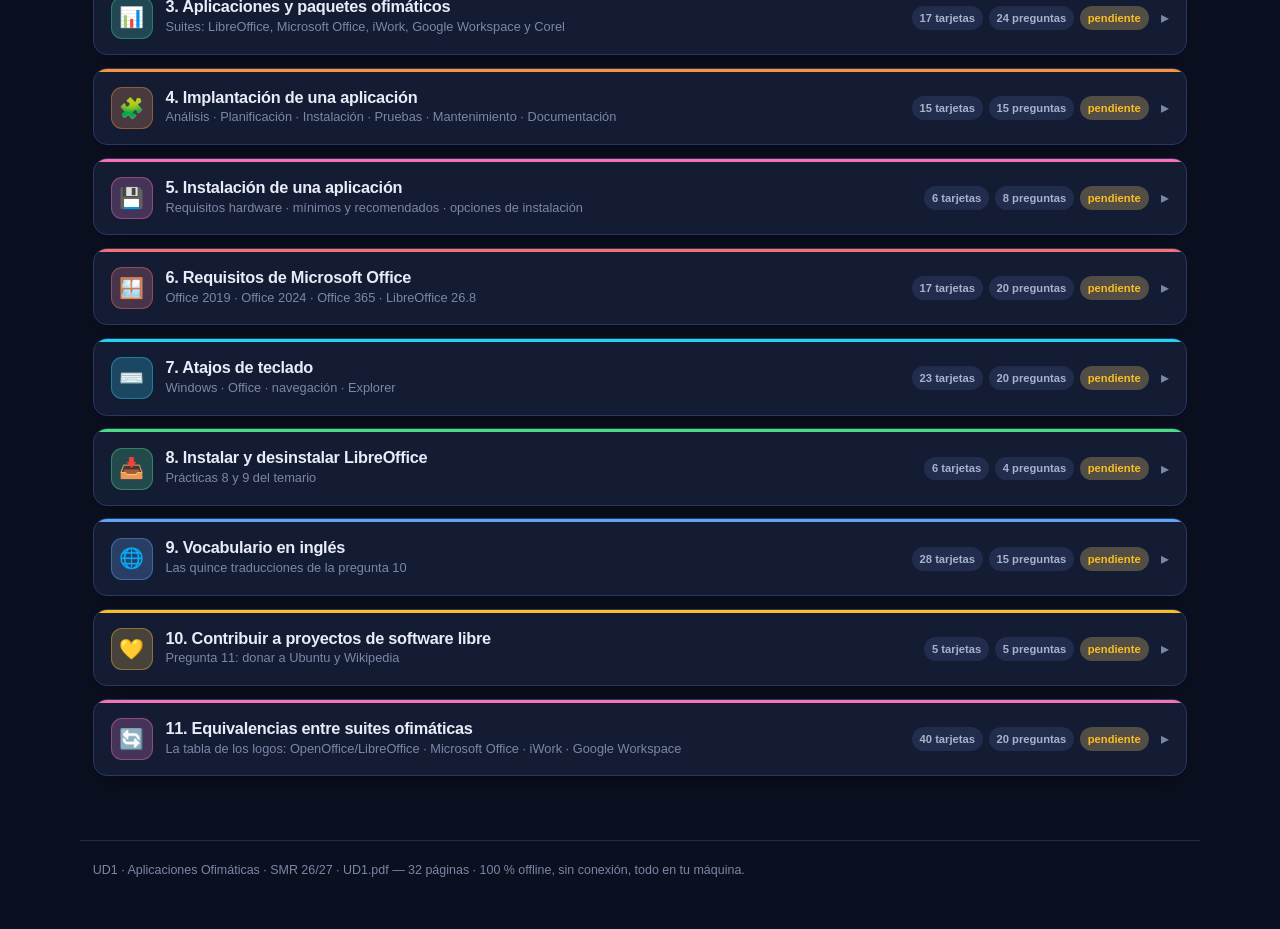
==== commit 370b745d: "Add files via upload" ====
--- a/index.html
+++ b/index.html
@@ -2,14 +2,1423 @@
 <html lang="es">
 <head>
 <meta charset="UTF-8">
-<meta name="viewport" content="width=device-width, initial-scale=1">
+<meta name="viewport" content="width=device-width, initial-scale=1, viewport-fit=cover">
 <meta name="color-scheme" content="dark light">
+<meta name="theme-color" content="#0b1020" media="(prefers-color-scheme: dark)">
+<meta name="theme-color" content="#f2f5fb" media="(prefers-color-scheme: light)">
+<meta name="mobile-web-app-capable" content="yes">
+<meta name="apple-mobile-web-app-capable" content="yes">
+<meta name="apple-mobile-web-app-status-bar-style" content="black-translucent">
+<meta name="apple-mobile-web-app-title" content="UD1 Estudio">
 <meta name="description" content="UD1 Aplicaciones Ofimáticas - temario resumido, flashcards y generador de tests para estudiar el examen.">
 <title>UD1 · Aplicaciones Ofimáticas — Estudio</title>
-<link rel="stylesheet" href="css/styles.css">
+<style>
+/* =====================================================================
+   UD1 · Aplicaciones Ofimáticas — hoja de estilo
+   Sin dependencias externas. Tema oscuro por defecto, claro opcional.
+   ===================================================================== */
+
+/* ----------------------------- TOKENS ----------------------------- */
+:root {
+  --bg: #0b1020;
+  --bg-2: #0f162b;
+  --surface: #141c33;
+  --surface-2: #1b2440;
+  --surface-3: #222d4e;
+  --line: #2a3763;
+  --line-soft: #202a4d;
+
+  --text: #e8ecf8;
+  --text-dim: #a7b2cd;
+  --text-mute: #7b87a6;
+
+  --accent: #7c5cff;
+  --accent-2: #22d3ee;
+  --ok: #34d399;
+  --warn: #fbbf24;
+  --err: #fb7185;
+  --info: #60a5fa;
+
+  --radius: 14px;
+  --radius-sm: 9px;
+  --shadow: 0 10px 30px -12px rgba(0, 0, 0, .65);
+  --shadow-lg: 0 26px 60px -22px rgba(0, 0, 0, .8);
+  --ring: 0 0 0 3px color-mix(in srgb, var(--accent) 40%, transparent);
+  --maxw: 1120px;
+  --font: -apple-system, BlinkMacSystemFont, "Segoe UI", Roboto, "Helvetica Neue", Arial, "Noto Sans", sans-serif;
+  --mono: ui-monospace, "Cascadia Mono", "Consolas", "SF Mono", Menlo, monospace;
+}
+
+html[data-tema="claro"] {
+  --bg: #f2f5fb;
+  --bg-2: #e9eefa;
+  --surface: #ffffff;
+  --surface-2: #f4f7fd;
+  --surface-3: #e8eefb;
+  --line: #d3ddF0;
+  --line-soft: #e2e9f7;
+  --text: #131a2c;
+  --text-dim: #45506b;
+  --text-mute: #6c789a;
+  --shadow: 0 10px 26px -14px rgba(19, 26, 44, .35);
+  --shadow-lg: 0 22px 50px -24px rgba(19, 26, 44, .4);
+}
+
+/* ----------------------------- BASE ----------------------------- */
+* { box-sizing: border-box; }
+
+html { scroll-behavior: smooth; }
+
+body {
+  margin: 0;
+  font-family: var(--font);
+  background:
+    radial-gradient(1100px 620px at 12% -10%, color-mix(in srgb, var(--accent) 22%, transparent), transparent 60%),
+    radial-gradient(900px 520px at 92% 4%, color-mix(in srgb, var(--accent-2) 16%, transparent), transparent 62%),
+    var(--bg);
+  color: var(--text);
+  line-height: 1.62;
+  -webkit-font-smoothing: antialiased;
+  min-height: 100vh;
+}
+
+h1, h2, h3, h4 { line-height: 1.22; margin: 0 0 .35em; letter-spacing: -.015em; }
+h1 { font-size: clamp(1.55rem, 3.2vw, 2.3rem); }
+h2 { font-size: clamp(1.25rem, 2.4vw, 1.6rem); }
+h3 { font-size: 1.06rem; }
+p { margin: 0 0 .8em; }
+small { font-size: .8rem; }
+
+a { color: var(--accent-2); }
+
+kbd {
+  font-family: var(--mono);
+  font-size: .78em;
+  background: var(--surface-3);
+  border: 1px solid var(--line);
+  border-bottom-width: 2px;
+  border-radius: 6px;
+  padding: .08em .42em;
+  color: var(--text-dim);
+  white-space: nowrap;
+}
+
+code { font-family: var(--mono); font-size: .92em; }
+
+.muted { color: var(--text-dim); }
+.empty { color: var(--text-mute); text-align: center; padding: 2.4rem 1rem; }
+
+::selection { background: color-mix(in srgb, var(--accent) 45%, transparent); }
+
+:focus-visible { outline: none; box-shadow: var(--ring); border-radius: 8px; }
+
+/* --------------------------- SCROLLBAR --------------------------- */
+* { scrollbar-width: thin; scrollbar-color: var(--surface-3) transparent; }
+*::-webkit-scrollbar { width: 10px; height: 10px; }
+*::-webkit-scrollbar-thumb { background: var(--surface-3); border-radius: 8px; border: 2px solid transparent; background-clip: padding-box; }
+*::-webkit-scrollbar-thumb:hover { background: var(--line); background-clip: padding-box; }
+
+/* ---------------------------- TOPBAR ---------------------------- */
+.topbar {
+  position: sticky;
+  top: 0;
+  z-index: 60;
+  background: color-mix(in srgb, var(--bg) 82%, transparent);
+  backdrop-filter: blur(14px) saturate(160%);
+  border-bottom: 1px solid var(--line-soft);
+}
+
+.topbar-inner {
+  max-width: var(--maxw);
+  margin: 0 auto;
+  padding: .7rem 1rem .55rem;
+  display: flex;
+  align-items: center;
+  gap: 1rem;
+  flex-wrap: wrap;
+}
+
+.brand { display: flex; align-items: center; gap: .7rem; margin-right: auto; }
+
+.brand-mark {
+  display: grid;
+  place-items: center;
+  width: 42px; height: 42px;
+  border-radius: 12px;
+  font-weight: 800;
+  font-size: .86rem;
+  letter-spacing: .02em;
+  background: linear-gradient(140deg, var(--accent), var(--accent-2));
+  color: #fff;
+  box-shadow: 0 6px 18px -6px color-mix(in srgb, var(--accent) 70%, transparent);
+}
+
+.brand-text { display: flex; flex-direction: column; line-height: 1.2; }
+.brand-text strong { font-size: .98rem; }
+.brand-text small { color: var(--text-mute); font-size: .74rem; }
+
+.stats { display: flex; gap: .45rem; flex-wrap: wrap; }
+
+.stat {
+  display: flex; flex-direction: column; align-items: center;
+  min-width: 74px;
+  padding: .3rem .5rem;
+  border-radius: var(--radius-sm);
+  background: var(--surface);
+  border: 1px solid var(--line-soft);
+}
+.stat-val { font-weight: 700; font-size: .92rem; font-variant-numeric: tabular-nums; }
+.stat-lab { font-size: .66rem; color: var(--text-mute); text-transform: uppercase; letter-spacing: .06em; }
+
+.topbar-actions { display: flex; gap: .35rem; }
+
+/* ----------------------------- TABS ----------------------------- */
+.tabs {
+  max-width: var(--maxw);
+  margin: 0 auto;
+  padding: 0 .75rem .5rem;
+  display: flex;
+  gap: .25rem;
+  overflow-x: auto;
+  scrollbar-width: none;
+}
+.tabs::-webkit-scrollbar { display: none; }
+
+.tab {
+  flex: 0 0 auto;
+  border: 1px solid transparent;
+  background: transparent;
+  color: var(--text-dim);
+  font: inherit;
+  font-size: .86rem;
+  font-weight: 600;
+  padding: .42rem .7rem;
+  border-radius: 999px;
+  cursor: pointer;
+  white-space: nowrap;
+  transition: background .16s, color .16s, border-color .16s;
+}
+.tab:hover { background: var(--surface-2); color: var(--text); }
+.tab.is-active {
+  background: color-mix(in srgb, var(--accent) 24%, var(--surface));
+  border-color: color-mix(in srgb, var(--accent) 55%, transparent);
+  color: #fff;
+}
+
+/* ----------------------------- WRAP ----------------------------- */
+.wrap { max-width: var(--maxw); margin: 0 auto; padding: 1.4rem 1rem 4rem; }
+
+.view { display: none; animation: fade .28s ease both; }
+.view.is-active { display: block; }
+
+@keyframes fade { from { opacity: 0; transform: translateY(6px); } to { opacity: 1; transform: none; } }
+
+/* ---------------------------- BUTTONS --------------------------- */
+.btn {
+  --b: var(--surface-2);
+  display: inline-flex; align-items: center; justify-content: center; gap: .4rem;
+  font: inherit; font-size: .88rem; font-weight: 650;
+  padding: .55rem .95rem;
+  border-radius: 10px;
+  border: 1px solid var(--line);
+  background: var(--b);
+  color: var(--text);
+  cursor: pointer;
+  text-decoration: none;
+  transition: transform .12s, filter .16s, background .16s, border-color .16s;
+}
+.btn:hover { filter: brightness(1.12); }
+.btn:active { transform: translateY(1px); }
+.btn:disabled { opacity: .45; cursor: not-allowed; transform: none; filter: none; }
+.btn-sm { padding: .34rem .6rem; font-size: .8rem; }
+.btn-lg { padding: .75rem 1.3rem; font-size: 1rem; width: 100%; }
+.btn-primary { background: linear-gradient(135deg, var(--accent), #5b46e0); border-color: transparent; color: #fff; }
+.btn-ghost { background: transparent; }
+.btn-ok { background: color-mix(in srgb, var(--ok) 24%, var(--surface)); border-color: color-mix(in srgb, var(--ok) 50%, transparent); }
+.btn-danger { background: color-mix(in srgb, var(--err) 22%, var(--surface)); border-color: color-mix(in srgb, var(--err) 50%, transparent); }
+
+.chips { display: flex; flex-wrap: wrap; gap: .4rem; }
+
+.chip {
+  font: inherit; font-size: .82rem; font-weight: 600;
+  padding: .36rem .7rem;
+  border-radius: 999px;
+  border: 1px solid var(--line);
+  background: var(--surface-2);
+  color: var(--text-dim);
+  cursor: pointer;
+  transition: all .15s;
+}
+.chip:hover { color: var(--text); border-color: color-mix(in srgb, var(--accent) 60%, var(--line)); }
+.chip.is-active {
+  background: color-mix(in srgb, var(--accent) 26%, var(--surface));
+  border-color: color-mix(in srgb, var(--accent) 70%, transparent);
+  color: #fff;
+}
+.chip small { display: block; font-size: .68rem; opacity: .75; font-weight: 500; }
+.chips-static .chip { cursor: default; }
+
+.check {
+  display: inline-flex; align-items: center; gap: .4rem;
+  font-size: .84rem; color: var(--text-dim); cursor: pointer; user-select: none;
+}
+.check input { width: 15px; height: 15px; accent-color: var(--accent); cursor: pointer; }
+
+.select {
+  font: inherit; font-size: .85rem; font-weight: 600;
+  padding: .45rem .6rem;
+  border-radius: 9px;
+  border: 1px solid var(--line);
+  background: var(--surface-2);
+  color: var(--text);
+  cursor: pointer;
+  max-width: 240px;
+}
+
+/* ----------------------------- HERO ----------------------------- */
+.hero {
+  display: flex; align-items: center; gap: 1.6rem; flex-wrap: wrap;
+  padding: 1.5rem 1.6rem;
+  border-radius: var(--radius);
+  border: 1px solid var(--line);
+  background:
+    linear-gradient(120deg, color-mix(in srgb, var(--accent) 15%, var(--surface)), transparent 55%),
+    var(--surface);
+  box-shadow: var(--shadow);
+  margin-bottom: 1.1rem;
+}
+.hero-main { flex: 1 1 340px; }
+.hero-main h1 { margin-bottom: .2em; }
+.hero-main p { color: var(--text-dim); max-width: 62ch; }
+.hero-actions { display: flex; gap: .5rem; flex-wrap: wrap; margin-top: .9rem; }
+
+.hero-ring { position: relative; width: 122px; height: 122px; flex: 0 0 auto; }
+.hero-ring svg { width: 100%; height: 100%; transform: rotate(-90deg); }
+.ring-bg { fill: none; stroke: var(--surface-3); stroke-width: 10; }
+.ring-fg {
+  fill: none; stroke: url(#g) var(--accent-2); stroke: var(--accent-2);
+  stroke-width: 10; stroke-linecap: round;
+  stroke-dasharray: 327; stroke-dashoffset: 327;
+  transition: stroke-dashoffset .6s cubic-bezier(.22, 1, .36, 1);
+}
+.ring-text { position: absolute; inset: 0; display: grid; place-content: center; text-align: center; }
+.ring-text strong { font-size: 1.5rem; font-variant-numeric: tabular-nums; }
+.ring-text small { color: var(--text-mute); font-size: .72rem; }
+
+/* --------------------------- TOOLBAR ---------------------------- */
+.toolbar {
+  display: flex; gap: .7rem; align-items: center; flex-wrap: wrap;
+  margin-bottom: 1rem;
+}
+.search { flex: 1 1 260px; }
+.search input {
+  width: 100%;
+  font: inherit; font-size: .9rem;
+  padding: .6rem .85rem;
+  border-radius: 10px;
+  border: 1px solid var(--line);
+  background: var(--surface);
+  color: var(--text);
+}
+.search input::placeholder { color: var(--text-mute); }
+.toolbar-right { display: flex; gap: .5rem; align-items: center; flex-wrap: wrap; }
+
+/* ---------------------------- BLOCKS ---------------------------- */
+.blocks { display: flex; flex-direction: column; gap: .8rem; }
+
+.block {
+  border: 1px solid var(--line);
+  border-radius: var(--radius);
+  background: var(--surface);
+  overflow: hidden;
+  box-shadow: var(--shadow);
+}
+.block::before {
+  content: "";
+  display: block; height: 3px;
+  background: var(--bcolor, var(--accent));
+}
+
+.block-head {
+  width: 100%;
+  display: flex; align-items: center; gap: .8rem;
+  padding: .95rem 1.05rem;
+  background: transparent;
+  border: 0;
+  color: inherit;
+  font: inherit;
+  text-align: left;
+  cursor: pointer;
+}
+.block-head:hover { background: var(--surface-2); }
+
+.block-ico {
+  width: 42px; height: 42px; flex: 0 0 auto;
+  display: grid; place-items: center;
+  font-size: 1.25rem;
+  border-radius: 11px;
+  background: color-mix(in srgb, var(--bcolor, var(--accent)) 20%, var(--surface-2));
+  border: 1px solid color-mix(in srgb, var(--bcolor, var(--accent)) 40%, transparent);
+}
+
+.block-titles { flex: 1 1 auto; min-width: 0; }
+.block-titles h3 { margin: 0; font-size: 1.02rem; }
+.block-titles p { margin: 0; font-size: .8rem; color: var(--text-mute); }
+
+.block-meta { display: flex; gap: .35rem; align-items: center; flex-wrap: wrap; justify-content: flex-end; }
+
+.pill {
+  font-size: .7rem; font-weight: 700;
+  padding: .18rem .5rem;
+  border-radius: 999px;
+  background: var(--surface-3);
+  color: var(--text-dim);
+  white-space: nowrap;
+}
+.pill-ok { background: color-mix(in srgb, var(--ok) 22%, var(--surface-3)); color: var(--ok); }
+.pill-warn { background: color-mix(in srgb, var(--warn) 22%, var(--surface-3)); color: var(--warn); }
+.pill-accent { background: color-mix(in srgb, var(--accent) 26%, var(--surface-3)); color: color-mix(in srgb, var(--accent) 55%, #fff); }
+
+.block-caret { color: var(--text-mute); transition: transform .2s; flex: 0 0 auto; }
+.block.is-open .block-caret { transform: rotate(90deg); }
+
+.block-body { display: none; padding: 0 1.05rem 1.1rem; border-top: 1px solid var(--line-soft); }
+.block.is-open .block-body { display: block; animation: fade .22s ease both; }
+
+.block-intro {
+  color: var(--text-dim);
+  padding: .9rem .95rem;
+  margin: .95rem 0 .4rem;
+  border-left: 3px solid color-mix(in srgb, var(--bcolor, var(--accent)) 70%, transparent);
+  border-radius: 0 var(--radius-sm) var(--radius-sm) 0;
+  background: var(--surface-2);
+}
+
+.block-body h4 {
+  margin: 1.15rem 0 .45rem;
+  font-size: .95rem;
+  color: var(--text);
+  display: flex; align-items: center; gap: .45rem;
+}
+.block-body h4::before {
+  content: "";
+  width: 4px; height: 15px; border-radius: 2px;
+  background: var(--bcolor, var(--accent));
+}
+
+.block-body ul, .block-body ol { margin: .3rem 0 .8rem; padding-left: 1.3rem; }
+.block-body li { margin-bottom: .34rem; }
+.block-body li::marker { color: color-mix(in srgb, var(--bcolor, var(--accent)) 75%, var(--text-mute)); }
+.block-body strong { color: color-mix(in srgb, var(--bcolor, var(--accent)) 40%, var(--text)); }
+
+/* callouts */
+.callout {
+  margin: .85rem 0;
+  padding: .8rem .95rem;
+  border-radius: var(--radius-sm);
+  border: 1px solid var(--line);
+  border-left-width: 4px;
+  background: var(--surface-2);
+}
+.callout h5 { margin: 0 0 .3em; font-size: .88rem; letter-spacing: .01em; }
+.callout p { margin: 0; color: var(--text-dim); font-size: .9rem; }
+.callout ul { margin: .3rem 0 0; padding-left: 1.1rem; }
+.callout li { font-size: .9rem; color: var(--text-dim); }
+
+.callout-clave { border-left-color: var(--info); background: color-mix(in srgb, var(--info) 9%, var(--surface-2)); }
+.callout-clave h5 { color: var(--info); }
+.callout-truco { border-left-color: var(--warn); background: color-mix(in srgb, var(--warn) 9%, var(--surface-2)); }
+.callout-truco h5 { color: var(--warn); }
+.callout-aviso { border-left-color: var(--err); background: color-mix(in srgb, var(--err) 9%, var(--surface-2)); }
+.callout-aviso h5 { color: var(--err); }
+.callout-examen { border-left-color: var(--ok); background: color-mix(in srgb, var(--ok) 9%, var(--surface-2)); }
+.callout-examen h5 { color: var(--ok); }
+
+/* datos (chips de cifras) */
+.datos-chips {
+  display: grid;
+  grid-template-columns: repeat(auto-fill, minmax(min(190px, 100%), 1fr));
+  gap: .5rem;
+  margin: .8rem 0 1rem;
+}
+.dato {
+  padding: .55rem .7rem;
+  border-radius: var(--radius-sm);
+  background: var(--surface-2);
+  border: 1px solid var(--line-soft);
+}
+.dato b { display: block; font-size: 1.02rem; font-variant-numeric: tabular-nums; color: var(--accent-2); }
+.dato span { font-size: .76rem; color: var(--text-mute); }
+
+/* tablas */
+.table-wrap {
+  overflow-x: auto;
+  margin: .8rem 0 1rem;
+  border: 1px solid var(--line);
+  border-radius: var(--radius-sm);
+  background: var(--surface-2);
+}
+table { width: 100%; border-collapse: collapse; font-size: .86rem; }
+caption {
+  caption-side: bottom;
+  padding: .55rem .75rem;
+  font-size: .76rem;
+  color: var(--text-mute);
+  text-align: left;
+  border-top: 1px solid var(--line-soft);
+}
+th, td { padding: .5rem .7rem; text-align: left; border-bottom: 1px solid var(--line-soft); vertical-align: top; }
+th { background: var(--surface-3); font-size: .78rem; text-transform: uppercase; letter-spacing: .04em; color: var(--text-dim); position: sticky; top: 0; }
+tbody tr:last-child td { border-bottom: 0; }
+tbody tr:hover td { background: color-mix(in srgb, var(--accent) 7%, transparent); }
+td strong { color: var(--text); }
+
+.block-foot {
+  display: flex; gap: .5rem; flex-wrap: wrap; align-items: center;
+  margin-top: 1rem;
+  padding-top: .9rem;
+  border-top: 1px dashed var(--line);
+}
+
+mark { background: color-mix(in srgb, var(--warn) 35%, transparent); color: inherit; border-radius: 3px; padding: 0 2px; }
+
+/* --------------------------- PANEL HEAD -------------------------- */
+.panel-head {
+  display: flex; align-items: flex-start; gap: 1rem; flex-wrap: wrap;
+  margin-bottom: 1.1rem;
+}
+.panel-head > div:first-child { flex: 1 1 320px; }
+.panel-head p { margin: .15rem 0 0; font-size: .86rem; }
+.panel-head-actions { display: flex; gap: .45rem; align-items: center; flex-wrap: wrap; }
+
+/* ---------------------- TABLA DE EQUIVALENCIAS --------------------- */
+.equiv-actions { display: flex; gap: .5rem; flex-wrap: wrap; margin-bottom: 1rem; }
+
+.equiv-wrap {
+  overflow-x: auto;
+  border: 1px solid var(--line);
+  border-radius: var(--radius);
+  background: var(--surface-2);
+}
+
+table.equiv {
+  width: 100%;
+  border-collapse: collapse;
+  min-width: 720px;
+}
+table.equiv th, table.equiv td {
+  border: 1px solid var(--line);
+  padding: .6rem .5rem;
+  vertical-align: top;
+  text-align: center;
+}
+table.equiv thead th {
+  background: var(--surface-3);
+  position: sticky; top: 0; z-index: 1;
+}
+.equiv-suite img { display: block; margin: 0 auto .3rem; height: 30px; width: auto; }
+.equiv-suite span { display: block; font-size: .8rem; color: var(--text-dim); }
+.equiv-fn {
+  text-align: left;
+  min-width: 132px;
+  font-size: .88rem;
+  background: var(--surface-3);
+  position: sticky; left: 0; z-index: 2;
+}
+
+.equiv-celda { display: flex; flex-direction: column; align-items: center; gap: .3rem; }
+.equiv-logo {
+  height: 56px; width: 56px;
+  object-fit: contain;
+  filter: drop-shadow(0 1px 2px rgba(0, 0, 0, .18));
+}
+.equiv-cap { display: block; }
+.equiv-nombre { display: block; font-size: .85rem; line-height: 1.2; }
+.equiv-sub { display: block; font-size: .74rem; color: var(--text-mute); }
+.equiv-guion {
+  display: inline-block;
+  min-width: 3.2rem;
+  font-size: 1.4rem;
+  font-weight: 700;
+  color: var(--warn);
+  line-height: 1.4rem;
+}
+.equiv-vacio { color: var(--text-mute); font-size: 1.1rem; }
+
+#equivNota { margin-top: 1rem; }
+#equivNota:empty { display: none; }
+
+/* --------------------------- MÉTODO ------------------------------- */
+.metodo-grid {
+  display: grid;
+  grid-template-columns: repeat(auto-fill, minmax(min(300px, 100%), 1fr));
+  gap: .8rem;
+  margin-bottom: 1.6rem;
+}
+.metodo-card {
+  position: relative;
+  border: 1px solid var(--line);
+  border-radius: var(--radius);
+  background: var(--surface-2);
+  padding: .9rem 1rem 1rem;
+}
+.metodo-n {
+  position: absolute; top: .7rem; right: .9rem;
+  font-size: 1.5rem; font-weight: 800;
+  color: color-mix(in srgb, var(--accent) 30%, var(--surface-3));
+  line-height: 1;
+}
+.metodo-card h4 { margin: 0 0 .4rem; font-size: .98rem; padding-right: 2rem; }
+.metodo-card p { margin: 0 0 .5rem; font-size: .88rem; color: var(--text-dim); }
+.metodo-mal {
+  border-left: 3px solid var(--err);
+  padding-left: .55rem;
+  color: var(--text-mute) !important;
+}
+.metodo-hoy {
+  border-left: 3px solid var(--ok);
+  padding-left: .55rem;
+  margin-bottom: 0 !important;
+}
+.metodo-hoy b { color: var(--ok); }
+.metodo-mal b { color: var(--err); }
+
+.metodo-h { margin: 0 0 .7rem; font-size: 1.05rem; }
+.metodo-hoy { display: grid; gap: .5rem; }
+.metodo-todo {
+  display: flex; gap: .65rem; align-items: flex-start;
+  border: 1px solid var(--line);
+  border-radius: var(--radius);
+  background: var(--surface-2);
+  padding: .7rem .8rem;
+  cursor: pointer;
+}
+.metodo-todo:hover { border-color: var(--accent); }
+.metodo-todo input { margin-top: .25rem; flex: 0 0 auto; width: 17px; height: 17px; accent-color: var(--accent); }
+.metodo-todo b { display: block; font-size: .93rem; }
+.metodo-todo small { display: block; font-size: .84rem; color: var(--text-dim); margin-top: .15rem; }
+.metodo-todo input:checked + span { opacity: .5; }
+.metodo-todo input:checked + span b { text-decoration: line-through; }
+
+.is-flash-hl { animation: highlight-bloque 1.6s ease; }
+@keyframes highlight-bloque {
+  0%, 100% { box-shadow: 0 0 0 0 transparent; }
+  30% { box-shadow: 0 0 0 3px var(--accent); }
+}
+
+/* --------------------------- FLASHCARDS ------------------------- */
+.flash-wrap {
+  max-width: 700px;
+  margin: 0 auto;
+  text-align: center;
+}
+
+.flash-progress { display: flex; align-items: center; gap: .7rem; margin-bottom: 1rem; }
+.flash-progress .bar { flex: 1; }
+.flash-progress small { color: var(--text-mute); font-variant-numeric: tabular-nums; }
+
+.bar { height: 7px; border-radius: 999px; background: var(--surface-3); overflow: hidden; }
+.bar span { display: block; height: 100%; width: 0; border-radius: 999px; background: linear-gradient(90deg, var(--accent), var(--accent-2)); transition: width .3s; }
+
+.flash-card {
+  position: relative;
+  height: 290px;
+  margin-bottom: 1.1rem;
+  perspective: 1400px;
+  cursor: pointer;
+  outline: none;
+}
+.flash-card:focus-visible { box-shadow: var(--ring); }
+
+.flash-face {
+  position: absolute; inset: 0;
+  display: flex; flex-direction: column; align-items: center; justify-content: center; gap: .7rem;
+  padding: 1.6rem 1.8rem;
+  border-radius: 18px;
+  border: 1px solid var(--line);
+  background:
+    linear-gradient(150deg, color-mix(in srgb, var(--accent) 14%, var(--surface)), var(--surface) 60%);
+  box-shadow: var(--shadow-lg);
+  backface-visibility: hidden;
+  transition: transform .5s cubic-bezier(.22, 1, .36, 1), opacity .3s;
+  overflow: auto;
+}
+.flash-back { transform: rotateY(180deg); background: linear-gradient(150deg, color-mix(in srgb, var(--ok) 14%, var(--surface)), var(--surface) 60%); }
+.flash-card.is-flipped .flash-front { transform: rotateY(-180deg); opacity: 0; }
+.flash-card.is-flipped .flash-back { transform: rotateY(0); }
+
+.flash-tag {
+  font-size: .68rem; font-weight: 800; letter-spacing: .1em; text-transform: uppercase;
+  color: var(--accent-2);
+}
+.flash-q { font-size: 1.22rem; font-weight: 650; margin: 0; line-height: 1.4; }
+.flash-a { font-size: 1.1rem; margin: 0; line-height: 1.55; }
+.flash-hint { font-size: .74rem; color: var(--text-mute); }
+
+.flash-actions { display: flex; gap: .55rem; justify-content: center; flex-wrap: wrap; }
+
+.flash-done {
+  padding: 2rem 1.4rem;
+  border-radius: var(--radius);
+  border: 1px solid var(--line);
+  background: var(--surface);
+  margin-top: 1rem;
+}
+.flash-done .flash-actions { margin-top: 1rem; }
+
+/* ---------------------------- TEST SETUP ------------------------ */
+.setup-grid {
+  display: grid;
+  grid-template-columns: repeat(auto-fit, minmax(min(260px, 100%), 1fr));
+  gap: .8rem;
+  margin-bottom: 1.4rem;
+}
+.setup-card {
+  padding: 1rem 1.1rem;
+  border-radius: var(--radius);
+  border: 1px solid var(--line);
+  background: var(--surface);
+  box-shadow: var(--shadow);
+}
+.setup-card h3 { font-size: .8rem; text-transform: uppercase; letter-spacing: .08em; color: var(--text-mute); margin-bottom: .6rem; }
+.setup-card h3:not(:first-child) { margin-top: 1.1rem; }
+.setup-go { display: flex; flex-direction: column; }
+.checks { display: flex; flex-direction: column; gap: .45rem; }
+
+.history { padding: 1rem 1.1rem; border-radius: var(--radius); border: 1px solid var(--line); background: var(--surface); }
+.history h3 { font-size: .8rem; text-transform: uppercase; letter-spacing: .08em; color: var(--text-mute); }
+.history-list { display: flex; flex-direction: column; gap: .35rem; margin-bottom: .7rem; }
+.history-item {
+  display: flex; align-items: center; gap: .7rem;
+  padding: .45rem .6rem;
+  border-radius: var(--radius-sm);
+  background: var(--surface-2);
+  font-size: .84rem;
+}
+.history-item b { font-variant-numeric: tabular-nums; }
+.history-item .h-date { color: var(--text-mute); font-size: .76rem; margin-left: auto; }
+.hist-bar { flex: 0 0 110px; height: 7px; border-radius: 999px; background: var(--surface-3); overflow: hidden; }
+.hist-bar span { display: block; height: 100%; }
+.pill-list { display: flex; gap: .25rem; flex-wrap: wrap; }
+
+/* ----------------------------- TEST RUN ------------------------- */
+.run-top {
+  display: flex; align-items: center; gap: 1rem; flex-wrap: wrap;
+  margin-bottom: .6rem;
+}
+.run-q { font-size: .9rem; color: var(--text-dim); }
+.run-q strong { color: var(--text); font-size: 1.05rem; font-variant-numeric: tabular-nums; }
+.run-block {
+  margin-left: .5rem;
+  font-size: .74rem;
+  font-weight: 700;
+  padding: .16rem .55rem;
+  border-radius: 999px;
+  background: var(--surface-3);
+  color: var(--text-dim);
+}
+.run-right { margin-left: auto; display: flex; align-items: center; gap: .6rem; }
+
+.timer {
+  min-width: 46px;
+  text-align: center;
+  font-variant-numeric: tabular-nums;
+  font-weight: 800;
+  font-size: 1.02rem;
+  padding: .3rem .55rem;
+  border-radius: 9px;
+  background: var(--surface-2);
+  border: 1px solid var(--line);
+}
+.timer.is-low { color: var(--err); border-color: color-mix(in srgb, var(--err) 60%, transparent); animation: pulse 1s infinite; }
+@keyframes pulse { 50% { opacity: .5; } }
+
+#runBody { margin-top: 1rem; }
+
+.q-preg {
+  font-size: 1.12rem;
+  font-weight: 650;
+  margin-bottom: 1rem;
+  line-height: 1.45;
+}
+.q-preg .q-num { color: var(--text-mute); font-size: .8rem; display: block; margin-bottom: .2rem; letter-spacing: .06em; text-transform: uppercase; }
+
+.opts { display: flex; flex-direction: column; gap: .5rem; }
+.opt {
+  display: flex; align-items: center; gap: .75rem;
+  padding: .72rem .9rem;
+  border-radius: 11px;
+  border: 1px solid var(--line);
+  background: var(--surface);
+  font: inherit;
+  font-size: .93rem;
+  color: var(--text);
+  text-align: left;
+  cursor: pointer;
+  transition: border-color .15s, background .15s, transform .1s;
+}
+.opt:hover:not(:disabled) { border-color: color-mix(in srgb, var(--accent) 60%, var(--line)); background: var(--surface-2); }
+.opt:active:not(:disabled) { transform: translateY(1px); }
+.opt:disabled { cursor: default; }
+.opt .key {
+  flex: 0 0 auto;
+  width: 27px; height: 27px;
+  display: grid; place-items: center;
+  border-radius: 7px;
+  background: var(--surface-3);
+  font-family: var(--mono);
+  font-size: .78rem;
+  font-weight: 700;
+  color: var(--text-dim);
+}
+.opt.is-sel { border-color: var(--accent); background: color-mix(in srgb, var(--accent) 16%, var(--surface)); }
+.opt.is-sel .key { background: var(--accent); color: #fff; }
+.opt.is-ok { border-color: var(--ok); background: color-mix(in srgb, var(--ok) 17%, var(--surface)); }
+.opt.is-ok .key { background: var(--ok); color: #06251a; }
+.opt.is-bad { border-color: var(--err); background: color-mix(in srgb, var(--err) 15%, var(--surface)); }
+.opt.is-bad .key { background: var(--err); color: #3d0713; }
+.opt-mark { margin-left: auto; font-weight: 800; }
+
+.explain {
+  margin-top: .8rem;
+  padding: .7rem .9rem;
+  border-radius: 10px;
+  border: 1px dashed var(--line);
+  background: var(--surface-2);
+  font-size: .88rem;
+  color: var(--text-dim);
+}
+.explain b { color: var(--text); }
+
+.run-nav {
+  display: flex; align-items: center; gap: .8rem;
+  margin-top: 1.2rem;
+  padding-top: 1rem;
+  border-top: 1px solid var(--line-soft);
+}
+.run-nav .btn-primary { margin-left: auto; }
+.run-nav span { font-size: .8rem; }
+
+/* matching */
+.match-grid { display: grid; grid-template-columns: repeat(auto-fit, minmax(min(230px, 100%), 1fr)); gap: .6rem; }
+.match-col h4 { margin: 0 0 .45rem; font-size: .82rem; text-transform: uppercase; letter-spacing: .06em; color: var(--text-mute); }
+.match-item {
+  width: 100%;
+  text-align: left;
+  padding: .55rem .7rem;
+  margin-bottom: .35rem;
+  border-radius: 9px;
+  border: 1px solid var(--line);
+  background: var(--surface);
+  color: var(--text);
+  font: inherit;
+  font-size: .87rem;
+  cursor: pointer;
+  transition: all .15s;
+}
+.match-item:hover:not(:disabled) { border-color: color-mix(in srgb, var(--accent) 60%, var(--line)); }
+.match-item.is-sel { border-color: var(--accent); background: color-mix(in srgb, var(--accent) 18%, var(--surface)); }
+.match-item.is-ok { border-color: var(--ok); background: color-mix(in srgb, var(--ok) 18%, var(--surface)); opacity: .75; cursor: default; }
+.match-item.is-bad { border-color: var(--err); background: color-mix(in srgb, var(--err) 16%, var(--surface)); }
+.match-item:disabled { cursor: default; }
+.match-item.done { pointer-events: none; opacity: .45; text-decoration: line-through; }
+
+/* ---------------------------- RESULT ---------------------------- */
+.result {
+  padding: 1.8rem 1.4rem;
+  border-radius: var(--radius);
+  border: 1px solid var(--line);
+  background: var(--surface);
+  text-align: center;
+  box-shadow: var(--shadow);
+  margin-bottom: 1.2rem;
+}
+.result .nota { font-size: 3.1rem; font-weight: 850; line-height: 1; font-variant-numeric: tabular-nums; }
+.result .nota.ok { color: var(--ok); }
+.result .nota.mid { color: var(--warn); }
+.result .nota.bad { color: var(--err); }
+.result .veredicto { font-size: 1.1rem; font-weight: 700; margin: .4rem 0 .2rem; }
+.result .meta { color: var(--text-mute); font-size: .84rem; }
+.result .gaps { display: flex; gap: .4rem; justify-content: center; flex-wrap: wrap; margin-top: .9rem; }
+.result .btn { margin-top: 1.2rem; }
+
+.review-item {
+  padding: .8rem .95rem;
+  border-radius: var(--radius-sm);
+  border: 1px solid var(--line);
+  background: var(--surface);
+  margin-bottom: .6rem;
+  border-left-width: 4px;
+}
+.review-item.ok { border-left-color: var(--ok); }
+.review-item.bad { border-left-color: var(--err); }
+.review-q { font-weight: 650; font-size: .92rem; margin-bottom: .3rem; }
+.review-a { font-size: .85rem; color: var(--text-dim); }
+.review-a b { color: var(--ok); }
+.review-a .mal { color: var(--err); }
+.review-e { font-size: .82rem; color: var(--text-mute); margin-top: .3rem; font-style: italic; }
+
+/* -------------------------- DATOS GRID -------------------------- */
+.datos-grid {
+  display: grid;
+  grid-template-columns: repeat(auto-fill, minmax(min(240px, 100%), 1fr));
+  gap: .6rem;
+}
+.datos-card {
+  padding: .8rem .9rem;
+  border-radius: var(--radius-sm);
+  border: 1px solid var(--line);
+  background: var(--surface);
+  box-shadow: var(--shadow);
+}
+.datos-card b { display: block; font-size: 1.25rem; color: var(--accent-2); font-variant-numeric: tabular-nums; line-height: 1.2; }
+.datos-card b small { font-size: .6em; color: var(--text-mute); margin-left: .25rem; }
+.datos-card p { margin: .35rem 0 .5rem; font-size: .85rem; color: var(--text-dim); }
+
+.opts-ctx { display: grid; gap: .4rem; }
+.opt-ctx {
+  text-align: left;
+  padding: .55rem .75rem;
+  border-radius: 9px;
+  border: 1px solid var(--line);
+  background: var(--surface-2);
+  color: var(--text);
+  font: inherit; font-size: .87rem;
+  cursor: pointer;
+}
+.opt-ctx:hover { border-color: color-mix(in srgb, var(--accent) 60%, var(--line)); }
+.opt-ctx.is-ok { border-color: var(--ok); background: color-mix(in srgb, var(--ok) 18%, var(--surface)); }
+.opt-ctx.is-bad { border-color: var(--err); background: color-mix(in srgb, var(--err) 16%, var(--surface)); }
+
+/* ------------------------------ NOTAS --------------------------- */
+.notas {
+  width: 100%;
+  min-height: 340px;
+  resize: vertical;
+  font: inherit;
+  font-size: .92rem;
+  line-height: 1.65;
+  padding: 1rem 1.1rem;
+  border-radius: var(--radius);
+  border: 1px solid var(--line);
+  background: var(--surface);
+  color: var(--text);
+}
+.notas::placeholder { color: var(--text-mute); }
+.atajos-rapidas { margin-top: 1.2rem; }
+.atajos-rapidas h3 { font-size: .8rem; text-transform: uppercase; letter-spacing: .08em; color: var(--text-mute); }
+.atajos-rapidas .chip { font-family: var(--mono); }
+
+/* ------------------------------ FOOT ---------------------------- */
+.foot {
+  max-width: var(--maxw);
+  margin: 0 auto;
+  padding: 1.2rem 1rem 2.4rem;
+  color: var(--text-mute);
+  font-size: .78rem;
+  border-top: 1px solid var(--line-soft);
+}
+
+.to-top {
+  position: fixed;
+  right: 1rem; bottom: 1rem;
+  width: 42px; height: 42px;
+  border-radius: 50%;
+  border: 1px solid var(--line);
+  background: var(--surface-2);
+  color: var(--text);
+  font-size: 1.1rem;
+  cursor: pointer;
+  box-shadow: var(--shadow);
+  z-index: 50;
+}
+.to-top:hover { filter: brightness(1.15); }
+
+/* ---------------------------- RESPONSIVE ------------------------ */
+@media (max-width: 820px) {
+  .stats { order: 3; width: 100%; }
+  .stat { flex: 1 1 0; min-width: 0; }
+  .flash-card { height: 320px; }
+}
+
+@media (max-width: 560px) {
+  .wrap { padding: 1rem .75rem 3rem; }
+  .topbar-inner { padding: .6rem .75rem .45rem; }
+  .brand-text small { display: none; }
+  .hero { padding: 1.1rem 1rem; gap: 1rem; }
+  .hero-ring { width: 92px; height: 92px; margin: 0 auto; }
+  .flash-card { height: 350px; padding: 0; }
+  .flash-face { padding: 1.2rem 1.1rem; }
+  .flash-q { font-size: 1.05rem; }
+  .flash-a { font-size: .98rem; }
+  .result .nota { font-size: 2.5rem; }
+  .run-nav { flex-wrap: wrap; }
+  .run-nav .btn-primary { margin-left: 0; width: 100%; }
+}
+
+/* ------------------------------ PRINT --------------------------- */
+@media print {
+  body { background: #fff; color: #000; }
+  .topbar, .to-top, .tabs, .btn, .block-caret, .block-foot, .hero-actions, .panel-head-actions, .foot, .toolbar { display: none !important; }
+  .block { break-inside: avoid; border-color: #ccc; box-shadow: none; }
+  .block-body { display: block !important; }
+  .wrap { max-width: none; padding: 0; }
+  .callout { border-color: #999; background: #f6f6f6; }
+  th { background: #eee; position: static; }
+}
+
+@media (prefers-reduced-motion: reduce) {
+  *, *::before, *::after { animation-duration: .01ms !important; transition-duration: .01ms !important; }
+  html { scroll-behavior: auto; }
+}
+/* ==========================================================================
+   13. GALERIA DE IMAGENES DEL TEMARIO + VISOR AMPLIADO
+   Los recortes del PDF se muestran al final de cada bloque y se pulsan
+   para verlos en grande, porque hay esquemas con letra muy pequena.
+   ========================================================================== */
+.galeria {
+  margin: 22px 0 6px;
+  padding-top: 18px;
+  border-top: 1px dashed var(--line);
+}
+.galeria-tit {
+  display: flex;
+  align-items: center;
+  gap: 8px;
+  margin: 0 0 12px;
+  font-size: .96rem;
+  color: var(--text-dim);
+}
+.galeria-n {
+  padding: 1px 8px;
+  border-radius: 999px;
+  background: var(--bcolor, var(--accent));
+  color: #fff;
+  font-size: .74rem;
+  font-weight: 700;
+}
+.galeria-grid {
+  display: grid;
+  grid-template-columns: repeat(auto-fill, minmax(min(210px, 100%), 1fr));
+  gap: 14px;
+}
+.fig { margin: 0; }
+.fig-btn {
+  display: block;
+  position: relative;
+  width: 100%;
+  padding: 0;
+  border: 1px solid var(--line);
+  border-radius: 10px;
+  overflow: hidden;
+  background: #fff;
+  cursor: zoom-in;
+  transition: transform .15s ease, box-shadow .15s ease, border-color .15s ease;
+}
+.fig-btn img {
+  display: block;
+  width: 100%;
+  height: 152px;
+  object-fit: cover;
+  object-position: top center;
+}
+.fig-lupa {
+  position: absolute;
+  right: 6px;
+  bottom: 6px;
+  padding: 3px 8px;
+  border-radius: 999px;
+  background: rgba(15, 20, 32, .82);
+  color: #fff;
+  font-size: .7rem;
+  opacity: 0;
+  transition: opacity .15s ease;
+}
+.fig-btn:hover,
+.fig-btn:focus-visible { transform: translateY(-2px); box-shadow: 0 6px 18px rgba(15, 20, 32, .16); border-color: var(--bcolor, var(--accent)); }
+.fig-btn:hover .fig-lupa,
+.fig-btn:focus-visible .fig-lupa { opacity: 1; }
+figcaption {
+  margin-top: 6px;
+  font-size: .78rem;
+  line-height: 1.45;
+  color: var(--text-dim);
+}
+.fig-nota {
+  display: block;
+  margin-top: 3px;
+  color: var(--accent);
+  font-weight: 600;
+}
+
+/* visor */
+.zoom {
+  position: fixed;
+  inset: 0;
+  z-index: 90;
+  display: flex;
+  align-items: center;
+  justify-content: center;
+  padding: 26px;
+  background: rgba(10, 14, 24, .92);
+  backdrop-filter: blur(3px);
+}
+.zoom[hidden] { display: none; }
+.zoom-box {
+  max-width: min(1200px, 94vw);
+  max-height: 90vh;
+  text-align: center;
+}
+.zoom-box img {
+  max-width: 100%;
+  max-height: 78vh;
+  border-radius: 8px;
+  box-shadow: 0 20px 60px rgba(0, 0, 0, .6);
+  background: #fff;
+}
+.zoom-pie {
+  margin: 12px auto 0;
+  max-width: 60ch;
+  color: #e7ecf5;
+  font-size: .9rem;
+  line-height: 1.5;
+}
+.zoom-nota {
+  display: block;
+  margin-top: 4px;
+  color: #9fd0ff;
+  font-weight: 600;
+}
+.zoom-cerrar {
+  position: absolute;
+  top: 16px;
+  right: 18px;
+  width: 40px;
+  height: 40px;
+  border: 0;
+  border-radius: 50%;
+  background: rgba(255, 255, 255, .14);
+  color: #fff;
+  font-size: 1.1rem;
+  cursor: pointer;
+}
+.zoom-cerrar:hover,
+.zoom-cerrar:focus-visible { background: rgba(255, 255, 255, .28); }
+
+@media print {
+  .galeria { display: none; }
+}
+@media (max-width: 620px) {
+  .galeria-grid { grid-template-columns: repeat(auto-fill, minmax(min(150px, 100%), 1fr)); }
+  .fig-btn img { height: 118px; }
+}
+
+/* ==========================================================================
+   14. TRAMPAS DE LAS PREGUNTAS
+   Cada distractor lleva escrito por que resultaba creible. Al fallar se
+   ve el por que, que es la parte que de verdad se estudia.
+   ========================================================================== */
+.trampa {
+  margin: 8px 0 0;
+  padding: 10px 13px;
+  border-left: 3px solid var(--accent);
+  border-radius: 0 8px 8px 0;
+  background: color-mix(in srgb, var(--accent) 8%, transparent);
+  font-size: .87rem;
+  line-height: 1.55;
+  color: var(--text-dim);
+}
+.trampa b { color: var(--text); }
+.trampa ul { margin: 5px 0 0; padding-left: 20px; }
+.trampa li { margin: 3px 0; }
+.trampa-fallada {
+  border-left-color: #e5484d;
+  background: color-mix(in srgb, #e5484d 9%, transparent);
+}
+.trampa-fallada b { color: #e5484d; }
+
+@media print {
+  .trampa { display: none; }
+}
+
+/* ==========================================================================
+   15. MOVIL
+   Todo lo que se declara aqui es para pantallas estrechas: la version de
+   escritorio ya queda bien con lo de arriba. Las reglas van en cascada de
+   mas ancho a mas estrecho, y ninguna depende de un ancho exacto.
+   ========================================================================== */
+
+/* --- base que afecta a todos: que el movil no deforme el texto --------- */
+html {
+  -webkit-text-size-adjust: 100%;
+  text-size-adjust: 100%;
+  scroll-padding-top: 74px;
+}
+
+body {
+  /* sin esto, Safari agranda los <small> y descuadra las tablas */
+  -webkit-text-size-adjust: 100%;
+}
+
+/* --- como maximo 900px: tablet y movil --------------------------------- */
+@media (max-width: 900px) {
+  /* La cabecera se deshace como caja para que los tabs pegajosos dependan del
+     documento y no de un padre corto: si no, se irian de pantalla al scroll. */
+  .topbar {
+    display: contents;
+  }
+  .tabs {
+    position: sticky;
+    top: 0;
+    z-index: 60;
+    background: color-mix(in srgb, var(--bg) 94%, transparent);
+    backdrop-filter: blur(12px) saturate(160%);
+    border-bottom: 1px solid var(--line-soft);
+    padding-bottom: .45rem;
+    scroll-snap-type: x proximity;
+    -webkit-overflow-scrolling: touch;
+    scrollbar-width: none;
+    /* el degradado delata que hay mas pestanas a los lados */
+    mask-image: linear-gradient(90deg, transparent 0, #000 16px, #000 calc(100% - 22px), transparent 100%);
+  }
+  .tabs::-webkit-scrollbar { display: none; }
+  .tab { scroll-snap-align: center; }
+
+  .topbar-inner { padding-bottom: .5rem; }
+
+  /* stats: cuatro cajas en fila, sin ocupar 80px de alto */
+  .stats { order: 3; width: 100%; gap: .3rem; }
+  .stat { flex: 1 1 0; min-width: 0; padding: .28rem .3rem; }
+  .stat-val { font-size: .95rem; }
+  .stat-lab { font-size: .7rem; letter-spacing: .04em; }
+
+  /* botones y chips con alto de dedo */
+  .btn { min-height: 42px; padding: .55rem 1rem; }
+  .btn-sm { min-height: 38px; }
+  .topbar-actions .btn { min-width: 44px; min-height: 40px; padding: .4rem .55rem; }
+
+  .chip { min-height: 36px; padding: .4rem .8rem; }
+  .check { min-height: 36px; }
+  .check input { width: 18px; height: 18px; }
+
+  /* iOS hace zoom al enfocar un input con letra pequena y ya no vuelve */
+  .search input, .select, .notas, input[type="text"], input[type="search"] {
+    font-size: 16px;
+  }
+  .search input { padding: .7rem .9rem; }
+
+  .block-head { padding: .8rem .9rem; gap: .65rem; }
+  .block-body { padding: .9rem; }
+  .to-top { width: 48px; height: 48px; right: max(.8rem, env(safe-area-inset-right)); bottom: max(.8rem, env(safe-area-inset-bottom)); }
+
+  /* el visor en movil: que se pueda cerrar y leer el pie sin cortar */
+  .zoom { padding: 10px; align-items: flex-start; overflow: auto; }
+  .zoom-box { max-width: 100%; }
+  .zoom-box img { max-height: 58vh; }
+  .zoom-cerrar { width: 48px; height: 48px; top: 8px; right: 8px; font-size: 1.3rem; }
+
+  .notas { min-height: 44vh; }
+  .flash-card { height: clamp(230px, 44vh, 300px); }
+
+  .equiv-wrap { border-radius: var(--radius-sm); }
+  table.equiv { min-width: 600px; }
+  table.equiv th, table.equiv td { padding: .45rem .35rem; }
+  .equiv-fn { min-width: 104px; font-size: .82rem; }
+  .equiv-logo { height: 44px; width: 44px; }
+  .equiv-suite img { height: 24px; }
+  .equiv-nombre { font-size: .78rem; }
+  .equiv-sub { font-size: .7rem; }
+  .equiv-guion { font-size: 1.2rem; min-width: 2.4rem; }
+}
+
+/* --- como maximo 620px: movil normal ----------------------------------- */
+@media (max-width: 620px) {
+  .wrap { padding: 1rem .8rem 3.5rem; }
+  .foot { padding-bottom: 3rem; }
+
+  .hero { padding: 1.1rem 1rem; gap: .9rem; }
+  .hero-ring { width: 96px; height: 96px; margin: 0 auto; }
+  .ring-text strong { font-size: 1.2rem; }
+  .hero-actions .btn { flex: 1 1 100%; }
+
+  .toolbar { gap: .5rem; }
+  .toolbar-right { width: 100%; }
+  .toolbar-right .check { flex: 1 1 100%; }
+
+  /* las cabeceras de panel en movil: texto arriba, botones abajo a lo ancho */
+  .panel-head > div:first-child { flex: 1 1 100%; }
+  .panel-head-actions { width: 100%; }
+  .panel-head-actions .btn, .panel-head-actions .select { flex: 1 1 auto; }
+  .select { max-width: none; width: 100%; }
+
+  .equiv-actions .btn { flex: 1 1 100%; }
+
+  /* test: barra de arriba y navegacion a lo ancho, al alcance del pulgar */
+  .run-top { gap: .5rem; }
+  .run-right { margin-left: 0; width: 100%; justify-content: space-between; }
+  .run-block { margin-left: .35rem; font-size: .8rem; }
+  .run-nav { gap: .5rem; }
+  .run-nav .btn { flex: 1 1 100%; }
+  .run-nav .muted { order: -1; flex: 1 1 100%; text-align: center; }
+
+  .history-item { flex-wrap: wrap; }
+  .hist-bar { flex: 0 0 60px; }
+  .history-item .h-date { margin-left: 0; }
+
+  .flash-actions .btn { flex: 1 1 100%; }
+  .flash-face { padding: 1.1rem 1rem; }
+  .flash-q { font-size: 1.08rem; }
+  .flash-a { font-size: 1rem; }
+  .flash-tag { font-size: .75rem; }
+  .flash-hint { font-size: .8rem; }
+
+  .metodo-todo { padding: .65rem .7rem; }
+  .datos-chips { grid-template-columns: repeat(auto-fill, minmax(min(150px, 100%), 1fr)); }
+  .fig-btn img { height: 128px; }
+  figcaption { font-size: .82rem; }
+  .galeria-tit { font-size: .92rem; }
+
+  table { font-size: .82rem; }
+  th, td { padding: .5rem .55rem; }
+  th { font-size: .72rem; }
+  caption { font-size: .78rem; }
+}
+
+/* --- como maximo 420px: movil pequeno ----------------------------------- */
+@media (max-width: 420px) {
+  .wrap { padding: .9rem .6rem 3rem; }
+  .topbar-inner { padding: .6rem .6rem .45rem; }
+  .tabs { padding-left: .5rem; padding-right: .5rem; }
+  .brand-mark { width: 38px; height: 38px; font-size: .8rem; }
+  .brand-text strong { font-size: .92rem; }
+  .brand-text small { display: none; }
+  .stat { padding: .25rem .2rem; }
+  .stat-val { font-size: .88rem; }
+  .stat-lab { font-size: .68rem; }
+  .tab { padding: .45rem .6rem; font-size: .82rem; }
+  .flash-card { height: clamp(210px, 40vh, 260px); }
+  .hero-ring { width: 84px; height: 84px; }
+  .galeria-grid { grid-template-columns: repeat(auto-fill, minmax(min(140px, 100%), 1fr)); }
+  .fig-btn img { height: 108px; }
+  .result .nota { font-size: 2.4rem; }
+  .result { padding: 1.4rem 1rem; }
+  .q-preg { font-size: 1.05rem; }
+  .opt { padding: .8rem .7rem; }
+}
+
+/* --- moviles con barra de inicio: que no quede nada bajo el gesto ------ */
+@supports (padding: max(0px)) {
+  .wrap, .topbar-inner, .tabs, .foot {
+    padding-left: max(.8rem, env(safe-area-inset-left));
+    padding-right: max(.8rem, env(safe-area-inset-right));
+  }
+  .foot { padding-bottom: max(3rem, env(safe-area-inset-bottom)); }
+}
+
+/* --- sin animaciones y con poco contraste: que no parezca roto -------- */
+@media (prefers-contrast: more) {
+  :root { --line: #4a5a8f; --text-dim: #d5dcec; --text-mute: #b9c2da; }
+}
+
+/* --- horizontal: sin scroll lateral, sin rebote de página --------------- */
+@media (max-width: 900px) {
+  .tabs, .table-wrap, .equiv-wrap, .galeria-grid, .datos-chips, .wrap, body {
+    max-width: 100vw;
+  }
+}
+
+/* Aviso cuando el navegador va sin JavaScript: sin esto la pagina sale vacia
+   y parece que no hay interfaz. */
+.nojs {
+  margin: 0;
+  padding: 1rem 1.1rem;
+  background: color-mix(in srgb, var(--warn) 18%, var(--surface));
+  border-bottom: 1px solid var(--line);
+  color: var(--text);
+  font-size: .92rem;
+  line-height: 1.55;
+}
+.nojs code {
+  background: var(--surface-3);
+  border-radius: 5px;
+  padding: .1em .4em;
+}
+@media print {
+  .nojs { display: none; }
+}
+
+/* --- suelo de letra: en movil nada por debajo de 12px -----------------
+   Va al final a proposito, para que ningun bloque con max-width lo baje.
+   En un movil de 390px, 11px no se lee comfy y Safari agranda el <small>. */
+@media (max-width: 900px) {
+  kbd,
+  .stat-lab,
+  .pill,
+  .flash-tag,
+  .flash-hint,
+  .run-block,
+  .chip small,
+  .galeria-n,
+  .fig-lupa,
+  .equiv-sub,
+  .dato span,
+  .match-col h4,
+  .setup-card h3,
+  .history h3,
+  .atajos-rapidas h3,
+  .q-preg .q-num,
+  .brand-text small {
+    font-size: 12px;
+  }
+  th { font-size: 12px; }
+  figcaption { font-size: .82rem; }
+  .equiv-cap, .equiv-suite span { font-size: .8rem; }
+  /* un <small> dentro de otro <small> multiplica por 0.9 y baja de 12 */
+  small { font-size: 12px; }
+  .ring-text small { font-size: 12px; }
+  /* los chips estrechos ("5", "10") tienen que seguir siendo tocables */
+  .chip { min-width: 40px; min-height: 38px; justify-content: center; }
+  .tab { min-height: 42px; display: inline-flex; align-items: center; }
+}
+
+/* --- la marca y los botones caben en la misma fila --------------------- */
+@media (max-width: 620px) {
+  .brand { min-width: 0; flex: 1 1 0; margin-right: 0; }
+  .brand-text { min-width: 0; }
+  .brand-text strong {
+    white-space: nowrap;
+    overflow: hidden;
+    text-overflow: ellipsis;
+  }
+  .brand-mark { flex: 0 0 auto; }
+  .topbar-actions { margin-left: auto; flex: 0 0 auto; }
+}
+
+/* --- barras de scroll visibles: sin ellas no se sabe que hay mas ------- */
+.table-wrap, .equiv-wrap, .tabs { scrollbar-width: thin; }
+.table-wrap::-webkit-scrollbar, .equiv-wrap::-webkit-scrollbar { height: 8px; }
+.table-wrap::-webkit-scrollbar-thumb, .equiv-wrap::-webkit-scrollbar-thumb {
+  background: var(--surface-3);
+  border-radius: 8px;
+}
+@media print {
+  .table-wrap::-webkit-scrollbar, .equiv-wrap::-webkit-scrollbar { display: none; }
+}
+</style>
+<link rel="icon" href="[data-uri]" type="image/svg+xml">
+<link rel="apple-touch-icon" href="[data-uri]">
 <link rel="icon" href="data:image/svg+xml,<svg xmlns='http://www.w3.org/2000/svg' viewBox='0 0 100 100'><text y='.9em' font-size='90'>🥔</text></svg>">
 </head>
 <body>
+
+<noscript>
+  <div class="nojs">
+    <strong>Esta página necesita JavaScript.</strong>
+    El temario, las flashcards y los tests se montan en el navegador: sin JS no
+    hay nada que ver. Actívalo y recarga (si lo tienes bloqueado, prueba con
+    <code>chrome://settings/content/javascript</code>).
+  </div>
+</noscript>
 
 <!-- ============================ CABECERA ============================ -->
 <header class="topbar" id="topbar">
@@ -364,7 +1773,3154 @@
   <button id="zoomCerrar" class="zoom-cerrar" type="button" aria-label="Cerrar imagen">✕</button>
 </div>
 
-<script src="js/data.js"></script>
-<script src="js/app.js"></script>
+<script>
+/* =====================================================================
+   UD1 · Aplicaciones Ofimáticas — SMR 26/27
+   Base de datos de estudio. Fuente: UD1.pdf (32 páginas).
+   Todo el contenido está extraído y resumido del temario oficial.
+   ===================================================================== */
+
+const UD1 = {
+  meta: {
+    titulo: 'UD1 · Aplicaciones Ofimáticas',
+    modulo: 'Aplicaciones ofimáticas',
+    ciclo: 'SMR 26/27',
+    alumno: 'Rubén Sánchez Árbol',
+    fuente: 'UD1.pdf — 32 páginas',
+    objetivo: 'Sacar el 10'
+  },
+
+  /* ---------------------------------------------------------------
+     BLOQUES DEL TEMARIO
+     contenido: array de bloques renderizables
+       {tipo:'p',      texto}
+       {tipo:'ul'|'ol', titulo, items:[]}
+       {tipo:'tabla',  cols:[], rows:[[]], caption, nota}
+       {tipo:'datos',  items:[{k, v}]}
+       {tipo:'callout',tono:'clave'|'truco'|'aviso'|'examen', titulo, texto|items}
+       {tipo:'code',   texto}
+     flashcards: [{q,a}]
+     quiz:       [{p, o:[...], r:idx, e:'explicación', tipo:'mcq'|'vf'}]
+     emparejar:  {titulo, pares:[[a,b],...]}
+     --------------------------------------------------------------- */
+  bloques: [
+    /* ============================================================ */
+    {
+      id: 'ergonomia',
+      num: 1,
+      icono: '🪑',
+      color: '#38bdf8',
+      titulo: 'Ergonomía en el puesto de trabajo',
+      sub: 'Recomendaciones de ergonomía · pantalla, luz, teclado, postura, cargas, sonido',
+      resumen:
+        'La ergonomía adapta el puesto de trabajo a la persona, no al revés. Siete bloques de recomendaciones: pantalla, iluminación, teclado, condiciones ambientales, postura, manipulación de cargas y confort acústico.',
+      contenido: [
+        { tipo: 'p', texto:
+          'La ergonomía busca que el equipo se adapte a la persona y no al revés. Todo lo que viene abajo es la recomendación literal del temario: entra en el examen tal cual. Aprende bien las cifras (40-60 cm, 17-27 °C, 30-70 %, 20-20-20) porque casi siempre caen en pregunta numérica.' },
+
+        { tipo: 'datos', items: [
+          { k: 'Distancia pantalla–usuario', v: '40-60 cm' },
+          { k: 'Descanso', v: '10-15 min cada 90 min' },
+          { k: 'Regla 20-20-20', v: '20 min → 20 pies (6 m) → 20 s' },
+          { k: 'Temperatura del local', v: '17 a 27 °C' },
+          { k: 'Humedad relativa', v: '30 % a 70 %' },
+          { k: 'Brazos / antebrazos', v: '90º o un poco más' },
+          { k: 'Muslo y espalda', v: '90º o un poco más' }
+        ]},
+
+        { tipo: 'ul', titulo: 'Pantalla', items: [
+          'Mantener limpia la pantalla.',
+          'Evitar pantallas con destellos de luz.',
+          'Borde superior del monitor a nivel de los ojos.',
+          'Realizar pausas y descansos: 10-15 minutos cada 90 minutos de visualización.',
+          'Regular el brillo, el contraste y el color del monitor.',
+          'Situar la pantalla a una distancia de 40-60 centímetros respecto al usuario.',
+          'Aplicar la regla 20-20-20: cada 20 minutos mirar un objeto a 20 pies (6 metros) de distancia durante 20 segundos.'
+        ]},
+
+        { tipo: 'callout', tono: 'truco', titulo: 'Regla 20-20-20 (la más preguntada)', texto:
+          'Tres números iguales y en orden: 20 minutos mirando la pantalla → mirar un objeto a 20 pies (6 m) → mantener la mirada 20 segundos. Sirve para descansar la vista.' },
+
+        { tipo: 'ul', titulo: 'Iluminación', items: [
+          'Colocar el monitor de manera que la iluminación provenga lateralmente.',
+          'No debe existir exceso de contraste entre la luz de la sala y la de nuestra pantalla.',
+          'Evitar reflejos o deslumbramientos de luz artificial.',
+          'Las ventanas irán equipadas con dispositivos regulables a voluntad (persianas, cortina opaca).'
+        ]},
+
+        { tipo: 'ul', titulo: 'Teclado', items: [
+          'Dejar espacio suficiente delante del teclado para descansar cómodamente los antebrazos.',
+          'El teclado será inclinable.',
+          'La superficie del teclado deberá ser mate para evitar los reflejos.'
+        ]},
+
+        { tipo: 'ul', titulo: 'Condiciones ambientales', items: [
+          'La temperatura de los locales donde se realicen trabajos de oficina o similares debe estar comprendida entre 17 y 27 grados.',
+          'La humedad relativa debe estar comprendida entre el 30 % y el 70 %.'
+        ]},
+
+        { tipo: 'ul', titulo: 'Postura para sentarse y organización del trabajo', items: [
+          'Cabeza/cuello en posición recta y hombros relajados.',
+          'Antebrazos y brazos a 90º o un poco más.',
+          'Antebrazos, muñecas y manos en línea recta.',
+          'Codos pegados al cuerpo.',
+          'Muslo y espalda a 90º o un poco más.',
+          'Holgura entre el borde del asiento y las rodillas.',
+          'Mantener las muñecas rectas, no dobladas ni hacia arriba ni hacia abajo.',
+          'Evitar golpear las teclas con fuerza: escribir con movimientos suaves.',
+          'Levantarse y caminar regularmente para favorecer la circulación sanguínea.',
+          'Mover el ratón con el brazo y el hombro, no solo con la muñeca.'
+        ]},
+
+        { tipo: 'callout', tono: 'truco', titulo: 'Los 90 grados', texto:
+          'Dos ángulos de 90º en todo el temario: (1) brazos y antebrazos, (2) muslo y espalda. Y las muñecas siempre en línea recta: nunca dobladas hacia arriba ni hacia abajo.' },
+
+        { tipo: 'ul', titulo: 'Normas en la manipulación de cargas', items: [
+          'Pies separados y firmemente apoyados.',
+          'Doblar las rodillas para levantar la carga del suelo y mantener la espalda recta.',
+          'Si tiene que levantar la carga por encima de la cintura, no lo haga en un solo movimiento.',
+          'No girar el cuerpo mientras transporta la carga.',
+          'Mantener la carga lo más cercana posible al cuerpo.',
+          'Si la carga es excesiva, pedir ayuda a un compañero.'
+        ]},
+
+        { tipo: 'callout', tono: 'truco', titulo: 'Cargar bien en 5 pasos (fácil de memorizar)', items: [
+          'Pies separados y appuyados.',
+          'Rodillas flexionadas + espalda recta (agacharse, no doblarse).',
+          'Carga pegada al cuerpo.',
+          'No girar el cuerpo: mover los pies.',
+          'Si pesa demasiado → pedir ayuda.'
+        ]},
+
+        { tipo: 'ul', titulo: 'Confort acústico', items: [
+          'Los ruidos no deseados pueden llegar a ser molestos, interferir en la percepción del sonido y en la concentración, e incluso ser dañinos a nivel fisiológico.'
+        ]}
+      ],
+
+      flashcards: [
+        { q: '¿A qué distancia debe estar la pantalla respecto al usuario?', a: 'Entre 40 y 60 centímetros.' },
+        { q: '¿Cada cuánto hay que descansar y cuánto dura el descanso?', a: '10-15 minutos de descanso cada 90 minutos de visualización.' },
+        { q: 'Regla 20-20-20, completa.', a: 'Cada 20 minutos mirar un objeto situado a 20 pies (6 metros) de distancia durante 20 segundos.' },
+        { q: '¿A qué altura debe estar el borde superior del monitor?', a: 'A nivel de los ojos.' },
+        { q: '¿Cómo se coloca el monitor respecto a la iluminación?', a: 'De manera que la iluminación provenga lateralmente (nunca de frente ni desde detrás del usuario).' },
+        { q: 'Temperatura recomendada en un local de trabajo de oficina.', a: 'Entre 17 y 27 grados.' },
+        { q: 'Humedad relativa recomendada.', a: 'Entre el 30 % y el 70 %.' },
+        { q: '¿Qué debe tener la superficie del teclado?', a: 'Debe ser mate, para evitar los reflejos.' },
+        { q: '¿El teclado debe ser inclinable?', a: 'Sí, el teclado será inclinable.' },
+        { q: 'Espacio delante del teclado: ¿por qué?', a: 'Para descansar cómodamente los antebrazos.' },
+        { q: 'Angle de antebrazos y brazos.', a: 'A 90º o un poco más.' },
+        { q: 'Angle de muslo y espalda.', a: 'A 90º o un poco más.' },
+        { q: '¿Dónde van los codos?', a: 'Pegados al cuerpo.' },
+        { q: '¿Cómo deben estar las muñecas?', a: 'Rectas, en línea recta con antebrazos y manos; no dobladas hacia arriba ni hacia abajo.' },
+        { q: '¿Cómo se mueve el ratón?', a: 'Con el brazo y el hombro, no solo con la muñeca.' },
+        { q: '¿Por qué hay que levantarse y caminar regularmente?', a: 'Para favorecer la circulación sanguínea.' },
+        { q: 'Al levantar una carga del suelo, ¿qué haces?', a: 'Doblar las rodillas y mantener la espalda recta.' },
+        { q: '¿Puedes girar el cuerpo mientras transportas una carga?', a: 'No. Hay que mover los pies, nunca girar el torso con la carga.' },
+        { q: 'La carga, ¿dónde se lleva?', a: 'Lo más cercana posible al cuerpo.' },
+        { q: '¿Y si la carga es excesiva?', a: 'Pedir ayuda a un compañero.' },
+        { q: '¿Qué Provoca el ruido no deseado?', a: 'Molestia, interferencia en la percepción del sonido y en la concentración, e incluso daño fisiológico.' },
+        { q: 'Holgura entre el borde del asiento y las rodillas: ¿se deja?', a: 'Sí, debe haber holgura para que la sangre circule correctamente.' },
+        { q: '¿Las ventanas de la oficina llevan algún dispositivo?', a: 'Sí, dispositivos regulables a voluntad (persianas/cortinas) para controlar la luz.' },
+        { q: 'Dos medidas de la pantalla para evitar la fatiga visual.', a: 'Mantenerla limpia y evitar pantallas con destellos de luz; además regular brillo, contraste y color.' }
+      ],
+
+      quiz: [
+        { p: '¿A qué distancia debe situarse la pantalla respecto al usuario?', o: ['20-30 cm', '40-60 cm', '70-90 cm', '1 metro'], r: 1, e: 'El temario pide 40-60 centímetros de distancia entre pantalla y usuario.' },
+        { p: '¿Cada cuánto tiempo se deben realizar pausas y cuánto duran?', o: ['10-15 min cada 90 min', '5-10 min cada 45 min', '20-25 min cada 120 min', '30-40 min cada 240 min'], r: 0, e: '10-15 minutos cada 90 minutos de visualización. Los dos números van juntos.', t: {1: 'Los 90 minutos no se tocan: 45 es la mitad.', 2: 'La duración son 10-15 min, no 20-25.', 3: 'La duración son 10-15 min, no 30-40.'} },
+        { p: 'La regla 20-20-20 consiste en:', o: ['Descansar 20 segundos cada 20 minutos a 6 m', 'Descansar 20 minutos cada 20 segundos a 6 m', 'Mirar a 20 centímetros cada 20 minutos a 6 m', 'Hacer 20 ejercicios cada 20 minutos de descanso'], r: 0, e: '20 minutos trabajando, 20 segundos de descanso, y el objetivo a 20 pies (6 metros). Los tres números son 20.', t: {1: 'Los 20 segundos no son 20 minutos.', 2: 'La distancia son 20 pies, no 20 centímetros.', 3: 'La regla va de mirada en lejos, no de ejercicio.'} },
+        { p: 'La temperatura de un local de trabajo de oficina debe estar comprendida entre:', o: ['10 y 20 grados', '17 y 27 grados', '22 y 30 grados', '15 y 22 grados'], r: 1, e: '17 a 27 grados.' },
+        { p: 'La humedad relativa recomendada está entre:', o: ['10 % y 30 %', '30 % y 70 %', '50 % y 90 %', '70 % y 90 %'], r: 1, e: 'Entre el 30 % y el 70 %.' },
+        { p: '¿De dónde debe provenener la iluminación respecto al monitor?', o: ['De frente', 'Lateralmente', 'Desde detrás del monitor', 'Desde el techo directamente'], r: 1, e: 'El monitor se coloca de forma que la iluminación provenga lateralmente.' },
+        { p: 'El borde superior del monitor debe situarse:', o: ['A nivel de los ojos', 'Por encima de la cabeza', 'A la altura del pecho', 'Lo más bajo posible para ver los pies'], r: 0, e: 'A nivel de los ojos.' },
+        { p: 'La superficie del teclado debe ser:', o: [' Brillante, para ver las teclas', 'Mate, para evitar reflejos', 'De plástico transparente', 'De color oscuro siempre'], r: 1, e: 'Mate para evitar los reflejos.' },
+        { p: 'Al sentarnos, los antebrazos y brazos deben estar:', o: ['A 45º', 'A 90º', 'A 120º', 'A 180º'], r: 1, e: 'A 90º o un poco más, con antebrazos, muñecas y manos en línea recta.', t: {0: '45º es la postura de alguien encogido sobre el teclado.', 2: '120º significa bracero arriba, no apoyado.', 3: '180º es tener los brazos completamente abiertos.'} },
+        { p: 'El ángulo correcto de muslo y espalda es:', o: ['90º', '45º', '120º', '180º'], r: 0, e: '90º o un poco más. Los tres ángulos que da el temario son el de pantalla, el de brazos y el de muslo con espalda.', t: {1: '45º es encogerse sobre el teclado.', 2: '120º es tumbarse hacia atrás en la silla.', 3: '180º es tumbarse del todo.'} },
+        { p: 'Los codos deben estar:', o: ['Separados del cuerpo', 'Pegados al cuerpo', 'Por encima del teclado', 'En el aire'], r: 1, e: 'Codos pegados al cuerpo.' },
+        { p: '¿Cómo deben estar las muñecas?', o: ['Dobladas hacia arriba', 'Dobladas hacia abajo', 'Rectas y alineadas', 'Sobre el teclado'], r: 2, e: 'Antebrazos, muñecas y manos en línea recta.', t: {0: 'Dobladas hacia arriba es la postura de quien teclea con las palmas arriba.', 1: 'Dobladas hacia abajo es la postura de quien escribe a pulso.', 3: 'Apoyadas en el teclado no es una posición, es un sitio.'} },
+        { p: 'El ratón se debe mover:', o: ['Solo con la muñeca', 'Con la muñeca y los dedos', 'Con el brazo y el hombro', 'Con las dos manos'], r: 2, e: 'Con el brazo y el hombro, no solo con la muñeca.' },
+        { p: '¿Por qué conviene levantarse y caminar regularmente?', o: ['Para no aburrirse en la jornada', 'Para favorecer la circulación', 'Para calentar la sala de la oficina', 'Para poder fumar entre horas'], r: 1, e: 'Las pausas y los paseos favorecen la circulación y evitan la rigidez de la postura estática.', t: {0: 'El motivo es la circulación, no el aburrimiento.', 2: 'La temperatura de la sala no depende de que te levantes.', 3: 'El temario no dice nada de fumar.'} },
+        { p: 'Al levantar una carga del suelo hay que:', o: ['Doblar la espalda para no forzar las piernas', 'Doblar las rodillas y mantener la espalda recta', 'Levantarla de un solo tirón rápido', 'Estirarse con los brazos por encima de la cabeza'], r: 1, e: 'Doblar las rodillas y mantener la espalda recta.' },
+        { p: 'Al transportar una carga por el pasillo es correcto:', o: ['Girar el cuerpo con la carga, sin mover los pies', 'Girar los pies y el cuerpo, sin torcer la espalda', 'Caminar hacia atrás y apartar a la gente con la carga', 'Llevarla por encima de la cintura para no rozar'], r: 1, e: 'No se gira el cuerpo: se giran los pies. La torsión de la espalda con carga es lo que daña.', t: {0: 'Girar el cuerpo con la carga y sin mover los pies es exactamente lo que hay que evitar.', 2: 'Caminar hacia atrás sin mirar no es ninguna norma del temario.', 3: 'Por encima de la cintura el temario dice directamente que no lo hagas.'} },
+        { p: 'Si la carga es excesiva lo correcto es:', o: ['Levantarla entre dos brazos con más fuerza', 'Pedir ayuda a un compañero', 'Dividirla en dos trips', 'Arrastrarla'], r: 1, e: 'Pedir ayuda a un compañero.' },
+        { p: '¿Qué nivel de holgura debe haber entre el borde del asiento y las rodillas?', o: ['Holgura', 'Sin holgura, la rodilla pegada al borde', 'Depende del pantalón', 'La rodilla debe tocar el suelo'], r: 0, e: 'Holgura entre el borde del asiento y las rodillas.' },
+        { p: '¿Qué efectos puede tener el ruido no deseado?', o: ['Molesta, y si se alarga llega a dañar la concentración', 'Molesta, pero nunca llega a dañar la concentración', 'Solo afecta al sueño, pero no llega a molestar nunca', 'Mejora el rendimiento, así que no hay que hacer nada'], r: 0, e: 'El temario encadena los tres: molestia, interferencia en la percepción del sonido y en la concentración, y daño fisiológico.', t: {1: 'Decir que es "solo molestia" se queda corto: el temario llega hasta el daño fisiológico.', 2: 'No es solo sueño: empieza molestando y llega a la concentración.', 3: 'Mejora el rendimiento es al revés de lo que dice el temario.'} },
+        { p: 'Las ventanas de la oficina deben llevar', o: ['Dispositivos regulables', 'Ventanas siempre cerradas', 'Cortinas siempre echadas', 'Cristales muy gruesos'], r: 0, e: 'Sí, para poder regular la entrada de luz y la temperatura.', t: {1: 'Cerrarlas todo el día quita la luz natural que pide el temario.', 2: 'Las cortinas siempre echadas es justo lo contrario de regular.', 3: 'El grosor del cristal no regula la luz.'} },
+        { p: 'Al teclear se recomienda:', o: ['Golpear las teclas con fuerza', 'Escribir con movimientos suaves', 'Usar siempre dos dedos', 'Mantener las muñecas dobladas'], r: 1, e: 'Evitar golpear las teclas con fuerza; movimientos suaves.' },
+        { p: 'Evitar destellos de luz y mantener limpia la pantalla son recomendaciones de:', o: ['El teclado', 'La iluminación', 'La pantalla (monitor)', 'Las condiciones ambientales'], r: 2, e: 'Son puntos dentro del apartado Pantalla.' },
+        { p: 'V/F: "En un puesto de trabajo hay que dejar espacio suficiente delante del teclado para descansar cómodamente los antebrazos."', o: ['Verdadero', 'Falso'], r: 0, tipo: 'vf', e: 'Correcto, es una recomendación del apartado Teclado.' },
+        { p: 'V/F: "La humedad relativa del local debe estar entre el 10 % y el 30 %."', o: ['Verdadero', 'Falso'], r: 1, tipo: 'vf', e: 'Falso: está entre el 30 % y el 70 %.' },
+        { p: 'V/F: "Es correcto levantar la carga por encima de la cintura en un solo movimiento."', o: ['Verdadero', 'Falso'], r: 1, tipo: 'vf', e: 'Falso: si hay que pasarla por encima de la cintura, no debe hacerse en un solo movimiento.' },
+        { p: 'V/F: "La iluminación de la sala puede tener un contraste muy fuerte con la de la pantalla sin problema."', o: ['Verdadero', 'Falso'], r: 1, tipo: 'vf', e: 'Falso: no debe existir exceso de contraste entre la luz de la sala y la de la pantalla.' },
+        { p: 'V/F: "El teclado debe tener superficie brillante para ver mejor las letras."', o: ['Verdadero', 'Falso'], r: 1, tipo: 'vf', e: 'Falso: debe ser mate para evitar los reflejos.' },
+        { p: 'V/F: "Los codos deben estar pegados al cuerpo."', o: ['Verdadero', 'Falso'], r: 0, tipo: 'vf', e: 'Correcto.' }
+      ],
+
+      emparejar: {
+        titulo: 'Recomendación ↔ elemento',
+        pares: [
+          ['Distancia de la pantalla al usuario', '40-60 cm'],
+          ['Descanso cada 90 minutos', '10-15 minutos'],
+          ['Borde superior del monitor', 'A nivel de los ojos'],
+          ['Temperatura del local', '17 a 27 °C'],
+          ['Humedad relativa', '30 % a 70 %'],
+          ['Ángulo de brazos y antebrazos', '90º o un poco más'],
+          ['Ángulo de muslo y espalda', '90º o un poco más'],
+          ['Superficie del teclado', 'Mate'],
+          ['Origen de la iluminación', 'Lateral'],
+          ['Posición de los codos', 'Pegados al cuerpo']
+        ]
+      }
+    },
+
+    /* ============================================================ */
+    {
+      id: 'licencias',
+      num: 2,
+      icono: '📜',
+      color: '#a78bfa',
+      titulo: 'Licencias de software',
+      sub: 'Libre, propietario, copyright, copyleft, freeware y shareware',
+      resumen:
+        'Licencia = contrato entre el licenciante y el licenciatario. Clasificaciones: software libre (4 libertades) y software propietario o privativo. Después: copyright vs copyleft, freeware y shareware.',
+      contenido: [
+        { tipo: 'p', texto:
+          'Una licencia de software es un contrato entre el licenciante (autor o titular de los derechos de explotación y distribución) y el licenciatario (usuario, consumidor, profesional o empresa) del programa informático, para utilizarlo cumpliendo una serie de términos y condiciones establecidas.' },
+
+        { tipo: 'callout', tono: 'clave', titulo: 'Dos actores, no te los líes', items: [
+          'Licenciante = autor / titular de los derechos de explotación y distribución.',
+          'Licenciatario = usuario, consumidor, profesional o empresa que usa el programa.'
+        ]},
+
+        { tipo: 'ul', titulo: 'Clasificaciones de software', items: [
+          'Software libre: todo programa informático cuyo código fuente cumple con 4 libertades.',
+          'Software propietario (también llamado privativo): programas cuyo código fuente pertenece a una empresa u organización y que presentan limitaciones con respecto a las libertades mencionadas.'
+        ]},
+
+        { tipo: 'ol', titulo: 'Las 4 libertades del software libre', items: [
+          'Libertad de uso.',
+          'Libertad de estudio.',
+          'Libertad de modificación.',
+          'Libertad de distribución.'
+        ]},
+
+        { tipo: 'callout', tono: 'truco', titulo: 'Las 4 L en 3 segundos', texto:
+          'Uso · Estudio · Modificación · Distribución → todas empiezan por L. "Usa, Estuda, Modifica y Distribuye".' },
+
+        { tipo: 'tabla',
+          cols: ['Software libre / Código abierto', 'Software propietario'],
+          rows: [
+            ['LibreOffice — suite ofimática', 'Microsoft Office — suite ofimática'],
+            ['Mozilla Firefox — navegador web', 'Google Chrome — navegador web'],
+            ['Ubuntu — sistema operativo', 'Windows 11 — sistema operativo'],
+            ['*(según el temario también se listan: VLC Media Player, GIMP, Openshot, Filmora, OBS Studio y Camtasia en la columna de software propietario)*', 'VLC Media Player — reproductor multimedia / Reproductor multimedia de Windows'],
+            ['', 'GIMP — edición de imágenes'],
+            ['', 'Openshot — editor de video'],
+            ['', 'Filmora — editor de video'],
+            ['', 'OBS Studio — grabación / Camtasia — grabación y edición']
+          ],
+          nota: 'La tabla reproduce lo que aparece en el temario (páginas 7). Nota para el examen: si te preguntan por la realidad, VLC Media Player y GIMP son software libre (GPL); Firefox, Ubuntu, LibreOffice y OpenShot también lo son. Aprende las dos versiones.'
+        },
+
+        { tipo: 'ul', titulo: 'Diferencias entre Copyright y Copyleft', items: [
+          'Copyright: es el derecho que tiene el autor sobre su modificación, para permitir el uso a terceros y para obtener beneficios económicos por su distribución.',
+          'Copyleft: software libre protegido por una licencia que obliga a los usuarios, en caso de modificar o redistribuir el producto, a que el producto resultante siga siendo libre.'
+        ]},
+
+        { tipo: 'callout', tono: 'truco', titulo: 'Copyleft en una frase', texto:
+          'Copyright = "esto es mío, mientras no me des permiso no lo tocas". Copyleft = "puedes tocarlo, pero todo lo que salga de aquí sigue siendo libre". La libertad se hereda en las versiones derivadas.' },
+
+        { tipo: 'ul', titulo: 'Otros tipos de licencia', items: [
+          'Freeware: software que se distribuye de forma gratuita y con la posibilidad de redistribución. No incluye el código fuente y por tanto no se puede modificar.',
+          'Shareware: se puede distribuir de manera gratuita para su evaluación, pero normalmente su uso tiene una limitación de tiempo para disponer de todas las funciones; se debe pagar una cantidad.'
+        ]},
+
+        { tipo: 'callout', tono: 'truco', titulo: 'Freeware vs Shareware en 2 palabras', items: [
+          'Freeware = gratis pero cerrado (no se modifica).',
+          'Shareware = gratis un rato (prueba con límite de tiempo) y luego se paga.'
+        ]}
+      ],
+
+      flashcards: [
+        { q: '¿Qué es una licencia de software?', a: 'Un contrato entre el licenciante (autor/titular de los derechos) y el licenciatario (usuario o empresa) para usar el programa cumpliendo unos términos y condiciones.' },
+        { q: '¿Quién es el licenciante?', a: 'El autor o titular de los derechos de explotación y distribución del programa.' },
+        { q: '¿Quién es el licenciatario?', a: 'El usuario, consumidor, profesional o empresa que utiliza el programa.' },
+        { q: 'Las 4 libertades del software libre.', a: 'Uso, estudio, modificación y distribución.' },
+        { q: '¿Qué es el software propietario (privativo)?', a: 'Programa cuyo código fuente pertenece a una empresa u organización y que presenta limitaciones respecto a las libertades del software libre.' },
+        { q: 'Definición de copyright.', a: 'Derecho que tiene el autor sobre su modificación, para permitir el uso a terceros y para obtener beneficios económicos por su distribución.' },
+        { q: 'Definición de copyleft.', a: 'Software libre protegido por una licencia que obliga a que, si se modifica o redistribuye, el producto resultante siga siendo libre.' },
+        { q: '¿Qué es el freeware?', a: 'Software que se distribuye gratis y con posibilidad de redistribución. No incluye el código fuente, así que no se puede modificar.' },
+        { q: '¿Qué es el shareware?', a: 'Software que se distribuye gratis para evaluación, pero con una limitación de tiempo para usar todas las funciones; hay que pagar una cantidad.' },
+        { q: 'Freeware: ¿se puede modificar?', a: 'No, porque no incluye el código fuente.' },
+        { q: 'Shareware: ¿cuál es su limitación?', a: 'El tiempo: se puede probar gratis un periodo, pero para todas las funciones hay que pagar.' },
+        { q: 'Diferencia clave entre copyright y copyleft.', a: 'El copyright restringe y da beneficios económicos al autor; el copyleft obliga a mantener la libertad del software aunque se modifique.' },
+        { q: 'LibreOffice: ¿libre o propietario?', a: 'Libre. Es una suite ofimática de código abierto.' },
+        { q: 'Microsoft Office: ¿libre o propietario?', a: 'Propietario. Su código fuente pertenece a Microsoft.' },
+        { q: 'Windows 11: ¿libre o propietario?', a: 'Propietario (software de sistema operativo propietario).' },
+        { q: 'Ubuntu: ¿libre o propietario?', a: 'Libre. Es un sistema operativo de código abierto.' }
+      ],
+
+      quiz: [
+        { p: 'Una licencia de software es:', o: ['Un contrato que regula el uso del programa entre dos partes que se compromisen', 'El documento que entrega el autor con el código fuente para poder modificarlo', 'La clave que activa el programa por un tiempo limitado en un solo equipo', 'El permiso que da el sistema operativo para instalar cualquier programa'], r: 0, e: 'Es un contrato entre el licenciante y el licenciatario con términos y condiciones establecidos.', t: {1: 'El código fuente es otra cosa: es el programa en sí, y poder modificarlo es una libertad, no una licencia.', 2: 'Eso describe una licencia de evaluación con clave de activación y límite de tiempo, que no es el contrato de la licencia.', 3: 'El sistema operativo no da permisos de uso de programas: da permiso para instalarlos.'} },
+        { p: 'El licenciante es:', o: ['Quien paga y usa el programa a diario', 'Quien cede el uso y la propiedad', 'Quien instala y ejecuta el programa', 'Quien traduce el programa a otro idioma'], r: 1, e: 'Licenciante = autor o titular de los derechos de explotación y distribución.', t: {0: 'Quien paga y usa es el licenciatario.', 2: 'Instalar y ejecutar es tarea de quien usa el programa.', 3: 'Traducir no convierte a nadie en titular de derechos.'} },
+        { p: 'El licenciatario es:', o: ['Quien traduce el programa a un idioma que no tenía', 'Quien compra, instala y usa el programa sujeto a la licencia', 'Quien escribió el código del programa y por tanto lo cede', 'Quien registra la marca del programa en el registro oficial'], r: 1, e: 'Licenciatario = el usuario, consumidor, profesional o empresa que utiliza el programa.', t: {0: 'Traducir es posible, pero quien traduce sigue siendo usuario: sigue siendo el licenciatario, no pasa a ser autor.', 2: 'Quien escribió el código es el autor y por tanto el licenciante, no el licenciatario.', 3: 'El registro de marca es otra cosa; el temario lo trata aparte del contrato de licencia.'} },
+        { p: '¿Cuáles son las 4 libertades del software libre?', o: ['Uso, estudio, modificación y distribución', 'Uso, venta, modificación y distribución', 'Estudio, copia, ejecución y distribución', 'Uso, compra, traducción y distribución'], r: 0, e: 'Uso, estudio, modificación y distribución.' },
+        { p: '¿Qué caracteriza al software propietario o privativo?', o: ['Es el que se compra una vez y se usa para siempre en un equipo', 'Es el que cede su código para que cualquiera pueda modificarlo', 'Es el que limita las freedoms y pertenece a una empresa concreta', 'Es el que se distribuye gratis pero con prueba limitada en el tiempo'], r: 2, e: 'El software propietario limita las libertades y su código pertenece a una empresa u organización.', t: {0: 'Pago único es el modelo de Office 2024, pero un programa propietario también se puede pagar por suscripción.', 1: 'Ceder el código para modificarlo es lo propio del software libre, no del propietario.', 3: 'Gratis con prueba limitada en el tiempo es shareware, que puede ser propietario o no: no lo define.'} },
+        { p: 'El copyright es:', o: ['El derecho que tiene el autor sobre su obra y su uso por terceros', 'La obligación que tiene el autor de liberar su código modificado', 'El registro administrative de la marca de un programa de pago', 'La parte del hardware donde se guarda la clave de activación'], r: 0, e: 'Copyright = derecho del autor sobre su modificación, el uso por terceros y el beneficio económico de la distribución.', t: {1: 'Liberar el código modificado es copyleft, que es justo lo contrario del copyright.', 2: 'El registro de una marca es un trámite distinto; el copyright no hace falta registrarlo para existir.', 3: 'El hardware no guarda ninguna de las dos cosas: guarda el programa, no sus derechos.'} },
+        { p: 'El copyleft obliga a que, si se modifica o redistribuye el software:', o: ['Pague regalías al autor original', 'Siga siendo software libre', 'Sea abandonado por su autor', 'Exija comprar una licencia nueva'], r: 1, e: 'El producto resultante debe seguir siendo libre: esa es toda la idea del copyleft.', t: {0: 'Las regalías son del copyright, no del copyleft.', 2: 'El copyleft no obliga a abandonar nada.', 3: 'Comprar una licencia nueva es justo lo contrario del copyleft.'} },
+        { p: 'El freeware se caracteriza por:', o: ['Ser de pago único pero sin ninguna libertad sobre el código', 'Ser gratis con prueba limitada en el tiempo hasta pagar después', 'Ser gratis, redistribuible, pero sin código fuente y no modificable', 'Ser libre con las cuatro libertad y dejar ver el código entero'], r: 2, e: 'Gratis y redistribuible, sin código fuente: por eso no se puede modificar. Eso es freeware.', t: {0: 'Pago único es de pago, no gratis.', 1: 'Gratis con prueba limitada en el tiempo es la definición del shareware.', 3: 'Las cuatro libertades y el código visible son del software libre, no del freeware. Es la trampa clásica: los dos suenan a gratis.'} },
+        { p: 'El shareware se caracteriza por:', o: ['Ser gratis, redistribuible y con el código fuente a la vista', 'Ser libre con las cuatro libertad del software libre', 'Ser de pago único que se instala en un único equipo', 'Ser gratis con límite de tiempo hasta pagar la versión completa'], r: 3, e: 'Se distribuye gratis para evaluacion con limitacion de tiempo hasta disponer de todas las funciones, pagando después.', t: {0: 'Redistribuible y con código fuente a la vista es freeware o software libre; el shareware no da el código.', 1: 'Las cuatro libertades son del software libre.', 2: 'Pago único es el modelo de Office 2024, no del shareware.'} },
+        { p: 'V/F: "El freeware se puede modificar porque incluye el código fuente."', o: ['Verdadero', 'Falso'], r: 1, tipo: 'vf', e: 'Falso: el freeware NO incluye el código fuente, por eso no se puede modificar.' },
+        { p: 'V/F: "El copyleft obliga a que el producto resultante de una modificación siga siendo libre."', o: ['Verdadero', 'Falso'], r: 0, tipo: 'vf', e: 'Correcto, es la definición de copyleft.' },
+        { p: 'V/F: "El software libre cumple 5 libertades."', o: ['Verdadero', 'Falso'], r: 1, tipo: 'vf', e: 'Falso: cumple 4 libertades.' },
+        { p: '¿Cuál de estos programas es software propietario según el temario?', o: ['LibreOffice', 'Mozilla Firefox', 'Microsoft Office', 'Ubuntu'], r: 2, e: 'Microsoft Office es propietario; LibreOffice, Firefox y Ubuntu son libres.' },
+        { p: 'V/F: "El shareware es software que se distribuye gratis pero con una limitación de tiempo."', o: ['Verdadero', 'Falso'], r: 0, tipo: 'vf', e: 'Correcto.' },
+        { p: 'V/F: "El copyleft es el derecho del autor a obtener beneficios económicos por su distribución."', o: ['Verdadero', 'Falso'], r: 1, tipo: 'vf', e: 'Eso es el copyright. El copyleft obliga a mantener la libertad.' }
+      ],
+
+      emparejar: {
+        titulo: 'Concepto ↔ definición',
+        pares: [
+          ['Licenciante', 'Autor / titular de los derechos'],
+          ['Licenciatario', 'Usuario, profesional o empresa'],
+          ['Copyright', 'Derecho del autor y beneficios económicos'],
+          ['Copyleft', 'El derivado debe seguir siendo libre'],
+          ['Freeware', 'Gratis, redistribuible y no modificable'],
+          ['Shareware', 'Gratis con límite de tiempo, luego se paga'],
+          ['Software libre', '4 libertades'],
+          ['Software propietario', 'Código fuente de una empresa']
+        ]
+      }
+    },
+
+    /* ============================================================ */
+    {
+      id: 'ofimatica',
+      num: 3,
+      icono: '📊',
+      color: '#34d399',
+      titulo: 'Aplicaciones y paquetes ofimáticos',
+      sub: 'Suites: LibreOffice, Microsoft Office, iWork, Google Workspace y Corel',
+      resumen:
+        'Conjunto de aplicaciones usadas en empresas u oficinas para funciones y documentos: procesadores de texto, hojas de cálculo, presentaciones, correo electrónico y gestores de bases de datos. Se agrupan en paquetes o suites ofimáticas.',
+      contenido: [
+        { tipo: 'p', texto:
+          'Las aplicaciones ofimáticas son un conjunto de aplicaciones utilizadas en empresas u oficinas para realizar diferentes tipos de funciones y documentos. Entre las más populares están: procesadores de texto, hojas de cálculo, programas de presentaciones, aplicaciones de correo electrónico y gestores de bases de datos.' },
+
+        { tipo: 'callout', tono: 'clave', titulo: 'Los 5 tipos de aplicación que debes saber enumerar', items: [
+          'Procesador de textos.',
+          'Hoja de cálculo.',
+          'Programa de presentaciones.',
+          'Aplicación de correo electrónico.',
+          'Gestor de bases de datos.'
+        ]},
+
+        { tipo: 'p', texto:
+          'Normalmente se distribuyen en paquetes o suites ofimáticas, que incluyen varias de estas aplicaciones. Los paquetes ofimáticos más populares son Microsoft Office y LibreOffice.' },
+
+        { tipo: 'ul', titulo: 'Principales suites ofimáticas', items: [
+          'OpenOffice / LibreOffice: suite de software libre y gratuita de aplicaciones ofimáticas. LibreOffice es la bifurcación más actualizada y con mayor soporte de la comunidad.',
+          'Microsoft Office: paquete ofimático más popular a nivel mundial, desarrollado por Microsoft. Ofrece dos formas principales de adquirirlo: Microsoft 365 (suscripción mensual o anual, incluye las aplicaciones, actualizaciones continuas y almacenamiento en OneDrive) u Office 2024 (pago único, permite usar las aplicaciones incluidas sin suscripción, no incorpora las futuras versiones principales aunque sí recibe actualizaciones de seguridad).',
+          'iWork: paquete ofimático de Apple, diseñado para dispositivos macOS e iOS.',
+          'Corel WordPerfect Office: suite ofimática desarrollada por Corel, que en su momento fue muy popular en entornos legales y administrativos.',
+          'Google Workspace: suite ofimática en la nube de Google.'
+        ]},
+
+        { tipo: 'callout', tono: 'truco', titulo: 'Microsoft 365 vs Office 2024 (la pregunta 5 del temario)', items: [
+          'Microsoft 365 = suscripción mensual/anual, apps siempre actualizadas, actualizaciones continuas, almacenamiento en OneDrive, 5 dispositivos a la vez, almacenamiento online adicional.',
+          'Office 2024 = pago único, un solo equipo (PC o Mac), solo actualizaciones de seguridad, sin nuevas características ni versiones futuras, sin almacenamiento online adicional.'
+        ]},
+
+        { tipo: 'tabla',
+          cols: ['Elemento', 'Office 2024', 'Office 365'],
+          rows: [
+            ['Administración', 'Pagar un único coste', 'Pagar mensualmente'],
+            ['Aplicaciones de Microsoft 365', 'Excel, Word y PowerPoint', 'Excel, Word, PowerPoint, Outlook y OneNote'],
+            ['Actualizaciones de características', 'Se incluyen actualizaciones de seguridad, pero no nuevas características', 'Sus aplicaciones estarán siempre mejorando'],
+            ['Instalar en más de un equipo (Mac o PC)', 'Las compras de pago único se instalan una vez en un equipo PC o Mac', 'Puede instalar Microsoft 365 Personal, Familia, Premium o Pro en todos los dispositivos e iniciar sesión en cinco a la vez'],
+            ['Características avanzadas en tabletas y teléfonos', 'Instale las aplicaciones móviles gratis y obtenga características básicas de edición', 'Aplicaciones móviles gratis y características adicionales al iniciar sesión en las aplicaciones de Microsoft 365'],
+            ['Almacenamiento online adicional', 'No se incluye', 'Almacene sus archivos en la nube y acceda a ellos desde cualquier lugar']
+          ],
+          caption: 'Tabla oficial del temario (pregunta 5). Memorízala entera: seguro que cae.'
+        },
+
+        { tipo: 'callout', tono: 'examen', titulo: 'Google Workspace', texto:
+          'Es la suite ofimática en la nube de Google. Incluye: Documentos de Google (procesador de textos), Hojas de cálculo de Google, Presentaciones de Google, Formularios, Meet (videoconferencias), Keep (notas), Gmail (correo) y Google Drive (almacenamiento).' },
+
+        { tipo: 'tabla',
+          cols: ['Aplicación', 'OpenOffice / LibreOffice', 'Microsoft Office', 'iWork', 'Google Workspace'],
+          rows: [
+            ['Procesador de textos', 'Writer', 'Word', 'Pages', 'Documentos de Google'],
+            ['Hojas de cálculo', 'Calc', 'Excel', 'Numbers', 'Hojas de cálculo de Google'],
+            ['Gestor de presentaciones', 'Impress', 'PowerPoint', 'Keynote', 'Presentaciones de Google'],
+            ['Gestor de base de datos', 'Base', 'Access', '(no tiene equivalente propio)', '(Google Sheets / Sites)'],
+            ['Otros', 'Draw (dibujo), Math (fórmulas)', 'Outlook (correo), Publisher (publicaciones)', '(Keynote / Numbers suite de Apple)', 'Gmail (correo), Google Drive (almacenamiento), Formularios, Meet (videoconferencias), Keep (notas)']
+          ],
+          caption: 'Comparativa de las cuatro suites. Cifra obligatoria para el examen.'
+        },
+
+        { tipo: 'callout', tono: 'truco', titulo: 'Truco de las columnas', texto:
+          'Todas las suites empiezan igual: W de Word/Writer, C de Calc/Excel, N de Numbers, I de Impress, P de PowerPoint. Writer-Calc-Impress-Base es la secuencia de LibreOffice; Word-Excel-PowerPoint-Access la de Microsoft Office; Pages-Numbers-Keynote la de iWork.' }
+      ],
+
+      flashcards: [
+        { q: '¿Qué son las aplicaciones ofimáticas?', a: 'Conjunto de aplicaciones usadas en empresas u oficinas para realizar diferentes tipos de funciones y documentos.' },
+        { q: 'Nombra las 5 aplicaciones ofimáticas más populares.', a: 'Procesadores de texto, hojas de cálculo, programas de presentaciones, aplicaciones de correo electrónico y gestores de bases de datos.' },
+        { q: '¿Qué es un paquete o suite ofimática?', a: 'Un conjunto que incluye varias aplicaciones ofimáticas (Word, Excel, PowerPoint, etc.).' },
+        { q: '¿Cuáles son los dos paquetes ofimáticos más populares?', a: 'Microsoft Office y LibreOffice.' },
+        { q: 'LibreOffice: ¿qué es exactamente?', a: 'Una suite de software libre y gratuita de aplicaciones ofimáticas. Es la bifurcación más actualizada y con mayor soporte de la comunidad.' },
+        { q: 'Microsoft Office: dos formas de adquirirlo.', a: 'Microsoft 365 (suscripción mensual/anual, con actualizaciones continuas y OneDrive) u Office 2024 (pago único, sin suscripción).' },
+        { q: 'Microsoft 365: ¿cada cuánto se paga y qué incluye?', a: 'Suscripción mensual o anual; incluye las aplicaciones, actualizaciones continuas y almacenamiento en OneDrive.' },
+        { q: 'Office 2024: ¿qué NO incluye?', a: 'No incorpora las futuras versiones principales de Office, aunque sí recibe actualizaciones de seguridad. Y no incluye almacenamiento online adicional.' },
+        { q: '¿Para qué dispositivos está diseñado iWork?', a: 'Para dispositivos macOS e iOS (es el paquete de Apple).' },
+        { q: 'Corel WordPerfect Office: ¿en qué áreas fue popular?', a: 'En entornos legales y administrativos.' },
+        { q: 'Google Workspace: ¿dónde funciona?', a: 'Es una suite ofimática en la nube de Google.' },
+        { q: '¿Qué es Google Meet y Google Keep?', a: 'Meet = videoconferencias. Keep = notas.' },
+        { q: 'Aplicaciones de LibreOffice según función.', a: 'Writer (textos), Calc (cálculo), Impress (presentaciones), Base (bases de datos), Draw (dibujo) y Math (fórmulas).' },
+        { q: 'Aplicaciones de Microsoft Office según función.', a: 'Word (textos), Excel (cálculo), PowerPoint (presentaciones), Access (bases de datos), Outlook (correo), Publisher (publicaciones).' },
+        { q: '¿Qué programa de iWork es el equivalente de PowerPoint?', a: 'Keynote.' },
+        { q: 'Microsoft 365, ¿en cuántos dispositivos se puede iniciar sesión a la vez?', a: 'En cinco a la vez.' },
+        { q: 'La compra de pago único (Office 2024), ¿en cuántos equipos se puede instalar?', a: 'En uno solo, un equipo PC o Mac.' }
+      ],
+
+      quiz: [
+        { p: '¿Qué son las aplicaciones ofimáticas?', o: ['Un único programa que hace a la vez texto, cálculo y correo', 'Un conjunto de programas para crear documentos y tareas de oficina', 'Un programa del sistema operativo que gestiona el disco duro', 'Un tipo de licencia que permite usar programas de pago'], r: 1, e: 'Un conjunto de aplicaciones usadas en empresas u oficinas para realizar funciones y documentos.', t: {0: 'Un único programa que hace todo no es una aplicación ofimática, es un sistema operativo.', 2: 'Gestionar el disco duro es trabajo del sistema operativo.', 3: 'Eso es lo que define una licencia, no una aplicación.'} },
+        { p: 'El temario enumera cinco familias de aplicaciones ofimáticas. ¿Cuáles son?', o: ['Texto, cálculo, presentaciones, correo y bases de datos', 'Vídeo, audio, streaming y edición de imagen', 'Navegador, cortafuegos, antivirus, ftp y correo', 'Kernel, shell, compilador y sistema de archivos'], r: 0, e: 'Procesadores de texto, hojas de cálculo, presentaciones, correo electrónico y gestores de bases de datos.', t: {1: 'Las de edición audiovisual no salen en la lista del temario.', 2: 'Eso es catálogo de sistemas, no de ofimática.', 3: 'Eso es catálogo de sistemas operativos, no de ofimática.'} },
+        { p: 'Los dos paquetes ofimáticos más populares del temario son:', o: ['Office y LibreOffice', 'Windows y Ubuntu', 'GIMP y VLC', 'Chrome y Firefox'], r: 0, e: 'Microsoft Office, el más popular del mundo, y LibreOffice como alternativa libre.', t: {1: 'Windows y Ubuntu son sistemas operativos.', 2: 'GIMP y VLC son imagen y vídeo.', 3: 'Chrome y Firefox son navegadores.'} },
+        { p: 'En LibreOffice, el equivalente de Word es:', o: ['Calc', 'Writer', 'Impress', 'Base'], r: 1, e: 'Writer = procesador de textos.' },
+        { p: 'En LibreOffice, el equivalente de Excel es:', o: ['Writer', 'Calc', 'Base', 'Draw'], r: 1, e: 'Calc = hoja de cálculo.' },
+        { p: 'En LibreOffice, el equivalente de PowerPoint es:', o: ['Impress', 'Base', 'Math', 'Draw'], r: 0, e: 'Impress = presentaciones.' },
+        { p: 'En Microsoft Office, el gestor de bases de datos es:', o: ['Excel', 'Word', 'Access', 'Outlook'], r: 2, e: 'Access = bases de datos.' },
+        { p: 'En Google Workspace, el procesador de textos es:', o: ['Docs', 'Sheets', 'Slides', 'Forms'], r: 0, e: 'Documentos de Google = procesador de textos.' },
+        { p: 'Google Workspace: ¿qué es Gmail?', o: ['Un procesador de textos', 'El servicio de correo electrónico', 'Un gestor de bases de datos', 'Un programa de presentaciones'], r: 1, e: 'Gmail = correo.' },
+        { p: 'Google Workspace: ¿qué es Google Drive?', o: ['Almacenamiento', 'Videoconferencias', 'Notas', 'Hojas de cálculo'], r: 0, e: 'Google Drive = almacenamiento en la nube.' },
+        { p: 'iWork está diseñado para:', o: ['Windows y Linux', 'macOS e iOS', 'Android', 'ChromeOS'], r: 1, e: 'Es el paquete de Apple para macOS e iOS.' },
+        { p: 'LibreOffice es:', o: ['Un antivirus que analiza los documentos por la red', 'Un gestor de correo que reemplaza a Outlook', 'Una suite libre y gratuita, la más actualizada que hay', 'Un programa propietario que se compra por suscripción'], r: 2, e: 'Suite libre y gratuita; es la bifurcación más actualizada y con más soporte de comunidad.', t: {0: 'Un antivirus no crea documentos: los analiza.', 1: 'LibreOffice no sustituye a Outlook; el que lleva correo es Thunderbird.', 3: 'Propietario y por suscripción es Microsoft 365.'} },
+        { p: 'Microsoft Office es el paquete ofimático', o: ['El menos popular del mundo', 'El más popular del mundo', 'Solo disponible para Linux', 'Gratuito y de código abierto'], r: 1, e: 'El paquete ofimático más popular del mundo, según el temario.', t: {0: 'El temario dice lo contrario de forma expresa.', 2: 'Office no es exclusivo de Linux.', 3: 'Office es propietario y de pago.'} },
+        { p: 'Corel WordPerfect Office fue muy popular en:', o: ['Entornos legales y administrativos', 'Juegos y diseño 3D', 'Servidores web', 'Hospitales'], r: 0, e: 'Entornos legales y administrativos.' },
+        { p: 'Al contratar Microsoft 365 se obtiene:', o: ['Las aplicaciones, actualizaciones continuas y OneDrive', 'Un único equipo, con actualizaciones continuas y OneDrive', 'Solo actualizaciones de seguridad, sin aplicaciones nuevas', 'Las aplicaciones y ya está, sin almacenamiento en la nube'], r: 0, e: 'Microsoft 365 incluye aplicaciones, actualizaciones continuas y almacenamiento en OneDrive.', t: {1: 'Es la descripción de Office 2024, no la de Microsoft 365.', 2: 'Solo actualizaciones de seguridad es lo que da la compra de pago único (Office 2024).', 3: 'OneDrive es parte del paquete: sin nube no sería Microsoft 365.'} },
+        { p: 'Con Office 2024, que es de pago único, se recibe', o: ['Todas las versiones futuras de Office', 'Solo seguridad, no características nuevas', 'Cinco sesiones simultáneas en la nube', 'Almacenamiento online adicional en OneDrive'], r: 1, e: 'Actualizaciones de seguridad, pero no nuevas características. Lo de las sesiones simultáneas y la nube es de Microsoft 365.', t: {0: 'El pago único no da acceso a versiones futuras.', 2: 'Las cinco sesiones simultáneas son de Microsoft 365.', 3: 'El almacenamiento online es de Microsoft 365, no del pago único.'} },
+        { p: '¿Cuántos dispositivos pueden usar la misma cuenta de Microsoft 365 a la vez?', o: ['Uno', 'Tres', 'Cinco', 'Diez'], r: 2, e: 'Iniciar sesión en cinco dispositivos al mismo tiempo.' },
+        { p: 'El almacenamiento online adicional está incluido en:', o: ['Office 2024', 'Microsoft 365', 'Ninguno de los dos', 'Solo en LibreOffice'], r: 1, e: 'Solo en Microsoft 365.' },
+        { p: 'Draw y Math son aplicaciones de:', o: ['Microsoft Office', 'LibreOffice', 'iWork', 'Google Workspace'], r: 1, e: 'LibreOffice: Draw (dibujo) y Math (fórmulas).' },
+        { p: 'Publisher (publicaciones) es de:', o: ['LibreOffice', 'Microsoft Office', 'iWork', 'Google Workspace'], r: 1, e: 'Microsoft Office.' },
+        { p: 'V/F: "Google Workspace es una suite ofimática en la nube de Google."', o: ['Verdadero', 'Falso'], r: 0, tipo: 'vf', e: 'Correcto.' },
+        { p: 'V/F: "LibreOffice es software propietario."', o: ['Verdadero', 'Falso'], r: 1, tipo: 'vf', e: 'Falso: es libre y gratuito.' },
+        { p: 'V/F: "Con Office 2024 no se reciben actualizaciones de seguridad."', o: ['Verdadero', 'Falso'], r: 1, tipo: 'vf', e: 'Falso: sí recibe actualizaciones de seguridad (lo que no recibe son características nuevas).' },
+        { p: 'V/F: "Corel WordPerfect Office fue la suite más popular en entornos legales y administrativos."', o: ['Verdadero', 'Falso'], r: 0, tipo: 'vf', e: 'Correcto, según el temario.' }
+      ],
+
+      emparejar: {
+        titulo: 'Aplicación ↔ suite',
+        pares: [
+          ['Writer', 'LibreOffice — procesador de textos'],
+          ['Calc', 'LibreOffice — hoja de cálculo'],
+          ['Impress', 'LibreOffice — presentaciones'],
+          ['Base', 'LibreOffice — bases de datos'],
+          ['Word', 'Microsoft Office — procesador de textos'],
+          ['Excel', 'Microsoft Office — hoja de cálculo'],
+          ['PowerPoint', 'Microsoft Office — presentaciones'],
+          ['Access', 'Microsoft Office — bases de datos'],
+          ['Outlook', 'Microsoft Office — correo'],
+          ['Pages', 'iWork — procesador de textos'],
+          ['Numbers', 'iWork — hoja de cálculo'],
+          ['Keynote', 'iWork — presentaciones'],
+          ['Documentos de Google', 'Google Workspace — textos'],
+          ['Gmail', 'Google Workspace — correo'],
+          ['Meet', 'Google Workspace — videoconferencias'],
+          ['Keep', 'Google Workspace — notas']
+        ]
+      }
+    },
+
+    /* ============================================================ */
+    {
+      id: 'implantacion',
+      num: 4,
+      icono: '🧩',
+      color: '#fb923c',
+      titulo: 'Implantación de una aplicación',
+      sub: 'Análisis · Planificación · Instalación · Pruebas · Mantenimiento · Documentación',
+      resumen:
+        'Las fases de una implantación son análisis de necesidades, planificación, instalación y configuración, y pruebas. Después vienen las tareas de mantenimiento y seguridad (con los backups) y la documentación y ayuda al usuario.',
+      contenido: [
+        { tipo: 'p', texto:
+          'En la fase de implantación de una aplicación tendremos en cuenta los siguientes aspectos.' },
+
+        { tipo: 'ol', titulo: '1. Análisis de necesidades', items: [
+          'Presupuesto.',
+          'Tamaño de la empresa: número de departamentos, tipos de puestos de trabajo, instalaciones…',
+          'Lógico de negocio: cómo funciona la empresa.',
+          'Requisitos de seguridad.',
+          'Requisitos hardware.',
+          'Formación de futuros usuarios.',
+          'Futuras necesidades de la empresa.'
+        ]},
+
+        { tipo: 'callout', tono: 'truco', titulo: 'Chant para las 7 necesidades', texto:
+          '"Dinero, Tamaño, Lógica, Seguridad, Hardware, Formación, Futuro" → DTL-SHFF. Si te sabes el mantra, te sabes el apartado entero. El orden importa: es el que figura en el temario.' },
+
+        { tipo: 'ul', titulo: '2. Planificación de la implantación', items: [
+          'Pasos.',
+          'Tiempos.',
+          'Recursos.'
+        ]},
+
+        { tipo: 'ul', titulo: '3. Instalación y configuración', items: [
+          'Se instala la aplicación y se configura según el análisis previo.'
+        ]},
+
+        { tipo: 'ul', titulo: '4. Pruebas', items: [
+          'Una vez instalada la aplicación se diseñará un plan de pruebas para comprobar que la aplicación responde a los requisitos iniciales.',
+          'Se analizarán tres factores: exactitud, eficacia y adaptación.',
+          'Este plan de pruebas tiene todavía más importancia en los desarrollos de software a medida.'
+        ]},
+
+        { tipo: 'callout', tono: 'truco', titulo: 'Las 3 esencias de las pruebas', texto:
+          'Exactitud · Eficacia · Adaptación → "EEA". Además: en software a medida el plan de pruebas es aún más importante.' },
+
+        { tipo: 'ul', titulo: '5. Tareas de mantenimiento y seguridad', items: [
+          'Junto con la instalación y actualización de las aplicaciones es necesario realizar tareas de mantenimiento periódico.',
+          'Tienen que ver con el rendimiento y la seguridad.',
+          'Objetivo: mantener prestaciones elevadas en el funcionamiento del ordenador y evitar la pérdida de información y los ataques de seguridad al equipo.'
+        ]},
+
+        { tipo: 'callout', tono: 'clave', titulo: 'Respaldo de la información (backup)', items: [
+          'Total: copia entera de todo.',
+          'Incremental: solo se copian los ficheros creados o modificados después de la última copia.',
+          'Selectiva: solo algunos archivos.'
+        ]},
+
+        { tipo: 'callout', tono: 'truco', titulo: 'Backup en 3 letras', texto:
+          'T-I-S: "Tódo, Incremental, Seleccionado". Total copia todo; Incremental copia lo nuevo; Selectiva copia lo elegido.' },
+
+        { tipo: 'ul', titulo: '6. Documentación y ayuda al usuario', items: [
+          'Desarrollar manuales de usuario donde se describa el funcionamiento de la aplicación y la forma de resolver incidencias.',
+          'Establecer procedimientos de soporte al usuario. Ejemplo: un call center de soporte.'
+        ]},
+
+        { tipo: 'callout', tono: 'examen', titulo: 'Resumen de fases en orden', texto:
+          'Análisis → Planificación → Instalación y configuración → Pruebas → Mantenimiento y seguridad → Documentación y soporte. La pregunta clásica es: "¿qué se hace en la fase de planificación?" → Pasos, tiempos y recursos.' }
+      ],
+
+      flashcards: [
+        { q: 'Nombra las fases de la implantación de una aplicación.', a: 'Análisis de necesidades, planificación, instalación y configuración, pruebas, mantenimiento y seguridad, y documentación/ayuda al usuario.' },
+        { q: '¿En qué consiste el análisis de necesidades?', a: 'En detectar las necesidades de la empresa: presupuesto, tamaño, lógico de negocio, seguridad, hardware, formación y futuras necesidades.' },
+        { q: 'Las 7 necesidades del análisis (en orden).', a: 'Presupuesto, tamaño de la empresa, lógico de negocio, requisitos de seguridad, requisitos hardware, formación de futuros usuarios y futuras necesidades.' },
+        { q: '¿Qué se planifica en la fase de planificación?', a: 'Pasos, tiempos y recursos.' },
+        { q: '¿Para qué sirve el plan de pruebas?', a: 'Para comprobar que la aplicación responde a los requisitos iniciales.' },
+        { q: '¿Qué tres factores se analizan en las pruebas?', a: 'Exactitud, eficacia y adaptación.' },
+        { q: '¿Cuándo es más importante el plan de pruebas?', a: 'En los desarrollos de software a medida.' },
+        { q: '¿Cuál es el objetivo del mantenimiento?', a: 'Mantener prestaciones elevadas en el funcionamiento del ordenador y evitar la pérdida de información y los ataques de seguridad.' },
+        { q: '¿Qué es un backup incremental?', a: 'Copia en la que solo se copian los ficheros creados o modificados después de la última copia.' },
+        { q: '¿Qué es un backup selectivo?', a: 'Copia de solo algunos archivos.' },
+        { q: '¿Qué es un backup total?', a: 'Copia completa de toda la información.' },
+        { q: '¿Qué debe incluir un manual de usuario?', a: 'El funcionamiento de la aplicación y la forma de resolver incidencias.' },
+        { q: 'Ejemplo de procedimiento de soporte al usuario.', a: 'Un call center de soporte.' },
+        { q: '¿Qué dos aspectos cubre el mantenimiento?', a: 'El rendimiento y la seguridad.' },
+        { q: '¿Por qué se recoge el "lógico de negocio" en el análisis?', a: 'Porque define cómo funciona la empresa, y de él dependen los requisitos reales.' }
+      ],
+
+      quiz: [
+        { p: 'Las fases de la implantación de una aplicación, en orden, son:', o: ['Análisis, planificación, instalación, pruebas, mantenimiento y documentación', 'Solo análisis e instalación, que es lo mínimo imprescindible', 'Solo pruebas y mantenimiento, que es lo que se hace al final', 'Análisis, pruebas y venta, que es lo que sigue al análisis'], r: 0, e: 'Análisis, planificación, instalación y configuración, pruebas, mantenimiento y documentación.', t: {1: 'Recortar la lista es la trampa: el temario pide las fases enteras.', 2: 'El mantenimiento va al final, pero no es lo único que hay.', 3: 'Venta no aparece en las fases de implantación del temario.'} },
+        { p: 'En la fase de planificación se define:', o: ['El precio del software', 'Pasos, tiempos y recursos', 'El número de usuarios', 'El tipo de monitor'], r: 1, e: 'Pasos, tiempos y recursos.' },
+        { p: '¿Cuáles son los tres factores que se analizan en el plan de pruebas?', o: ['Precio, calidad y cantidad', 'Exactitud, eficacia y adaptación', 'Velocidad, memoria y disco', 'Diseño, colour y letra'], r: 1, e: 'Exactitud, eficacia y adaptación.' },
+        { p: 'El plan de pruebas tiene más importancia en:', o: ['Los desarrollos de software a medida', 'La compra de un PC nuevo', 'La instalación de un antivirus', 'La impresión de un informe'], r: 0, e: 'En software a medida.' },
+        { p: 'Un backup incremental copia:', o: ['Solo algunos archivos, elegidos a mano antes de copiar', 'Solo los creados o modificados desde la última copia', 'Todos los archivos, como hace la copia completa', 'Nada: solo guarda la lista de archivos de la copia anterior'], r: 1, e: 'Incremental = solo lo creado o modificado después de la última copia.', t: {0: 'Eso es la copia selectiva.', 2: 'Copiar todo es la copia completa, no la incremental.', 3: 'Una copia que no copia nada no es una copia.'} },
+        { p: 'Un backup selectivo copia:', o: ['Todo el disco', 'Solo algunos archivos', 'Solo lo modificado', 'Nada'], r: 1, e: 'Solo algunos archivos.' },
+        { p: '¿Cuál NO es una necesidad del análisis de implantación?', o: ['Presupuesto del proyecto', 'Lógica de negocio del proceso', 'Color de las paredes', 'Requisitos hardware del equipo'], r: 2, e: 'El color de las paredes no es una necesidad del análisis; el presupuesto, la lógica de negocio y el hardware sí.', t: {0: 'El presupuesto sí es una necesidad del análisis.', 1: 'La lógica de negocio es el objeto principal del análisis.', 3: 'Los requisitos hardware entran en el análisis.'} },
+        { p: 'El objetivo de las tareas de mantenimiento es:', o: ['Que el ordenador vaya más lento para que duren las piezas', 'Mantener prestaciones altas y evitar pérdida de datos y ataques', 'Cambiar de suite ofimática para que todo siga funcionando', 'Eliminar las copias de seguridad para liberar espacio en disco'], r: 1, e: 'Prestaciones elevadas y evitar pérdida de información y ataques de seguridad.', t: {0: 'El mantenimiento no busca que nada vaya lento.', 2: 'Cambiar de suite es una implantación nueva, no mantenimiento.', 3: 'Borrar las copias de seguridad es justo lo contrario del mantenimiento.'} },
+        { p: 'Un manual de usuario debe describir:', o: ['El presupuesto de la aplicación y quién lo paga cada mes', 'El hardware del servidor donde va instalada la aplicación', 'La licencia y los términos que hay que aceptar al instalar', 'El funcionamiento y cómo resolver las incidencias que salgan'], r: 3, e: 'El funcionamiento de la aplicación y cómo resolver incidencias.', t: {0: 'El presupuesto no lo describe ningún manual de usuario.', 1: 'El hardware del servidor es documentación técnica, no el manual de uso.', 2: 'La licencia se explica en el EULA, no en el manual de uso.'} },
+        { p: 'Un ejemplo de procedimiento de soporte al usuario es:', o: ['Un call center de soporte', 'Una impresora de red', 'Un antivirus instalado', 'Un programa de diseño gráfico'], r: 0, e: 'Un centro de llamadas de soporte es el ejemplo típico de procedimiento de soporte al usuario.', t: {1: 'Una impresora es un recurso, no un procedimiento de soporte.', 2: 'Un antivirus es un programa, no un procedimiento de soporte.', 3: 'Un programa de diseño no da soporte a nadie.'} },
+        { p: 'El "lógico de negocio" del análisis de necesidades es:', o: ['Cómo funciona la empresa', 'El número de empleados', 'La marca del monitor', 'El tipo de licencia'], r: 0, e: 'Cómo funciona la empresa.' },
+        { p: 'V/F: "Las tareas de mantenimiento tienen que ver con el rendimiento y la seguridad."', o: ['Verdadero', 'Falso'], r: 0, tipo: 'vf', e: 'Correcto.' },
+        { p: 'V/F: "El backup incremental copia todos los archivos del disco cada vez que se hace."', o: ['Verdadero', 'Falso'], r: 1, tipo: 'vf', e: 'Falso: eso es el backup total.' },
+        { p: 'V/F: "El backup total copia solo algunos archivos."', o: ['Verdadero', 'Falso'], r: 1, tipo: 'vf', e: 'Falso: el selectivo copia solo algunos; el total copia todo.' },
+        { p: 'V/F: "Entre las necesidades del análisis están los requisitos de seguridad y la formación de futuros usuarios."', o: ['Verdadero', 'Falso'], r: 0, tipo: 'vf', e: 'Ambos aparecen en la lista.' }
+      ],
+
+      emparejar: {
+        titulo: 'Fase ↔ contenido',
+        pares: [
+          ['Análisis de necesidades', 'Presupuesto, tamaño, lógico, seguridad, hardware, formación, futuro'],
+          ['Planificación', 'Pasos, tiempos y recursos'],
+          ['Pruebas', 'Exactitud, eficacia y adaptación'],
+          ['Mantenimiento', 'Rendimiento y seguridad'],
+          ['Backup incremental', 'Solo ficheros nuevos o modificados'],
+          ['Backup selectivo', 'Solo algunos archivos'],
+          ['Backup total', 'Copia completa'],
+          ['Documentación', 'Manuales de usuario y soporte']
+        ]
+      }
+    },
+
+    /* ============================================================ */
+    {
+      id: 'instalacion',
+      num: 5,
+      icono: '💾',
+      color: '#f472b6',
+      titulo: 'Instalación de una aplicación',
+      sub: 'Requisitos hardware · mínimos y recomendados · opciones de instalación',
+      resumen:
+        'Antes de instalar hay que comprobar los requisitos hardware (CPU, RAM, HDD, tarjeta gráfica) y distinguir entre requisitos mínimos y recomendados. Después: opciones de instalación (completa o por componentes) y formas de lanzar el instalador.',
+      contenido: [
+        { tipo: 'p', texto:
+          'Los requisitos hardware de una aplicación son las características que debe tener el hardware de una computadora para poder soportar y/o ejecutar una aplicación o un dispositivo específicos.' },
+
+        { tipo: 'ul', titulo: 'Componentes que se tienen en cuenta', items: [
+          'CPU (procesador).',
+          'Memoria RAM.',
+          'HDD (disco duro).',
+          'Tarjeta gráfica.'
+        ]},
+
+        { tipo: 'callout', tono: 'clave', titulo: 'Mínimos vs recomendados', items: [
+          'Mínimos: aquellos que hacen que el programa pueda funcionar en el PC mínimamente.',
+          'Recomendados: los necesarios para que vaya fluido.'
+        ]},
+
+        { tipo: 'callout', tono: 'truco', titulo: 'Truco de 4 letras', texto:
+          'CPU · RAM · HDD · GPU. En clase: "mi PC tiene CPU, RAM, disco y tarjeta". Si te piden la lista, es esa, en ese orden.' },
+
+        { tipo: 'ul', titulo: 'Lanzamiento de la instalación', items: [
+          'Lanzamos la instalación.'
+        ]},
+
+        { tipo: 'ul', titulo: 'Opciones de instalación', items: [
+          'Instalación completa.',
+          'Selección de qué componentes quieres instalar.'
+        ]},
+
+        { tipo: 'ul', titulo: 'Formas de lanzar la instalación', items: [
+          'Desde un archivo descargado (APK o EXE).',
+          'Desde un repositorio de aplicaciones: Tienda de Windows o Play Store.'
+        ]},
+
+        { tipo: 'callout', tono: 'examen', titulo: 'Las dos formas de instalar', texto:
+          'Archivo (APK o EXE) o repositorio (Tienda de Windows / Play Store). Si la pregunta es "¿qué opciones de instalación hay?", la respuesta es: completa o seleccionar componentes.' }
+      ],
+
+      flashcards: [
+        { q: '¿Qué son los requisitos hardware de una aplicación?', a: 'Las características que debe tener el hardware de una computadora para soportar o ejecutar esa aplicación o dispositivo.' },
+        { q: 'Los 4 componentes que se comprueban.', a: 'CPU, memoria RAM, HDD (disco duro) y tarjeta gráfica.' },
+        { q: '¿Qué son los requisitos mínimos?', a: 'Los que permiten que el programa funcione en el PC mínimamente.' },
+        { q: '¿Qué son los requisitos recomendados?', a: 'Los necesarios para que el programa vaya fluido.' },
+        { q: '¿Cuáles son las dos opciones de instalación?', a: 'Instalación completa o selección de qué componentes quieres instalar.' },
+        { q: '¿De qué dos formas se puede lanzar una instalación?', a: 'Desde un archivo descargado (APK o EXE) o desde un repositorio de aplicaciones (Tienda de Windows o Play Store).' }
+      ],
+
+      quiz: [
+        { p: 'Los requisitos hardware de una aplicación son:', o: ['El precio del programa y lo que cuesta cada licencia', 'El manual de usuario que viene incluido en el paquete', 'Lo que hay que pagar por la licencia cada mes o cada año', 'Las características que el hardware necesita para soportarla'], r: 3, e: 'Las características que debe tener el hardware para soportar o ejecutar la aplicación: CPU, RAM, HDD y tarjeta gráfica.', t: {0: 'El precio no es un requisito hardware.', 1: 'El manual es documentación, no un requisito.', 2: 'La licencia es un requisito legal, no hardware.'} },
+        { p: 'Como requisitos hardware se consideran, al menos,', o: ['CPU, RAM, disco y tarjeta gráfica', 'Teclado, ratón, monitor y altavoces', 'Licencia, soporte y garantía comercial', 'Silla, mesa y papelera del puesto'], r: 0, e: 'CPU, RAM, HDD y tarjeta gráfica. Los mínimos y los recomendados.', t: {1: 'Teclado y ratón no son los requisitos que se comparan con la CPU y la RAM.', 2: 'Eso es garantía comercial, no hardware.', 3: 'Eso es mobiliario, no hardware del equipo.'} },
+        { p: 'Los requisitos recomendados sirven para que el programa:', o: ['Funcione mínimamente', 'Vaya fluido', 'Sea más barato', 'Ocupe menos espacio'], r: 1, e: 'Los mínimos = funcionar; los recomendados = ir fluido.' },
+        { p: '¿Cuáles son las dos opciones de instalación?', o: ['Completa o seleccionar componentes', 'Rápida o lenta', 'Local o remota', 'Con o sin internet'], r: 0, e: 'Completa o por componentes.' },
+        { p: 'Una instalación se puede lanzar desde:', o: ['Solo un archivo descargado, porque el DVD ya no se usa', 'Un archivo descargado o un repositorio de aplicaciones', 'Solo la línea de comandos, porque es la forma más rápida', 'Un disco DVD, porque es el único soporte válido'], r: 1, e: 'Desde un archivo descargado (APK o EXE) o desde un repositorio: Tienda de Windows o Play Store.', t: {0: 'El temario también admite el repositorio: no es solo el archivo.', 2: 'La línea de comandos no aparece como forma de lanzar la instalación.', 3: 'El DVD no aparece en el temario como forma válida.'} },
+        { p: 'Un APK es:', o: ['Un archivo de instalación de Android', 'Un tipo de licencia de pago mensual', 'Un tipo de procesador de dos núcleos', 'Un tipo de cable de red troncal'], r: 0, e: 'Un archivo de instalación de Android. Un APK es a Android lo que un EXE es a Windows.', t: {1: 'Una licencia es un contrato, no un archivo de instalación.', 2: 'El procesador es la CPU, no el APK.', 3: 'Un cable de red no instala nada.'} },
+        { p: 'V/F: "Los requisitos mínimos son los necesarios para que el programa vaya fluido."', o: ['Verdadero', 'Falso'], r: 1, tipo: 'vf', e: 'Falso: los mínimos permiten funcionar mínimamente; los recomendados son los que lo hacen ir fluido.' },
+        { p: 'V/F: "La Tienda de Windows y la Play Store son repositorios de aplicaciones."', o: ['Verdadero', 'Falso'], r: 0, tipo: 'vf', e: 'Correcto.' }
+      ],
+
+      emparejar: {
+        titulo: 'Componente ↔ significado',
+        pares: [
+          ['CPU', 'Procesador'],
+          ['RAM', 'Memoria'],
+          ['HDD', 'Disco duro'],
+          ['GPU / tarjeta gráfica', 'Procesamiento gráfico'],
+          ['Mínimos', 'Funciona mínimamente'],
+          ['Recomendados', 'Va fluido']
+        ]
+      }
+    },
+
+    /* ============================================================ */
+    {
+      id: 'office',
+      num: 6,
+      icono: '🪟',
+      color: '#f87171',
+      titulo: 'Requisitos de Microsoft Office',
+      sub: 'Office 2019 · Office 2024 · Office 365 · LibreOffice 26.8',
+      resumen:
+        'Tabla de requisitos de instalación de Office 2019 y 2024, especificaciones detalladas y la comparación Office 2024 vs Office 365. También los requisitos de la última versión estable de LibreOffice.',
+      contenido: [
+        { tipo: 'tabla',
+          cols: ['Requisito', 'Office 2019', 'Office 2024'],
+          rows: [
+            ['CPU', '1,6 GHz', '1,6 GHz'],
+            ['RAM', '4 GB de RAM', '4 GB de RAM'],
+            ['Disco duro', '4 GB libres', '4 GB libres'],
+            ['Gráfica', 'DirectX 9 o superior', 'DirectX 10'],
+            ['Sistema operativo', 'Win 10 o superior, Mac', 'Win 10, Mac']
+          ],
+          caption: 'Tabla de la pregunta 6 del temario: requisitos de instalación de Office 2019 y 2024. Cifra literal del examen.'
+        },
+
+        { tipo: 'callout', tono: 'examen', titulo: 'Aviso: el temario se contradice con la hoja real de Microsoft', texto:
+          'En la tabla del temario, Office 2019 pide DirectX 9 y Office 2024 pide DirectX 10. En la página de especificaciones equivalentes el temario dice "DirectX 9 o posterior con WDDM 2.0" para ambos. Si el examen se basó en la tabla, manda la tabla (DirectX 10 para 2024). Escribe siempre "DirectX 9 o superior (con WDDM 2.0)" y, si insisten, la tabla.' },
+
+        { tipo: 'ul', titulo: 'Especificaciones de Microsoft Office 2019', items: [
+          'Procesador de 2 núcleos a 1,6 GHz o superior.',
+          '4 GB de RAM.',
+          '4 GB de espacio disponible en disco.',
+          'Resolución de pantalla de 1280 x 768.',
+          'La aceleración gráfica por hardware requiere DirectX 9 o posterior, con WDDM 2.0 o superior para Windows 10.',
+          'Funcionalidad de Internet.',
+          'Cuenta Microsoft.'
+        ]},
+
+        { tipo: 'ul', titulo: 'Especificaciones de Microsoft Office 2024', items: [
+          'Sistema operativo Windows 10 (versión 1809 o posterior) o Windows 11.',
+          'Procesador de doble núcleo a 1,6 GHz o superior.',
+          'RAM: 4 GB para 32 bits y 8 GB para 64 bits.',
+          'Al menos 4 GB de espacio disponible en disco.',
+          'Resolución de pantalla de 1280 x 768 píxeles o superior.',
+          'Gráficos DirectX 9 o posterior con WDDM 2.0 o superior para Windows 10 y Windows 11.',
+          'Conexión a Internet: necesaria para algunas funciones, actualizaciones y validar el software. Se recomienda banda ancha.',
+          'Cuenta Microsoft: necesaria para algunas funciones y para acceder a los servicios en línea.'
+        ]},
+
+        { tipo: 'callout', tono: 'clave', titulo: 'Los números que más se caen', items: [
+          '1,6 GHz — procesador (2 núcleos en 2019 y 2024).',
+          '4 GB de RAM (8 GB para Office 2024 en 64 bits).',
+          '4 GB libres de disco.',
+          '1280 x 768 de resolución mínima.',
+          'DirectX 9 o superior (DirectX 10 en la tabla del temario para 2024).',
+          'Windows 10 versión 1809 o posterior, o Windows 11.'
+        ]},
+
+        { tipo: 'ul', titulo: 'Office 365 frente a Office 2024 (pregunta 5 del temario)', items: [
+          'Administración: pagar un único coste (2024) frente a pagar mensualmente (365).',
+          'Aplicaciones: Excel, Word y PowerPoint (2024) frente a Excel, Word, PowerPoint, Outlook y OneNote (365).',
+          'Actualizaciones: en 2024 solo actualizaciones de seguridad y no nuevas características; en 365 las aplicaciones siempre están mejorando.',
+          'Equipos: 2024 se instala una vez en un equipo PC o Mac; 365 se puede instalar en todos los dispositivos e iniciar sesión en cinco a la vez.',
+          'Tabletas y teléfonos: 2024 da características básicas de edición; 365 da características adicionales al iniciar sesión.',
+          'Almacenamiento online adicional: 2024 no lo incluye; 365 permite almacenar en la nube y acceder desde cualquier lugar.'
+        ]},
+
+        { tipo: 'callout', tono: 'truco', titulo: 'Office 2024 = pago único y*\u00a0*fijo', texto:
+          'Regla mnemotécnica: "2024 se paga UNA vez y se queda QUIETO". 365 se paga cada mes y se actualiza SIEMPRE. Al revés de lo que parece: el pago único es el más barato a corto plazo, pero el más caro a largo.' },
+
+        { tipo: 'p', texto:
+          'En cuanto a LibreOffice, la última versión estable es la 26.8.0. Para instalarla necesitas un ordenador con Windows 10/11, macOS 11 o superior o una versión compatible de Linux. También hace falta tener al menos 256 MB de RAM y espacio suficiente en disco, aunque se recomienda tener algo más. En general no necesita muchos recursos y funciona en la mayoría de ordenadores actuales.' },
+
+        { tipo: 'callout', tono: 'clave', titulo: 'LibreOffice: números', items: [
+          'Versión estable (según el temario): 26.8.0.',
+          'Sistemas: Windows 10/11, macOS 11 o superior, Linux compatible.',
+          'Memoria mínima: 256 MB de RAM.',
+          'Disco: espacio suficiente (se recomienda algo más).'
+        ]}
+      ],
+
+      flashcards: [
+        { q: 'Requisitos de CPU de Office 2019 y 2024.', a: '1,6 GHz. En las especificaciones detalladas, procesador de 2 núcleos a 1,6 GHz o superior.' },
+        { q: '¿Cuánta RAM pide Office 2019?', a: '4 GB de RAM.' },
+        { q: '¿Cuánta RAM pide Office 2024?', a: '4 GB para 32 bits y 8 GB para 64 bits (en la tabla del temario, 4 GB de RAM).' },
+        { q: '¿Cuánto disco libre necesitan los dos?', a: '4 GB libres.' },
+        { q: '¿Qué resolución de pantalla mínima exigen?', a: '1280 x 768 píxeles.' },
+        { q: '¿Qué nivel de DirectX requiere Office 2019?', a: 'DirectX 9 o posterior, con WDDM 2.0 o superior para Windows 10.' },
+        { q: '¿Qué nivel de DirectX pone en la tabla del temario para Office 2024?', a: 'DirectX 10 (la tabla del temario) / DirectX 9 o posterior en las especificaciones.' },
+        { q: '¿Qué sistema operativo necesita Office 2024?', a: 'Windows 10 (versión 1809 o posterior) o Windows 11.' },
+        { q: '¿Qué dos cosas más necesita Office además del hardware?', a: 'Conexión a Internet (se recomienda banda ancha) y una cuenta Microsoft.' },
+        { q: 'Oficina 2024 frente a Office 2024: administración.', a: 'Office 2024 se paga una sola vez; Office 365 se paga mensualmente.' },
+        { q: '¿Qué aplicaciones trae 365 que no trae 2024?', a: 'Outlook y OneNote (además de Excel, Word y PowerPoint).' },
+        { q: '¿En cuántos equipos a la vez puedes entrar con Microsoft 365?', a: 'En cinco a la vez.' },
+        { q: '¿En cuántos equipos instalas una compra de pago único?', a: 'En uno: un único equipo PC o Mac.' },
+        { q: 'Última versión estable de LibreOffice según el temario.', a: 'La 26.8.0.' },
+        { q: 'Requisitos mínimos de memoria de LibreOffice.', a: 'Al menos 256 MB de RAM y espacio suficiente en disco.' },
+        { q: '¿En qué sistemas funciona LibreOffice 26.8?', a: 'Windows 10/11, macOS 11 o superior o una versión compatible de Linux.' },
+        { q: 'Almacenamiento online adicional: ¿en cuál de los dos está incluido?', a: 'Solo en Microsoft 365.' }
+      ],
+
+      quiz: [
+        { p: '¿Qué procesador exige Office 2019 según la tabla del temario?', o: ['1,6 GHz', '2,4 GHz', '3 GHz', '800 MHz'], r: 0, e: '1,6 GHz.' },
+        { p: '¿Cuánta RAM exige Office 2019?', o: ['2 GB', '4 GB', '8 GB', '16 GB'], r: 1, e: '4 GB de RAM.' },
+        { p: '¿Cuánto espacio de disco necesitan Office 2019 y 2024?', o: ['2 GB libres', '4 GB libres', '8 GB libres', '20 GB libres'], r: 1, e: '4 GB libres en ambos.' },
+        { p: 'La resolución de pantalla mínima es:', o: ['1024 x 768', '1280 x 768', '1920 x 1080', '800 x 600'], r: 1, e: '1280 x 768 píxeles o superior.' },
+        { p: 'Según la tabla del temario, Office 2024 requiere gráfica:', o: ['DirectX 9 o superior', 'DirectX 10', 'DirectX 12', 'OpenGL 4'], r: 1, e: 'DirectX 10 en la tabla del temario.' },
+        { p: '¿Qué sistema operativo necesita Office 2024?', o: ['Windows 10 u 11', 'Windows 7 u 8', 'Windows XP', 'Windows 3.1'], r: 0, e: 'Windows 10 versión 1809 o posterior, o Windows 11.', t: {1: 'Windows 7 y 8 ya quedaron atrás: el mínimo es Windows 10 en su versión 1809.', 2: 'Windows XP es anterior a Office 2016.', 3: 'Windows 3.1 es de 1992.'} },
+        { p: 'Para Office 2024 en un equipo de 64 bits se recomiendan:', o: ['4 GB de RAM', '8 GB de RAM', '16 GB de RAM', '2 GB de RAM'], r: 1, e: '4 GB para 32 bits y 8 GB para 64 bits.' },
+        { p: 'La aceleración gráfica de Office 2019 requiere:', o: ['DirectX 9 o posterior con WDDM 2.0 o superior', 'DirectX 12 con WDDM 4.0 o superior y tarjeta de 2 GB', 'Solo una tarjeta gráfica con 2 GB de memoria de vídeo', 'Nada en especial, si la CPU es de doble núcleo'], r: 0, e: 'DirectX 9 o posterior, con WDDM 2.0 o superior para Windows 10.', t: {1: 'DirectX 12 y WDDM 4.0 no aparecen en el temario.', 2: 'Los 2 GB de tarjeta no son ningún requisito del temario.', 3: 'Sí que requiere algo: la aceleración gráfica por hardware.'} },
+        { p: 'Office 365 incluye además de Excel, Word y PowerPoint:', o: ['Publisher', 'Outlook y OneNote', 'Gmail', 'Photoshop'], r: 1, e: 'Outlook y OneNote.' },
+        { p: 'La administración de Office 2024, de pago único, consiste en:', o: ['Pagar un único coste', 'Pagar cada mes', 'Pagar cada uso', 'Pagar cada año'], r: 0, e: 'Pago único. Pagar mensualmente es de Microsoft 365.', t: {1: 'Pagar cada mes es el modelo de suscripción de Microsoft 365.', 2: 'Pagar por uso no aparece en el temario.', 3: 'El pago único no es una suscripción anual.'} },
+        { p: 'La administración de Office 365 es:', o: ['Pagar un único coste', 'Pagar mensualmente', 'Pagar cada 5 años', 'Gratis durante 1 mes'], r: 1, e: 'Pago mensual (suscripción mensual o anual).' },
+        { p: '¿Cuántos dispositivos pueden usar la misma cuenta de Microsoft 365 simultáneamente?', o: ['Uno', 'Tres', 'Cinco', 'Diez'], r: 2, e: 'Cinco a la vez.' },
+        { p: 'El almacenamiento online adicional está incluido en Office 2024.', o: ['Verdadero', 'Falso'], r: 1, e: 'Falso: se incluye en Microsoft 365, no en el pago único de 2024.' },
+        { p: 'La última versión estable de LibreOffice según el temario es:', o: ['24.2.0', '25.8.1', '26.8.0', '7.6'], r: 2, e: 'La 26.8.0.' },
+        { p: '¿Cuánta RAM mínima necesita LibreOffice?', o: ['256 MB', '4 GB', '8 GB', '512 MB obligatorios'], r: 0, e: 'Al menos 256 MB de RAM.' },
+        { p: 'LibreOffice es compatible con:', o: ['Windows, macOS o una versión compatible de Linux', 'Windows, porque es la plataforma para la que se diseñó', 'macOS, porque fue quien lo puso en el mercado', 'Linux, porque nació como alternativa a MS Office'], r: 0, e: 'Windows 10/11, macOS 11 o superior, o una versión compatible de Linux.', t: {1: 'También corre en macOS y Linux: no es exclusivo de Windows.', 2: 'No nació en el mercado de Apple.', 3: 'Linux es una de las tres plataformas, no la única.'} },
+        { p: 'La cuenta Microsoft en Office sirve para:', o: ['Instalar la licencia sin tarjeta de crédito ni comprobación', 'Usar algunas funciones y acceder a los servicios en línea', 'Guardar la clave de activación para no perderla nunca', 'Nada: todo funciona igual sin tener cuenta'], r: 1, e: 'Hace falta para determinadas funciones y para acceder a actualizaciones y servicios.', t: {0: 'Instalar la licencia no depende de la cuenta Microsoft.', 2: 'Guardar la clave de activación es cosa del producto, no de la cuenta.', 3: 'El temario dice que hace falta para algunas funciones.'} },
+        { p: 'V/F: "Una compra de pago único de Office se puede instalar en varios equipos a la vez."', o: ['Verdadero', 'Falso'], r: 1, tipo: 'vf', e: 'Falso: se instala una vez en un equipo PC o Mac.' },
+        { p: 'V/F: "Office 2024 incluye almacenamiento online adicional en la nube."', o: ['Verdadero', 'Falso'], r: 1, tipo: 'vf', e: 'Falso: en 2024 no se incluye; sí en Microsoft 365.' },
+        { p: 'V/F: "Microsoft Office 2024 y Office 2019 exigen el mismo espacio de disco: 4 GB libres."', o: ['Verdadero', 'Falso'], r: 0, tipo: 'vf', e: 'Correcto: 4 GB libres en ambos.' }
+      ],
+
+      emparejar: {
+        titulo: 'Requisito ↔ valor',
+        pares: [
+          ['CPU (2019 y 2024)', '1,6 GHz'],
+          ['RAM (2019)', '4 GB'],
+          ['RAM (2024, 64 bits)', '8 GB'],
+          ['Disco libre', '4 GB'],
+          ['Resolución mínima', '1280 x 768'],
+          ['DirectX (2019)', '9 o posterior'],
+          ['DirectX (2024, tabla del temario)', '10'],
+          ['Sistema operativo (2024)', 'Windows 10 1809+ o Windows 11'],
+          ['RAM mínima de LibreOffice', '256 MB'],
+          ['Versión estable de LibreOffice', '26.8.0']
+        ]
+      }
+    },
+
+    /* ============================================================ */
+    {
+      id: 'atajos',
+      num: 7,
+      icono: '⌨️',
+      color: '#22d3ee',
+      titulo: 'Atajos de teclado',
+      sub: 'Windows · Office · navegación · Explorer',
+      resumen:
+        'La pregunta 12 del examen pide el atajo de 10 funciones concretas. Aquí están todos los del temario, con la función y para qué sirve. Aprende los de Windows y los de Ctrl como mínimo.',
+      contenido: [
+        { tipo: 'callout', tono: 'examen', titulo: 'Los 10 atajos que pide la pregunta 12', items: [
+          'Minimizar ventana: CTRL + M (o Win + M).',
+          'Administrador de tareas: CTRL + SHIFT + ESC.',
+          'Cambiar a la última ventana utilizada: ALT + TAB.',
+          'Cerrar ventana: ALT + F4.',
+          'Copiar: CTRL + C.',
+          'Pegar: CTRL + V.',
+          'Cortar: CTRL + X.',
+          'Deshacer: CTRL + Z.',
+          'Rehacer: CTRL + Y.',
+          'Seleccionar una lista de ficheros de un punto a otro: CTRL + SHIFT + CLIC.',
+          'Seleccionar todo el contenido: CTRL + A o CTRL + E.'
+        ]},
+
+        { tipo: 'tabla',
+          cols: ['Atajo', 'Función'],
+          rows: [
+            ['Win', 'Abre el menú de inicio'],
+            ['Win + M', 'Minimiza la ventana'],
+            ['Win + Shift + ESC', 'Restaura la ventana minimizada'],
+            ['F10', 'Activa la barra de menús del programa'],
+            ['F1', 'Ayuda'],
+            ['ALT + TAB', 'Cambia a la última ventana utilizada'],
+            ['ALT + F4', 'Cierra la ventana'],
+            ['ALT + Enter / ALT + clic', 'Abre las propiedades del objeto seleccionado'],
+            ['CTRL + C', 'Copiar'],
+            ['CTRL + V', 'Pegar'],
+            ['CTRL + X', 'Cortar'],
+            ['CTRL + Z', 'Deshacer'],
+            ['CTRL + Y', 'Rehacer'],
+            ['CTRL + A', 'Selecciona todo el contenido'],
+            ['CTRL + E', 'Selecciona todo el contenido (en algunos programas)'],
+            ['CTRL + clic', 'Selecciona varios ficheros a la vez'],
+            ['CTRL + SHIFT + clic', 'Selecciona una lista de ficheros desde un punto a otro'],
+            ['CTRL + SHIFT + arrastrar', 'Crea un acceso directo'],
+            ['CTRL + M', 'Minimiza la ventana (según la práctica del temario)'],
+            ['Mayús + F10', 'Muestra el menú contextual del elemento seleccionado'],
+            ['Alt + flecha izquierda', 'Retroceder en la navegación'],
+            ['Alt + flecha derecha', 'Adelantar en la navegación'],
+            ['CTRL + TAB', 'Cambia a la pestaña de la derecha'],
+            ['CTRL + Shift + TAB', 'Cambia a la pestaña de la izquierda'],
+            ['Esc', 'Cancela la tarea actual']
+          ],
+          caption: 'Tabla completa de atajos del temario (páginas 23-24).'
+        },
+
+        { tipo: 'callout', tono: 'aviso', titulo: 'Dos confusiones del temario', items: [
+          'Minimizar: el temario pone Win + M en el apartado de atajos y CTRL + M en la práctica de la pregunta 12. Las dos funcionan en Windows; si te exigen una, escribe la de la pregunta 12 (CTRL + M).',
+          'Seleccionar una lista de ficheros de un punto a otro: en la página 23 aparece CTRL + SHIFT + clic, pero en la práctica de la pregunta 12 pone CTRL + clic. La correcta es CTRL + SHIFT + clic; CTRL + clic solo añade archivos sueltos a la selección.'
+        ]},
+
+        { tipo: 'callout', tono: 'truco', titulo: 'Familias de atajos', items: [
+          'Win = ventanas y sistema.',
+          'Alt = cambiar y cerrar (Alt+Tab, Alt+F4).',
+          'Ctrl = control de texto y archivos (C copiar, V pegar, X cortar, Z deshacer, Y rehacer, A/E todo).',
+          'F = ayuda y barras (F1 ayuda, F10 barra de menús, Mayús+F10 contextual).',
+          'Esc = cancelar.'
+        ]},
+
+        { tipo: 'callout', tono: 'clave', titulo: 'Foto de la posición de los dedos', texto:
+          'El temario pide una foto de la posición de los dedos. Truco práctico: la tecla F y la J tienen un relieve o raya para localizar los dedos índices sin mirar. Las teclas ASDF y JKL; son las que más usas. Y posición: muñeca recta, codos pegados al cuerpo, antebrazos a 90º.' }
+      ],
+
+      flashcards: [
+        { q: '¿Qué hace Win?', a: 'Abre el menú de inicio.' },
+        { q: '¿Qué hace Win + M?', a: 'Minimiza la ventana.' },
+        { q: '¿Qué hace Win + Shift + ESC?', a: 'Restaura la ventana minimizada.' },
+        { q: '¿Qué hace CTRL + M?', a: 'Minimiza la ventana (según la práctica de la pregunta 12).' },
+        { q: '¿Qué hace CTRL + SHIFT + ESC?', a: 'Abre el Administrador de tareas.' },
+        { q: '¿Qué hace F10?', a: 'Activa la barra de menús del programa.' },
+        { q: '¿Qué hace F1?', a: 'Ayuda.' },
+        { q: '¿Qué hace Mayús + F10?', a: 'Muestra el menú contextual del elemento seleccionado.' },
+        { q: '¿Qué hace ALT + TAB?', a: 'Cambia a la última ventana utilizada.' },
+        { q: '¿Qué hace ALT + F4?', a: 'Cierra la ventana.' },
+        { q: 'Copiar, pegar, cortar.', a: 'CTRL + C copiar, CTRL + V pegar, CTRL + X cortar.' },
+        { q: 'Deshacer y rehacer.', a: 'CTRL + Z deshacer, CTRL + Y rehacer.' },
+        { q: '¿Cómo se selecciona todo el contenido?', a: 'CTRL + A o CTRL + E.' },
+        { q: '¿Qué hace CTRL + clic?', a: 'Selecciona varios ficheros a la vez.' },
+        { q: '¿Qué hace CTRL + SHIFT + clic?', a: 'Selecciona una lista de ficheros desde un punto a otro.' },
+        { q: '¿Qué hace CTRL + SHIFT + arrastrar?', a: 'Crea un acceso directo.' },
+        { q: '¿Qué hace Alt + flecha izquierda?', a: 'Retrocede en la navegación.' },
+        { q: '¿Qué hace Alt + flecha derecha?', a: 'Avanza en la navegación.' },
+        { q: '¿Qué hace CTRL + TAB?', a: 'Cambia a la pestaña de la derecha.' },
+        { q: '¿Qué hace CTRL + Shift + TAB?', a: 'Cambia a la pestaña de la izquierda.' },
+        { q: '¿Qué hace Esc?', a: 'Cancela la tarea actual.' },
+        { q: '¿Qué hace ALT + Enter o ALT + clic?', a: 'Abre las propiedades del objeto seleccionado.' },
+        { q: '¿Por qué las teclas F y J tienen un relieve?', a: 'Para localizar los dedos índices sin mirar la pantalla (mecanografía a ciegas).' }
+      ],
+
+      quiz: [
+        { p: '¿Qué combinación abre el Administrador de tareas?', o: ['CTRL + ESC', 'CTRL + SHIFT + ESC', 'ALT + CTRL + DEL', 'F8'], r: 1, e: 'CTRL + SHIFT + ESC.' },
+        { p: '¿Qué combinación cambia a la última ventana utilizada?', o: ['ALT + TAB', 'CTRL + TAB', 'WIN + TAB', 'ESC + TAB'], r: 0, e: 'ALT + TAB.' },
+        { p: '¿Qué combinación cierra la ventana?', o: ['ALT + F4', 'CTRL + W', 'CTRL + Q', 'F4'], r: 0, e: 'ALT + F4.' },
+        { p: 'Para deshacer se usa:', o: ['CTRL + Y', 'CTRL + Z', 'CTRL + X', 'CTRL + D'], r: 1, e: 'CTRL + Z deshace; CTRL + Y rehace.' },
+        { p: 'Para rehacer se usa:', o: ['CTRL + Z', 'CTRL + Y', 'CTRL + R', 'F5'], r: 1, e: 'CTRL + Y.' },
+        { p: 'Para copiar se usa:', o: ['CTRL + C', 'CTRL + V', 'CTRL + X', 'CTRL + B'], r: 0, e: 'CTRL + C copiar.' },
+        { p: 'Para cortar se usa:', o: ['CTRL + X', 'CTRL + C', 'CTRL + P', 'CTRL + T'], r: 0, e: 'CTRL + X cortar.' },
+        { p: '¿Qué hace CTRL + SHIFT + clic?', o: ['Crear un acceso directo al archivo en el que se hace clic', 'Seleccionar una lista de ficheros desde un punto a otro', 'Seleccionar varios ficheros sueltos uno a uno, sin rango', 'Deshacer la última acción hecha sobre el fichero'], r: 1, e: 'CTRL+SHIFT+clic selecciona un rango de ficheros. CTRL+clic a secas selecciona varios sueltos.', t: {0: 'El acceso directo es CTRL+SHIFT+ARRASTRAR, no CTRL+SHIFT+clic.', 2: 'Varios sueltos, sin rango, es CTRL+clic sin Shift.', 3: 'Deshacer es CTRL+Z.'} },
+        { p: '¿Qué hace CTRL + SHIFT + arrastrar?', o: ['Cortar', 'Pegar', 'Copiar', 'Crear acceso directo'], r: 3, e: 'Crea un acceso directo. Con CTRL + SHIFT + clic se selecciona un rango de ficheros.', t: {0: 'Cortar es CTRL+X.', 1: 'Pegar es CTRL+V.', 2: 'Copiar es CTRL+C.'} },
+        { p: '¿Qué hace F10?', o: ['Cierra el programa abierto', 'Abre la barra de menús', 'Guarda el documento en el disco', 'Maximiza la ventana actual'], r: 1, e: 'F10 activa la barra de menús del programa.', t: {0: 'Cerrar es ALT+F4.', 2: 'Guardar es CTRL+G o el icono del disquete.', 3: 'Maximizar no tiene tecla propia en el temario.'} },
+        { p: '¿Qué hace Mayús + F10?', o: ['Seleccionar todo el contenido', 'Minimizar la ventana abierta', 'Abrir la ayuda en línea', 'Mostrar el menú contextual'], r: 3, e: 'Muestra el menú contextual del elemento seleccionado. F1 es la ayuda.', t: {0: 'Seleccionar todo es CTRL+E.', 1: 'Minimizar es Win+M.', 2: 'La ayuda en línea es F1.'} },
+        { p: '¿Qué hace Esc?', o: ['Cancela la tarea actual', 'Guarda', 'Cierra Windows', 'Abre el menú Inicio'], r: 0, e: 'Cancela la tarea actual.' },
+        { p: '¿Qué hace CTRL + TAB?', o: ['Cambia a la pestaña de la derecha', 'Cambia a la pestaña de la izquierda', 'Cierra la pestaña', 'Abre una pestaña nueva'], r: 0, e: 'Pestaña de la derecha; con Shift es la izquierda.' },
+        { p: '¿Qué hace Alt + flecha izquierda?', o: ['Adelantar en la navegación', 'Retroceder en la navegación', 'Ir al inicio', 'Minimizar'], r: 1, e: 'Retroceder; con la derecha se adelanta.' },
+        { p: '¿Cómo se abre el menú Inicio?', o: ['Con la tecla F1', 'Con la tecla Win', 'Con la tecla Esc', 'Con la tecla Imprimir'], r: 1, e: 'La tecla Win abre el menú Inicio.', t: {0: 'F1 es la ayuda en línea.', 2: 'Esc cancela la tarea actual.', 3: 'Imprimir es Ctrl+P.'} },
+        { p: '¿Cómo se restaura una ventana minimizada con el teclado?', o: ['Con CTRL y luego la M', 'Con ALT y luego la F4', 'Con MAYÚS y luego la F10', 'Con Win y luego Mayús y ESC'], r: 3, e: 'Win+Shift+ESC restaura la ventana minimizada. Win+M la minimiza.', t: {0: 'CTRL+M minimiza en algunos programas, no restaura.', 1: 'ALT+F4 cierra la ventana, no la restaura.', 2: 'Mayús+F10 abre el menú contextual.'} },
+        { p: 'V/F: "ALT + Enter o ALT + clic abren las propiedades del objeto seleccionado."', o: ['Verdadero', 'Falso'], r: 0, tipo: 'vf', e: 'Correcto.' },
+        { p: 'V/F: "CTRL + TAB cambia a la pestaña de la izquierda."', o: ['Verdadero', 'Falso'], r: 1, tipo: 'vf', e: 'Falso: sin Shift va a la derecha; con Shift va a la izquierda.' },
+        { p: 'V/F: "CTRL + clic selecciona varios ficheros a la vez."', o: ['Verdadero', 'Falso'], r: 0, tipo: 'vf', e: 'Correcto.' },
+        { p: 'V/F: "F10 abre el Administrador de tareas."', o: ['Verdadero', 'Falso'], r: 1, tipo: 'vf', e: 'Falso: activa la barra de menús. El Administrador de tareas es CTRL + SHIFT + ESC.' }
+      ],
+
+      emparejar: {
+        titulo: 'Atajo ↔ función',
+        pares: [
+          ['CTRL + C', 'Copiar'],
+          ['CTRL + V', 'Pegar'],
+          ['CTRL + X', 'Cortar'],
+          ['CTRL + Z', 'Deshacer'],
+          ['CTRL + Y', 'Rehacer'],
+          ['CTRL + M', 'Minimizar ventana'],
+          ['CTRL + SHIFT + ESC', 'Administrador de tareas'],
+          ['ALT + TAB', 'Cambiar a la última ventana'],
+          ['ALT + F4', 'Cerrar ventana'],
+          ['F1', 'Ayuda'],
+          ['F10', 'Barra de menús'],
+          ['Mayús + F10', 'Menú contextual'],
+          ['CTRL + clic', 'Seleccionar varios ficheros'],
+          ['CTRL + SHIFT + clic', 'Seleccionar un rango de ficheros'],
+          ['CTRL + SHIFT + arrastrar', 'Crear acceso directo'],
+          ['Esc', 'Cancelar la tarea'],
+          ['Win + Shift + ESC', 'Restaurar ventana minimizada']
+        ]
+      }
+    },
+
+    /* ============================================================ */
+    {
+      id: 'libreoffice-práctico',
+      num: 8,
+      icono: '📥',
+      color: '#4ade80',
+      titulo: 'Instalar y desinstalar LibreOffice',
+      sub: 'Prácticas 8 y 9 del temario',
+      resumen:
+        'Cómo se descarga LibreOffice de su web, cómo se deja solo el paquete de idioma español y cómo se desinstala desde Agregar o quitar programas.',
+      contenido: [
+        { tipo: 'callout', tono: 'clave', titulo: 'Datos de la versión', items: [
+          'Última versión estable (según el temario): 26.8.0.',
+          'Descarga: https://www.libreoffice.org/download/',
+          'Botón: Descargar para Windows.'
+        ]},
+
+        { tipo: 'ol', titulo: 'Instalación paso a paso', items: [
+          'Entramos en https://www.libreoffice.org/download/.',
+          'Pulsamos el botón de Descargar para Windows.',
+          'Dentro del programa de instalación elegimos las opciones (idiomas y componentes).',
+          'Le damos a Continuar.',
+          'La descarga y la instalación se hacen automáticamente.',
+          'Al terminar, comprobamos que LibreOffice queda instalado.',
+          'Para dejar solo el paquete de idioma español: desmarcamos el resto de idiomas en las opciones.'
+        ]},
+
+        { tipo: 'ol', titulo: 'Desinstalación paso a paso', items: [
+          'Abrimos el panel de búsqueda de Windows.',
+          'Buscamos "Agregar o quitar programas".',
+          'Buscamos LibreOffice en la lista.',
+          'Le damos a Desinstalar.',
+          'Esperamos a que termine.',
+          'Después se vuelve a instalar (y hay que volver a hacer pantallazos).'
+        ]},
+
+        { tipo: 'callout', tono: 'truco', titulo: 'Lo que te van a preguntar', texto:
+          'De esta parte no suelen salir preguntas de teoría, pero sí de procedimiento: "Pasos para instalar LibreOffice" y "Pasos para desinstalarlo". Memorízalos como listas cortas y en orden.' }
+      ],
+
+      flashcards: [
+        { q: '¿De qué web se descarga LibreOffice?', a: 'De https://www.libreoffice.org/download/' },
+        { q: '¿Qué botón se pulsa para Windows?', a: 'El botón de Descargar de la versión para Windows.' },
+        { q: '¿Cómo se deja solo el paquete de idioma español?', a: 'En las opciones de instalación se desmarcan todos los idiomas y se deja únicamente el español.' },
+        { q: '¿Cómo se desinstala LibreOffice?', a: 'Buscando "Agregar o quitar programas" en el panel de búsqueda, localizando LibreOffice y pulsando Desinstalar.' },
+        { q: '¿Cuál es la última versión estable de LibreOffice según el temario?', a: 'La 26.8.0.' },
+        { q: '¿Qué botón se pulsa tras elegir las opciones de instalación?', a: 'Continuar; a partir de ahí la instalación se hace automáticamente.' }
+      ],
+
+      quiz: [
+        { p: '¿De qué dirección se descarga LibreOffice?', o: ['https://www.libreoffice.org/download/', 'https://www.microsoft.com/office', 'https://download.ubuntu.com', 'https://www.google.com'], r: 0, e: 'libreoffice.org/download.' },
+        { p: 'Para desinstalar LibreOffice se usa:', o: ['El explorador de archivos, borrando la carpeta del programa', 'El panel de control, en agregar o quitar programas', 'La tienda de Windows, buscando el nombre y desinstalando', 'El antivirus, con la opción de cuarentena del programa'], r: 1, e: 'Panel de control → Agregar o quitar programas → Desinstalar.', t: {0: 'Borrar la carpeta a mano no desinstala: deja restos en el registro.', 2: 'La tienda solo desinstala lo que se instaló desde ella.', 3: 'El antivirus pone en cuarentena, no desinstala.'} },
+        { p: 'Para instalar LibreOffice solo en español se debe:', o: ['Desinstalar y volver a instalar, ya con la casilla de español', 'Pulsar siguiente en todas las pantallas sin tocar nada', 'Marcar solo español en las opciones de idioma de la instalación', 'Instalar el paquete de idioma aparte, después de instalar todo'], r: 2, e: 'En las opciones de instalación se desmarcan los demás idiomas y se deja solo español.', t: {0: 'Reinstalar desde cero no hace falta si las opciones de idioma están ahí.', 1: 'Pulsar siguiente sin tocar nada instala todos los idiomas.', 3: 'El paquete de idioma aparte es para añadir, no para limitar.'} },
+        { p: 'V/F: "Antes de instalar una aplicación hay que comprobar sus requisitos hardware."', o: ['Verdadero', 'Falso'], r: 0, tipo: 'vf', e: 'Correcto, es el paso previo del apartado de instalación.' }
+      ],
+
+      emparejar: {
+        titulo: 'Paso ↔ acción',
+        pares: [
+          ['Instalar', 'Descargar desde libreoffice.org'],
+          ['Opciones', 'Elegir idiomas y componentes'],
+          ['Continuar', 'Lanzar la instalación automática'],
+          ['Desinstalar', 'Agregar o quitar programas']
+        ]
+      }
+    },
+
+    /* ============================================================ */
+    {
+      id: 'ingles',
+      num: 9,
+      icono: '🌐',
+      color: '#60a5fa',
+      titulo: 'Vocabulario en inglés',
+      sub: 'Las quince traducciones de la pregunta 10',
+      resumen:
+        'Las quince palabras del temario y su traducción literal. Pregunta fácil: si te sabes la tabla, el cien por cien. Además: cómo se leen en voz alta y los errores típicos que se repiten en cada examen.',
+      contenido: [
+        { tipo: 'tabla',
+          cols: ['Español', 'Inglés', 'Cómo se lee', 'Ojo, no confundir'],
+          rows: [
+            ['Aplicación', 'Application', 'a-plica-shon', 'App es la forma corta'],
+            ['Ergonomía', 'Ergonomics', 'er-go-NO-mics', 'Empieza por er-'],
+            ['Instalar', 'Install', 'ins-TOL', 'El sustantivo es installation'],
+            ['Requisitos del sistema', 'System requirements', 'SIS-tem ri-KWAI-rents', 'requirements siempre en plural'],
+            ['Herramientas', 'Tools', 'tuls', 'Es plural, sin tilde'],
+            ['Mecanografía', 'Typing', 'TAI-ping', 'No es typewriting'],
+            ['Licencia', 'License', 'LAI-sens', 'Con s en americano'],
+            ['Empresa', 'Company', 'COM-pa-ni', 'No es enterprise'],
+            ['Configuración', 'Settings', 'SE-tings', 'El temario usa Settings, no Configuration'],
+            ['Riesgos laborales', 'Occupational hazards', 'o-kyu-TA-sho-nal ha-ZARDS', 'Occupational, no labour'],
+            ['Condiciones ambientales', 'Environmental conditions', 'en-vai-ron-MEN-tal', 'Environmental, no ambient'],
+            ['Procesador de textos', 'Word processor', 'WERD pro-se-sor', 'Word, no text'],
+            ['Software propietario', 'Proprietary software', 'pro-PRI-e-ta-ri', 'Empieza por pro-'],
+            ['Paquete ofimático', 'Office suite', 'O-fis suit', 'Suite = suite'],
+            ['Hoja de cálculo', 'Spreadsheet', 'SPRED-chit', 'Una sola palabra, con dch']
+          ],
+          caption: 'Pregunta 10 del temario. Memorízala entera en ambos sentidos.'
+        },
+
+        { tipo: 'callout', tono: 'truco', titulo: 'Aprenderlo en 3 pasos', texto:
+          'Paso 1: la tabla con flashcards (modo inglés → español y español → inglés). Paso 2: el test, que te lo mezcla con ergonomía. Paso 3: dilo en voz alta tres veces mientras haces café. Son quince palabras, no te escapas.' },
+
+        { tipo: 'callout', tono: 'examen', titulo: 'Errores que cometen los alumnos', items: [
+          'Instalar = Install (el sustantivo es installation).',
+          'Configuración = Settings (según el temario). Si el profesor acepta Configuration, mejor, pero la tabla dice Settings.',
+          'Riesgos laborales = Occupational hazards (nunca labour risks).',
+          'Procesador de textos = Word processor (nunca text processor).',
+          'Hoja de cálculo = Spreadsheet, una sola palabra y con dch (se escribe spred-JIT).'
+        ]}
+      ],
+
+      flashcards: [
+        { q: 'Aplicación = ?', a: 'Application' },
+        { q: 'Ergonomía = ?', a: 'Ergonomics' },
+        { q: 'Instalar = ?', a: 'Install' },
+        { q: 'Requisitos del sistema = ?', a: 'System requirements' },
+        { q: 'Herramientas = ?', a: 'Tools' },
+        { q: 'Mecanografía = ?', a: 'Typing' },
+        { q: 'Licencia = ?', a: 'License' },
+        { q: 'Empresa = ?', a: 'Company' },
+        { q: 'Configuración = ?', a: 'Settings' },
+        { q: 'Riesgos laborales = ?', a: 'Occupational hazards' },
+        { q: 'Condiciones ambientales = ?', a: 'Environmental conditions' },
+        { q: 'Procesador de textos = ?', a: 'Word processor' },
+        { q: 'Software propietario = ?', a: 'Proprietary software' },
+        { q: 'Paquete ofimático = ?', a: 'Office suite' },
+        { q: 'Hoja de cálculo = ?', a: 'Spreadsheet' },
+        { q: 'Application en español...', a: 'Aplicación' },
+        { q: 'Ergonomics en español...', a: 'Ergonomía' },
+        { q: 'Install en español...', a: 'Instalar' },
+        { q: 'System requirements en español...', a: 'Requisitos del sistema' },
+        { q: 'Typing en español...', a: 'Mecanografía' },
+        { q: 'License en español...', a: 'Licencia' },
+        { q: 'Company en español...', a: 'Empresa' },
+        { q: 'Settings en español...', a: 'Configuración' },
+        { q: 'Occupational hazards en español...', a: 'Riesgos laborales' },
+        { q: 'Word processor en español...', a: 'Procesador de textos' },
+        { q: 'Proprietary software en español...', a: 'Software propietario' },
+        { q: 'Office suite en español...', a: 'Paquete ofimático' },
+        { q: 'Spreadsheet en español...', a: 'Hoja de cálculo' }
+      ],
+
+      quiz: [
+        { p: '"Software propietario" en inglés es:', o: ['Free software', 'Proprietary software', 'Open software', 'Private software'], r: 1, e: 'Proprietary software.' },
+        { p: '"Hoja de cálculo" en inglés es:', o: ['Spread sheet', 'Spreadsheet', 'Calculation sheet', 'Excel sheet'], r: 1, e: 'Spreadsheet, una sola palabra.' },
+        { p: '"Riesgos laborales" en inglés es:', o: ['Work risks', 'Occupational hazards', 'Labour dangers', 'Job risks'], r: 1, e: 'Occupational hazards.' },
+        { p: '"Paquete ofimático" en inglés es:', o: ['Office package', 'Office suite', 'Office set', 'Office group'], r: 1, e: 'Office suite.' },
+        { p: '"Configuración" según el temario se traduce como:', o: ['Configuration', 'Settings', 'Setup', 'Adjustments'], r: 1, e: 'Settings.' },
+        { p: '"Procesador de textos" en inglés es:', o: ['Text processor', 'Word processor', 'Words processor', 'Text editor'], r: 1, e: 'Word processor.' },
+        { p: '"Herramientas" en inglés es:', o: ['Tool', 'Tools', 'Tooling', 'Utilities'], r: 1, e: 'Tools (plural).' },
+        { p: '"Mecanografía" en inglés es:', o: ['Typing', 'Typewriting', 'Typology', 'Keyboard'], r: 0, e: 'Typing.' },
+        { p: '"Ergonomía" en inglés es:', o: ['Ergonomics', 'Ergonomical', 'Ergonomi', 'Economics'], r: 0, e: 'Ergonomics.' },
+        { p: '"Condiciones ambientales" en inglés es:', o: ['Environmental conditions', 'Ambient conditions', 'Atmospheric conditions', 'Nature conditions'], r: 0, e: 'Environmental conditions.' },
+        { p: '"Empresa" en inglés es:', o: ['Firm', 'Company', 'Business', 'Enterprise'], r: 1, e: 'Company.' },
+        { p: '"Licencia" en inglés es:', o: ['Licence', 'License', 'Permit', 'Licencing'], r: 1, e: 'License.' },
+        { p: '"Requisitos del sistema" en inglés es:', o: ['System requirements', 'System requisites', 'System requests', 'System demands'], r: 0, e: 'System requirements.' },
+        { p: 'V/F: "El sustantivo de install es installation."', o: ['Verdadero', 'Falso'], r: 0, tipo: 'vf', e: 'Correcto: install = instalar (verbo), installation = instalación (sustantivo).' },
+        { p: 'V/F: "Spreadsheet se escribe con guion: spread-sheet."', o: ['Verdadero', 'Falso'], r: 1, tipo: 'vf', e: 'Falso: spreadsheet, una sola palabra.' }
+      ],
+
+      emparejar: {
+        titulo: 'Español ↔ inglés',
+        pares: [
+          ['Aplicación', 'Application'],
+          ['Ergonomía', 'Ergonomics'],
+          ['Instalar', 'Install'],
+          ['Requisitos del sistema', 'System requirements'],
+          ['Herramientas', 'Tools'],
+          ['Mecanografía', 'Typing'],
+          ['Licencia', 'License'],
+          ['Empresa', 'Company'],
+          ['Configuración', 'Settings'],
+          ['Riesgos laborales', 'Occupational hazards'],
+          ['Condiciones ambientales', 'Environmental conditions'],
+          ['Procesador de textos', 'Word processor'],
+          ['Software propietario', 'Proprietary software'],
+          ['Paquete ofimático', 'Office suite'],
+          ['Hoja de cálculo', 'Spreadsheet']
+        ]
+      }
+    },
+
+    /* ============================================================ */
+    {
+      id: 'donaciones',
+      num: 10,
+      icono: '💛',
+      color: '#fbbf24',
+      titulo: 'Contribuir a proyectos de software libre',
+      sub: 'Pregunta 11: donar a Ubuntu y Wikipedia',
+      resumen:
+        'Cómo se dona a Wikipedia y a Ubuntu: la página exacta, qué se selecciona y qué métodos de pago hay. Y las otras formas de contribuir sin dinero.',
+      contenido: [
+        { tipo: 'ul', titulo: 'Donar a Wikipedia', items: [
+          'Entrar en https://donate.wikimedia.org/w/index.php?title=Special:LandingPage&country=ES&uselang=es',
+          'En esa página se selecciona cuánto dinero se quiere donar.',
+          'Se elige el método de pago preferido y se completa la donación.'
+        ]},
+
+        { tipo: 'ul', titulo: 'Donar a Ubuntu', items: [
+          'Entrar en https://ubuntu.com/download/desktop/thank-you#contributions-form',
+          'En esta página se selecciona a qué se quiere contribuir con dinero.',
+          'Se pulsa "Contribute with PayPal" o se elige otro método de pago preferido.'
+        ]},
+
+        { tipo: 'callout', tono: 'clave', titulo: 'Las dos webs, de memoria', items: [
+          'Wikipedia → donate.wikimedia.org (donate.wikimedia.org/w/...Special:LandingPage).',
+          'Ubuntu → ubuntu.com/download/desktop/thank-you#contributions-form.'
+        ]},
+
+        { tipo: 'ul', titulo: 'Otras formas de contribuir (no solo dinero)', items: [
+          'Aportar tiempo: testar versiones, responder preguntas, escribir documentación.',
+          'Programar o corregir errores (bugs).',
+          'Traducir la interfaz y la documentación.',
+          'Difundir el proyecto (redes sociales, tutorials, %).',
+          'Donar hardware o tiempo de cómputo.'
+        ]},
+
+        { tipo: 'callout', tono: 'truco', titulo: 'Respuesta modelo para el examen', texto:
+          'Para contribuir económicamente a un proyecto libre se entra en la página oficial de donación del proyecto (donate.wikimedia.org en el caso de Wikipedia, la página de contribuciones de Ubuntu en ubuntu.com/download/desktop/thank-you), se selecciona la cantidad y se elige el método de pago preferido. Si no se puede donar dinero, se puede contribuir con tiempo, traducciones, programación o dicendo bien qué es.' }
+      ],
+
+      flashcards: [
+        { q: '¿En qué página se dona a Wikipedia?', a: 'En https://donate.wikimedia.org/w/index.php?title=Special:LandingPage&country=ES&uselang=es' },
+        { q: '¿En qué página se dona a Ubuntu?', a: 'En https://ubuntu.com/download/desktop/thank-you#contributions-form' },
+        { q: '¿Qué se selecciona en la página de donación de Wikipedia?', a: 'Cuánto dinero se quiere donar y el método de pago preferido.' },
+        { q: '¿Qué botón aparece para donar a Ubuntu?', a: '"Contribute with PayPal", u otro método de pago preferido.' },
+        { q: 'Nombra 3 formas de contribuir al software libre sin dinero.', a: 'Traducir, programar/corregir errores, escribir documentación, hacer pruebas o difundir.' }
+      ],
+
+      quiz: [
+        { p: 'La web oficial para donar a Wikipedia es:', o: ['https://donate.wikimedia.org', 'https://wikipedia.org/donate-money', 'https://wiki.pay', 'https://ubuntu.com/donate'], r: 0, e: 'donate.wikimedia.org.' },
+        { p: 'Según el temario, la página de contribuciones de Ubuntu es:', o: ['https://ubuntu.com/donate', 'https://pay.ubuntu.com', 'https://ubuntu.com/download/desktop/thank-you#contributions-form', 'https://canonical.com/pay'], r: 2, e: 'La del temario es ubuntu.com/download/desktop/thank-you#contributions-form.', t: {0: 'Es una página real de Canonical, pero no es la que cita el temario.', 1: 'pay.ubuntu.com existe, pero no es la ruta del temario.', 3: 'canonical.com/pay no es la página de contribuciones.'} },
+        { p: 'En la página de donación hay que seleccionar:', o: ['Solo la cantidad, el método se elige luego en el correo', 'Solo el método de pago, la cantidad es siempre la misma', 'El número de tarjeta, y la cantidad se pone después', 'La cantidad y el método de pago preferido, y listo'], r: 3, e: 'Se selecciona cuánto dinero y con qué método de pago, y ya está.', t: {0: 'La cantidad sin método no completa la donación.', 1: 'La cantidad sí se elige: no es fija.', 2: 'El número de tarjeta se rellena después, no se selecciona al principio.'} },
+        { p: '¿Cuál de estas NO es una forma de contribuir al software libre?', o: ['Traducir la interfaz al español', 'Corregir errores del programa', 'Escribir documentación de ayuda', 'Comprar el software cada mes'], r: 3, e: 'Comprar el programa cada mes no es contribuir: es pagarlo. Las otras tres sí son formas de contribuir.', t: {0: 'Traducir es una de las formas clásicas de contribuir.', 1: 'Corregir errores es contribuir al código.', 2: 'Escribir documentación es contribuir al proyecto.'} },
+        { p: 'V/F: "Se puede contribuir a un proyecto libre con tiempo y traducciones, no solo con dinero."', o: ['Verdadero', 'Falso'], r: 0, tipo: 'vf', e: 'Correcto.' }
+      ],
+
+      emparejar: {
+        titulo: 'Proyecto ↔ página de donación',
+        pares: [
+          ['Wikipedia', 'donate.wikimedia.org'],
+          ['Ubuntu', 'ubuntu.com/download/desktop/thank-you']
+        ]
+      }
+    },
+
+    /* ============================================================ */
+    {
+      id: 'equivalencias',
+      num: 11,
+      icono: '🔄',
+      color: '#f472b6',
+      titulo: 'Equivalencias entre suites ofimáticas',
+      sub: 'La tabla de los logos: OpenOffice/LibreOffice · Microsoft Office · iWork · Google Workspace',
+      resumen:
+        'Tabla clave del temario (página 11): para cada función —procesador de textos, hoja de cálculo, presentaciones, base de datos y otros— qué aplicación es en cada una de las cuatro suites. Los logos del PDF están incrustados en la web para que los puedas drillar de verdad.',
+      contenido: [
+        { tipo: 'p', texto:
+          'Esta tabla es de las que más cae: es una pregunta fácil si te la sabes y un cero si no. Memoriza el par suite → aplicación, no solo los nombres sueltos. En la pestaña 🔄 Equivalencias tienes los logos reales del PDF, el modo "sin nombres" para autoexaminarte y botones para drilling.' },
+
+        { tipo: 'callout', tono: 'examen', titulo: 'El atajo para memorizarlo', texto:
+          'Lee siempre por filas horizontales de izquierda a derecha, una función por vez, y repite la fila entera tres veces. Al ser cuatro suites, la Trick Mnemotécnica es 4 × 5 = 20 celdas: 20 tarjetas y te la sabes. Al revés también funciona: recorre cada suite de arriba abajo como una columna.' },
+
+        { tipo: 'ul', titulo: 'Las tres funciones que existen en las cuatro suites', items: [
+          'Procesador de textos: Writer · Word · Pages · Documentos de Google.',
+          'Hojas de cálculo: Calc · Excel · Numbers · Hojas de cálculo de Google.',
+          'Gestor de presentaciones: Impress · PowerPoint · Keynote · Presentaciones de Google.'
+        ]},
+
+        { tipo: 'ul', titulo: 'La fila de base de datos solo tiene dos', items: [
+          'Gestor de base de datos: Base (LibreOffice) · Access (Microsoft).',
+          'iWork y Google Workspace no tienen base de datos en esta tabla: casillas en blanco. Si te preguntan por iWork y base de datos, la respuesta es que no la tiene.'
+        ]},
+
+        { tipo: 'ul', titulo: 'La fila "Otros"', items: [
+          'LibreOffice: Draw (dibujo) y Math (fórmulas).',
+          'Microsoft: Outlook (correo) y Publisher (publicaciones).',
+          'Google: Gmail (correo), Google Drive (almacenamiento), Formularios, Meet (videoconferencias) y Keep (notas).'
+        ]},
+
+        { tipo: 'callout', tono: 'aviso', titulo: 'Ojo con el PDF', texto:
+          'En la celda de Google de la fila "Otros" el temario coloca solo 3 logos pero nombra 5 herramientas. Para el examen memoriza los 5 NOMBRES (Gmail, Drive, Formularios, Meet y Keep), que es lo que se pregunta; los logos de esa celda no cubren los cinco.' },
+
+        { tipo: 'ul', titulo: 'Mnemotecnias para esta tabla', items: [
+          'LibreOffice en orden alfabético: Base, Calc, Draw, Impress, Math, Writer → "BCDI-MW". Es el mismo orden en que aparecen en el menú de inicio.',
+          'iWork: Pages, Numbers, Keynote → "Pa-Nu-Ke" (las tres en P/N/K).',
+          'Microsoft en el orden de las pestañas: Word, Excel, PowerPoint, Access → "WEPA".',
+          'Pares que comparten letra inicial: Writer↔Word (doble W) y Numbers↔Novedades no aplican; el resto se aprende repitiendo la fila.',
+          'Columna "otros" por función: LibreOffice dibuja y calcula (Draw y Math), Microsoft envía e imprime (Outlook y Publisher), Google almacena y se comunica (Drive, Gmail, Meet, Keep).'
+        ]},
+
+        { tipo: 'callout', tono: 'clave', titulo: 'Y no confundas las dos cosas', texto:
+          'La tabla dice qué aplicación cumple cada función. El temario también explica quién desarrolla cada suite: LibreOffice es libre y gratuito y nació como bifurcación de OpenOffice; Microsoft Office es de pago o por suscripción (Microsoft 365) y también tiene pago único (Office 2024); iWork es de Apple para macOS e iOS; Google Workspace funciona en la nube. Suite y fabricante son cosas distintas.' }
+      ],
+
+      flashcards: [
+        { q: '¿Qué aplicación de LibreOffice es el procesador de textos?', a: 'Writer' },
+        { q: '¿Qué aplicación de Microsoft Office es el procesador de textos?', a: 'Word' },
+        { q: '¿Qué aplicación de iWork es el procesador de textos?', a: 'Pages' },
+        { q: '¿Qué aplicación de Google Workspace es el procesador de textos?', a: 'Documentos de Google' },
+        { q: '¿Qué aplicación de LibreOffice es la hoja de cálculo?', a: 'Calc' },
+        { q: '¿Qué aplicación de Microsoft Office es la hoja de cálculo?', a: 'Excel' },
+        { q: '¿Qué aplicación de iWork es la hoja de cálculo?', a: 'Numbers' },
+        { q: '¿Qué aplicación de Google Workspace es la hoja de cálculo?', a: 'Hojas de cálculo de Google' },
+        { q: '¿Qué aplicación de LibreOffice es el gestor de presentaciones?', a: 'Impress' },
+        { q: '¿Qué aplicación de Microsoft Office es el gestor de presentaciones?', a: 'PowerPoint' },
+        { q: '¿Qué aplicación de iWork es el gestor de presentaciones?', a: 'Keynote' },
+        { q: '¿Qué aplicación de Google Workspace es el gestor de presentaciones?', a: 'Presentaciones de Google' },
+        { q: '¿Qué aplicación de LibreOffice es el gestor de base de datos?', a: 'Base' },
+        { q: '¿Qué aplicación de Microsoft Office es el gestor de base de datos?', a: 'Access' },
+        { q: 'Writer es equivalente a…', a: 'Microsoft Word, Pages (iWork) y Documentos de Google' },
+        { q: 'Calc es equivalente a…', a: 'Microsoft Excel, Numbers (iWork) y Hojas de cálculo de Google' },
+        { q: 'Impress es equivalente a…', a: 'Microsoft PowerPoint, Keynote (iWork) y Presentaciones de Google' },
+        { q: 'Base es equivalente a…', a: 'Microsoft Access. En iWork y Google Workspace no hay equivalente en esta tabla' },
+        { q: '¿Para qué sirve Draw?', a: 'Dibujar. Es de LibreOffice' },
+        { q: '¿Para qué sirve Math?', a: 'Fórmulas. Es de LibreOffice' },
+        { q: '¿Para qué sirve Outlook?', a: 'Correo. Es de Microsoft Office' },
+        { q: '¿Para qué sirve Publisher?', a: 'Publicaciones. Es de Microsoft Office' },
+        { q: 'Nombra las 5 herramientas de Google Workspace en la fila "Otros"', a: 'Gmail (correo), Google Drive (almacenamiento), Formularios, Meet (videoconferencias) y Keep (notas)' },
+        { q: 'Nombra las 4 suites de la tabla, de izquierda a derecha', a: 'OpenOffice/LibreOffice, Microsoft Office, iWork y Google Workspace' },
+        { q: '¿De qué empresa es iWork y para qué dispositivos?', a: 'De Apple, para macOS e iOS' },
+        { q: '¿Qué suite ofimática funciona en la nube?', a: 'Google Workspace' },
+        { q: '¿De qué surged LibreOffice?', a: 'Es la bifurcación más actualizada de OpenOffice, libre y gratuito' },
+        { q: '¿Cómo ofrece Microsoft su paquete ofimático?', a: 'Microsoft 365 por suscripción mensual o anual, u Office 2024 con pago único (sin versiones principales futuras, sí actualizaciones de seguridad)' },
+        { q: 'iWork en orden: Pages, Numbers y Keynote. ¿Cuál es la hoja de cálculo?', a: 'Numbers' },
+        { q: 'Microsoft Office en orden de pestañas: Word, Excel, PowerPoint y…', a: 'Access' },
+        { q: 'LibreOffice en orden alfabético', a: 'Base, Calc, Draw, Impress, Math y Writer' },
+        { q: 'Corel WordPerfect Office ¿de quién es y para qué se usaba?', a: 'De Corel; en su momento fue muy popular en entornos legales y administrativos' },
+        { q: 'Las cinco funciones de las filas de la tabla', a: 'Procesador de textos, hojas de cálculo, gestor de presentaciones, gestor de base de datos y otros' },
+        { q: '¿Qué dos programas de Microsoft aparecen en la fila "Otros" y para qué son?', a: 'Outlook para el correo y Publisher para las publicaciones' },
+        { q: 'Keynote es el equivalente a…', a: 'Impress (LibreOffice), PowerPoint (Microsoft) y Presentaciones de Google' },
+        { q: 'Access es el equivalente a…', a: 'Base de LibreOffice' },
+        { q: '¿Qué programa de Google corresponde a Microsoft Word?', a: 'Documentos de Google' },
+        { q: '¿Qué programa de Google corresponde a Microsoft Excel?', a: 'Hojas de cálculo de Google' },
+        { q: '¿Qué programa de Google corresponde a Microsoft PowerPoint?', a: 'Presentaciones de Google' },
+        { q: 'Dime las 4 aplicaciones que se emparejan con la función "procesador de textos"', a: 'Writer, Word, Pages y Documentos de Google' }
+      ],
+
+      quiz: [
+        { p: '¿Cuál de estas aplicaciones es el gestor de base de datos de LibreOffice?', o: ['Base', 'Draw', 'Access', 'Math'], r: 0,
+          e: 'Base es el gestor de base de datos de LibreOffice; su equivalente en Microsoft Office es Access.' },
+        { p: 'Keynote pertenece a…', o: ['LibreOffice', 'Microsoft Office', 'iWork', 'Google Workspace'], r: 2,
+          e: 'Keynote es el gestor de presentaciones de iWork, la suite de Apple para macOS e iOS.' },
+        { p: '¿Cuál es el equivalente de Microsoft Excel en Google Workspace?', o: ['Documentos', 'Presentaciones', 'Hojas de cálculo', 'Gmail'], r: 2, e: 'Hojas de cálculo de Google es el equivalente de Excel.', t: {0: 'Documentos de Google es el equivalente de Word.', 1: 'Presentaciones de Google es el equivalente de PowerPoint.', 3: 'Gmail es correo, no hoja de cálculo.'} },
+        { p: 'De las siguientes aplicaciones, ¿cuál NO pertenece a LibreOffice?', o: ['Writer', 'Calc', 'Access', 'Impress'], r: 2,
+          e: 'Access es de Microsoft Office. En LibreOffice el gestor de bases de datos es Base.' },
+        { p: '¿Para qué sirve la aplicación Math de LibreOffice?', o: ['Para el correo electrónico', 'Para las fórmulas', 'Para dibujar', 'Para publicar'], r: 1,
+          e: 'En la fila "Otros": Draw sirve para dibujo y Math para fórmulas. Los dos son de LibreOffice.' },
+        { p: 'Microsoft ofrece dos formas de adquirir su paquete ofimático. ¿Cuáles?', o: ['Por suscripción o por pago único', 'Solo por pago único y ya está', 'Solo por suscripción y ya está', 'Por suscripción o por uso medido'], r: 0, e: 'Microsoft 365 por suscripción u Office 2024 con pago único.', t: {1: 'El pago único no es la única forma.', 2: 'La suscripción no es la única forma.', 3: 'El pago por uso medido no existe en el temario.'} },
+        { p: '¿Qué suite ofimática es de Apple?', o: ['OpenOffice/LibreOffice', 'Corel WordPerfect Office', 'iWork', 'Microsoft Office'], r: 2,
+          e: 'iWork es el paquete de Apple, diseñado para dispositivos macOS e iOS.' },
+        { p: '¿Cuál de estas herramientas de Google Workspace es de videoconferencias?', o: ['Keep', 'Meet', 'Drive', 'Formularios'], r: 1,
+          e: 'Meet es la videoconferencia. El resto: Gmail (correo), Drive (almacenamiento), Formularios y Keep (notas).' },
+        { p: 'Google Drive es…', o: ['Un gestor de bases de datos', 'Un gestor de almacenamiento', 'Un procesador de textos', 'Un gestor de presentaciones'], r: 1,
+          e: 'Drive es almacenamiento. El gestor de bases de datos de la tabla es Base (LibreOffice) y Access (Microsoft).' },
+        { p: 'LibreOffice es, respecto a OpenOffice…', o: ['La versión de pago', 'La bifurcación más actualizada, libre y gratuita', 'Un competidor de Microsoft en la nube', 'La versión antigua sin soporte'], r: 1,
+          e: 'LibreOffice es la bifurcación más actualizada de OpenOffice, con mayor soporte de la comunidad.' },
+        { p: 'En la tabla de equivalencias del temario, las filas son:', o: ['Las cinco categorías comparadas entre OpenOffice, MS Office, iWork y Google', 'Las cuatro categorías comparadas entre OpenOffice, MS Office, iWork y Google', 'Solo las categorías en las que las cuatro suites tienen equivalente', 'Solo dos categorías, porque las otras son de otra unidad del temario'], r: 0, e: 'Son cinco filas: procesador de textos, hojas de cálculo, presentaciones, base de datos y otros.', t: {1: 'Hay cinco filas, no cuatro: falta la de otros.', 2: 'Se comparan también las celdas donde no hay equivalente, y eso es justamente lo que hay que saber.', 3: 'La tabla tiene cinco filas, todas de esta unidad.'} },
+        { p: '¿Qué aplicación de iWork corresponde a las hojas de cálculo?', o: ['Pages', 'Keynote', 'Numbers', 'Notes'], r: 2,
+          e: 'Pages es procesador de textos, Numbers hoja de cálculo y Keynote presentaciones.' },
+        { p: '¿En qué celdas de la tabla no hay aplicación para iWork ni Google Workspace?', o: ['Procesador de textos', 'Hojas de cálculo', 'Presentaciones', 'Bases de datos'], r: 3, e: 'La fila de gestor de base de datos solo tiene Base (LibreOffice) y Access (Microsoft).', t: {0: 'iWork tiene Pages y Google tiene Documentos.', 1: 'iWork tiene Numbers y Google tiene Hojas de cálculo.', 2: 'iWork tiene Keynote y Google tiene Presentaciones.'} },
+        { p: 'Publisher pertenece a…', o: ['LibreOffice', 'Microsoft Office', 'iWork', 'Google Workspace'], r: 1,
+          e: 'En la fila "Otros", Microsoft aporta Outlook (correo) y Publisher (publicaciones).' },
+        { p: 'LibreOffice es un paquete ofimático…', o: ['Libre y gratuito', 'De pago por suscripción', 'Solo disponible en la nube', 'Exclusivo de Windows'], r: 0,
+          e: 'Es software libre y gratuito. Microsoft Office es el que ofrece suscripción (Microsoft 365) o pago único (Office 2024).' },
+        { p: 'Corel WordPerfect Office se caracterizó por ser popular en…', o: ['El sector aéreo', 'Entornos legales', 'Los videojuegos', 'La agricultura'], r: 1, e: 'Se popularizó en entornos legales y administrativos por su edición de documentos y sus tipos de letra.', t: {0: 'El sector aéreo es de Airbus y de Boeing, no de ofimática.', 2: 'Los videojuegos no tienen nada que ver con WordPerfect.', 3: 'La agricultura no es el sector donde se popularizó.'} },
+        { p: 'V/F: en Google Workspace, "Presentaciones de Google" es el equivalente a PowerPoint.', o: ['Verdadero', 'Falso'], r: 0, tipo: 'vf',
+          e: 'Correcto: Presentaciones de Google ↔ PowerPoint ↔ Impress ↔ Keynote.' },
+        { p: 'V/F: en la tabla, iWork tiene aplicación de gestor de base de datos.', o: ['Verdadero', 'Falso'], r: 1, tipo: 'vf',
+          e: 'Falso: la celda de iWork en la fila de base de datos está vacía.' },
+        { p: 'V/F: Publisher es una aplicación de Microsoft Office para crear publicaciones.', o: ['Verdadero', 'Falso'], r: 0, tipo: 'vf',
+          e: 'Verdadero, aparece en la fila "Otros" de la columna Microsoft Office.' },
+        { p: 'V/F: las cuatro suites de la tabla son OpenOffice/LibreOffice, Microsoft Office, iWork y Google Workspace.', o: ['Verdadero', 'Falso'], r: 0, tipo: 'vf',
+          e: 'Verdadero, son las cuatro columnas de la tabla de la página 11.' }
+      ],
+
+      emparejar: {
+        titulo: 'Función ↔ aplicación (las cuatro suites)',
+        pares: [
+          ['LibreOffice · procesador de textos', 'Writer'],
+          ['Microsoft · procesador de textos', 'Word'],
+          ['iWork · procesador de textos', 'Pages'],
+          ['Google · procesador de textos', 'Documentos de Google'],
+          ['LibreOffice · hoja de cálculo', 'Calc'],
+          ['Microsoft · hoja de cálculo', 'Excel'],
+          ['iWork · hoja de cálculo', 'Numbers'],
+          ['Google · hoja de cálculo', 'Hojas de cálculo de Google'],
+          ['LibreOffice · presentaciones', 'Impress'],
+          ['Microsoft · presentaciones', 'PowerPoint'],
+          ['iWork · presentaciones', 'Keynote'],
+          ['Google · presentaciones', 'Presentaciones de Google'],
+          ['LibreOffice · base de datos', 'Base'],
+          ['Microsoft · base de datos', 'Access'],
+          ['LibreOffice · dibujo', 'Draw'],
+          ['LibreOffice · fórmulas', 'Math'],
+          ['Microsoft · correo', 'Outlook'],
+          ['Microsoft · publicaciones', 'Publisher'],
+          ['Google · correo', 'Gmail'],
+          ['Google · almacenamiento', 'Google Drive'],
+          ['Google · videoconferencias', 'Meet'],
+          ['Google · notas', 'Keep']
+        ]
+      }
+    }
+  ],
+
+  /* ---------------------------------------------------------------
+     TABLA DE EQUIVALENCIAS — los logos son los del propio PDF (pág. 11),
+     extraídos como imagen. Sirve para el bloque 11 y para la pestaña
+     🔄 Equivalencias, que la pinta en grande y en modo "sin nombres".
+     --------------------------------------------------------------- */
+  tablaEquivalencias: {
+    suites: [
+      { id: 'libreoffice', nombre: 'OpenOffice/LibreOffice', logo: '[data-uri]' },
+      { id: 'microsoft', nombre: 'Microsoft Office', logo: '[data-uri]' },
+      { id: 'iwork', nombre: 'iWork', logo: '[data-uri]' },
+      { id: 'google', nombre: 'Google Workspace', logo: '[data-uri]' }
+    ],
+    filas: [
+      {
+        fn: 'Procesador de textos',
+        celdas: {
+          libreoffice: [{ logo: 'textos-libreoffice.png', txt: 'Writer' }],
+          microsoft: [{ logo: 'textos-microsoft.png', txt: 'Word' }],
+          iwork: [{ logo: 'textos-iwork.png', txt: 'Pages' }],
+          google: [{ logo: 'textos-google.png', txt: 'Documentos de Google' }]
+        }
+      },
+      {
+        fn: 'Hojas de cálculo',
+        celdas: {
+          libreoffice: [{ logo: 'calculo-libreoffice.png', txt: 'Calc' }],
+          microsoft: [{ logo: 'calculo-microsoft.png', txt: 'Excel' }],
+          iwork: [{ logo: 'calculo-iwork.png', txt: 'Numbers' }],
+          google: [{ logo: 'calculo-google.png', txt: 'Hojas de cálculo de Google' }]
+        }
+      },
+      {
+        fn: 'Gestor de presentaciones',
+        celdas: {
+          libreoffice: [{ logo: 'presentaciones-libreoffice.png', txt: 'Impress' }],
+          microsoft: [{ logo: 'presentaciones-microsoft.png', txt: 'PowerPoint' }],
+          iwork: [{ logo: 'presentaciones-iwork.png', txt: 'Keynote' }],
+          google: [{ logo: 'presentaciones-google.png', txt: 'Presentaciones de Google' }]
+        }
+      },
+      {
+        fn: 'Gestor de base de datos',
+        celdas: {
+          libreoffice: [{ logo: 'datos-libreoffice.png', txt: 'Base' }],
+          microsoft: [{ logo: 'datos-microsoft.png', txt: 'Access' }]
+        }
+      },
+      {
+        fn: 'Otros',
+        celdas: {
+          libreoffice: [
+            { logo: 'otros-libreoffice-draw.png', txt: 'Draw', sub: 'dibujo' },
+            { logo: 'otros-libreoffice-math.png', txt: 'Math', sub: 'fórmulas' }
+          ],
+          microsoft: [
+            { logo: 'otros-microsoft-outlook.png', txt: 'Outlook', sub: 'correo' },
+            { logo: 'otros-microsoft-publisher.png', txt: 'Publisher', sub: 'publicaciones' }
+          ],
+          google: [
+            { logo: 'otros-google-1.png', txt: 'Gmail' },
+            { logo: 'otros-google-2.png', txt: 'Google Drive' },
+            { logo: 'otros-google-3.png', txt: 'Meet' }
+          ],
+          nota: 'El PDF coloca 3 logos pero nombra 5 herramientas: Gmail (correo), Google Drive (almacenamiento), Formularios, Meet (videoconferencias) y Keep (notas). Memoriza los 5 nombres.'
+        }
+      }
+    ]
+  },
+
+  /* ---------------------------------------------------------------
+     MÉTODO DE ESTUDIO — lo que funciona de verdad, contrastado con
+     bibliografía university + clínica sobre memoria. No es temario:
+     es cómo usarlo mañana.
+     --------------------------------------------------------------- */
+  metodo: {
+    principios: [
+      {
+        n: '1',
+        t: 'Recuerdo activo, no relectura',
+        d: 'Releer el temario da la sensación de saberlo y no es cierto. Lo que consolida es sacar la información de la cabeza sin mirar: responder, escribir de memoria, hacerse el test. Cada vez que fallas y corriges, esa conexión se refuerza.',
+        mal: 'Lo que NO funciona: volver a leer las mismas notas cinco veces seguidas.',
+        hoy: 'Cierra la web, escribe de memoria las 20 celdas de la tabla de logos y luego comprueba. Luego hazte un test de 20 sin mirar.'
+      },
+      {
+        n: '2',
+        t: 'Repetición espaciada (patrón 2-3-5-7)',
+        d: 'Volver al mismo material a intervalos crecientes. Tras la primera vez, repasa al día 2, al 3, al 5 y al 7, y luego cada semana. Cada repaso bien programado reinicia la curva del olvido y fija la memoria a mayor profundidad.',
+        mal: 'Empollar la noche antes mete información en la memoria a corto plazo, de donde se escapa en días.',
+        hoy: 'Mañana solo te cabe una sesión: hazla a fondo y anota que hay que repasar el mismo tema en días alternos aunque yapassed el examen.'
+      },
+      {
+        n: '3',
+        t: 'Troceado (chunking)',
+        d: 'La memoria a corto plazo sostiene unos 5-9 elementos a la vez. La tabla de logos son 20 celdas: no la mires como 20, mírala como 5 filas de 4. Y cada fila como un grupo.',
+        mal: 'Querer memorizar las 20 celdas de una sentada.',
+        hoy: 'Una fila por intento: "textos = Writer, Word, Pages, Documentos". Cinco repasos de cuatro elementos caben en media hora.'
+      },
+      {
+        n: '4',
+        t: 'Intercalado: mezcla temas',
+        d: 'Alternar bloques en una misma sesión (5 de ergonomía, 5 de atajos, 5 de la tabla) obliga al cerebro a elegir cada vez qué aplicar, que es justo lo que exige un examen. Rinde más que 20 seguidas del mismo tema.',
+        mal: 'Hacer 40 preguntas de un solo bloque seguidas.',
+        hoy: 'Usa el generador de tests marcando varios bloques a la vez en lugar de uno.'
+      },
+      {
+        n: '5',
+        t: 'Técnica Feynman: explícalo en voz alta',
+        d: 'Explica el tema como si tuvieras delante a alguien de 5 años. Donde te atasques, ahí está tu agujero. Se aprende el doble que leyendo, y se retiene quien lo ha explicado.',
+        mal: 'Releer la explicación porque "no lo entendí".',
+        hoy: 'Explícale en voz alta a qué corresponde cada logo de la tabla. Si dudas de uno, ese es el siguiente que hay que machacar.'
+      },
+      {
+        n: '6',
+        t: 'Mnemotecnia solo donde aporta',
+        d: 'Una regla mnemotécnica es útil cuando los datos son aislados, abstractos o parecidos entre sí (nombres propios, cifras). En datos que ya tienen significado no hace falta: la memoria retiene mejor si lo asocias a algo que ya conoces.',
+        mal: 'Inventar un truco complicadísimo para algo que ya entiendes.',
+        hoy: 'Úsala solo en: los 6 módulos de LibreOffice en orden alfabético (B-C-D-I-M-W), las 3 de iWork (Pa-Nu-Ke) y las cifras (40-60 cm, 17-27 °C, 30-70 %, 20-20-20).'
+      },
+      {
+        n: '7',
+        t: 'Pomodoro: 25-5',
+        d: '25 minutos de estudio y 5 de descanso, en bucle. La concentración decae a partir de los 30-40 minutos, así que los bloques largos pierden rendimiento.',
+        mal: 'Tres horas seguidas sin parar.',
+        hoy: 'Cuatro pomodoros para la tabla de logos y los atajos, que es donde está la nota fácil.'
+      },
+      {
+        n: '8',
+        t: 'Duerme. La consolidación ocurre durmiendo',
+        d: 'La memoria se consolida durante el sueño: una siesta de 20-90 minutos después de estudiar puede subir la retención hasta un 40 %.',
+        mal: 'Vela la noche antes del examen.',
+        hoy: 'Si puedes, una siesta corta después de la última sesión. Descansa igual de importante como repasar.'
+      },
+      {
+        n: '9',
+        t: 'La regla 1-2-3 de última hora',
+        d: 'La última sesión solo refuerza: fórmulas, esquemas y los temas flojos. Nada nuevo, cero información nueva, cero pánico.',
+        mal: 'Descubrir un bloque que no habías mirado a las 23:00.',
+        hoy: 'Repasa las tablas y los números sueltos, y haz un test para ver dónde estás.'
+      }
+    ],
+    hoy: [
+      { t: 'Antes de dormir: test de 20 preguntas de todo el temario, en modo cronómetro', d: 'Sirve para saber por dónde vas, no para aprender. Anota los bloques donde fallas.' },
+      { t: 'Los 30 minutos que más rendían: la tabla de equivalencias', d: '20 celdas. Cinco filas de cuatro. El botón "sin nombres" de la pestaña 🔄 te hace el examen a ti mismo.' },
+      { t: 'Las cifras sueltas: 40-60 cm, 10-15 min, 90 min, 20-20-20, 17-27 °C, 30-70 %, 90º, 1,6 GHz, 2 núcleos, 4 GB, 8 GB, 1280x768, DirectX 9', d: 'Están todas en la pestaña 🔢 Datos clave con su contexto. Es memoria de datos puros: aquí sí mnemotecnia.' },
+      { t: 'Los 12 atajos de la pregunta 12', d: 'Están marcados en rojo en la pestaña ⌨️ Atajos. Repítelos hasta teclearlos sin mirar.' },
+      { t: 'Frases de desarrollo: la implantación', d: 'Análisis de necesidades → planificación → instalación y configuración → pruebas → mantenimiento y seguridad. Es una cadena, no puntos sueltos: si te sabes la cadena, te sabes el bloque entero.' },
+      { t: 'Al despertar, antes de mirar nada: repaso en ayunas de lo que fallaste', d: '30-40 % es el pico de retención tras dormir. No empieces por leer: empieza por recordar.' }
+    ]
+  },
+
+  /* ---------------------------------------------------------------
+     BANCO DE DATOS NUMÉRICOS — el drill más rentable del examen.
+     --------------------------------------------------------------- */
+  numeros: [
+    { v: '40-60', u: 'cm', ctx: 'Distancia entre la pantalla y el usuario', b: 'ergonomia' },
+    { v: '10-15', u: 'min', ctx: 'Duración del descanso', b: 'ergonomia' },
+    { v: '90', u: 'min', ctx: 'Cada cuánto se descansa', b: 'ergonomia' },
+    { v: '20-20-20', u: 'regla', ctx: '20 min → 20 pies (6 m) → 20 segundos', b: 'ergonomia' },
+    { v: '6', u: 'm', ctx: 'Distancia equivalente a 20 pies en la regla 20-20-20', b: 'ergonomia' },
+    { v: '20', u: 's', ctx: 'Segundos de la regla 20-20-20', b: 'ergonomia' },
+    { v: '17-27', u: '°C', ctx: 'Temperatura del local de trabajo', b: 'ergonomia' },
+    { v: '30-70', u: '%', ctx: 'Humedad relativa', b: 'ergonomia' },
+    { v: '90º', u: 'ángulo', ctx: 'Brazos/antebrazos y muslo/espalda', b: 'ergonomia' },
+    { v: '1,6', u: 'GHz', ctx: 'CPU de Office 2019 y Office 2024', b: 'office' },
+    { v: '2', u: 'núcleos', ctx: 'Procesador de Office 2019 y 2024', b: 'office' },
+    { v: '4', u: 'GB', ctx: 'RAM de Office 2019', b: 'office' },
+    { v: '8', u: 'GB', ctx: 'RAM de Office 2024 en 64 bits', b: 'office' },
+    { v: '4', u: 'GB', ctx: 'Espacio libre en disco para Office', b: 'office' },
+    { v: '1280 x 768', u: 'px', ctx: 'Resolución mínima de pantalla', b: 'office' },
+    { v: '9', u: 'DirectX', ctx: 'Gráfica de Office 2019', b: 'office' },
+    { v: '10', u: 'DirectX', ctx: 'Gráfica de Office 2024 (tabla del temario)', b: 'office' },
+    { v: '1809', u: 'versión', ctx: 'Windows 10 mínima para Office 2024', b: 'office' },
+    { v: '5', u: 'dispositivos', ctx: 'Sesiones simultáneas de Microsoft 365', b: 'office' },
+    { v: '1', u: 'equipo', ctx: 'Instalación de la compra de pago único (Office 2024)', b: 'office' },
+    { v: '26.8.0', u: 'versión', ctx: 'Última versión estable de LibreOffice', b: 'office' },
+    { v: '256', u: 'MB', ctx: 'RAM mínima de LibreOffice', b: 'office' },
+    { v: '4', u: 'libertades', ctx: 'Libertades del software libre', b: 'licencias' },
+    { v: '4', u: 'GB', ctx: 'RAM de Office 2024 en 32 bits', b: 'office' }
+  ]
+};
+
+/* Las imagenes van aparte, no dentro del bloque, para no ensuciar el
+   temario en texto. Son recortes reales del PDF del profe. La tabla de
+   logos esta aparte, en img/logos, porque se usa también en el drill
+   de equivalencias. */
+UD1.imagenes = {
+  ergonomia: [
+    {
+      src: '[data-uri]',
+      pie: 'Recomendaciones de ergonomía en el puesto de trabajo.',
+      nota: 'El temario las agrupa en pantalla, iluminación, teclado, ambiente, postura, cargas y sonido.'
+    },
+    {
+      src: '[data-uri]